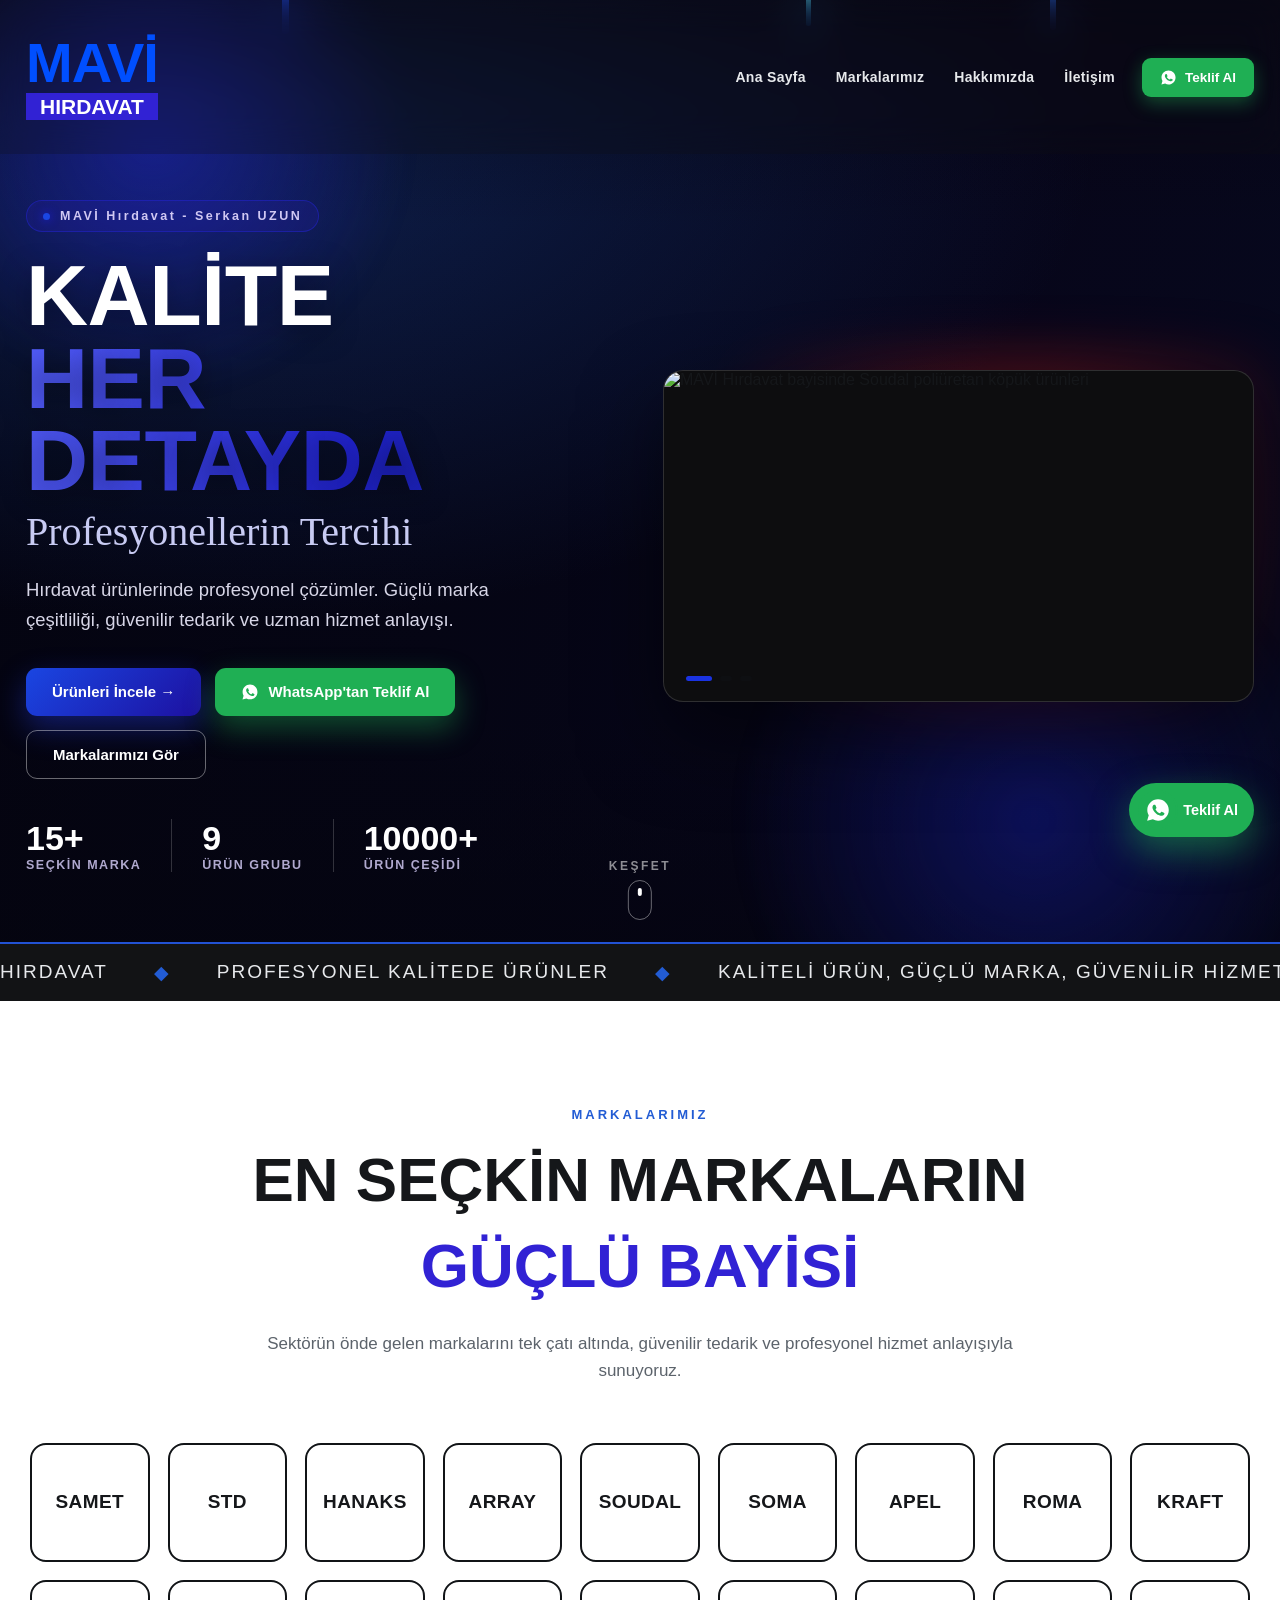
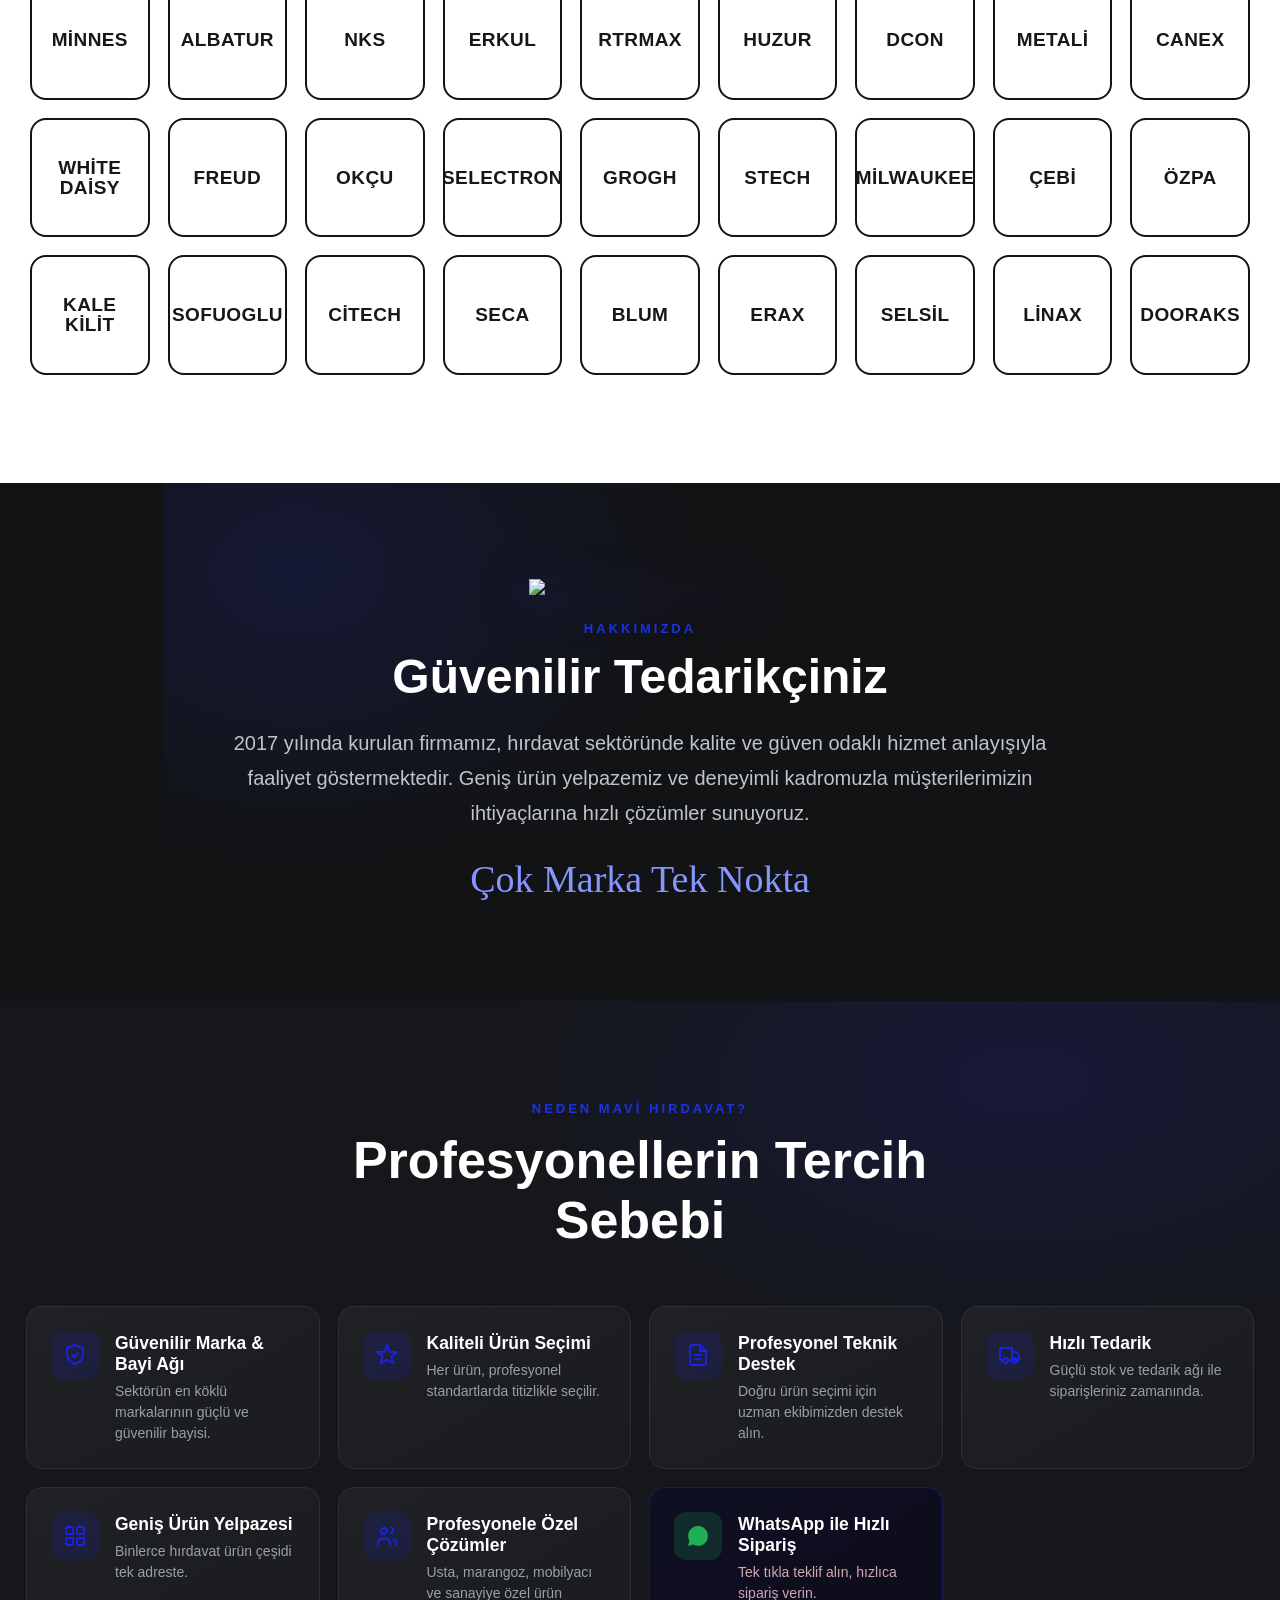
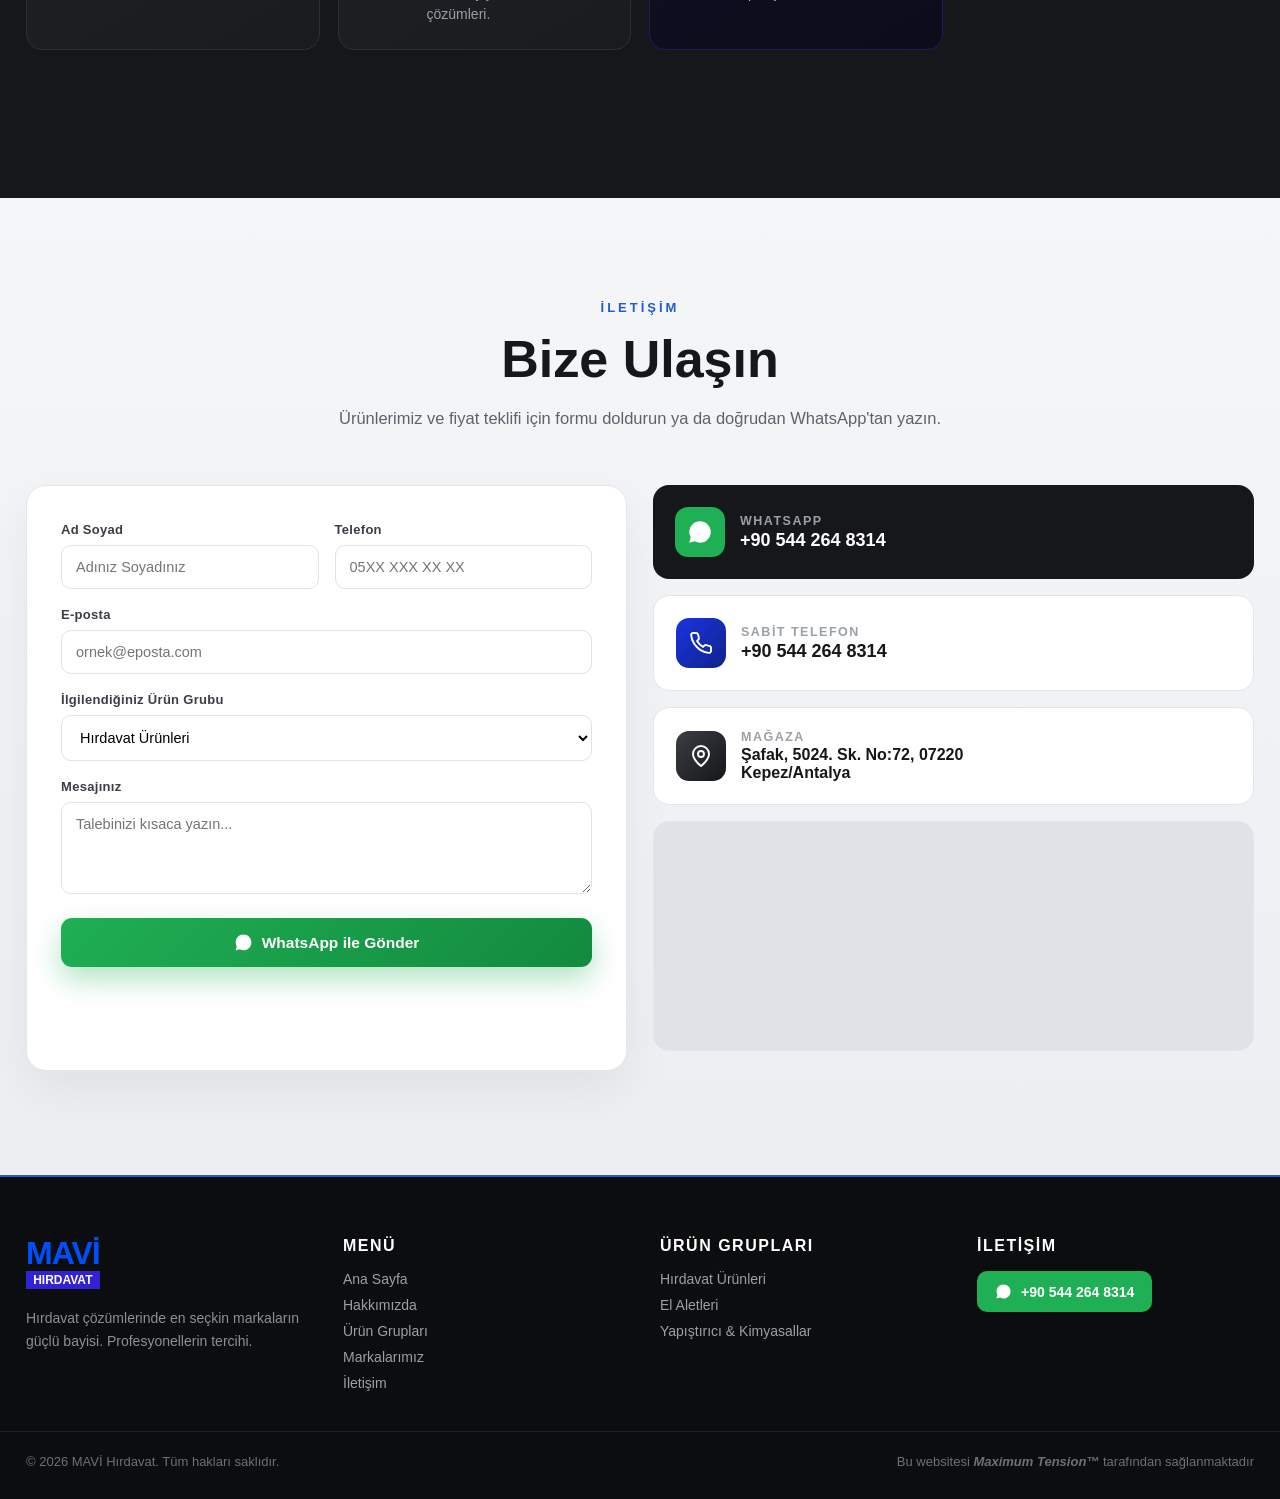
==== src/index.html @ 61605cb7 "2026/09/14" ====
<!DOCTYPE html>
<!--#################################-->
<!--#        Maximum Tension        #-->
<!--#################################-->
<!--#\ \ \ \-__\ \ \ \ \ \ __- \ \ \#-->
<!--# \ : \ \:!1!-_ \ \_-!1!: \ \:\ #-->
<!--#\ \:: \ \ \ \ \ \ \ \ \ \ \:: \#-->
<!--# \ :!: \ \:\:: : : \:\ ::::!:\ #-->
<!--#\ \ :!:: :!:!1:!:!::1:::!!!:\ \#-->
<!--# \ \::!::!!1001010!:!11!!::\ \ #-->
<!--#\ \ :!1!!11000000000011!!:\ \ \#-->
<!--# \ \ ::::!!!1!!1!!!1!!!::\ \ \ #-->
<!--#\ \ \ \ ::::!::!:::!::::\ \ \ \#-->
<!--#################################-->
<!--# . . . Page: index . . . . . . #-->
<!--# Programmer: Teoman Deniz. . . #-->
<!--#_______________________________#-->
<!--#| Copyright | Maximum Tension |#-->
<!--#|___________|_________________|#-->
<!--#|   License | MIT             |#-->
<!--#|___________|_________________|#-->
<!--#|    Create | 2026/09/12      |#-->
<!--#|___________|_________________|#-->
<!--#|    Update | 2026/09/14      |#-->
<!--#|___________|_________________|#-->
<!--#################################-->
<html lang="tr">
 <head>
  <meta charset="UTF-8"/>
  <meta http-equiv="content-type" content="text/html; charset=utf-8"/>
  <meta http-equiv="content-language" content="en"/>
  <meta http-equiv="x-ua-compatible" content="ie=11"/>
  <meta name="viewport" content="width=device-width, initial-scale=1.0"/>
  <meta name="title" content="Mavi Hırdavat | Hırdavat ve Yapı Malzemeleri"/>
  <title>Mavi Hırdavat | Hırdavat ve Yapı Malzemeleri</title>
  <link rel="canonical" href="https://mavihirdavat.com.tr/"/>
  <meta name="robots" content="all"/>
  <meta name="distribution" content="global"/>
  <meta name="rating" content="general"/>
  <meta name="revisit-after" content="1"/>
  <meta name="keywords" content="mavi hırdavat, hırdavat Antalya, Antalya hırdavat, hırdavat malzemeleri, yapı malzemeleri Antalya, el aletleri Antalya, inşaat malzemeleri, kilitler, kapı kolları, mobilya aksesuarları, vida ve bağlantı elemanları, hırdavat ürünleri"/>
  <meta name="description" content="Mavi Hırdavat, Antalya'da kaliteli hırdavat, el aletleri, yapı malzemeleri, kapı kolları, kilitler ve mobilya aksesuarları sunar."/>
  <meta name="copyright" content="© 2026, Mavi Hırdavat All Rights Reserved."/>
  <meta name="author" content="Teoman Deniz"/>
  <meta name="generator" content="mavihirdavat.com.tr"/>
  <link ID="favicon" rel="icon" type="image/x-icon" href="favicons/favicon.ico"/>
  <meta name="theme-color" media="(prefers-color-scheme: light)" content="#1F36F2"/>
  <meta name="theme-color" media="(prefers-color-scheme: dark)" content="#140EC2"/>
  <link rel="manifest" href="favicons/manifest.json" crossorigin="use-credentials"/>
  <meta name="mobile-web-app-capable" content="yes"/>
  <meta name="theme-color" content="#1F36F2"/>
  <meta name="application-name" content="Mavi Hırdavat"/>
  <link rel="apple-touch-icon" sizes="1024x1024" href="favicons/favicon-1024x1024.png"/>
  <meta name="apple-mobile-web-app-capable" content="yes"/>
  <meta name="apple-mobile-web-app-status-bar-style" content="black-translucent"/>
  <meta name="apple-mobile-web-app-title" content="Mavi Hırdavat"/>
  <link rel="apple-touch-startup-image" media="(device-width: 320px) and (device-height: 568px) and (-webkit-device-pixel-ratio: 2) and (orientation: portrait)" href="favicons/apple-touch-startup-image-640x1136.png"/>
  <link rel="apple-touch-startup-image" media="(device-width: 320px) and (device-height: 568px) and (-webkit-device-pixel-ratio: 2) and (orientation: landscape)" href="favicons/apple-touch-startup-image-1136x640.png"/>
  <link rel="apple-touch-startup-image" media="(device-width: 375px) and (device-height: 667px) and (-webkit-device-pixel-ratio: 2) and (orientation: portrait)" href="favicons/apple-touch-startup-image-750x1334.png"/>
  <link rel="apple-touch-startup-image" media="(device-width: 375px) and (device-height: 667px) and (-webkit-device-pixel-ratio: 2) and (orientation: landscape)" href="favicons/apple-touch-startup-image-1334x750.png"/>
  <link rel="apple-touch-startup-image" media="(device-width: 375px) and (device-height: 812px) and (-webkit-device-pixel-ratio: 3) and (orientation: portrait)" href="favicons/apple-touch-startup-image-1125x2436.png"/>
  <link rel="apple-touch-startup-image" media="(device-width: 375px) and (device-height: 812px) and (-webkit-device-pixel-ratio: 3) and (orientation: landscape)" href="favicons/apple-touch-startup-image-2436x1125.png"/>
  <link rel="apple-touch-startup-image" media="(device-width: 390px) and (device-height: 844px) and (-webkit-device-pixel-ratio: 3) and (orientation: portrait)" href="favicons/apple-touch-startup-image-1170x2532.png"/>
  <link rel="apple-touch-startup-image" media="(device-width: 390px) and (device-height: 844px) and (-webkit-device-pixel-ratio: 3) and (orientation: landscape)" href="favicons/apple-touch-startup-image-2532x1170.png"/>
  <link rel="apple-touch-startup-image" media="(device-width: 393px) and (device-height: 852px) and (-webkit-device-pixel-ratio: 3) and (orientation: portrait)" href="favicons/apple-touch-startup-image-1179x2556.png"/>
  <link rel="apple-touch-startup-image" media="(device-width: 393px) and (device-height: 852px) and (-webkit-device-pixel-ratio: 3) and (orientation: landscape)" href="favicons/apple-touch-startup-image-2556x1179.png"/>
  <link rel="apple-touch-startup-image" media="(device-width: 414px) and (device-height: 896px) and (-webkit-device-pixel-ratio: 2) and (orientation: portrait)" href="favicons/apple-touch-startup-image-828x1792.png"/>
  <link rel="apple-touch-startup-image" media="(device-width: 414px) and (device-height: 896px) and (-webkit-device-pixel-ratio: 2) and (orientation: landscape)" href="favicons/apple-touch-startup-image-1792x828.png"/>
  <link rel="apple-touch-startup-image" media="(device-width: 414px) and (device-height: 896px) and (-webkit-device-pixel-ratio: 3) and (orientation: portrait)" href="favicons/apple-touch-startup-image-1242x2688.png"/>
  <link rel="apple-touch-startup-image" media="(device-width: 414px) and (device-height: 896px) and (-webkit-device-pixel-ratio: 3) and (orientation: landscape)" href="favicons/apple-touch-startup-image-2688x1242.png"/>
  <link rel="apple-touch-startup-image" media="(device-width: 414px) and (device-height: 736px) and (-webkit-device-pixel-ratio: 3) and (orientation: portrait)" href="favicons/apple-touch-startup-image-1242x2208.png"/>
  <link rel="apple-touch-startup-image" media="(device-width: 414px) and (device-height: 736px) and (-webkit-device-pixel-ratio: 3) and (orientation: landscape)" href="favicons/apple-touch-startup-image-2208x1242.png"/>
  <link rel="apple-touch-startup-image" media="(device-width: 428px) and (device-height: 926px) and (-webkit-device-pixel-ratio: 3) and (orientation: portrait)" href="favicons/apple-touch-startup-image-1284x2778.png"/>
  <link rel="apple-touch-startup-image" media="(device-width: 428px) and (device-height: 926px) and (-webkit-device-pixel-ratio: 3) and (orientation: landscape)" href="favicons/apple-touch-startup-image-2778x1284.png"/>
  <link rel="apple-touch-startup-image" media="(device-width: 430px) and (device-height: 932px) and (-webkit-device-pixel-ratio: 3) and (orientation: portrait)" href="favicons/apple-touch-startup-image-1290x2796.png"/>
  <link rel="apple-touch-startup-image" media="(device-width: 430px) and (device-height: 932px) and (-webkit-device-pixel-ratio: 3) and (orientation: landscape)" href="favicons/apple-touch-startup-image-2796x1290.png"/>
  <link rel="apple-touch-startup-image" media="(device-width: 744px) and (device-height: 1133px) and (-webkit-device-pixel-ratio: 2) and (orientation: portrait)" href="favicons/apple-touch-startup-image-1488x2266.png"/>
  <link rel="apple-touch-startup-image" media="(device-width: 744px) and (device-height: 1133px) and (-webkit-device-pixel-ratio: 2) and (orientation: landscape)" href="favicons/apple-touch-startup-image-2266x1488.png"/>
  <link rel="apple-touch-startup-image" media="(device-width: 768px) and (device-height: 1024px) and (-webkit-device-pixel-ratio: 2) and (orientation: portrait)" href="favicons/apple-touch-startup-image-1536x2048.png"/>
  <link rel="apple-touch-startup-image" media="(device-width: 768px) and (device-height: 1024px) and (-webkit-device-pixel-ratio: 2) and (orientation: landscape)" href="favicons/apple-touch-startup-image-2048x1536.png"/>
  <link rel="apple-touch-startup-image" media="(device-width: 810px) and (device-height: 1080px) and (-webkit-device-pixel-ratio: 2) and (orientation: portrait)" href="favicons/apple-touch-startup-image-1620x2160.png"/>
  <link rel="apple-touch-startup-image" media="(device-width: 810px) and (device-height: 1080px) and (-webkit-device-pixel-ratio: 2) and (orientation: landscape)" href="favicons/apple-touch-startup-image-2160x1620.png"/>
  <link rel="apple-touch-startup-image" media="(device-width: 820px) and (device-height: 1080px) and (-webkit-device-pixel-ratio: 2) and (orientation: portrait)" href="favicons/apple-touch-startup-image-1640x2160.png"/>
  <link rel="apple-touch-startup-image" media="(device-width: 820px) and (device-height: 1080px) and (-webkit-device-pixel-ratio: 2) and (orientation: landscape)" href="favicons/apple-touch-startup-image-2160x1640.png"/>
  <link rel="apple-touch-startup-image" media="(device-width: 834px) and (device-height: 1194px) and (-webkit-device-pixel-ratio: 2) and (orientation: portrait)" href="favicons/apple-touch-startup-image-1668x2388.png"/>
  <link rel="apple-touch-startup-image" media="(device-width: 834px) and (device-height: 1194px) and (-webkit-device-pixel-ratio: 2) and (orientation: landscape)" href="favicons/apple-touch-startup-image-2388x1668.png"/>
  <link rel="apple-touch-startup-image" media="(device-width: 834px) and (device-height: 1112px) and (-webkit-device-pixel-ratio: 2) and (orientation: portrait)" href="favicons/apple-touch-startup-image-1668x2224.png"/>
  <link rel="apple-touch-startup-image" media="(device-width: 834px) and (device-height: 1112px) and (-webkit-device-pixel-ratio: 2) and (orientation: landscape)" href="favicons/apple-touch-startup-image-2224x1668.png"/>
  <link rel="apple-touch-startup-image" media="(device-width: 1024px) and (device-height: 1366px) and (-webkit-device-pixel-ratio: 2) and (orientation: portrait)" href="favicons/apple-touch-startup-image-2048x2732.png"/>
  <link rel="apple-touch-startup-image" media="(device-width: 1024px) and (device-height: 1366px) and (-webkit-device-pixel-ratio: 2) and (orientation: landscape)" href="favicons/apple-touch-startup-image-2732x2048.png"/>
  <link rel="yandex-tableau-widget" href="favicons/yandex-browser-manifest.json"/>
  <meta name="twitter:card" content="summary_large_image"/>
  <meta name="twitter:title" content="Mavi Hırdavat"/>
  <meta name="twitter:description" content="Mavi Hırdavat, Antalya'da kaliteli hırdavat ve ekipmanlar"/>
  <meta name="twitter:image" content="favicons/thumbnail.png"/>
  <meta name="twitter:image:alt" content="Mavi Hırdavat, Antalya'da kaliteli hırdavat ve ekipmanlar"/>
  <meta property="og:description" content="Mavi Hırdavat, Antalya'da kaliteli hırdavat ve ekipmanlar"/>
  <meta property="og:type" content="website"/>
  <meta property="og:title" content="Mavi Hırdavat"/>
  <meta property="og:site_name" content="mavihirdavat.com.tr"/>
  <meta property="og:url" content="https://mavihirdavat.com.tr/"/>
  <meta property="og:image" content="favicons/thumbnail.png"/>
  <meta property="og:image:alt" content="Mavi Hırdavat, Antalya'da kaliteli hırdavat, el aletleri, yapı malzemeleri, kapı kolları, kilitler ve mobilya aksesuarları sunar. Ürünlerimizi keşfedin ve bizimle iletişime geçin."/>
  <meta property="og:locale" content="en_US"/>
  <link rel="apple-touch-icon" href="favicons/apple-icon-57x57.png"/>
  <link rel="apple-touch-icon" sizes="57x57" href="favicons/apple-icon-57x57.png"/>
  <link rel="apple-touch-icon" sizes="60x60" href="favicons/apple-icon-60x60.png"/>
  <link rel="apple-touch-icon" sizes="72x72" href="favicons/apple-icon-72x72.png"/>
  <link rel="apple-touch-icon" sizes="76x76" href="favicons/apple-icon-76x76.png"/>
  <link rel="apple-touch-icon" sizes="114x114" href="favicons/apple-icon-114x114.png"/>
  <link rel="apple-touch-icon" sizes="120x120" href="favicons/apple-icon-120x120.png"/>
  <link rel="apple-touch-icon" sizes="144x144" href="favicons/apple-icon-144x144.png"/>
  <link rel="apple-touch-icon" sizes="152x152" href="favicons/apple-icon-152x152.png"/>
  <link rel="apple-touch-icon" sizes="167x167" href="favicons/apple-icon-167x167.png"/>
  <link rel="apple-touch-icon" sizes="180x180" href="favicons/apple-icon-180x180.png"/>
  <link id="favicon_16" rel="icon" type="image/png" href="favicons/favicon-16x16.png"/>
  <link id="favicon_16_shortcut" rel="shortcut icon" href="favicons/favicon-16x16.png"/>
  <link id="favicon_16_sizes" rel="icon" type="image/png" sizes="16x16" href="favicons/favicon-16x16.png"/>
  <link id="favicon_32" rel="icon" type="image/png" sizes="32x32" href="favicons/favicon-32x32.png"/>
  <link rel="icon" type="image/png" sizes="48x48" href="favicons/favicon-48x48.png"/>
  <link rel="icon" type="image/png" sizes="96x96" href="favicons/favicon-96x96.png"/>
  <link rel="icon" type="image/png" sizes="144x144" href="favicons/favicon-144x144.png"/>
  <link rel="icon" type="image/png" sizes="192x192" href="favicons/favicon-192x192.png"/>
  <link rel="icon" type="image/png" sizes="256x256" href="favicons/favicon-256x256.png"/>
  <link rel="icon" type="image/png" sizes="384x384" href="favicons/favicon-384x384.png"/>
  <link rel="icon" type="image/png" sizes="512x512" href="favicons/favicon-512x512.png"/>
  <link rel="icon" type="image/png" sizes="1024x1024" href="favicons/favicon-1024x1024.png"/>
  <meta name="msapplication-TileColor" content="#1F36F2"/>
  <meta name="msapplication-TitleImage" content="favicons/favicon-144x144.png"/>
  <meta name="msapplication-config" content="favicons/browserconfig.xml">
  <link rel="preload" as="image" href="assets/hero1.png" fetchpriority="high"/>
  <link rel="stylesheet" href="css/fonts/oswald.css"/>
  <link rel="stylesheet" href="css/fonts/manrope.css"/>
  <link rel="stylesheet" href="css/fonts/great_vibes.css"/>
  <link rel="stylesheet" href="style.css"/>
  <!--[if IE]>
   <script type="text/javascript" src="js/IE.js"></script>
  <![endif]-->
  <!--[if !IE]>-->
   <script type="text/javascript" src="js/JS.js"></script>
  <!--<![endif]-->
  <script type="text/javascript" src="lang.js"></script>
 </head>
 <body id="body">
  <h1 class="seo">Mavi Hırdavat | Antalya Hırdavat ve Yapı Malzemeleri</h1>
  <div class="page">
   <header id="header" class="header">
    <div class="header_inner">
     <a class="logo" href="#anasayfa">
      <span class="logo_text">
       <span class="logo_title">MAVİ</span>
       <span class="logo_subtitle">HIRDAVAT</span>
      </span>
     </a>
     <nav class="nav">
      <a class="nav_link" href="#anasayfa">Ana Sayfa</a>
      <a class="nav_link" href="#markalar">Markalarımız</a>
      <a class="nav_link" href="#hakkimizda">Hakkımızda</a>
      <a class="nav_link" href="#iletisim">İletişim</a>
      <a class="nav_whatsapp whatsapp_link" href="https://wa.me/905442648314" target="_blank">
       <svg width="17" height="17" viewBox="0 0 24 24" fill="#FFF"><path d="M12.04 2C6.58 2 2.13 6.45 2.13 11.91c0 1.75.46 3.45 1.32 4.95L2 22l5.25-1.38c1.45.79 3.08 1.21 4.79 1.21 5.46 0 9.91-4.45 9.91-9.91C21.95 6.45 17.5 2 12.04 2zm5.8 14.02c-.24.68-1.4 1.3-1.94 1.34-.5.05-.97.24-3.26-.68-2.76-1.09-4.5-3.92-4.64-4.1-.13-.18-1.11-1.48-1.11-2.82 0-1.34.7-2 .95-2.27.24-.27.53-.34.71-.34.18 0 .36 0 .51.01.16.01.39-.06.6.46.24.55.81 1.9.88 2.04.07.14.12.3.02.48-.09.18-.14.3-.27.46-.14.16-.29.36-.41.48-.14.14-.28.29-.12.56.16.27.71 1.17 1.53 1.9 1.05.94 1.94 1.23 2.21 1.37.27.14.43.12.59-.07.16-.18.68-.79.86-1.07.18-.27.36-.22.6-.13.24.09 1.55.73 1.81.86.27.14.45.2.51.31.07.11.07.64-.17 1.32z"/></svg>
       Teklif Al
      </a>
     </nav>
     <button class="burger" aria-label="Menü" onclick="javascript:toggle_menu();">
      <span class="burger_line"></span>
      <span class="burger_line"></span>
      <span class="burger_line"></span>
     </button>
    </div>
   </header>
   <div class="mobile_menu">
    <button class="mobile_menu_close" aria-label="Kapat" onclick="javascript:toggle_menu();">×</button>
    <a class="mobile_menu_link" href="#anasayfa" onclick="javascript:close_menu();">ANA SAYFA</a>
    <a class="mobile_menu_link" href="#hakkimizda" onclick="javascript:close_menu();">HAKKIMIZDA</a>
    <a class="mobile_menu_link" href="#markalar" onclick="javascript:close_menu();">ÜRÜN GRUPLARI</a>
    <a class="mobile_menu_link" href="#markalar" onclick="javascript:close_menu();">MARKALARIMIZ</a>
    <a class="mobile_menu_link" href="#galeri" onclick="javascript:close_menu();">GALERİ</a>
    <a class="mobile_menu_link" href="#iletisim" onclick="javascript:close_menu();">İLETİŞİM</a>
   </div>
   <section id="anasayfa" class="hero">
    <div class="hero_layer hero_background"></div>
    <div class="hero_layer hero_shade_1"></div>
    <div class="hero_layer hero_shade_2"></div>
    <div class="hero_layer hero_shade_3"></div>
    <div class="hero_glow hero_glow_1"></div>
    <div class="hero_glow hero_glow_2"></div>
    <div class="drip drip_1"></div>
    <div class="drip drip_2"></div>
    <div class="drip drip_3"></div>
    <div class="hero_inner">
     <div class="hero_text">
      <div class="hero_badge">
       <span class="hero_badge_dot"></span>
       <span class="hero_badge_text">MAVİ Hırdavat - Serkan UZUN</span>
      </div>
      <h2 class="hero_title">
       KALİTE<br/><span class="hero_title_accent">HER DETAYDA</span>
      </h2>
      <p class="hero_script">Profesyonellerin Tercihi</p>
      <p class="hero_lead">Hırdavat ürünlerinde profesyonel çözümler. Güçlü marka çeşitliliği, güvenilir tedarik ve uzman hizmet anlayışı.</p>
      <div class="hero_buttons">
       <a class="button button_blue" href="#markalar">Ürünleri İncele →</a>
       <a class="button button_green whatsapp_link" href="https://wa.me/905442648314" target="_blank">
        <svg width="18" height="18" viewBox="0 0 24 24" fill="#FFF"><path d="M12.04 2C6.58 2 2.13 6.45 2.13 11.91c0 1.75.46 3.45 1.32 4.95L2 22l5.25-1.38c1.45.79 3.08 1.21 4.79 1.21 5.46 0 9.91-4.45 9.91-9.91C21.95 6.45 17.5 2 12.04 2zm5.8 14.02c-.24.68-1.4 1.3-1.94 1.34-.5.05-.97.24-3.26-.68-2.76-1.09-4.5-3.92-4.64-4.1-.13-.18-1.11-1.48-1.11-2.82 0-1.34.7-2 .95-2.27.24-.27.53-.34.71-.34.18 0 .36 0 .51.01.16.01.39-.06.6.46.24.55.81 1.9.88 2.04.07.14.12.3.02.48-.09.18-.14.3-.27.46-.14.16-.29.36-.41.48-.14.14-.28.29-.12.56.16.27.71 1.17 1.53 1.9 1.05.94 1.94 1.23 2.21 1.37.27.14.43.12.59-.07.16-.18.68-.79.86-1.07.18-.27.36-.22.6-.13.24.09 1.55.73 1.81.86.27.14.45.2.51.31.07.11.07.64-.17 1.32z"/></svg>
        WhatsApp'tan Teklif Al
       </a>
       <a class="button button_ghost" href="#markalar">Markalarımızı Gör</a>
      </div>
      <div class="hero_stats">
       <div><div class="stat_value">15+</div><div class="stat_label">SEÇKİN MARKA</div></div>
       <div class="stat_divider"></div>
       <div><div class="stat_value">9</div><div class="stat_label">ÜRÜN GRUBU</div></div>
       <div class="stat_divider"></div>
       <div><div class="stat_value">10000+</div><div class="stat_label">ÜRÜN ÇEŞİDİ</div></div>
      </div>
     </div>
     <div class="hero_col">
      <div class="hero_col_glow"></div>
      <div class="hero_slider">
       <div class="hero_slides">
        <img class="hero_slide active" src="assets/hero1.png" alt="MAVİ Hırdavat bayisinde Soudal poliüretan köpük ürünleri" fetchpriority="high" width="711" height="400"/>
        <img class="hero_slide" src="assets/hero2.png" alt="MAVİ Hırdavat bayisinde Hanaks mobilya menteşesi" width="711" height="400"/>
        <img class="hero_slide" src="assets/hero3.png" alt="MAVİ Hırdavat bayisinde Soma Fix silikon ve yapıştırıcı ürünleri" width="711" height="400"/>
       </div>
       <div class="hero_dots">
        <button class="hero_dot active" aria-label="1" onclick="javascript:go_gallery(0);"></button>
        <button class="hero_dot" aria-label="2" onclick="javascript:go_gallery(1);"></button>
        <button class="hero_dot" aria-label="3" onclick="javascript:go_gallery(2);"></button>
       </div>
      </div>
     </div>
    </div>
    <div class="scroll_hint">
     <span class="scroll_hint_text">KEŞFET</span>
     <div class="scroll_mouse"><div class="scroll_wheel"></div></div>
    </div>
   </section>
   <div class="marquee">
    <div class="marquee_track">
     <div class="marquee_group">
      <span>HIRDAVAT</span><span class="marquee_diamond">◆</span>
      <span>PROFESYONEL KALİTEDE ÜRÜNLER</span><span class="marquee_diamond">◆</span>
      <span>KALİTELİ ÜRÜN, GÜÇLÜ MARKA, GÜVENİLİR HİZMET</span><span class="marquee_diamond">◆</span>
      <span>EN SEÇKİN MARKALARIN GÜÇLÜ BAYİSİ</span><span class="marquee_diamond">◆</span>
     </div>
     <div class="marquee_group" aria-hidden="true">
      <span>HIRDAVAT</span><span class="marquee_diamond">◆</span>
      <span>PROFESYONEL KALİTEDE ÜRÜNLER</span><span class="marquee_diamond">◆</span>
      <span>KALİTELİ ÜRÜN, GÜÇLÜ MARKA, GÜVENİLİR HİZMET</span><span class="marquee_diamond">◆</span>
      <span>EN SEÇKİN MARKALARIN GÜÇLÜ BAYİSİ</span><span class="marquee_diamond">◆</span>
     </div>
    </div>
   </div>
   <section id="markalar" class="brands">
    <div class="brands_inner">
     <div class="brands_head reveal">
      <span class="eyebrow">MARKALARIMIZ</span>
      <h2 class="brands_title">EN SEÇKİN MARKALARIN<br/><span class="brands_title_accent">GÜÇLÜ BAYİSİ</span></h2>
      <p class="brands_desc">Sektörün önde gelen markalarını tek çatı altında, güvenilir tedarik ve profesyonel hizmet anlayışıyla sunuyoruz.</p>
     </div>
     <div class="brand_grid">
      <div class="brand_tile reveal">
       <img class="brand_logo" src="assets/brands/samet.png" alt="Samet markası logosu - MAVİ Hırdavat bayisi" loading="lazy" decoding="async" onerror="javascript:DOM.CLASS.ADD(this.parentNode, 'no_logo');" width="120" height="120"/>
       <span class="brand_name">Samet</span>
      </div>
      <div class="brand_tile reveal">
       <img class="brand_logo" src="assets/brands/std.png" alt="STD markası logosu - MAVİ Hırdavat bayisi" loading="lazy" decoding="async" onerror="javascript:DOM.CLASS.ADD(this.parentNode, 'no_logo');" width="120" height="120"/>
       <span class="brand_name">STD</span>
      </div>
      <div class="brand_tile reveal">
       <img class="brand_logo" src="assets/brands/hanaks.png" alt="Hanaks markası logosu - MAVİ Hırdavat bayisi" loading="lazy" decoding="async" onerror="javascript:DOM.CLASS.ADD(this.parentNode, 'no_logo');" width="120" height="120"/>
       <span class="brand_name">Hanaks</span>
      </div>
      <div class="brand_tile reveal">
       <img class="brand_logo" src="assets/brands/array.png" alt="Array markası logosu - MAVİ Hırdavat bayisi" loading="lazy" decoding="async" onerror="javascript:DOM.CLASS.ADD(this.parentNode, 'no_logo');" width="120" height="120"/>
       <span class="brand_name">Array</span>
      </div>
      <div class="brand_tile reveal">
       <img class="brand_logo" src="assets/brands/soudal.png" alt="Soudal markası logosu - MAVİ Hırdavat bayisi" loading="lazy" decoding="async" onerror="javascript:DOM.CLASS.ADD(this.parentNode, 'no_logo');" width="120" height="120"/>
       <span class="brand_name">Soudal</span>
      </div>
      <div class="brand_tile reveal">
       <img class="brand_logo" src="assets/brands/soma.png" alt="Soma markası logosu - MAVİ Hırdavat bayisi" loading="lazy" decoding="async" onerror="javascript:DOM.CLASS.ADD(this.parentNode, 'no_logo');" width="120" height="120"/>
       <span class="brand_name">Soma</span>
      </div>
      <div class="brand_tile reveal">
       <img class="brand_logo" src="assets/brands/apel.png" alt="Apel markası logosu - MAVİ Hırdavat bayisi" loading="lazy" decoding="async" onerror="javascript:DOM.CLASS.ADD(this.parentNode, 'no_logo');" width="120" height="120"/>
       <span class="brand_name">Apel</span>
      </div>
      <div class="brand_tile reveal">
       <img class="brand_logo" src="assets/brands/roma.png" alt="Roma markası logosu - MAVİ Hırdavat bayisi" loading="lazy" decoding="async" onerror="javascript:DOM.CLASS.ADD(this.parentNode, 'no_logo');" width="120" height="120"/>
       <span class="brand_name">Roma</span>
      </div>
      <div class="brand_tile reveal">
       <img class="brand_logo" src="assets/brands/kraft.png" alt="Kraft markası logosu - MAVİ Hırdavat bayisi" loading="lazy" decoding="async" onerror="javascript:DOM.CLASS.ADD(this.parentNode, 'no_logo');" width="120" height="120"/>
       <span class="brand_name">Kraft</span>
      </div>
      <div class="brand_tile reveal">
       <img class="brand_logo" src="assets/brands/minnes.png" alt="Minnes markası logosu - MAVİ Hırdavat bayisi" loading="lazy" decoding="async" onerror="javascript:DOM.CLASS.ADD(this.parentNode, 'no_logo');" width="120" height="120"/>
       <span class="brand_name">Minnes</span>
      </div>
      <div class="brand_tile reveal">
       <img class="brand_logo" src="assets/brands/albatur.png" alt="Albatur markası logosu - MAVİ Hırdavat bayisi" loading="lazy" decoding="async" onerror="javascript:DOM.CLASS.ADD(this.parentNode, 'no_logo');" width="120" height="120"/>
       <span class="brand_name">Albatur</span>
      </div>
      <div class="brand_tile reveal">
       <img class="brand_logo" src="assets/brands/nks.png" alt="NKS markası logosu - MAVİ Hırdavat bayisi" loading="lazy" decoding="async" onerror="javascript:DOM.CLASS.ADD(this.parentNode, 'no_logo');" width="120" height="120"/>
       <span class="brand_name">NKS</span>
      </div>
      <div class="brand_tile reveal">
       <img class="brand_logo" src="assets/brands/erkul.png" alt="Erkul markası logosu - MAVİ Hırdavat bayisi" loading="lazy" decoding="async" onerror="javascript:DOM.CLASS.ADD(this.parentNode, 'no_logo');" width="120" height="120"/>
       <span class="brand_name">Erkul</span>
      </div>
      <div class="brand_tile reveal">
       <img class="brand_logo" src="assets/brands/rtrmax.png" alt="RTRMAX markası logosu - MAVİ Hırdavat bayisi" loading="lazy" decoding="async" onerror="javascript:DOM.CLASS.ADD(this.parentNode, 'no_logo');" width="120" height="120"/>
       <span class="brand_name">RTRMAX</span>
      </div>
      <div class="brand_tile reveal">
       <img class="brand_logo" src="assets/brands/huzur.png" alt="Huzur markası logosu - MAVİ Hırdavat bayisi" loading="lazy" decoding="async" onerror="javascript:DOM.CLASS.ADD(this.parentNode, 'no_logo');" width="120" height="120"/>
       <span class="brand_name">Huzur</span>
      </div>
      <div class="brand_tile reveal">
       <img class="brand_logo" src="assets/brands/dcon.png" alt="Dcon markası logosu - MAVİ Hırdavat bayisi" loading="lazy" decoding="async" onerror="javascript:DOM.CLASS.ADD(this.parentNode, 'no_logo');" width="120" height="120"/>
       <span class="brand_name">Dcon</span>
      </div>
      <div class="brand_tile reveal">
       <img class="brand_logo" src="assets/brands/metali.png" alt="Metali markası logosu - MAVİ Hırdavat bayisi" loading="lazy" decoding="async" onerror="javascript:DOM.CLASS.ADD(this.parentNode, 'no_logo');" width="120" height="120"/>
       <span class="brand_name">Metali</span>
      </div>
      <div class="brand_tile reveal">
       <img class="brand_logo" src="assets/brands/canex.png" alt="Canex markası logosu - MAVİ Hırdavat bayisi" loading="lazy" decoding="async" onerror="javascript:DOM.CLASS.ADD(this.parentNode, 'no_logo');" width="120" height="120"/>
       <span class="brand_name">Canex</span>
      </div>
      <div class="brand_tile reveal">
       <img class="brand_logo" src="assets/brands/whitedaisy.png" alt="White Daisy markası logosu - MAVİ Hırdavat bayisi" loading="lazy" decoding="async" onerror="javascript:DOM.CLASS.ADD(this.parentNode, 'no_logo');" width="120" height="120"/>
       <span class="brand_name">White Daisy</span>
      </div>
      <div class="brand_tile reveal">
       <img class="brand_logo" src="assets/brands/freud.png" alt="Freud markası logosu - MAVİ Hırdavat bayisi" loading="lazy" decoding="async" onerror="javascript:DOM.CLASS.ADD(this.parentNode, 'no_logo');" width="120" height="120"/>
       <span class="brand_name">Freud</span>
      </div>
      <div class="brand_tile reveal">
       <img class="brand_logo" src="assets/brands/okcu.png" alt="Okçu markası logosu - MAVİ Hırdavat bayisi" loading="lazy" decoding="async" onerror="javascript:DOM.CLASS.ADD(this.parentNode, 'no_logo');" width="120" height="120"/>
       <span class="brand_name">Okçu</span>
      </div>
      <div class="brand_tile reveal">
       <img class="brand_logo" src="assets/brands/selectron.png" alt="Selectron markası logosu - MAVİ Hırdavat bayisi" loading="lazy" decoding="async" onerror="javascript:DOM.CLASS.ADD(this.parentNode, 'no_logo');" width="120" height="120"/>
       <span class="brand_name">Selectron</span>
      </div>
      <div class="brand_tile reveal">
       <img class="brand_logo" src="assets/brands/grogh.png" alt="Grogh markası logosu - MAVİ Hırdavat bayisi" loading="lazy" decoding="async" onerror="javascript:DOM.CLASS.ADD(this.parentNode, 'no_logo');" width="120" height="120"/>
       <span class="brand_name">Grogh</span>
      </div>
      <div class="brand_tile reveal">
       <img class="brand_logo" src="assets/brands/stech.png" alt="Stech markası logosu - MAVİ Hırdavat bayisi" loading="lazy" decoding="async" onerror="javascript:DOM.CLASS.ADD(this.parentNode, 'no_logo');" width="120" height="120"/>
       <span class="brand_name">Stech</span>
      </div>
      <div class="brand_tile reveal">
       <img class="brand_logo" src="assets/brands/milwaukee.png" alt="Milwaukee markası logosu - MAVİ Hırdavat bayisi" loading="lazy" decoding="async" onerror="javascript:DOM.CLASS.ADD(this.parentNode, 'no_logo');" width="120" height="120"/>
       <span class="brand_name">Milwaukee</span>
      </div>
      <div class="brand_tile reveal">
       <img class="brand_logo" src="assets/brands/cebi.png" alt="çebi markası logosu - MAVİ Hırdavat bayisi" loading="lazy" decoding="async" onerror="javascript:DOM.CLASS.ADD(this.parentNode, 'no_logo');" width="120" height="120"/>
       <span class="brand_name">Çebi</span>
      </div>
      <div class="brand_tile reveal">
       <img class="brand_logo" src="assets/brands/ozpa.png" alt="Özpa markası logosu - MAVİ Hırdavat bayisi" loading="lazy" decoding="async" onerror="javascript:DOM.CLASS.ADD(this.parentNode, 'no_logo');" width="120" height="120"/>
       <span class="brand_name">Özpa</span>
      </div>
      <div class="brand_tile reveal">
       <img class="brand_logo" src="assets/brands/kale_kilit.png" alt="Kale Kilit markası logosu - MAVİ Hırdavat bayisi" loading="lazy" decoding="async" onerror="javascript:DOM.CLASS.ADD(this.parentNode, 'no_logo');" width="120" height="120"/>
       <span class="brand_name">Kale Kilit</span>
      </div>

      <div class="brand_tile reveal">
       <img class="brand_logo" src="assets/brands/sofuoglu.png" alt="Sofuoglu markası logosu - MAVİ Hırdavat bayisi" loading="lazy" decoding="async" onerror="javascript:DOM.CLASS.ADD(this.parentNode, 'no_logo');" width="120" height="120"/>
       <span class="brand_name">Sofuoglu</span>
      </div>
      <div class="brand_tile reveal">
       <img class="brand_logo" src="assets/brands/citech.png" alt="CiTech markası logosu - MAVİ Hırdavat bayisi" loading="lazy" decoding="async" onerror="javascript:DOM.CLASS.ADD(this.parentNode, 'no_logo');" width="120" height="120"/>
       <span class="brand_name">CiTech</span>
      </div>
      <div class="brand_tile reveal">
       <img class="brand_logo" src="assets/brands/seca.png" alt="Seca markası logosu - MAVİ Hırdavat bayisi" loading="lazy" decoding="async" onerror="javascript:DOM.CLASS.ADD(this.parentNode, 'no_logo');" width="120" height="120"/>
       <span class="brand_name">Seca</span>
      </div>
      <div class="brand_tile reveal">
       <img class="brand_logo" src="assets/brands/blum.png" alt="blum markası logosu - MAVİ Hırdavat bayisi" loading="lazy" decoding="async" onerror="javascript:DOM.CLASS.ADD(this.parentNode, 'no_logo');" width="120" height="120"/>
       <span class="brand_name">blum</span>
      </div>
      <div class="brand_tile reveal">
       <img class="brand_logo" src="assets/brands/erax.png" alt="erax markası logosu - MAVİ Hırdavat bayisi" loading="lazy" decoding="async" onerror="javascript:DOM.CLASS.ADD(this.parentNode, 'no_logo');" width="120" height="120"/>
       <span class="brand_name">erax</span>
      </div>
      <div class="brand_tile reveal">
       <img class="brand_logo" src="assets/brands/selsil.png" alt="Selsil markası logosu - MAVİ Hırdavat bayisi" loading="lazy" decoding="async" onerror="javascript:DOM.CLASS.ADD(this.parentNode, 'no_logo');" width="120" height="120"/>
       <span class="brand_name">Selsil</span>
      </div>
      <div class="brand_tile reveal">
       <img class="brand_logo" src="assets/brands/linax.png" alt="Linax markası logosu - MAVİ Hırdavat bayisi" loading="lazy" decoding="async" onerror="javascript:DOM.CLASS.ADD(this.parentNode, 'no_logo');" width="120" height="120"/>
       <span class="brand_name">Linax</span>
      </div>
      <div class="brand_tile reveal">
       <img class="brand_logo" src="assets/brands/dooraks.png" alt="DoorAKS markası logosu - MAVİ Hırdavat bayisi" loading="lazy" decoding="async" onerror="javascript:DOM.CLASS.ADD(this.parentNode, 'no_logo');" width="120" height="120"/>
       <span class="brand_name">DoorAKS</span>
      </div>
     </div>
    </div>
   </section>
   <section id="hakkimizda" class="about">
    <div class="about_glow"></div>
    <div class="about_inner">
     <img class="about_logo reveal" src="assets/logo-mark.png" alt="MAVİ Hırdavat kurumsal logo" width="100" height="92" loading="lazy" decoding="async"/>
     <span class="about_eyebrow reveal">HAKKIMIZDA</span>
     <h2 class="about_title reveal">Güvenilir Tedarikçiniz</h2>
     <p class="about_text reveal">2017 yılında kurulan firmamız, hırdavat sektöründe kalite ve güven odaklı hizmet anlayışıyla faaliyet göstermektedir. Geniş ürün yelpazemiz ve deneyimli kadromuzla müşterilerimizin ihtiyaçlarına hızlı çözümler sunuyoruz.</p>
     <p class="about_script reveal">Çok Marka Tek Nokta</p>
    </div>
   </section>
   <section class="why">
    <div class="why_glow"></div>
    <div class="container">
     <div class="why_head reveal">
      <span class="eyebrow eyebrow_light">NEDEN MAVİ HIRDAVAT?</span>
      <h2 class="section_title section_title_light">Profesyonellerin Tercih Sebebi</h2>
     </div>
     <div class="feature_grid">
      <div class="feature reveal">
       <div class="feature_icon"><svg width="24" height="24" viewBox="0 0 24 24" fill="none" stroke="#1A23E2" stroke-width="1.9" stroke-linecap="round" stroke-linejoin="round"><path d="M12 2 4 5v6c0 5 3.5 8.5 8 10 4.5-1.5 8-5 8-10V5l-8-3z"/><path d="m9 12 2 2 4-4"/></svg></div>
       <div><h3 class="feature_title">Güvenilir Marka &amp; Bayi Ağı</h3><p class="feature_text">Sektörün en köklü markalarının güçlü ve güvenilir bayisi.</p></div>
      </div>
      <div class="feature reveal">
       <div class="feature_icon"><svg width="24" height="24" viewBox="0 0 24 24" fill="none" stroke="#1A23E2" stroke-width="1.9" stroke-linecap="round" stroke-linejoin="round"><path d="m12 2 2.4 6.9H22l-5.8 4.3 2.2 7L12 16.8 5.6 20.2l2.2-7L2 8.9h7.6z"/></svg></div>
       <div><h3 class="feature_title">Kaliteli Ürün Seçimi</h3><p class="feature_text">Her ürün, profesyonel standartlarda titizlikle seçilir.</p></div>
      </div>
      <div class="feature reveal">
       <div class="feature_icon"><svg width="24" height="24" viewBox="0 0 24 24" fill="none" stroke="#1A23E2" stroke-width="1.9" stroke-linecap="round" stroke-linejoin="round"><path d="M9 12h6"/><path d="M9 16h6"/><path d="M14 2H6a2 2 0 0 0-2 2v16a2 2 0 0 0 2 2h12a2 2 0 0 0 2-2V8z"/><path d="M14 2v6h6"/></svg></div>
       <div><h3 class="feature_title">Profesyonel Teknik Destek</h3><p class="feature_text">Doğru ürün seçimi için uzman ekibimizden destek alın.</p></div>
      </div>
      <div class="feature reveal">
       <div class="feature_icon"><svg width="24" height="24" viewBox="0 0 24 24" fill="none" stroke="#1A23E2" stroke-width="1.9" stroke-linecap="round" stroke-linejoin="round"><path d="M10 17h4V5H2v12h3"/><path d="M14 9h4l3 3v5h-4"/><circle cx="7.5" cy="17.5" r="2.5"/><circle cx="16.5" cy="17.5" r="2.5"/></svg></div>
       <div><h3 class="feature_title">Hızlı Tedarik</h3><p class="feature_text">Güçlü stok ve tedarik ağı ile siparişleriniz zamanında.</p></div>
      </div>
      <div class="feature reveal">
       <div class="feature_icon"><svg width="24" height="24" viewBox="0 0 24 24" fill="none" stroke="#1A23E2" stroke-width="1.9" stroke-linecap="round" stroke-linejoin="round"><rect x="3" y="3" width="7" height="7" rx="1"/><rect x="14" y="3" width="7" height="7" rx="1"/><rect x="3" y="14" width="7" height="7" rx="1"/><rect x="14" y="14" width="7" height="7" rx="1"/></svg></div>
       <div><h3 class="feature_title">Geniş Ürün Yelpazesi</h3><p class="feature_text">Binlerce hırdavat ürün çeşidi tek adreste.</p></div>
      </div>
      <div class="feature reveal">
       <div class="feature_icon"><svg width="24" height="24" viewBox="0 0 24 24" fill="none" stroke="#1A23E2" stroke-width="1.9" stroke-linecap="round" stroke-linejoin="round"><circle cx="9" cy="7" r="3"/><path d="M3 21v-2a4 4 0 0 1 4-4h4a4 4 0 0 1 4 4v2"/><path d="M16 3.1a3 3 0 0 1 0 5.8"/><path d="M21 21v-2a4 4 0 0 0-3-3.85"/></svg></div>
       <div><h3 class="feature_title">Profesyonele Özel Çözümler</h3><p class="feature_text">Usta, marangoz, mobilyacı ve sanayiye özel ürün çözümleri.</p></div>
      </div>
      <div class="feature feature_whatsapp reveal">
       <div class="feature_icon feature_icon_green"><svg width="24" height="24" viewBox="0 0 24 24" fill="#1FAF54"><path d="M12.04 2C6.58 2 2.13 6.45 2.13 11.91c0 1.75.46 3.45 1.32 4.95L2 22l5.25-1.38c1.45.79 3.08 1.21 4.79 1.21 5.46 0 9.91-4.45 9.91-9.91C21.95 6.45 17.5 2 12.04 2z"/></svg></div>
       <div><h3 class="feature_title">WhatsApp ile Hızlı Sipariş</h3><p class="feature_text feature_text_pink">Tek tıkla teklif alın, hızlıca sipariş verin.</p></div>
      </div>
     </div>
    </div>
   </section>
   <section id="iletisim" class="contact">
    <div class="container">
     <div class="contact_head reveal">
      <span class="eyebrow">İLETİŞİM</span>
      <h2 class="section_title">Bize Ulaşın</h2>
      <p class="contact_desc">Ürünlerimiz ve fiyat teklifi için formu doldurun ya da doğrudan WhatsApp'tan yazın.</p>
     </div>
     <div class="contact_grid">
      <div class="contact_form reveal">
       <div class="form_row">
        <label class="field">
         <span class="field_label">Ad Soyad</span>
         <input type="text" id="form_name" class="field_input field_editable" placeholder="Adınız Soyadınız" oninput="javascript:update_form_link();"/>
        </label>
        <label class="field">
         <span class="field_label">Telefon</span>
         <input type="text" id="form_phone" class="field_input field_editable" placeholder="05XX XXX XX XX" oninput="javascript:update_form_link();"/>
        </label>
       </div>
       <label class="field field_spaced">
        <span class="field_label">E-posta</span>
        <input type="text" id="form_email" class="field_input field_editable" placeholder="ornek@eposta.com" oninput="javascript:update_form_link();"/>
       </label>
       <label class="field field_spaced">
        <span class="field_label">İlgilendiğiniz Ürün Grubu</span>
        <select id="form_group" class="field_input field_select" onchange="javascript:update_form_link();">
         <option>Hırdavat Ürünleri</option>
         <option>Mobilya Aksesuarları</option>
         <option>Yapıştırıcı ve Kimyasallar</option>
         <option>El Aletleri</option>
         <option>Elektrikli El Aletleri</option>
         <option>Vida, Civata ve Bağlantı</option>
         <option>Fırça, Rulo ve Ekipman</option>
         <option>Ray, Menteşe ve Kapak</option>
        </select>
       </label>
       <label class="field field_spaced">
        <span class="field_label">Mesajınız</span>
        <textarea id="form_message" class="field_input field_editable field_textarea" placeholder="Talebinizi kısaca yazın..." rows="4" oninput="javascript:update_form_link();"></textarea>
       </label>
       <a id="form_whatsapp_link" class="form_submit" href="https://wa.me/905442648314" target="_blank">
        <svg width="19" height="19" viewBox="0 0 24 24" fill="#FFF"><path d="M12.04 2C6.58 2 2.13 6.45 2.13 11.91c0 1.75.46 3.45 1.32 4.95L2 22l5.25-1.38c1.45.79 3.08 1.21 4.79 1.21 5.46 0 9.91-4.45 9.91-9.91C21.95 6.45 17.5 2 12.04 2z"/></svg>
        WhatsApp ile Gönder
       </a>
      </div>
      <div class="contact_info reveal">
       <a class="info_card info_card_dark info_link whatsapp_link" href="https://wa.me/905442648314" target="_blank">
        <div class="info_icon info_icon_green"><svg width="26" height="26" viewBox="0 0 24 24" fill="#FFF"><path d="M12.04 2C6.58 2 2.13 6.45 2.13 11.91c0 1.75.46 3.45 1.32 4.95L2 22l5.25-1.38c1.45.79 3.08 1.21 4.79 1.21 5.46 0 9.91-4.45 9.91-9.91C21.95 6.45 17.5 2 12.04 2z"/></svg></div>
        <div><div class="info_label">WHATSAPP</div><div class="info_value info_value_light">+90 544 264 8314</div></div>
       </a>
       <a class="info_card info_link" href="tel:+905442648314">
        <div class="info_icon info_icon_red"><svg width="24" height="24" viewBox="0 0 24 24" fill="none" stroke="#FFF" stroke-width="1.9" stroke-linecap="round" stroke-linejoin="round"><path d="M22 16.92v3a2 2 0 0 1-2.18 2 19.8 19.8 0 0 1-8.63-3.07 19.5 19.5 0 0 1-6-6 19.8 19.8 0 0 1-3.07-8.67A2 2 0 0 1 4.11 2h3a2 2 0 0 1 2 1.72c.13.96.36 1.9.7 2.81a2 2 0 0 1-.45 2.11L8.09 9.91a16 16 0 0 0 6 6l1.27-1.27a2 2 0 0 1 2.11-.45c.91.34 1.85.57 2.81.7A2 2 0 0 1 22 16.92z"/></svg></div>
        <div><div class="info_label">SABİT TELEFON</div><div class="info_value">+90 544 264 8314</div></div>
       </a>
       <!--
       <a class="info_card info_link" href="mailto:info@mavihirdavat.com.tr">
        <div class="info_icon info_icon_red"><svg width="24" height="24" viewBox="0 0 24 24" fill="none" stroke="#FFF" stroke-width="1.9" stroke-linecap="round" stroke-linejoin="round"><rect x="3" y="5" width="18" height="14" rx="2"/><path d="m3 7 9 6 9-6"/></svg></div>
        <div><div class="info_label">E-POSTA</div><div class="info_value info_value_small">info@mavihirdavat.com.tr</div><div class="info_value info_value_small">satis@mavihirdavat.com.tr</div></div>
       </a>
       -->
       <div class="info_card addr_card">
        <div class="info_icon info_icon_dark"><svg width="24" height="24" viewBox="0 0 24 24" fill="none" stroke="#FFF" stroke-width="1.9" stroke-linecap="round" stroke-linejoin="round"><path d="M20 10c0 6-8 12-8 12s-8-6-8-12a8 8 0 0 1 16 0z"/><circle cx="12" cy="10" r="3"/></svg></div> 
        <div class="info_body"><div class="info_label">MAĞAZA</div><div class="info_value info_value_small">Şafak, 5024. Sk. No:72, 07220 Kepez/Antalya</div></div>
        <div class="info_body"></div>
       </div>
       <div class="map">
        <iframe class="map_frame" title="MAVİ Hırdavat - Konum" src="https://www.google.com/maps/embed?pb=!1m18!1m12!1m3!1d398.7189636072924!2d30.6345011918203!3d36.920200498296204!2m3!1f0!2f0!3f0!3m2!1i1024!2i768!4f13.1!3m3!1m2!1s0x14c38f00040683d5%3A0xa8ddd4373f32003f!2sMAV%C4%B0%20HIRDAVAT!5e0!3m2!1sen!2str!4v1789201022074!5m2!1sen!2str" loading="lazy" referrerpolicy="no-referrer-when-downgrade"></iframe>
       </div>
      </div>
     </div>
    </div>
   </section>
   <footer class="footer">
    <div class="footer_grid">
     <div>
      <div class="footer_logo">
       <div class="footer_logo_text"><div class="footer_logo_title">MAVİ</div><div class="footer_logo_subtitle">HIRDAVAT</div></div>
      </div>
      <p class="footer_about">Hırdavat çözümlerinde en seçkin markaların güçlü bayisi. Profesyonellerin tercihi.</p>
     </div>
     <div>
      <h3 class="footer_title">MENÜ</h3>
      <div class="footer_links">
       <a class="footer_link" href="#anasayfa">Ana Sayfa</a>
       <a class="footer_link" href="#hakkimizda">Hakkımızda</a>
       <a class="footer_link" href="#markalar">Ürün Grupları</a>
       <a class="footer_link" href="#markalar">Markalarımız</a>
       <a class="footer_link" href="#iletisim">İletişim</a>
      </div>
     </div>
     <div>
      <h3 class="footer_title">ÜRÜN GRUPLARI</h3>
      <div class="footer_links">
       <a class="footer_link" href="#markalar">Hırdavat Ürünleri</a>
       <a class="footer_link" href="#markalar">El Aletleri</a>
       <a class="footer_link" href="#markalar">Yapıştırıcı &amp; Kimyasallar</a>
      </div>
     </div>
     <div>
      <h3 class="footer_title">İLETİŞİM</h3>
      <a class="footer_whatsapp whatsapp_link" href="https://wa.me/905442648314" target="_blank">
       <svg width="17" height="17" viewBox="0 0 24 24" fill="#FFF"><path d="M12.04 2C6.58 2 2.13 6.45 2.13 11.91c0 1.75.46 3.45 1.32 4.95L2 22l5.25-1.38c1.45.79 3.08 1.21 4.79 1.21 5.46 0 9.91-4.45 9.91-9.91C21.95 6.45 17.5 2 12.04 2z"/></svg>
       +90 544 264 8314
      </a>
     </div>
    </div>
    <div class="footer_bottom">
     <span class="footer_note">© <span id="year_date"></span> MAVİ Hırdavat. Tüm hakları saklıdır.</span>
     <span class="footer_note">Bu websitesi <b>Maximum Tension™</b> tarafından sağlanmaktadır</span>
    </div>
   </footer>
   <a class="floating_whatsapp whatsapp_link" href="https://wa.me/905442648314" target="_blank" aria-label="WhatsApp'tan Teklif Al">
    <span class="floating_icon">
     <span class="floating_ring"></span>
     <svg width="26" height="26" viewBox="0 0 24 24" fill="#FFF"><path d="M12.04 2C6.58 2 2.13 6.45 2.13 11.91c0 1.75.46 3.45 1.32 4.95L2 22l5.25-1.38c1.45.79 3.08 1.21 4.79 1.21 5.46 0 9.91-4.45 9.91-9.91C21.95 6.45 17.5 2 12.04 2zm5.8 14.02c-.24.68-1.4 1.3-1.94 1.34-.5.05-.97.24-3.26-.68-2.76-1.09-4.5-3.92-4.64-4.1-.13-.18-1.11-1.48-1.11-2.82 0-1.34.7-2 .95-2.27.24-.27.53-.34.71-.34.18 0 .36 0 .51.01.16.01.39-.06.6.46.24.55.81 1.9.88 2.04.07.14.12.3.02.48-.09.18-.14.3-.27.46-.14.16-.29.36-.41.48-.14.14-.28.29-.12.56.16.27.71 1.17 1.53 1.9 1.05.94 1.94 1.23 2.21 1.37.27.14.43.12.59-.07.16-.18.68-.79.86-1.07.18-.27.36-.22.6-.13.24.09 1.55.73 1.81.86.27.14.45.2.51.31.07.11.07.64-.17 1.32z"/></svg>
    </span>
    <span class="floating_label">Teklif Al</span>
   </a>
  </div>
  <script type="text/javascript" src="script.js"></script>
 </body>
</html>
---- src/css/fonts/oswald.css ----
/******************************************************************************\
# CSS - oswald                                   #       Maximum Tension       #
################################################################################
#                                                #      -__            __-     #
# Teoman Deniz                                   #  :    :!1!-_    _-!1!:    : #
# maximum-tension.com                            #  ::                      :: #
#                                                #  :!:    : :: : :  :  ::::!: #
# +.....................++.....................+ #   :!:: :!:!1:!:!::1:::!!!:  #
# : C - Maximum Tension :: Create - 2026/09/12 : #   ::!::!!1001010!:!11!!::   #
# :---------------------::---------------------: #   :!1!!11000000000011!!:    #
# : License - MIT       :: Update - 2026/09/12 : #    ::::!!!1!!1!!!1!!!::     #
# +.....................++.....................+ #       ::::!::!:::!::::      #
\******************************************************************************/

@font-face
{
	          src: url("oswald/oswald.woff2") format("woff2");
	   font-style: normal;
	  font-family: "oswald";
	  font-weight: 200 700;
	 font-display: swap;
	unicode-range: U+0000-00FF,U+0131,U+0152-0153,U+02BB-02BC,U+02C6,U+02DA,U+02DC,U+0304,U+0308,U+0329,U+2000-206F,U+20AC,U+2122,U+2191,U+2193,U+2212,U+2215,U+FEFF,U+FFFD;
}

@font-face
{
	          src: url("oswald/oswald_ext.woff2") format("woff2");
	   font-style: normal;
	  font-family: "oswald";
	  font-weight: 200 700;
	 font-display: swap;
	unicode-range: U+0100-02BA,U+02BD-02C5,U+02C7-02CC,U+02CE-02D7,U+02DD-02FF,U+0304,U+0308,U+0329,U+1D00-1DBF,U+1E00-1E9F,U+1EF2-1EFF,U+2020,U+20A0-20AB,U+20AD-20C0,U+2113,U+2C60-2C7F,U+A720-A7FF;
}
---- src/css/fonts/manrope.css ----
/******************************************************************************\
# CSS - manrope                                  #       Maximum Tension       #
################################################################################
#                                                #      -__            __-     #
# Teoman Deniz                                   #  :    :!1!-_    _-!1!:    : #
# maximum-tension.com                            #  ::                      :: #
#                                                #  :!:    : :: : :  :  ::::!: #
# +.....................++.....................+ #   :!:: :!:!1:!:!::1:::!!!:  #
# : C - Maximum Tension :: Create - 2026/09/12 : #   ::!::!!1001010!:!11!!::   #
# :---------------------::---------------------: #   :!1!!11000000000011!!:    #
# : License - MIT       :: Update - 2026/09/12 : #    ::::!!!1!!1!!!1!!!::     #
# +.....................++.....................+ #       ::::!::!:::!::::      #
\******************************************************************************/

@font-face
{
	          src: url("manrope/manrope.woff2") format("woff2");
	   font-style: normal;
	  font-family: "manrope";
	  font-weight: 200 800;
	 font-display: swap;
	unicode-range: U+0000-00FF,U+0131,U+0152-0153,U+02BB-02BC,U+02C6,U+02DA,U+02DC,U+0304,U+0308,U+0329,U+2000-206F,U+20AC,U+2122,U+2191,U+2193,U+2212,U+2215,U+FEFF,U+FFFD;
}

@font-face
{
	          src: url("manrope/manrope_ext.woff2") format("woff2");
	   font-style: normal;
	  font-family: "manrope";
	  font-weight: 200 800;
	 font-display: swap;
	unicode-range: U+0100-02BA,U+02BD-02C5,U+02C7-02CC,U+02CE-02D7,U+02DD-02FF,U+0304,U+0308,U+0329,U+1D00-1DBF,U+1E00-1E9F,U+1EF2-1EFF,U+2020,U+20A0-20AB,U+20AD-20C0,U+2113,U+2C60-2C7F,U+A720-A7FF;
}
---- src/css/fonts/great_vibes.css ----
/******************************************************************************\
# CSS - great_vibes                              #       Maximum Tension       #
################################################################################
#                                                #      -__            __-     #
# Teoman Deniz                                   #  :    :!1!-_    _-!1!:    : #
# maximum-tension.com                            #  ::                      :: #
#                                                #  :!:    : :: : :  :  ::::!: #
# +.....................++.....................+ #   :!:: :!:!1:!:!::1:::!!!:  #
# : C - Maximum Tension :: Create - 2026/09/12 : #   ::!::!!1001010!:!11!!::   #
# :---------------------::---------------------: #   :!1!!11000000000011!!:    #
# : License - MIT       :: Update - 2026/09/12 : #    ::::!!!1!!1!!!1!!!::     #
# +.....................++.....................+ #       ::::!::!:::!::::      #
\******************************************************************************/

@font-face
{
	          src: url("great_vibes/great_vibes.woff2") format("woff2"), url("great_vibes/great_vibes.woff") format("woff");
	   font-style: normal;
	  font-family: "great vibes";
	  font-weight: 400;
	 font-display: swap;
	unicode-range: U+0000-00FF,U+0131,U+0152-0153,U+02BB-02BC,U+02C6,U+02DA,U+02DC,U+0304,U+0308,U+0329,U+2000-206F,U+20AC,U+2122,U+2191,U+2193,U+2212,U+2215,U+FEFF,U+FFFD;
}

@font-face
{
	          src: url("great_vibes/great_vibes_ext.woff2") format("woff2"), url("great_vibes/great_vibes_ext.woff") format("woff");
	   font-style: normal;
	  font-family: "great vibes";
	  font-weight: 400;
	 font-display: swap;
	unicode-range: U+0100-02BA,U+02BD-02C5,U+02C7-02CC,U+02CE-02D7,U+02DD-02FF,U+0304,U+0308,U+0329,U+1D00-1DBF,U+1E00-1E9F,U+1EF2-1EFF,U+2020,U+20A0-20AB,U+20AD-20C0,U+2113,U+2C60-2C7F,U+A720-A7FF;
}
---- src/style.css ----
/******************************************************************************\
# CSS - style                                    #       Maximum Tension       #
################################################################################
#                                                #      -__            __-     #
# Teoman Deniz                                   #  :    :!1!-_    _-!1!:    : #
# maximum-tension.com                            #  ::                      :: #
#                                                #  :!:    : :: : :  :  ::::!: #
# +.....................++.....................+ #   :!:: :!:!1:!:!::1:::!!!:  #
# : C - Maximum Tension :: Create - 2026/09/12 : #   ::!::!!1001010!:!11!!::   #
# :---------------------::---------------------: #   :!1!!11000000000011!!:    #
# : License - MIT       :: Update - 2026/09/12 : #    ::::!!!1!!1!!!1!!!::     #
# +.....................++.....................+ #       ::::!::!:::!::::      #
\******************************************************************************/

*
{
	    margin: 0;
	   padding: 0;
	box-sizing: border-box;
}

html
{
	   scroll-behavior: smooth;
	scroll-padding-top: 84px;
}

body
{
	                 color: #15171A;
	            background: #0E0F11;
	            overflow-x: hidden;
	           font-family: "manrope", sans-serif;
	-webkit-font-smoothing: antialiased;
}

::-moz-selection
{
	     color: #FFF;
	background: #226ED4;
}

::selection
{
	     color: #FFF;
	background: #226ED4;
}

/* *************************** [v] SCROLL BAR [v] *************************** */
*::-webkit-scrollbar
{
	width: 12px;
}

*::-webkit-scrollbar-track
{
	background: #1B1D20;
}

*::-webkit-scrollbar-thumb
{
	   background: linear-gradient(#222ED4, #14156B);
	border-radius: 2px;
}

*::-webkit-scrollbar-thumb:hover
{
	background: linear-gradient(#626CF5, #292A96);
}

@supports (-ms-ime-align: auto)
{
	*::-webkit-scrollbar-thumb:hover
	{
		box-shadow: none !important; /* simplify the effect in edge */
	}
}
/* *************************** [^] SCROLL BAR [^] *************************** */

body h1.seo
{
	display: none;
}

.page
{
	background: #FFF;
	overflow-x: hidden;
}

.header
{
	                    top: 0;
	                   left: 0;
	                  right: 0;
	                 height: 154px;
	                z-index: 90;
	                display: flex;
	               position: fixed;
	             box-shadow: none;
	             background: rgba(18, 19, 21, 0.25);
	            align-items: center;
	        backdrop-filter: blur(10px);

	-webkit-backdrop-filter: blur(20px);
	        backdrop-filter: blur(20px);

	     -webkit-transition: background 0.35s ease, border-color 0.35s ease, box-shadow 0.35s ease, height 1s ease;
	        -moz-transition: background 0.35s ease, border-color 0.35s ease, box-shadow 0.35s ease, height 1s ease;
	          -o-transition: background 0.35s ease, border-color 0.35s ease, box-shadow 0.35s ease, height 1s ease;
	             transition: background 0.35s ease, border-color 0.35s ease, box-shadow 0.35s ease, height 1s ease;
}

.header.scrolled
{
	    height: 84px;
	box-shadow: 0 8px 30px rgba(0, 0, 0, 0.35);
	background: rgb(18 19 21 / 81%);
}

.header_inner
{
	            gap: 24px;
	          width: 100%;
	         margin: 0 auto;
	        display: flex;
	        padding: 0 26px;
	      max-width: 1320px;
	    align-items: center;
	justify-content: space-between;
}

.logo
{
	            gap: 13px;
	        display: flex;
	    align-items: center;
	text-decoration: none;
}

.logo_mark
{
	         width: auto;
	        height: 46px;

	-webkit-filter: drop-shadow(0 3px 8px rgba(42, 34, 212, 0.45));
	        filter: drop-shadow(0 3px 8px rgba(42, 34, 212, 0.45));
}

.logo_text
{
	       display: flex;
	   line-height: 1;
	flex-direction: column;
}

.logo_title
{
	             color: #004FFF;
	         font-size: 56px;
	        text-align: center;
	       font-family: "oswald", sans-serif;
	       font-weight: 900;
	    letter-spacing: -1px;

	-webkit-transition: font-size 1s ease;
	   -moz-transition: font-size 1s ease;
	     -o-transition: font-size 1s ease;
	        transition: font-size 1s ease;
}

.logo_subtitle
{
	             color: #FFF;
	           padding: 3px;
	         font-size: 21px;
	        margin-top: 2px;
	        text-align: center;
	       font-weight: 900;
	    letter-spacing: 0px;
	  background-color: #3122D4;

	-webkit-transition: font-size 1s ease;
	   -moz-transition: font-size 1s ease;
	     -o-transition: font-size 1s ease;
	        transition: font-size 1s ease;
}

.header.scrolled .logo_title
{
	font-size: 32px;
}

.header.scrolled .logo_subtitle
{
	font-size: 12px;
}

.nav
{
	        gap: 4px;
	    display: flex;
	align-items: center;
}

.nav_link
{
	             color: #E7E9EC;
	           padding: 9px 13px;
	         font-size: 14px;
	       font-weight: 600;
	     border-radius: 7px;
	    letter-spacing: 0.3px;
	   text-decoration: none;

	-webkit-transition: color 0.2s ease, background 0.2s ease;
	   -moz-transition: color 0.2s ease, background 0.2s ease;
	     -o-transition: color 0.2s ease, background 0.2s ease;
	        transition: color 0.2s ease, background 0.2s ease;
}

.nav_link:hover
{
	     color: #FFF;
	background: rgb(34 55 212 / 18%);
}

.nav_whatsapp
{
	               gap: 8px;
	             color: #FFF;
	           display: flex;
	           padding: 11px 18px;
	         font-size: 13.5px;
	        background: #1FAF54;
	        box-shadow: 0 6px 18px rgba(31, 175, 84, 0.4);
	       margin-left: 10px;
	       font-weight: 700;
	       align-items: center;
	     border-radius: 9px;
	   text-decoration: none;

	-webkit-transition: transform 0.2s ease, box-shadow 0.2s ease;
	   -moz-transition: transform 0.2s ease, box-shadow 0.2s ease;
	     -o-transition: transform 0.2s ease, box-shadow 0.2s ease;
	        transition: transform 0.2s ease, box-shadow 0.2s ease;
}

.nav_whatsapp:hover
{
	       box-shadow: 0 10px 26px rgba(31, 175, 84, 0.55);

	-webkit-transform: translateY(-2px);
	   -moz-transform: translateY(-2px);
	    -ms-transform: translateY(-2px);
	     -o-transform: translateY(-2px);
	        transform: translateY(-2px);
}

.burger
{
	            gap: 5px;
	          width: 46px;
	         height: 44px;
	         border: 1.5px solid #E7E9EC;
	         cursor: pointer;
	        display: none;
	     background: transparent;
	    align-items: center;
	  border-radius: 9px;
	 flex-direction: column;
	justify-content: center;
}

.burger_line
{
	        width: 22px;
	       height: 2.4px;
	   background: #E7E9EC;
	border-radius: 2px;
}

.mobile_menu
{
	                    gap: 6px;
	                  inset: 0;
	                display: none;
	                z-index: 95;
	               position: fixed;
	             background: rgb(9 8 12 / 97%);
	            align-items: center;
	         flex-direction: column;
	        justify-content: center;

	-webkit-backdrop-filter: blur(8px);
	        backdrop-filter: blur(8px);
}

.mobile_menu_close
{
	          top: 26px;
	        right: 26px;
	        color: #FFF;
	        width: 48px;
	       border: none;
	       height: 48px;
	       cursor: pointer;
	     position: absolute;
	    font-size: 26px;
	   background: #2225D4;
	border-radius: 50%;
}

.mobile_menu_link
{
	          color: #FFF;
	        padding: 11px;
	      font-size: 26px;
	    font-family: "oswald", sans-serif;
	 letter-spacing: 1px;
	text-decoration: none;
}

.hero
{
	    display: flex;
	    padding: 200px 0 70px;
	   overflow: hidden;
	   position: relative;
	 min-height: 100vh;
	 background: #040516;
	align-items: center;
}

.hero_layer
{
	   inset: 0;
	position: absolute;
}

.hero_background
{
	background: #06051A;
}

.hero_shade_1
{
	background: linear-gradient(100deg, rgb(4 4 16 / 96%) 0%, rgb(5 5 20 / 92%) 42%, rgb(7 6 26 / 86%) 72%, rgb(7 9 30 / 84%) 100%)
}

.hero_shade_2
{
	background: radial-gradient(120% 90% at 16% 14%, rgb(24 60 140 / 50%) 0%, transparent 58%)
}

.hero_shade_3
{
	background: linear-gradient(180deg, rgb(6 4 15 / 55%), transparent 24%, transparent 76%, rgb(4 4 15 / 65%))
}

.hero_glow
{
	     position: absolute;
	border-radius: 50%;
}

.hero_glow_1
{
	              top: -15%;
	             left: -10%;
	            width: 560px;
	           height: 560px;
	       background: radial-gradient(circle, rgb(34 37 212 / 50%), transparent 65%);

	   -webkit-filter: blur(10px);
	           filter: blur(10px);

	-webkit-animation: glow_pulse 7s ease-in-out infinite;
	   -moz-animation: glow_pulse 7s ease-in-out infinite;
	     -o-animation: glow_pulse 7s ease-in-out infinite;
	        animation: glow_pulse 7s ease-in-out infinite;
}

.hero_glow_2
{
	            right: -5%;
	            width: 620px;
	           bottom: -20%;
	           height: 620px;
	       background: radial-gradient(circle, rgb(18 26 140 / 55%), transparent 68%);

	   -webkit-filter: blur(8px);
	           filter: blur(8px);

	-webkit-animation: glow_pulse 9s ease-in-out infinite 1s;
	   -moz-animation: glow_pulse 9s ease-in-out infinite 1s;
	     -o-animation: glow_pulse 9s ease-in-out infinite 1s;
	        animation: glow_pulse 9s ease-in-out infinite 1s;
}

.drip
{
	     top: 0;
	position: absolute;
}

.drip_1
{
	             left: 22%;
	            width: 7px;
	           height: 34px;
	       background: linear-gradient(#1A46E2, #0F248C);
	    border-radius: 0 0 7px 7px;

	-webkit-animation: drip 5.5s ease-in 1s infinite;
	   -moz-animation: drip 5.5s ease-in 1s infinite;
	     -o-animation: drip 5.5s ease-in 1s infinite;
	        animation: drip 5.5s ease-in 1s infinite;
}

.drip_2
{
	             left: 63%;
	            width: 5px;
	           height: 26px;
	       background: linear-gradient(#4ECFF2, #1260C9);
	    border-radius: 0 0 6px 6px;

	-webkit-animation: drip 7s ease-in 2.4s infinite;
	   -moz-animation: drip 7s ease-in 2.4s infinite;
	     -o-animation: drip 7s ease-in 2.4s infinite;
	        animation: drip 7s ease-in 2.4s infinite;
}

.drip_3
{
	             left: 82%;
	            width: 6px;
	           height: 30px;
	       background: linear-gradient(#225CD4, #14236B);
	    border-radius: 0 0 6px 6px;

	-webkit-animation: drip 6.2s ease-in 3.6s infinite;
	   -moz-animation: drip 6.2s ease-in 3.6s infinite;
	     -o-animation: drip 6.2s ease-in 3.6s infinite;
	        animation: drip 6.2s ease-in 3.6s infinite;
}

.hero_inner
{
	                  gap: 46px;
	                width: 100%;
	               margin: 0 auto;
	              z-index: 3;
	              display: grid;
	              padding: 0 26px;
	             position: relative;
	            max-width: 1320px;
	          align-items: center;
	grid-template-columns: repeat(auto-fit, minmax(330px, 1fr));
}

.hero_text
{
	min-width: 0;
}

.hero_badge
{
	              gap: 10px;
	           border: 1px solid rgb(34 37 212 / 50%);
	          display: inline-flex;
	          padding: 8px 16px;
	       background: rgb(50 34 212 / 16%);
	      align-items: center;
	    border-radius: 30px;

	-webkit-animation: fade_up 0.7s both;
	   -moz-animation: fade_up 0.7s both;
	     -o-animation: fade_up 0.7s both;
	        animation: fade_up 0.7s both;
}

.hero_badge_dot
{
	        width: 7px;
	       height: 7px;
	   background: #1A46E2;
	   box-shadow: 0 0 10px #1A1DE2;
	border-radius: 50%;
}

.hero_badge_text
{
	         color: #D0C8F3;
	     font-size: 12.5px;
	   font-weight: 700;
	letter-spacing: 2.5px;
}

.hero_title
{
	            color: #FFF;
	           margin: 22px 0 0;
	        font-size: clamp(46px, 7vw, 86px);
	      font-family: "oswald", sans-serif;
	      font-weight: 700;
	      line-height: 0.96;
	      text-shadow: 0 6px 30px rgba(0, 0, 0, 0.4);
	   letter-spacing: -0.5px;

	-webkit-animation: fade_up 0.8s both 0.08s;
	   -moz-animation: fade_up 0.8s both 0.08s;
	     -o-animation: fade_up 0.8s both 0.08s;
	        animation: fade_up 0.8s both 0.08s;
}

.hero_title_accent
{
	                  color: transparent;
	                display: inline-block;
	               position: relative;
	             background: linear-gradient(100deg, #545fff, #2224d4 55%, #0f1e8c);

	-webkit-background-clip: text;
	        background-clip: text;
}

.hero_script
{
	            color: #C8CBF3;
	           margin: 6px 0 0;
	        font-size: clamp(28px, 4vw, 40px);
	      font-family: "great vibes", cursive;

	-webkit-animation: fade_up 0.8s both 0.14s;
	   -moz-animation: fade_up 0.8s both 0.14s;
	     -o-animation: fade_up 0.8s both 0.14s;
	        animation: fade_up 0.8s both 0.14s;
}

.hero_lead
{
	            color: #D7D6E7;
	           margin: 20px 0 0;
	        font-size: clamp(15px, 1.6vw, 18.5px);
	        max-width: 480px;
	      line-height: 1.65;

	-webkit-animation: fade_up 0.8s both 0.2s;
	   -moz-animation: fade_up 0.8s both 0.2s;
	     -o-animation: fade_up 0.8s both 0.2s;
	        animation: fade_up 0.8s both 0.2s;
}

.hero_buttons
{
	              gap: 14px;
	          display: flex;
	        flex-wrap: wrap;
	       margin-top: 32px;

	-webkit-animation: fade_up 0.8s both 0.26s;
	   -moz-animation: fade_up 0.8s both 0.26s;
	     -o-animation: fade_up 0.8s both 0.26s;
	        animation: fade_up 0.8s both 0.26s;
}

.button
{
	            gap: 9px;
	          color: #FFF;
	        display: inline-flex;
	        padding: 15px 26px;
	      font-size: 15px;
	    font-weight: 700;
	    align-items: center;
	  border-radius: 11px;
	text-decoration: none;
}

.button_blue
{
	        background: linear-gradient(135deg, #1a46e2, #1d10a0);
	        box-shadow: 0 12px 30px rgb(34 55 212 / 45%);

	-webkit-transition: transform 0.22s ease, box-shadow 0.22s ease;
	   -moz-transition: transform 0.22s ease, box-shadow 0.22s ease;
	     -o-transition: transform 0.22s ease, box-shadow 0.22s ease;
	        transition: transform 0.22s ease, box-shadow 0.22s ease;
}

.button_green
{
	        background: #1FAF54;
	        box-shadow: 0 12px 30px rgba(31, 175, 84, 0.42);

	-webkit-transition: transform 0.22s ease, box-shadow 0.22s ease;
	   -moz-transition: transform 0.22s ease, box-shadow 0.22s ease;
	     -o-transition: transform 0.22s ease, box-shadow 0.22s ease;
	        transition: transform 0.22s ease, box-shadow 0.22s ease;
}

.button_ghost
{
	            border: 1.5px solid rgba(255, 255, 255, 0.4);
	        background: transparent;

	-webkit-transition: background 0.22s ease, border-color 0.22s ease;
	   -moz-transition: background 0.22s ease, border-color 0.22s ease;
	     -o-transition: background 0.22s ease, border-color 0.22s ease;
	        transition: background 0.22s ease, border-color 0.22s ease;
}

.button_ghost:hover
{
	  background: rgba(255, 255, 255, 0.12);
	border-color: rgba(255, 255, 255, 0.7);
}

.hero_stats
{
	              gap: 30px;
	          display: flex;
	        flex-wrap: wrap;
	       margin-top: 40px;

	-webkit-animation: fade_up 0.8s both 0.32s;
	   -moz-animation: fade_up 0.8s both 0.32s;
	     -o-animation: fade_up 0.8s both 0.32s;
	        animation: fade_up 0.8s both 0.32s;
}

.stat_value
{
	      color: #FFF;
	  font-size: 34px;
	font-family: "oswald", sans-serif;
	font-weight: 700;
}

.stat_label
{
	         color: #B0A9CF;
	     font-size: 12.5px;
	   font-weight: 600;
	letter-spacing: 1.5px;
}

.stat_divider
{
	     width: 1px;
	background: rgba(255, 255, 255, 0.18);
}

.hero_col
{
	         position: relative;
	        min-width: 0;

	-webkit-animation: fade_up 1s both 0.25s;
	   -moz-animation: fade_up 1s both 0.25s;
	     -o-animation: fade_up 1s both 0.25s;
	        animation: fade_up 1s both 0.25s;
}

.hero_col_glow
{
	         inset: -6% -4%;
	      position: absolute;
	    background: radial-gradient(circle at 60% 35%, rgba(226, 35, 26, 0.4), transparent 70%);
	 border-radius: 26px;

	-webkit-filter: blur(26px);
	        filter: blur(26px);
}

.hero_slider
{
	        width: 100%;
	       border: 1px solid rgba(255, 255, 255, 0.14);
	     overflow: hidden;
	     position: relative;
	   min-height: 260px;
	   background: #0D0D0F;
	   box-shadow: 0 36px 80px rgba(0, 0, 0, 0.5);
	 aspect-ratio: 16 / 9;
	border-radius: 20px;
}

.hero_slides
{
	   inset: 0;
	position: absolute;
}

.hero_slide
{
	             inset: 0;
	             width: 100%;
	            height: 100%;
	           opacity: 0;
	           z-index: 1;
	          position: absolute;
	        object-fit: fill;
	    pointer-events: none;

	-webkit-transition: opacity 1.4s ease;
	   -moz-transition: opacity 1.4s ease;
	     -o-transition: opacity 1.4s ease;
	        transition: opacity 1.4s ease;
}

.hero_slide.active
{
	       opacity: 1;
	       z-index: 2;
	pointer-events: auto;
}

.hero_dots
{
	     gap: 8px;
	    left: 22px;
	  bottom: 20px;
	 z-index: 5;
	 display: flex;
	position: absolute;
}

.hero_dot
{
	             width: 12px;
	            border: none;
	            height: 5px;
	            cursor: pointer;
	           padding: 0;
	        background: rgba(21, 23, 26, 0.28);
	     border-radius: 3px;

	-webkit-transition: background 0.3s ease, width 0.3s ease;
	   -moz-transition: background 0.3s ease, width 0.3s ease;
	     -o-transition: background 0.3s ease, width 0.3s ease;
	        transition: background 0.3s ease, width 0.3s ease;
}

.hero_dot.active
{
	     width: 26px;
	background: #1A33E2;
}

.scroll_hint
{
	              gap: 7px;
	             left: 50%;
	           bottom: 22px;
	          z-index: 3;
	          display: flex;
	         position: absolute;
	      align-items: center;
	   flex-direction: column;

	-webkit-transform: translateX(-50%);
	   -moz-transform: translateX(-50%);
	    -ms-transform: translateX(-50%);
	     -o-transform: translateX(-50%);
	        transform: translateX(-50%);
}

.scroll_hint_text
{
	         color: rgba(255, 255, 255, 0.55);
	     font-size: 12px;
	   font-weight: 600;
	letter-spacing: 2.5px;
}

.scroll_mouse
{
	          width: 24px;
	         height: 40px;
	         border: 1.6px solid rgba(255, 255, 255, 0.4);
	        display: flex;
	    padding-top: 7px;
	  border-radius: 13px;
	justify-content: center;
}

.scroll_wheel
{
	            width: 4px;
	           height: 8px;
	       background: #FFF;
	    border-radius: 3px;

	-webkit-animation: floaty 1.6s ease-in-out infinite;
	   -moz-animation: floaty 1.6s ease-in-out infinite;
	     -o-animation: floaty 1.6s ease-in-out infinite;
	        animation: floaty 1.6s ease-in-out infinite;
}

.marquee
{
	   padding: 17px 0;
	  overflow: hidden;
	background: #121315;
	border-top: 2px solid #2252d4;
}

.marquee_track
{
	              gap: 0;
	            width: max-content;
	          display: flex;

	-webkit-animation: marquee 28s linear infinite;
	   -moz-animation: marquee 28s linear infinite;
	     -o-animation: marquee 28s linear infinite;
	        animation: marquee 28s linear infinite;
}

.marquee_group
{
	           gap: 46px;
	         color: #E7E9EC;
	       display: flex;
	     font-size: 19px;
	   font-family: "oswald", sans-serif;
	   font-weight: 500;
	   white-space: nowrap;
	   align-items: center;
	 padding-right: 46px;
	letter-spacing: 2px;
}

.marquee_diamond
{
	color: #225CD4;
}

.container
{
	   margin: 0 auto;
	  padding: 0 26px;
	 position: relative;
	max-width: 1320px;
}

.eyebrow
{
	         color: #225CD4;
	     font-size: 13px;
	   font-weight: 700;
	letter-spacing: 3px;
}

.eyebrow_light
{
	color: #1A33E2;
}

.section_title
{
	      color: #15171A;
	     margin: 13px 0 0;
	  font-size: clamp(32px, 4.6vw, 52px);
	font-family: "oswald", sans-serif;
	font-weight: 700;
}

.section_title_light
{
	color: #FFF;
}

.brands
{
	   padding: 104px 0 108px;
	  overflow: hidden;
	  position: relative;
	background: #FFF;
}

.brands_inner
{
	   margin: 0 auto;
	  padding: 0 30px;
	 position: relative;
	max-width: 1340px;
}

.brands_head
{
	    margin: 0 auto 58px;
	 max-width: 820px;
	text-align: center;
}

.brands_title
{
	      color: #15171A;
	     margin: 14px 0 0;
	  font-size: clamp(36px, 5.4vw, 62px);
	font-family: "oswald", sans-serif;
	font-weight: 700;
	line-height: 1.4;
}

.brands_title_accent
{
	color: #3122d4;
}

.brands_desc
{
	      color: #5C636B;
	     margin: 20px 0 0;
	  font-size: 17px;
	line-height: 1.6;
}

.brand_grid
{
	                  gap: 18px;
	              display: grid;
	grid-template-columns: repeat(auto-fill, minmax(116px, 1fr));
}

.brand_tile
{
	            border: 2px solid #111417;
	            cursor: default;
	           display: flex;
	           padding: 16px;
	          overflow: hidden;
	          position: relative;
	        background: #FFF;
	        box-sizing: border-box;
	       align-items: center;
	      aspect-ratio: 1 / 1;
	     border-radius: 16px;
	   justify-content: center;

	-webkit-transition: transform 0.3s ease, box-shadow 0.3s ease;
	   -moz-transition: transform 0.3s ease, box-shadow 0.3s ease;
	     -o-transition: transform 0.3s ease, box-shadow 0.3s ease;
	        transition: transform 0.3s ease, box-shadow 0.3s ease;
}

.brand_tile:hover
{
	       box-shadow: 0 16px 32px rgba(0, 0, 0, 0.16);

	-webkit-transform: translateY(-6px);
	   -moz-transform: translateY(-6px);
	    -ms-transform: translateY(-6px);
	     -o-transform: translateY(-6px);
	        transform: translateY(-6px);
}

.brand_logo
{
	 max-width: 100%;
	object-fit: contain;
	max-height: 100%;
}

.brand_name
{
	         color: #15171A;
	       display: none;
	     font-size: clamp(14px, 1.5vw, 19px);
	    text-align: center;
	   font-family: "oswald", sans-serif;
	   font-weight: 600;
	   line-height: 1.05;
	letter-spacing: 0.4px;
	text-transform: uppercase;
}

.brand_tile.no_logo .brand_logo
{
	display: none;
}

.brand_tile.no_logo .brand_name
{
	display: block;
}

.about
{
	   padding: 96px 0 100px;
	  overflow: hidden;
	  position: relative;
	background: #121315;
}

.about_glow
{
	       top: -96px;
	      left: 164px;
	     right: 0;
	    bottom: 0;
	  position: absolute;
	background: radial-gradient(60% 80% at 12% 30%, rgb(34 52 212 / 16%), transparent 60%)
}

.about_inner
{
	    margin: 0 auto;
	   padding: 0 26px;
	  position: relative;
	 max-width: 1100px;
	text-align: center;
}

.about_logo
{
	         width: auto;
	        height: 74px;

	-webkit-filter: drop-shadow(0 8px 22px rgba(42, 34, 212, 0.5));
	        filter: drop-shadow(0 8px 22px rgba(42, 34, 212, 0.5));
}

.about_eyebrow
{
	         color: #1A33E2;
	       display: block;
	     font-size: 13px;
	    margin-top: 24px;
	   font-weight: 700;
	letter-spacing: 3px;
}

.about_title
{
	      color: #FFF;
	     margin: 13px 0 0;
	  font-size: clamp(30px, 4.4vw, 48px);
	font-family: "oswald", sans-serif;
	font-weight: 700;
}

.about_text
{
	      color: #BFC4CB;
	     margin: 22px auto 0;
	  font-size: clamp(16px, 2vw, 20px);
	  max-width: 840px;
	line-height: 1.75;
}

.about_script
{
	      color: #8796FF;
	     margin: 26px 0 0;
	  font-size: 38px;
	font-family: "great vibes", cursive;
}

.why
{
	   padding: 98px 0 148px;
	  overflow: hidden;
	  position: relative;
	background: #15171A;
}

.why_glow
{
	     inset: 0;
	  position: absolute;
	background: radial-gradient(70% 60% at 80% 10%, rgb(34 34 212 / 16%), transparent 60%);
}

.why_head
{
	    margin: 0 auto 56px;
	 max-width: 720px;
	text-align: center;
}

.feature_grid
{
	                  gap: 18px;
	              display: grid;
	grid-template-columns: repeat(auto-fill, minmax(280px, 1fr));
}

.feature
{
	               gap: 16px;
	            border: 1px solid #2C2F34;
	           display: flex;
	           padding: 24px;
	        background: linear-gradient(150deg, #1F2125, #191B1E);
	     border-radius: 16px;

	-webkit-transition: transform 0.3s ease, border-color 0.3s ease;
	   -moz-transition: transform 0.3s ease, border-color 0.3s ease;
	     -o-transition: transform 0.3s ease, border-color 0.3s ease;
	        transition: transform 0.3s ease, border-color 0.3s ease;
}

.feature_whatsapp
{
	  background: linear-gradient(150deg, #0F0F23, #0D0C1B);
	border-color: #1D1B5A;
}

.feature:hover
{
	     border-color: #1A33E2;

	-webkit-transform: translateY(-5px);
	   -moz-transform: translateY(-5px);
	    -ms-transform: translateY(-5px);
	     -o-transform: translateY(-5px);
	        transform: translateY(-5px);
}

.feature_icon
{
	          width: 48px;
	         height: 48px;
	        display: flex;
	     background: rgb(26 29 226 / 14%);
	    flex-shrink: 0;
	    align-items: center;
	  border-radius: 12px;
	justify-content: center;
}

.feature_icon_green
{
	background: rgba(31, 175, 84, 0.18);
}

.feature_title
{
	      color: #FFF;
	     margin: 2px 0 0;
	  font-size: 17.5px;
	font-weight: 700;
}

.feature_text
{
	      color: #9AA0A8;
	     margin: 6px 0 0;
	  font-size: 14px;
	line-height: 1.5;
}

.feature_text_pink
{
	color: #CFA9AD;
}

.contact
{
	   padding: 100px 0 104px;
	background: linear-gradient(180deg, #F5F6F8, #ECEEF1);
}

.contact_head
{
	    margin: 0 auto 54px;
	 max-width: 720px;
	text-align: center;
}

.contact_desc
{
	      color: #5C636B;
	     margin: 16px 0 0;
	  font-size: 16.5px;
	line-height: 1.6;
}

.contact_grid
{
	                  gap: 26px;
	              display: grid;
	          align-items: start;
	grid-template-columns: repeat(auto-fit, minmax(300px, 1fr));
}

.contact_form
{
	        width: 622px;
	       border: 1px solid #E3E6EA;
	       height: 586px;
	      padding: 34px;
	    max-width: 100%;
	   background: #FFF;
	   box-shadow: 0 20px 50px rgba(0, 0, 0, 0.06);
	border-radius: 20px;
}

.form_row
{
	                  gap: 16px;
	              display: grid;
	grid-template-columns: 1fr 1fr;
}

.field
{
	display: block;
}

.field_spaced
{
	margin-top: 16px;
}

.field_label
{
	         color: #3A3F46;
	     font-size: 13px;
	   font-weight: 700;
	letter-spacing: 0.3px;
}

.field_input
{
	        width: 100%;
	       border: 1.5px solid #DFE2E6;
	      outline: none;
	      padding: 13px 14px;
	    font-size: 14.5px;
	   margin-top: 7px;
	  font-family: inherit;
	border-radius: 10px;
}

.field_editable
{
	-webkit-transition: border-color 0.2s ease;
	   -moz-transition: border-color 0.2s ease;
	     -o-transition: border-color 0.2s ease;
	        transition: border-color 0.2s ease;
}

.field_editable:focus
{
	border-color: #1A33E2;
}

.field_select
{
	    cursor: pointer;
	background: #FFF;
}

.field_textarea
{
	resize: vertical;
}

.form_submit
{
	               gap: 9px;
	             color: #FFF;
	           display: flex;
	           padding: 15px;
	         font-size: 15.5px;
	        background: linear-gradient(135deg, #1FAF54, #138A3F);
	        box-shadow: 0 12px 28px rgba(31, 175, 84, 0.35);
	        margin-top: 20px;
	       font-weight: 700;
	       align-items: center;
	     border-radius: 11px;
	   justify-content: center;
	   text-decoration: none;

	-webkit-transition: transform 0.2s ease;
	   -moz-transition: transform 0.2s ease;
	     -o-transition: transform 0.2s ease;
	        transition: transform 0.2s ease;
}

.button_blue:hover,
.button_green:hover,
.form_submit:hover,
.floating_whatsapp:hover
{
	-webkit-transform: translateY(-3px);
	   -moz-transform: translateY(-3px);
	    -ms-transform: translateY(-3px);
	     -o-transform: translateY(-3px);
	        transform: translateY(-3px);
}

.contact_info
{
	           gap: 16px;
	       display: flex;
	flex-direction: column;
}

.info_card
{
	            gap: 15px;
	         border: 1px solid #E3E6EA;
	        display: flex;
	        padding: 22px;
	     background: #FFF;
	    align-items: center;
	  border-radius: 16px;
	text-decoration: none;
}

.info_card_dark
{
	    border: 0;
	background: #15171A;
}

.info_link
{
	-webkit-transition: transform 0.25s ease;
	   -moz-transition: transform 0.25s ease;
	     -o-transition: transform 0.25s ease;
	        transition: transform 0.25s ease;
}

.info_link:hover
{
	-webkit-transform: translateX(5px);
	   -moz-transform: translateX(5px);
	    -ms-transform: translateX(5px);
	     -o-transform: translateX(5px);
	        transform: translateX(5px);
}

.info_icon
{
	          width: 50px;
	         height: 50px;
	        display: flex;
	    flex-shrink: 0;
	    align-items: center;
	  border-radius: 13px;
	justify-content: center;
}

.info_icon_green
{
	background: #1FAF54;
}

.info_icon_red
{
	background: linear-gradient(135deg, #1A33E2, #0F248C);
}

.info_icon_dark
{
	background: linear-gradient(135deg, #3A3D42, #15171A);
}

.info_label
{
	         color: #9AA0A8;
	     font-size: 12.5px;
	   font-weight: 600;
	letter-spacing: 1.5px;
}

.info_value
{
	      color: #15171A;
	  font-size: 18px;
	 margin-top: 2px;
	font-weight: 700;
}

.info_value_small
{
	font-size: 16px;
}

.info_value_light
{
	color: #FFF;
}

.info_body
{
	     flex: 1;
	min-width: 0;
}

.map
{
	       border: 1px solid #E3E6EA;
	       height: 230px;
	     overflow: hidden;
	     position: relative;
	   background: #DFE3E7;
	border-radius: 16px;
}

.map_frame
{
	         width: 100%;
	        border: 0;
	        height: 100%;

	-webkit-filter: grayscale(0.15);
	        filter: grayscale(0.15);
}

.footer
{
	   padding: 60px 0 30px;
	background: #0C0D0F;
	border-top: 2px solid #225CD4;
}

.footer_grid
{
	                  gap: 40px;
	               margin: 0 auto;
	              display: grid;
	              padding: 0 26px;
	            max-width: 1320px;
	grid-template-columns: repeat(auto-fit, minmax(220px, 1fr));
}

.footer_logo
{
	        gap: 12px;
	    display: flex;
	align-items: center;
}

.footer_logo_text
{
	line-height: 1;
}

.footer_logo_title
{
	         color: #004FFF;
	     font-size: 32px;
	    text-align: center;
	   font-family: "oswald", sans-serif;
	   font-weight: 900;
	letter-spacing: -1px;
}

.footer_logo_subtitle
{
	           color: #FFF;
	         padding: 3px;
	       font-size: 12px;
	      margin-top: 2px;
	      text-align: center;
	     font-weight: 900;
	  letter-spacing: 0px;
	background-color: #3122D4;
}

.footer_about
{
	      color: #8A9098;
	     margin: 18px 0 0;
	  font-size: 14px;
	  max-width: 300px;
	line-height: 1.6;
}

.footer_title
{
	         color: #FFF;
	        margin: 0 0 16px;
	     font-size: 16px;
	   font-family: "oswald", sans-serif;
	   font-weight: 600;
	letter-spacing: 1.5px;
}

.footer_links
{
	           gap: 10px;
	       display: flex;
	flex-direction: column;
}

.footer_link
{
	          color: #9AA0A8;
	      font-size: 14px;
	text-decoration: none;
}

.footer_whatsapp
{
	            gap: 9px;
	          color: #FFF;
	        display: inline-flex;
	        padding: 12px 18px;
	      font-size: 14px;
	     background: #1FAF54;
	    font-weight: 700;
	    align-items: center;
	  border-radius: 10px;
	text-decoration: none;
}

.footer_bottom
{
	            gap: 12px;
	         margin: 40px auto 0;
	        display: flex;
	        padding: 22px 26px 0;
	      flex-wrap: wrap;
	      max-width: 1320px;
	     border-top: 1px solid #1F2125;
	justify-content: space-between;
}

.footer_note
{
	    color: #6B7178;
	font-size: 13px;
}

.footer_note b
{
	font-style: italic;
}

.floating_whatsapp
{
	               gap: 12px;
	             right: 26px;
	             color: #FFF;
	            bottom: 63px;
	           z-index: 80;
	           display: flex;
	           padding: 14px 16px 14px 16px;
	          position: fixed;
	         font-size: 14.5px;
	        background: #1FAF54;
	        box-shadow: 0 14px 36px rgba(31, 175, 84, 0.5);
	       font-weight: 700;
	       align-items: center;
	     border-radius: 50px;
	   text-decoration: none;

	-webkit-transition: transform 0.25s ease;
	   -moz-transition: transform 0.25s ease;
	     -o-transition: transform 0.25s ease;
	        transition: transform 0.25s ease;
}

.floating_icon
{
	 display: flex;
	position: relative;
}

.floating_ring
{
	            inset: -7px;
	           border: 2px solid #1FAF54;
	         position: absolute;
	    border-radius: 50%;

	-webkit-animation: ring 2.2s ease-out infinite;
	   -moz-animation: ring 2.2s ease-out infinite;
	     -o-animation: ring 2.2s ease-out infinite;
	        animation: ring 2.2s ease-out infinite;
}

.floating_label
{
	display: inline;
}

.reveal_pending
{
	           opacity: 0;

	 -webkit-transform: translateY(30px);
	    -moz-transform: translateY(30px);
	     -ms-transform: translateY(30px);
	      -o-transform: translateY(30px);
	         transform: translateY(30px);

	-webkit-transition: none;
	   -moz-transition: none;
	     -o-transition: none;
	        transition: none;
}

.reveal_pending.reveal_visible
{
	           opacity: 1;

	 -webkit-transform: none;
	    -moz-transform: none;
	     -ms-transform: none;
	      -o-transform: none;
	         transform: none;

	-webkit-transition: opacity 0.7s cubic-bezier(0.2, 0.7, 0.2, 1), transform 0.7s cubic-bezier(0.2, 0.7, 0.2, 1);
	   -moz-transition: opacity 0.7s cubic-bezier(0.2, 0.7, 0.2, 1), transform 0.7s cubic-bezier(0.2, 0.7, 0.2, 1);
	     -o-transition: opacity 0.7s cubic-bezier(0.2, 0.7, 0.2, 1), transform 0.7s cubic-bezier(0.2, 0.7, 0.2, 1);
	        transition: opacity 0.7s cubic-bezier(0.2, 0.7, 0.2, 1), transform 0.7s cubic-bezier(0.2, 0.7, 0.2, 1);
}

@media (max-width: 979px)
{
	.nav,
	.floating_label
	{
		display: none;
	}

	.burger,
	body.menu_open .mobile_menu
	{
		display: flex;
	}
}

@media (max-width: 900px)
{
	.hero_slider
	{
		min-height: 0;
	}
}

@media (max-width: 600px)
{
	.hero_col
	{
		     width: 100%;
		   padding: 0 18px;
		box-sizing: border-box;
	}

	.hero_slider
	{
		   min-height: 0;
		border-radius: 16px;
	}

	.hero_dots
	{
		             left: 50%;
		           bottom: 14px;
		  justify-content: center;

		-webkit-transform: translateX(-50%);
		   -moz-transform: translateX(-50%);
		    -ms-transform: translateX(-50%);
		     -o-transform: translateX(-50%);
		        transform: translateX(-50%);
	}

	.contact_form
	{
		 width: 100%;
		height: auto;
	}

	.form_row
	{
		grid-template-columns: 1fr;
	}

	.addr_card
	{
		flex-wrap: wrap;
	}
}

@-webkit-keyframes fade_up
{
	from
	{
		          opacity: 0;

		-webkit-transform: translateY(34px);
		        transform: translateY(34px);
	}

	to
	{
		          opacity: 1;

		-webkit-transform: none;
		        transform: none;
	}
}

@-moz-keyframes fade_up
{
	from
	{
		       opacity: 0;

		-moz-transform: translateY(34px);
		     transform: translateY(34px);
	}

	to
	{
		       opacity: 1;

		-moz-transform: none;
		     transform: none;
	}
}

@-o-keyframes fade_up
{
	from
	{
		     opacity: 0;

		-o-transform: translateY(34px);
		   transform: translateY(34px);
	}

	to
	{
		     opacity: 1;

		-o-transform: none;
		   transform: none;
	}
}

@keyframes fade_up
{
	from
	{
		  opacity: 0;

		transform: translateY(34px);
	}

	to
	{
		  opacity: 1;

		transform: none;
	}
}

@-webkit-keyframes floaty
{
	0%,
	100%
	{
		-webkit-transform: translateY(0) rotate(-1.4deg);
		        transform: translateY(0) rotate(-1.4deg);
	}

	50%
	{
		-webkit-transform: translateY(-18px) rotate(-1.4deg);
		        transform: translateY(-18px) rotate(-1.4deg);
	}
}

@-moz-keyframes floaty
{
	0%,
	100%
	{
		-moz-transform: translateY(0) rotate(-1.4deg);
		     transform: translateY(0) rotate(-1.4deg);
	}

	50%
	{
		-moz-transform: translateY(-18px) rotate(-1.4deg);
		     transform: translateY(-18px) rotate(-1.4deg);
	}
}

@-o-keyframes floaty
{
	0%,
	100%
	{
		-o-transform: translateY(0) rotate(-1.4deg);
		   transform: translateY(0) rotate(-1.4deg);
	}

	50%
	{
		-o-transform: translateY(-18px) rotate(-1.4deg);
		   transform: translateY(-18px) rotate(-1.4deg);
	}
}

@keyframes floaty
{
	0%,
	100%
	{
		transform: translateY(0) rotate(-1.4deg);
	}

	50%
	{
		transform: translateY(-18px) rotate(-1.4deg);
	}
}

@-webkit-keyframes glow_pulse
{
	0%,
	100%
	{
		          opacity: 0.55;

		-webkit-transform: scale(1);
		        transform: scale(1);
	}

	50%
	{
		          opacity: 0.9;

		-webkit-transform: scale(1.08);
		        transform: scale(1.08);
	}
}

@-moz-keyframes glow_pulse
{
	0%,
	100%
	{
		       opacity: 0.55;

		-moz-transform: scale(1);
		     transform: scale(1);
	}

	50%
	{
		       opacity: 0.9;

		-moz-transform: scale(1.08);
		     transform: scale(1.08);
	}
}

@-o-keyframes glow_pulse
{
	0%,
	100%
	{
		     opacity: 0.55;

		-o-transform: scale(1);
		   transform: scale(1);
	}

	50%
	{
		     opacity: 0.9;

		-o-transform: scale(1.08);
		   transform: scale(1.08);
	}
}

@keyframes glow_pulse
{
	0%,
	100%
	{
		  opacity: 0.55;

		transform: scale(1);
	}

	50%
	{
		  opacity: 0.9;

		transform: scale(1.08);
	}
}

@-webkit-keyframes drip
{
	0%
	{
		          opacity: 0;

		-webkit-transform: translateY(-10px) scaleY(0.6);
		        transform: translateY(-10px) scaleY(0.6);
	}

	15%
	{
		opacity: 0.9;
	}

	80%
	{
		opacity: 0.9;
	}

	100%
	{
		          opacity: 0;

		-webkit-transform: translateY(240px) scaleY(1.3);
		        transform: translateY(240px) scaleY(1.3);
	}
}

@-moz-keyframes drip
{
	0%
	{
		       opacity: 0;

		-moz-transform: translateY(-10px) scaleY(0.6);
		     transform: translateY(-10px) scaleY(0.6);
	}

	15%
	{
		opacity: 0.9;
	}

	80%
	{
		opacity: 0.9;
	}

	100%
	{
		       opacity: 0;

		-moz-transform: translateY(240px) scaleY(1.3);
		     transform: translateY(240px) scaleY(1.3);
	}
}

@-o-keyframes drip
{
	0%
	{
		     opacity: 0;

		-o-transform: translateY(-10px) scaleY(0.6);
		   transform: translateY(-10px) scaleY(0.6);
	}

	15%
	{
		opacity: 0.9;
	}

	80%
	{
		opacity: 0.9;
	}

	100%
	{
		     opacity: 0;

		-o-transform: translateY(240px) scaleY(1.3);
		   transform: translateY(240px) scaleY(1.3);
	}
}

@keyframes drip
{
	0%
	{
		  opacity: 0;

		transform: translateY(-10px) scaleY(0.6);
	}

	15%
	{
		opacity: 0.9;
	}

	80%
	{
		opacity: 0.9;
	}

	100%
	{
		  opacity: 0;

		transform: translateY(240px) scaleY(1.3);
	}
}

@-webkit-keyframes marquee
{
	from
	{
		-webkit-transform: translateX(0);
		        transform: translateX(0);
	}

	to
	{
		-webkit-transform: translateX(-50%);
		        transform: translateX(-50%);
	}
}

@-moz-keyframes marquee
{
	from
	{
		-moz-transform: translateX(0);
		     transform: translateX(0);
	}

	to
	{
		-moz-transform: translateX(-50%);
		     transform: translateX(-50%);
	}
}

@-o-keyframes marquee
{
	from
	{
		-o-transform: translateX(0);
		   transform: translateX(0);
	}

	to
	{
		-o-transform: translateX(-50%);
		   transform: translateX(-50%);
	}
}

@keyframes marquee
{
	from
	{
		transform: translateX(0);
	}

	to
	{
		transform: translateX(-50%);
	}
}

@-webkit-keyframes ring
{
	0%
	{
		          opacity: 0.7;

		-webkit-transform: scale(0.8);
		        transform: scale(0.8);
	}

	100%
	{
		          opacity: 0;

		-webkit-transform: scale(2.1);
		        transform: scale(2.1);
	}
}

@-moz-keyframes ring
{
	0%
	{
		       opacity: 0.7;

		-moz-transform: scale(0.8);
		     transform: scale(0.8);
	}

	100%
	{
		       opacity: 0;

		-moz-transform: scale(2.1);
		     transform: scale(2.1);
	}
}

@-o-keyframes ring
{
	0%
	{
		     opacity: 0.7;

		-o-transform: scale(0.8);
		   transform: scale(0.8);
	}

	100%
	{
		     opacity: 0;

		-o-transform: scale(2.1);
		   transform: scale(2.1);
	}
}

@keyframes ring
{
	0%
	{
		  opacity: 0.7;

		transform: scale(0.8);
	}

	100%
	{
		  opacity: 0;

		transform: scale(2.1);
	}
}
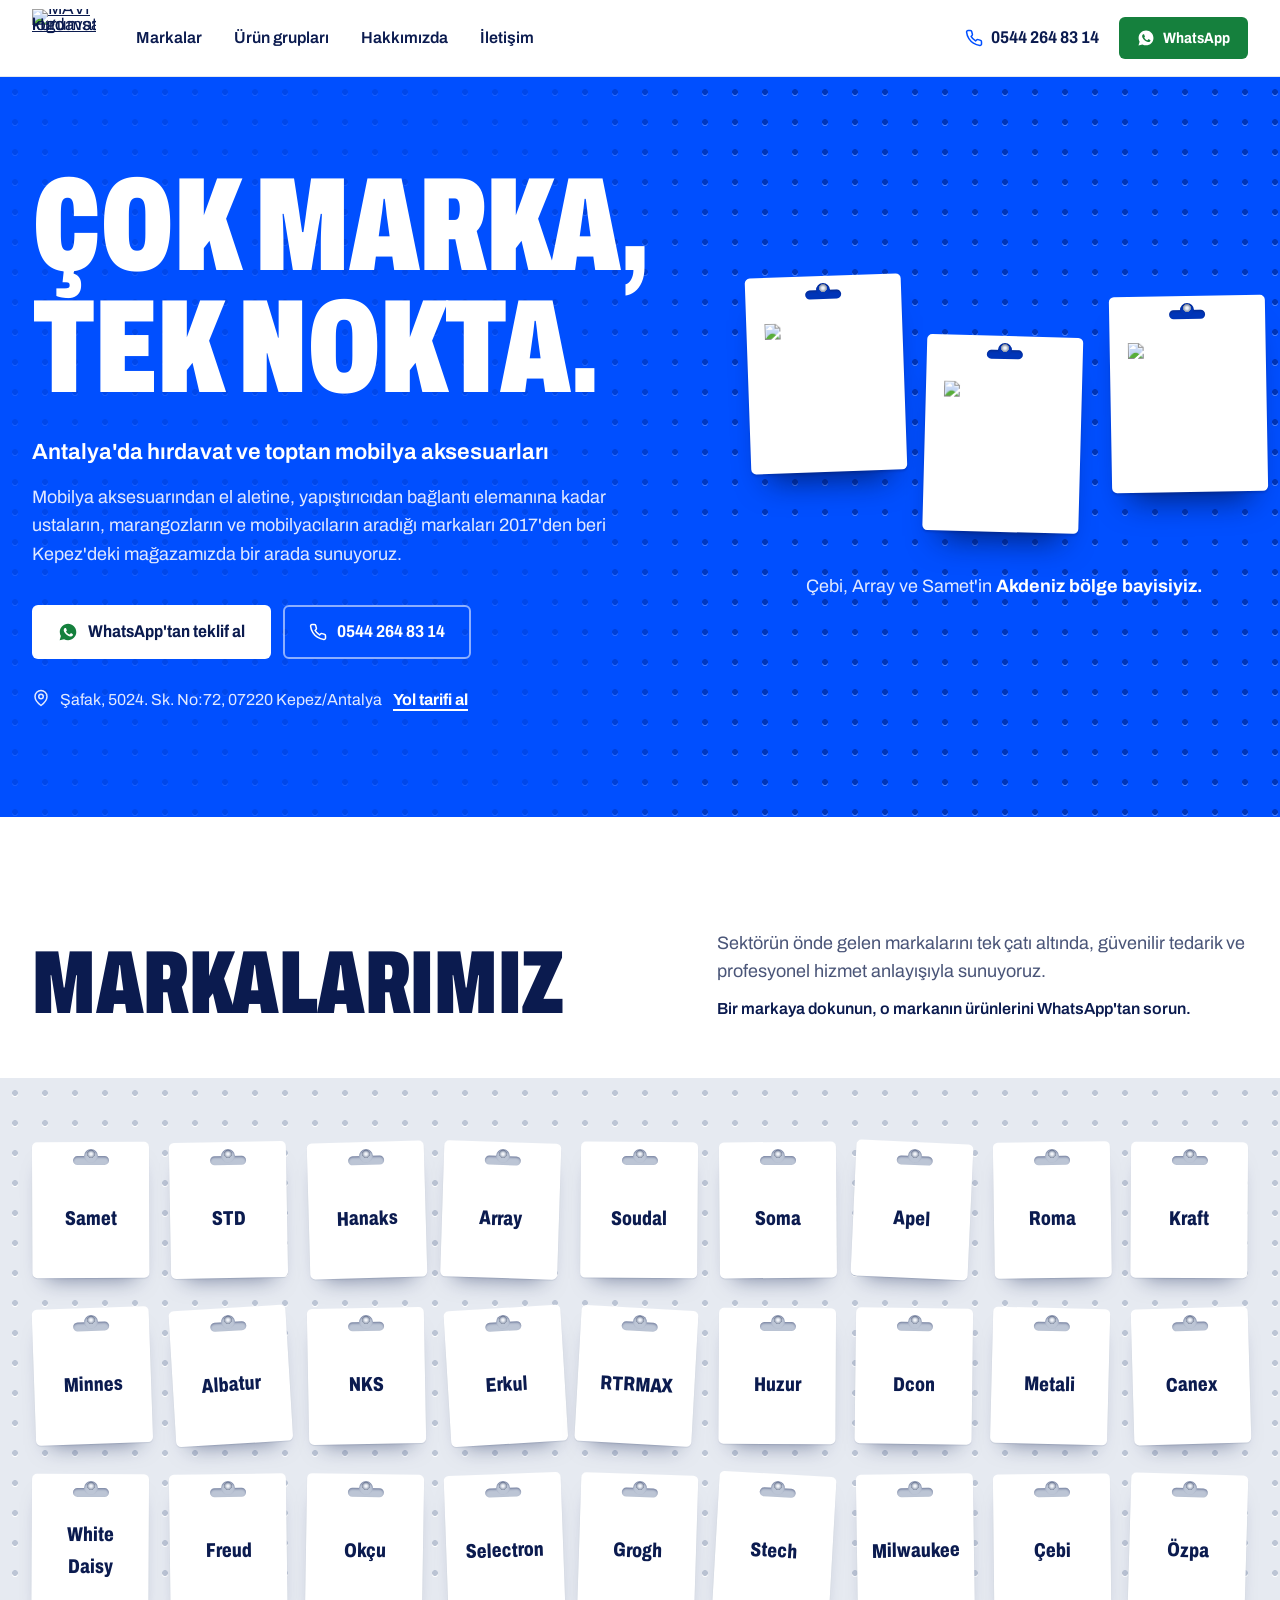
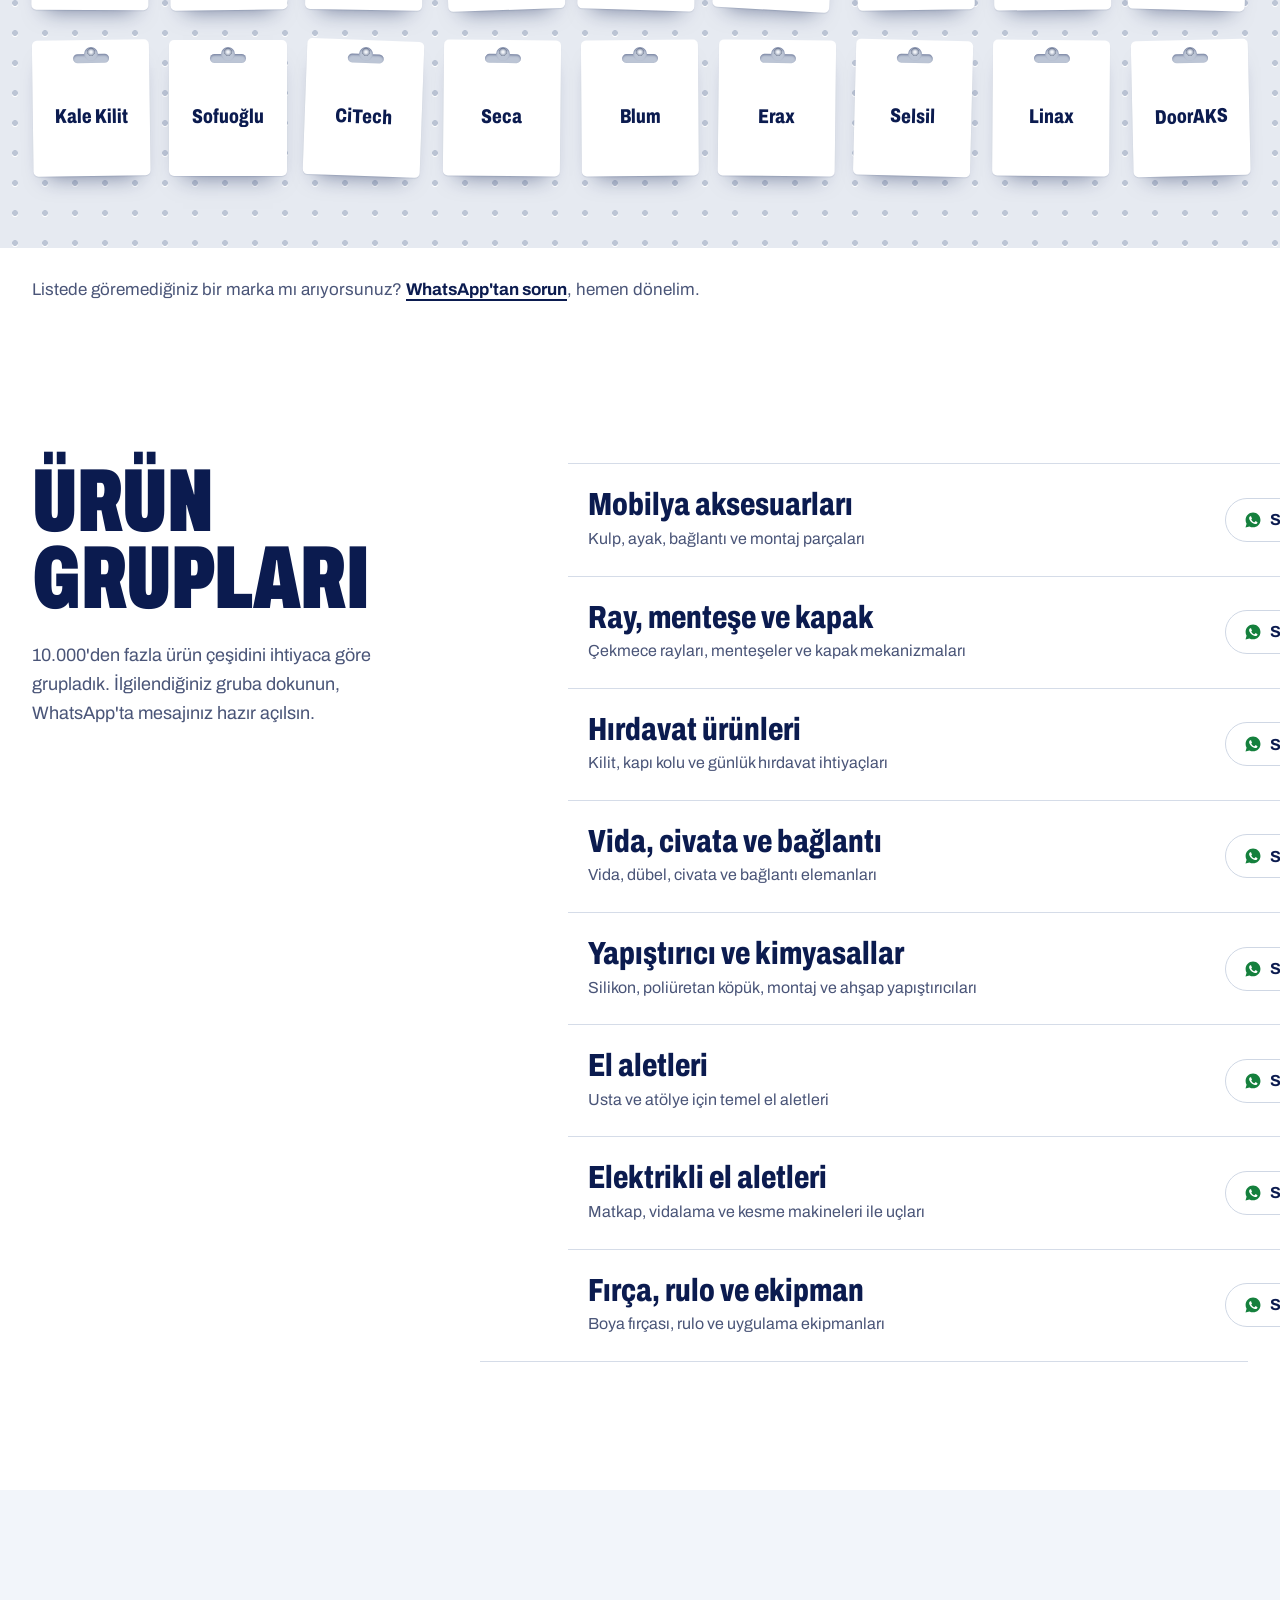
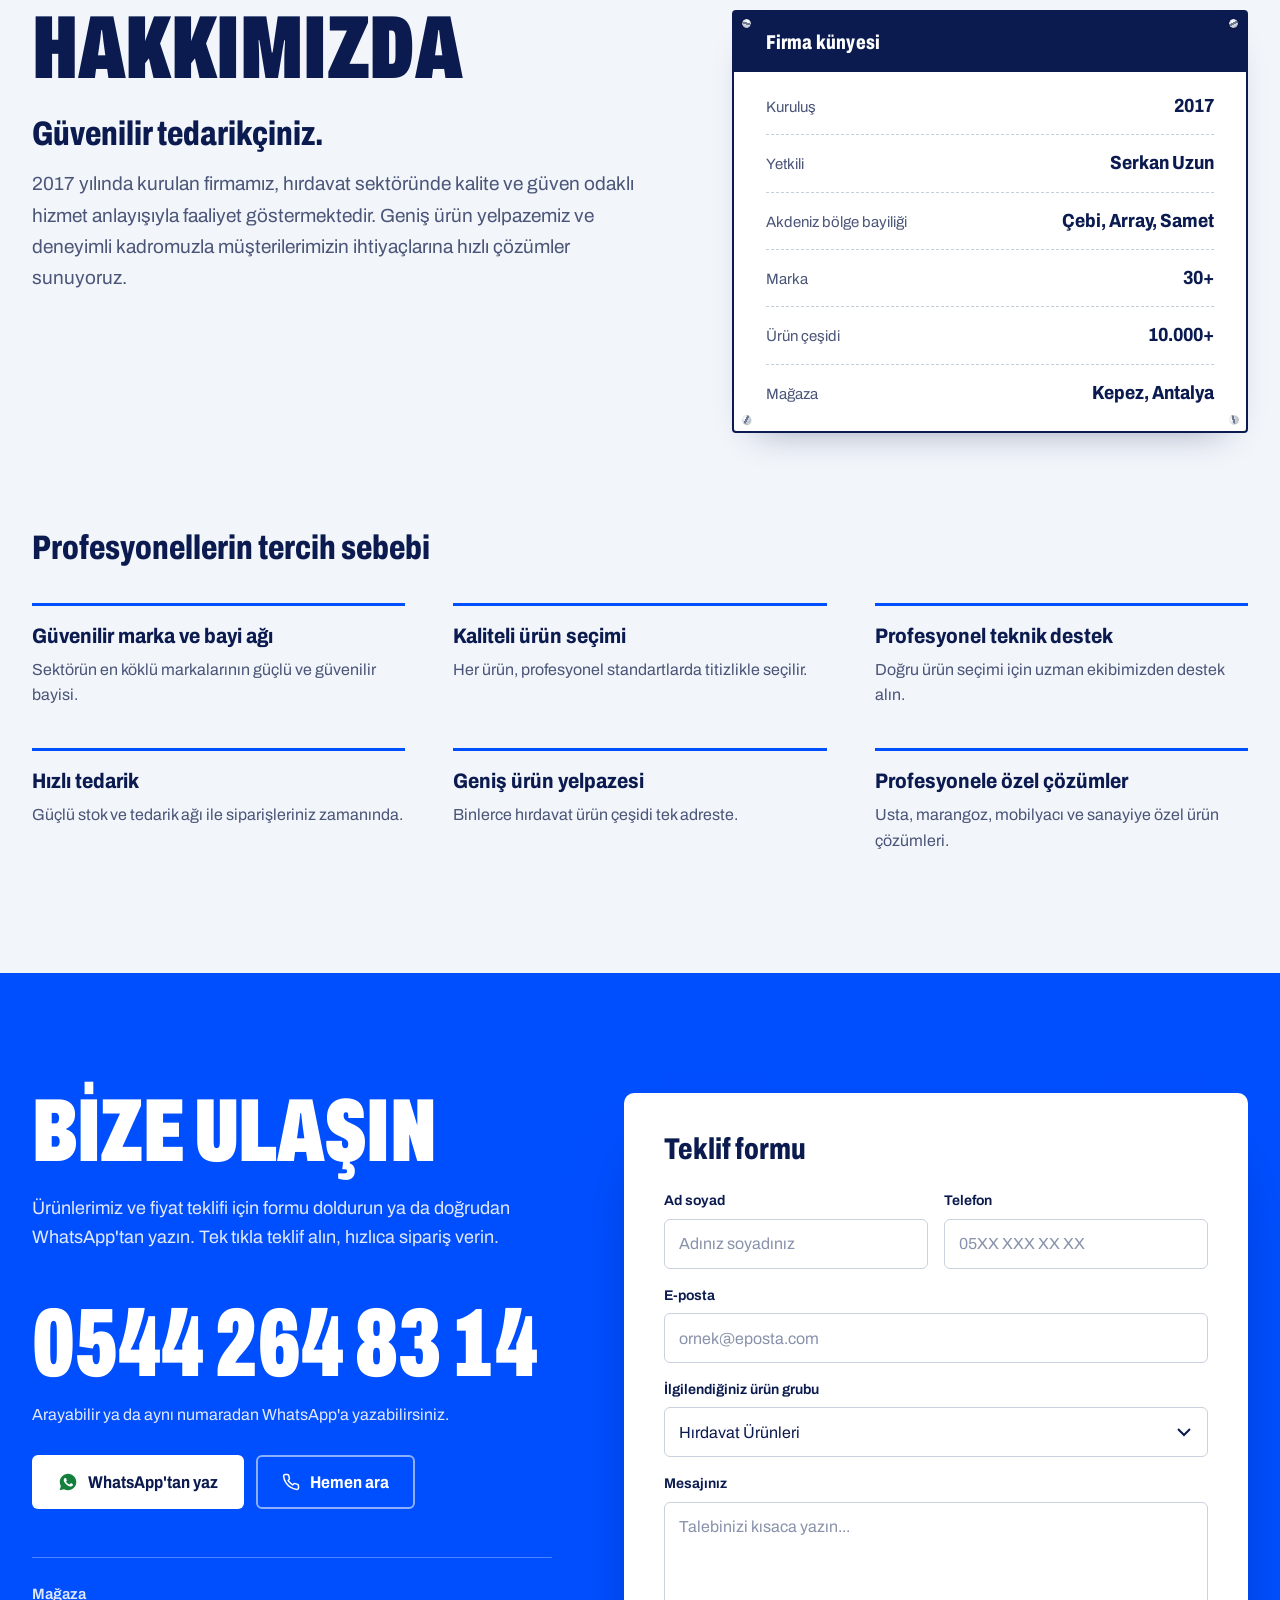
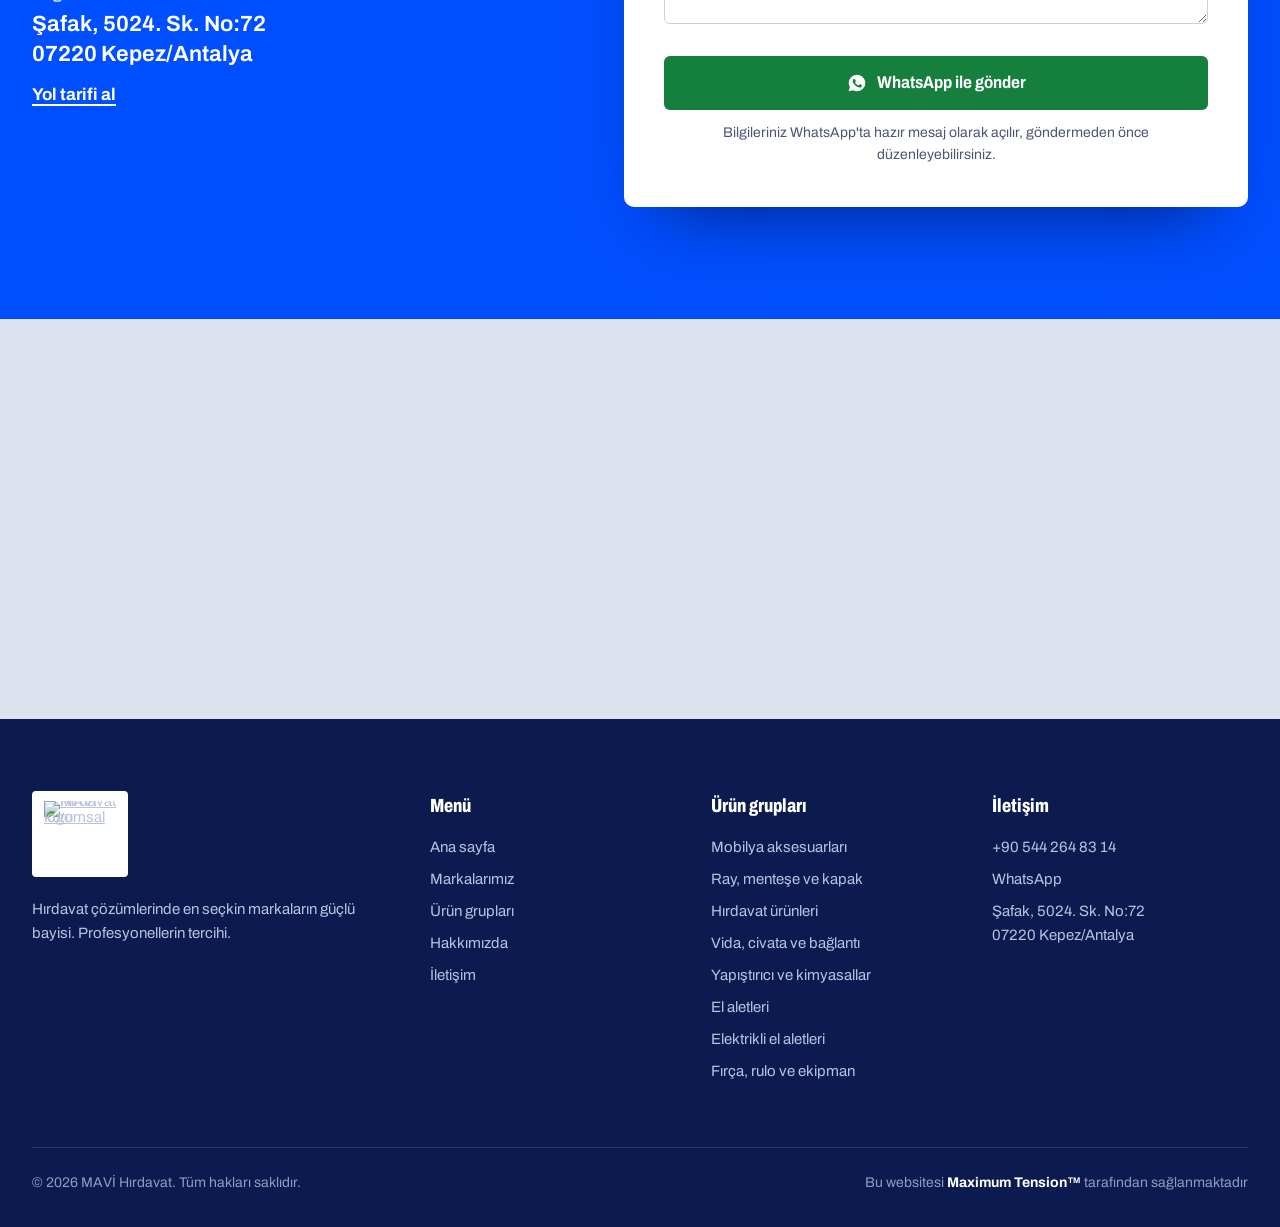
==== commit 625c5b08: "2026/10/15" ====
--- a/src/index.html
+++ b/src/index.html
@@ -21,561 +21,181 @@
 <!--#|___________|_________________|#-->
 <!--#|    Create | 2026/09/12      |#-->
 <!--#|___________|_________________|#-->
-<!--#|    Update | 2026/09/14      |#-->
-<!--#|___________|_________________|#-->
-<!--#################################-->
-<html lang="tr">
- <head>
-  <meta charset="UTF-8"/>
-  <meta http-equiv="content-type" content="text/html; charset=utf-8"/>
-  <meta http-equiv="content-language" content="en"/>
-  <meta http-equiv="x-ua-compatible" content="ie=11"/>
-  <meta name="viewport" content="width=device-width, initial-scale=1.0"/>
-  <meta name="title" content="Mavi Hırdavat | Hırdavat ve Yapı Malzemeleri"/>
-  <title>Mavi Hırdavat | Hırdavat ve Yapı Malzemeleri</title>
-  <link rel="canonical" href="https://mavihirdavat.com.tr/"/>
-  <meta name="robots" content="all"/>
-  <meta name="distribution" content="global"/>
-  <meta name="rating" content="general"/>
-  <meta name="revisit-after" content="1"/>
-  <meta name="keywords" content="mavi hırdavat, hırdavat Antalya, Antalya hırdavat, hırdavat malzemeleri, yapı malzemeleri Antalya, el aletleri Antalya, inşaat malzemeleri, kilitler, kapı kolları, mobilya aksesuarları, vida ve bağlantı elemanları, hırdavat ürünleri"/>
-  <meta name="description" content="Mavi Hırdavat, Antalya'da kaliteli hırdavat, el aletleri, yapı malzemeleri, kapı kolları, kilitler ve mobilya aksesuarları sunar."/>
-  <meta name="copyright" content="© 2026, Mavi Hırdavat All Rights Reserved."/>
-  <meta name="author" content="Teoman Deniz"/>
-  <meta name="generator" content="mavihirdavat.com.tr"/>
-  <link ID="favicon" rel="icon" type="image/x-icon" href="favicons/favicon.ico"/>
-  <meta name="theme-color" media="(prefers-color-scheme: light)" content="#1F36F2"/>
-  <meta name="theme-color" media="(prefers-color-scheme: dark)" content="#140EC2"/>
-  <link rel="manifest" href="favicons/manifest.json" crossorigin="use-credentials"/>
-  <meta name="mobile-web-app-capable" content="yes"/>
-  <meta name="theme-color" content="#1F36F2"/>
-  <meta name="application-name" content="Mavi Hırdavat"/>
-  <link rel="apple-touch-icon" sizes="1024x1024" href="favicons/favicon-1024x1024.png"/>
-  <meta name="apple-mobile-web-app-capable" content="yes"/>
-  <meta name="apple-mobile-web-app-status-bar-style" content="black-translucent"/>
-  <meta name="apple-mobile-web-app-title" content="Mavi Hırdavat"/>
-  <link rel="apple-touch-startup-image" media="(device-width: 320px) and (device-height: 568px) and (-webkit-device-pixel-ratio: 2) and (orientation: portrait)" href="favicons/apple-touch-startup-image-640x1136.png"/>
-  <link rel="apple-touch-startup-image" media="(device-width: 320px) and (device-height: 568px) and (-webkit-device-pixel-ratio: 2) and (orientation: landscape)" href="favicons/apple-touch-startup-image-1136x640.png"/>
-  <link rel="apple-touch-startup-image" media="(device-width: 375px) and (device-height: 667px) and (-webkit-device-pixel-ratio: 2) and (orientation: portrait)" href="favicons/apple-touch-startup-image-750x1334.png"/>
-  <link rel="apple-touch-startup-image" media="(device-width: 375px) and (device-height: 667px) and (-webkit-device-pixel-ratio: 2) and (orientation: landscape)" href="favicons/apple-touch-startup-image-1334x750.png"/>
-  <link rel="apple-touch-startup-image" media="(device-width: 375px) and (device-height: 812px) and (-webkit-device-pixel-ratio: 3) and (orientation: portrait)" href="favicons/apple-touch-startup-image-1125x2436.png"/>
-  <link rel="apple-touch-startup-image" media="(device-width: 375px) and (device-height: 812px) and (-webkit-device-pixel-ratio: 3) and (orientation: landscape)" href="favicons/apple-touch-startup-image-2436x1125.png"/>
-  <link rel="apple-touch-startup-image" media="(device-width: 390px) and (device-height: 844px) and (-webkit-device-pixel-ratio: 3) and (orientation: portrait)" href="favicons/apple-touch-startup-image-1170x2532.png"/>
-  <link rel="apple-touch-startup-image" media="(device-width: 390px) and (device-height: 844px) and (-webkit-device-pixel-ratio: 3) and (orientation: landscape)" href="favicons/apple-touch-startup-image-2532x1170.png"/>
-  <link rel="apple-touch-startup-image" media="(device-width: 393px) and (device-height: 852px) and (-webkit-device-pixel-ratio: 3) and (orientation: portrait)" href="favicons/apple-touch-startup-image-1179x2556.png"/>
-  <link rel="apple-touch-startup-image" media="(device-width: 393px) and (device-height: 852px) and (-webkit-device-pixel-ratio: 3) and (orientation: landscape)" href="favicons/apple-touch-startup-image-2556x1179.png"/>
-  <link rel="apple-touch-startup-image" media="(device-width: 414px) and (device-height: 896px) and (-webkit-device-pixel-ratio: 2) and (orientation: portrait)" href="favicons/apple-touch-startup-image-828x1792.png"/>
-  <link rel="apple-touch-startup-image" media="(device-width: 414px) and (device-height: 896px) and (-webkit-device-pixel-ratio: 2) and (orientation: landscape)" href="favicons/apple-touch-startup-image-1792x828.png"/>
-  <link rel="apple-touch-startup-image" media="(device-width: 414px) and (device-height: 896px) and (-webkit-device-pixel-ratio: 3) and (orientation: portrait)" href="favicons/apple-touch-startup-image-1242x2688.png"/>
-  <link rel="apple-touch-startup-image" media="(device-width: 414px) and (device-height: 896px) and (-webkit-device-pixel-ratio: 3) and (orientation: landscape)" href="favicons/apple-touch-startup-image-2688x1242.png"/>
-  <link rel="apple-touch-startup-image" media="(device-width: 414px) and (device-height: 736px) and (-webkit-device-pixel-ratio: 3) and (orientation: portrait)" href="favicons/apple-touch-startup-image-1242x2208.png"/>
-  <link rel="apple-touch-startup-image" media="(device-width: 414px) and (device-height: 736px) and (-webkit-device-pixel-ratio: 3) and (orientation: landscape)" href="favicons/apple-touch-startup-image-2208x1242.png"/>
-  <link rel="apple-touch-startup-image" media="(device-width: 428px) and (device-height: 926px) and (-webkit-device-pixel-ratio: 3) and (orientation: portrait)" href="favicons/apple-touch-startup-image-1284x2778.png"/>
-  <link rel="apple-touch-startup-image" media="(device-width: 428px) and (device-height: 926px) and (-webkit-device-pixel-ratio: 3) and (orientation: landscape)" href="favicons/apple-touch-startup-image-2778x1284.png"/>
-  <link rel="apple-touch-startup-image" media="(device-width: 430px) and (device-height: 932px) and (-webkit-device-pixel-ratio: 3) and (orientation: portrait)" href="favicons/apple-touch-startup-image-1290x2796.png"/>
-  <link rel="apple-touch-startup-image" media="(device-width: 430px) and (device-height: 932px) and (-webkit-device-pixel-ratio: 3) and (orientation: landscape)" href="favicons/apple-touch-startup-image-2796x1290.png"/>
-  <link rel="apple-touch-startup-image" media="(device-width: 744px) and (device-height: 1133px) and (-webkit-device-pixel-ratio: 2) and (orientation: portrait)" href="favicons/apple-touch-startup-image-1488x2266.png"/>
-  <link rel="apple-touch-startup-image" media="(device-width: 744px) and (device-height: 1133px) and (-webkit-device-pixel-ratio: 2) and (orientation: landscape)" href="favicons/apple-touch-startup-image-2266x1488.png"/>
-  <link rel="apple-touch-startup-image" media="(device-width: 768px) and (device-height: 1024px) and (-webkit-device-pixel-ratio: 2) and (orientation: portrait)" href="favicons/apple-touch-startup-image-1536x2048.png"/>
-  <link rel="apple-touch-startup-image" media="(device-width: 768px) and (device-height: 1024px) and (-webkit-device-pixel-ratio: 2) and (orientation: landscape)" href="favicons/apple-touch-startup-image-2048x1536.png"/>
-  <link rel="apple-touch-startup-image" media="(device-width: 810px) and (device-height: 1080px) and (-webkit-device-pixel-ratio: 2) and (orientation: portrait)" href="favicons/apple-touch-startup-image-1620x2160.png"/>
-  <link rel="apple-touch-startup-image" media="(device-width: 810px) and (device-height: 1080px) and (-webkit-device-pixel-ratio: 2) and (orientation: landscape)" href="favicons/apple-touch-startup-image-2160x1620.png"/>
-  <link rel="apple-touch-startup-image" media="(device-width: 820px) and (device-height: 1080px) and (-webkit-device-pixel-ratio: 2) and (orientation: portrait)" href="favicons/apple-touch-startup-image-1640x2160.png"/>
-  <link rel="apple-touch-startup-image" media="(device-width: 820px) and (device-height: 1080px) and (-webkit-device-pixel-ratio: 2) and (orientation: landscape)" href="favicons/apple-touch-startup-image-2160x1640.png"/>
-  <link rel="apple-touch-startup-image" media="(device-width: 834px) and (device-height: 1194px) and (-webkit-device-pixel-ratio: 2) and (orientation: portrait)" href="favicons/apple-touch-startup-image-1668x2388.png"/>
-  <link rel="apple-touch-startup-image" media="(device-width: 834px) and (device-height: 1194px) and (-webkit-device-pixel-ratio: 2) and (orientation: landscape)" href="favicons/apple-touch-startup-image-2388x1668.png"/>
-  <link rel="apple-touch-startup-image" media="(device-width: 834px) and (device-height: 1112px) and (-webkit-device-pixel-ratio: 2) and (orientation: portrait)" href="favicons/apple-touch-startup-image-1668x2224.png"/>
-  <link rel="apple-touch-startup-image" media="(device-width: 834px) and (device-height: 1112px) and (-webkit-device-pixel-ratio: 2) and (orientation: landscape)" href="favicons/apple-touch-startup-image-2224x1668.png"/>
-  <link rel="apple-touch-startup-image" media="(device-width: 1024px) and (device-height: 1366px) and (-webkit-device-pixel-ratio: 2) and (orientation: portrait)" href="favicons/apple-touch-startup-image-2048x2732.png"/>
-  <link rel="apple-touch-startup-image" media="(device-width: 1024px) and (device-height: 1366px) and (-webkit-device-pixel-ratio: 2) and (orientation: landscape)" href="favicons/apple-touch-startup-image-2732x2048.png"/>
-  <link rel="yandex-tableau-widget" href="favicons/yandex-browser-manifest.json"/>
-  <meta name="twitter:card" content="summary_large_image"/>
-  <meta name="twitter:title" content="Mavi Hırdavat"/>
-  <meta name="twitter:description" content="Mavi Hırdavat, Antalya'da kaliteli hırdavat ve ekipmanlar"/>
-  <meta name="twitter:image" content="favicons/thumbnail.png"/>
-  <meta name="twitter:image:alt" content="Mavi Hırdavat, Antalya'da kaliteli hırdavat ve ekipmanlar"/>
-  <meta property="og:description" content="Mavi Hırdavat, Antalya'da kaliteli hırdavat ve ekipmanlar"/>
-  <meta property="og:type" content="website"/>
-  <meta property="og:title" content="Mavi Hırdavat"/>
-  <meta property="og:site_name" content="mavihirdavat.com.tr"/>
-  <meta property="og:url" content="https://mavihirdavat.com.tr/"/>
-  <meta property="og:image" content="favicons/thumbnail.png"/>
-  <meta property="og:image:alt" content="Mavi Hırdavat, Antalya'da kaliteli hırdavat, el aletleri, yapı malzemeleri, kapı kolları, kilitler ve mobilya aksesuarları sunar. Ürünlerimizi keşfedin ve bizimle iletişime geçin."/>
-  <meta property="og:locale" content="en_US"/>
-  <link rel="apple-touch-icon" href="favicons/apple-icon-57x57.png"/>
-  <link rel="apple-touch-icon" sizes="57x57" href="favicons/apple-icon-57x57.png"/>
-  <link rel="apple-touch-icon" sizes="60x60" href="favicons/apple-icon-60x60.png"/>
-  <link rel="apple-touch-icon" sizes="72x72" href="favicons/apple-icon-72x72.png"/>
-  <link rel="apple-touch-icon" sizes="76x76" href="favicons/apple-icon-76x76.png"/>
-  <link rel="apple-touch-icon" sizes="114x114" href="favicons/apple-icon-114x114.png"/>
-  <link rel="apple-touch-icon" sizes="120x120" href="favicons/apple-icon-120x120.png"/>
-  <link rel="apple-touch-icon" sizes="144x144" href="favicons/apple-icon-144x144.png"/>
-  <link rel="apple-touch-icon" sizes="152x152" href="favicons/apple-icon-152x152.png"/>
-  <link rel="apple-touch-icon" sizes="167x167" href="favicons/apple-icon-167x167.png"/>
-  <link rel="apple-touch-icon" sizes="180x180" href="favicons/apple-icon-180x180.png"/>
-  <link id="favicon_16" rel="icon" type="image/png" href="favicons/favicon-16x16.png"/>
-  <link id="favicon_16_shortcut" rel="shortcut icon" href="favicons/favicon-16x16.png"/>
-  <link id="favicon_16_sizes" rel="icon" type="image/png" sizes="16x16" href="favicons/favicon-16x16.png"/>
-  <link id="favicon_32" rel="icon" type="image/png" sizes="32x32" href="favicons/favicon-32x32.png"/>
-  <link rel="icon" type="image/png" sizes="48x48" href="favicons/favicon-48x48.png"/>
-  <link rel="icon" type="image/png" sizes="96x96" href="favicons/favicon-96x96.png"/>
-  <link rel="icon" type="image/png" sizes="144x144" href="favicons/favicon-144x144.png"/>
-  <link rel="icon" type="image/png" sizes="192x192" href="favicons/favicon-192x192.png"/>
-  <link rel="icon" type="image/png" sizes="256x256" href="favicons/favicon-256x256.png"/>
-  <link rel="icon" type="image/png" sizes="384x384" href="favicons/favicon-384x384.png"/>
-  <link rel="icon" type="image/png" sizes="512x512" href="favicons/favicon-512x512.png"/>
-  <link rel="icon" type="image/png" sizes="1024x1024" href="favicons/favicon-1024x1024.png"/>
-  <meta name="msapplication-TileColor" content="#1F36F2"/>
-  <meta name="msapplication-TitleImage" content="favicons/favicon-144x144.png"/>
-  <meta name="msapplication-config" content="favicons/browserconfig.xml">
-  <link rel="preload" as="image" href="assets/hero1.png" fetchpriority="high"/>
-  <link rel="stylesheet" href="css/fonts/oswald.css"/>
-  <link rel="stylesheet" href="css/fonts/manrope.css"/>
-  <link rel="stylesheet" href="css/fonts/great_vibes.css"/>
-  <link rel="stylesheet" href="style.css"/>
-  <!--[if IE]>
+<!--#|    Update | 2026/10/15      |#-->
+<!--#|___________|_________________|#-->
+<!--#################################-->
+<html lang="tr"> <head> <meta charset="UTF-8"/> <meta http-equiv="content-type" content="text/html; charset=utf-8"/> <meta http-equiv="content-language" content="tr"/> <meta http-equiv="x-ua-compatible" content="ie=11"/> <meta name="viewport" content="width=device-width,initial-scale=1,viewport-fit=cover"/> <meta name="title" content="Mavi Hırdavat | Toptan Mobilya Aksesuarları"/> <title>Mavi Hırdavat | Toptan Mobilya Aksesuarları</title> <link rel="canonical" href="https://mavihirdavat.com.tr/"/> <meta name="robots" content="all"/> <meta name="distribution" content="global"/> <meta name="rating" content="general"/> <meta name="revisit-after" content="1"/> <meta name="keywords" content="mavi hırdavat, hırdavat Antalya, Antalya hırdavat, Kepez hırdavat, hırdavat malzemeleri, yapı malzemeleri Antalya, el aletleri Antalya, inşaat malzemeleri, kilitler, kapı kolları, mobilya aksesuarları, menteşe, çekmece rayı, vida ve bağlantı elemanları, hırdavat ürünleri, toptan mobilya aksesuarları"/> <meta name="description" content="Mavi Hırdavat, Antalya'da kaliteli hırdavat, el aletleri, toptan mobilya aksesuarları, yapı malzemeleri, kapı kolları, kilitler ve mobilya aksesuarları sunar."/> <meta name="copyright" content="© 2026, Mavi Hırdavat All Rights Reserved."/> <meta name="author" content="Teoman Deniz"/> <meta name="generator" content="mavihirdavat.com.tr"/> <link id="favicon" rel="icon" type="image/x-icon" href="favicons/favicon.ico"/> <meta name="theme-color" content="#004FFF"/> <link rel="manifest" href="favicons/manifest.json" crossorigin="use-credentials"/> <meta name="mobile-web-app-capable" content="yes"/> <meta name="application-name" content="Mavi Hırdavat"/> <link rel="apple-touch-icon" sizes="1024x1024" href="favicons/favicon-1024x1024.png"/> <meta name="apple-mobile-web-app-capable" content="yes"/> <meta name="apple-mobile-web-app-status-bar-style" content="black-translucent"/> <meta name="apple-mobile-web-app-title" content="Mavi Hırdavat | Toptan Mobilya Aksesuarları"/> <link rel="apple-touch-startup-image" media="(device-width: 320px) and (device-height: 568px) and (-webkit-device-pixel-ratio: 2) and (orientation: portrait)" href="favicons/apple-touch-startup-image-640x1136.png"/> <link rel="apple-touch-startup-image" media="(device-width: 320px) and (device-height: 568px) and (-webkit-device-pixel-ratio: 2) and (orientation: landscape)" href="favicons/apple-touch-startup-image-1136x640.png"/> <link rel="apple-touch-startup-image" media="(device-width: 375px) and (device-height: 667px) and (-webkit-device-pixel-ratio: 2) and (orientation: portrait)" href="favicons/apple-touch-startup-image-750x1334.png"/> <link rel="apple-touch-startup-image" media="(device-width: 375px) and (device-height: 667px) and (-webkit-device-pixel-ratio: 2) and (orientation: landscape)" href="favicons/apple-touch-startup-image-1334x750.png"/> <link rel="apple-touch-startup-image" media="(device-width: 375px) and (device-height: 812px) and (-webkit-device-pixel-ratio: 3) and (orientation: portrait)" href="favicons/apple-touch-startup-image-1125x2436.png"/> <link rel="apple-touch-startup-image" media="(device-width: 375px) and (device-height: 812px) and (-webkit-device-pixel-ratio: 3) and (orientation: landscape)" href="favicons/apple-touch-startup-image-2436x1125.png"/> <link rel="apple-touch-startup-image" media="(device-width: 390px) and (device-height: 844px) and (-webkit-device-pixel-ratio: 3) and (orientation: portrait)" href="favicons/apple-touch-startup-image-1170x2532.png"/> <link rel="apple-touch-startup-image" media="(device-width: 390px) and (device-height: 844px) and (-webkit-device-pixel-ratio: 3) and (orientation: landscape)" href="favicons/apple-touch-startup-image-2532x1170.png"/> <link rel="apple-touch-startup-image" media="(device-width: 393px) and (device-height: 852px) and (-webkit-device-pixel-ratio: 3) and (orientation: portrait)" href="favicons/apple-touch-startup-image-1179x2556.png"/> <link rel="apple-touch-startup-image" media="(device-width: 393px) and (device-height: 852px) and (-webkit-device-pixel-ratio: 3) and (orientation: landscape)" href="favicons/apple-touch-startup-image-2556x1179.png"/> <link rel="apple-touch-startup-image" media="(device-width: 414px) and (device-height: 896px) and (-webkit-device-pixel-ratio: 2) and (orientation: portrait)" href="favicons/apple-touch-startup-image-828x1792.png"/> <link rel="apple-touch-startup-image" media="(device-width: 414px) and (device-height: 896px) and (-webkit-device-pixel-ratio: 2) and (orientation: landscape)" href="favicons/apple-touch-startup-image-1792x828.png"/> <link rel="apple-touch-startup-image" media="(device-width: 414px) and (device-height: 896px) and (-webkit-device-pixel-ratio: 3) and (orientation: portrait)" href="favicons/apple-touch-startup-image-1242x2688.png"/> <link rel="apple-touch-startup-image" media="(device-width: 414px) and (device-height: 896px) and (-webkit-device-pixel-ratio: 3) and (orientation: landscape)" href="favicons/apple-touch-startup-image-2688x1242.png"/> <link rel="apple-touch-startup-image" media="(device-width: 414px) and (device-height: 736px) and (-webkit-device-pixel-ratio: 3) and (orientation: portrait)" href="favicons/apple-touch-startup-image-1242x2208.png"/> <link rel="apple-touch-startup-image" media="(device-width: 414px) and (device-height: 736px) and (-webkit-device-pixel-ratio: 3) and (orientation: landscape)" href="favicons/apple-touch-startup-image-2208x1242.png"/> <link rel="apple-touch-startup-image" media="(device-width: 428px) and (device-height: 926px) and (-webkit-device-pixel-ratio: 3) and (orientation: portrait)" href="favicons/apple-touch-startup-image-1284x2778.png"/> <link rel="apple-touch-startup-image" media="(device-width: 428px) and (device-height: 926px) and (-webkit-device-pixel-ratio: 3) and (orientation: landscape)" href="favicons/apple-touch-startup-image-2778x1284.png"/> <link rel="apple-touch-startup-image" media="(device-width: 430px) and (device-height: 932px) and (-webkit-device-pixel-ratio: 3) and (orientation: portrait)" href="favicons/apple-touch-startup-image-1290x2796.png"/> <link rel="apple-touch-startup-image" media="(device-width: 430px) and (device-height: 932px) and (-webkit-device-pixel-ratio: 3) and (orientation: landscape)" href="favicons/apple-touch-startup-image-2796x1290.png"/> <link rel="apple-touch-startup-image" media="(device-width: 744px) and (device-height: 1133px) and (-webkit-device-pixel-ratio: 2) and (orientation: portrait)" href="favicons/apple-touch-startup-image-1488x2266.png"/> <link rel="apple-touch-startup-image" media="(device-width: 744px) and (device-height: 1133px) and (-webkit-device-pixel-ratio: 2) and (orientation: landscape)" href="favicons/apple-touch-startup-image-2266x1488.png"/> <link rel="apple-touch-startup-image" media="(device-width: 768px) and (device-height: 1024px) and (-webkit-device-pixel-ratio: 2) and (orientation: portrait)" href="favicons/apple-touch-startup-image-1536x2048.png"/> <link rel="apple-touch-startup-image" media="(device-width: 768px) and (device-height: 1024px) and (-webkit-device-pixel-ratio: 2) and (orientation: landscape)" href="favicons/apple-touch-startup-image-2048x1536.png"/> <link rel="apple-touch-startup-image" media="(device-width: 810px) and (device-height: 1080px) and (-webkit-device-pixel-ratio: 2) and (orientation: portrait)" href="favicons/apple-touch-startup-image-1620x2160.png"/> <link rel="apple-touch-startup-image" media="(device-width: 810px) and (device-height: 1080px) and (-webkit-device-pixel-ratio: 2) and (orientation: landscape)" href="favicons/apple-touch-startup-image-2160x1620.png"/> <link rel="apple-touch-startup-image" media="(device-width: 820px) and (device-height: 1080px) and (-webkit-device-pixel-ratio: 2) and (orientation: portrait)" href="favicons/apple-touch-startup-image-1640x2160.png"/> <link rel="apple-touch-startup-image" media="(device-width: 820px) and (device-height: 1080px) and (-webkit-device-pixel-ratio: 2) and (orientation: landscape)" href="favicons/apple-touch-startup-image-2160x1640.png"/> <link rel="apple-touch-startup-image" media="(device-width: 834px) and (device-height: 1194px) and (-webkit-device-pixel-ratio: 2) and (orientation: portrait)" href="favicons/apple-touch-startup-image-1668x2388.png"/> <link rel="apple-touch-startup-image" media="(device-width: 834px) and (device-height: 1194px) and (-webkit-device-pixel-ratio: 2) and (orientation: landscape)" href="favicons/apple-touch-startup-image-2388x1668.png"/> <link rel="apple-touch-startup-image" media="(device-width: 834px) and (device-height: 1112px) and (-webkit-device-pixel-ratio: 2) and (orientation: portrait)" href="favicons/apple-touch-startup-image-1668x2224.png"/> <link rel="apple-touch-startup-image" media="(device-width: 834px) and (device-height: 1112px) and (-webkit-device-pixel-ratio: 2) and (orientation: landscape)" href="favicons/apple-touch-startup-image-2224x1668.png"/> <link rel="apple-touch-startup-image" media="(device-width: 1024px) and (device-height: 1366px) and (-webkit-device-pixel-ratio: 2) and (orientation: portrait)" href="favicons/apple-touch-startup-image-2048x2732.png"/> <link rel="apple-touch-startup-image" media="(device-width: 1024px) and (device-height: 1366px) and (-webkit-device-pixel-ratio: 2) and (orientation: landscape)" href="favicons/apple-touch-startup-image-2732x2048.png"/> <link rel="yandex-tableau-widget" href="favicons/yandex-browser-manifest.json"/> <meta name="twitter:card" content="summary_large_image"/> <meta name="twitter:title" content="Mavi Hırdavat | Toptan Mobilya Aksesuarları"/> <meta name="twitter:description" content="Mavi Hırdavat, Antalya'da kaliteli hırdavat ve ekipmanlar"/> <meta name="twitter:image" content="https://mavihirdavat.com.tr/favicons/thumbnail.png"/> <meta name="twitter:image:alt" content="Mavi Hırdavat, Antalya'da kaliteli hırdavat ve ekipmanlar"/> <meta property="og:description" content="Mavi Hırdavat, Antalya'da kaliteli hırdavat ve ekipmanlar"/> <meta property="og:type" content="website"/> <meta property="og:title" content="Mavi Hırdavat | Toptan Mobilya Aksesuarları"/> <meta property="og:site_name" content="mavihirdavat.com.tr"/> <meta property="og:url" content="https://mavihirdavat.com.tr/"/> <meta property="og:image" content="https://mavihirdavat.com.tr/favicons/thumbnail.png"/> <meta property="og:image:alt" content="Mavi Hırdavat, Antalya'da kaliteli hırdavat, el aletleri, toptan mobilya aksesuarları, yapı malzemeleri, kapı kolları, kilitler ve mobilya aksesuarları sunar. Ürünlerimizi keşfedin ve bizimle iletişime geçin."/> <meta property="og:locale" content="tr_TR"/> <link rel="apple-touch-icon" href="favicons/apple-icon-57x57.png"/> <link rel="apple-touch-icon" sizes="57x57" href="favicons/apple-icon-57x57.png"/> <link rel="apple-touch-icon" sizes="60x60" href="favicons/apple-icon-60x60.png"/> <link rel="apple-touch-icon" sizes="72x72" href="favicons/apple-icon-72x72.png"/> <link rel="apple-touch-icon" sizes="76x76" href="favicons/apple-icon-76x76.png"/> <link rel="apple-touch-icon" sizes="114x114" href="favicons/apple-icon-114x114.png"/> <link rel="apple-touch-icon" sizes="120x120" href="favicons/apple-icon-120x120.png"/> <link rel="apple-touch-icon" sizes="144x144" href="favicons/apple-icon-144x144.png"/> <link rel="apple-touch-icon" sizes="152x152" href="favicons/apple-icon-152x152.png"/> <link rel="apple-touch-icon" sizes="167x167" href="favicons/apple-icon-167x167.png"/> <link rel="apple-touch-icon" sizes="180x180" href="favicons/apple-icon-180x180.png"/> <link id="favicon_16" rel="icon" type="image/png" href="favicons/favicon-16x16.png"/> <link id="favicon_16_shortcut" rel="shortcut icon" href="favicons/favicon-16x16.png"/> <link id="favicon_16_sizes" rel="icon" type="image/png" sizes="16x16" href="favicons/favicon-16x16.png"/> <link id="favicon_32" rel="icon" type="image/png" sizes="32x32" href="favicons/favicon-32x32.png"/> <link rel="icon" type="image/png" sizes="48x48" href="favicons/favicon-48x48.png"/> <link rel="icon" type="image/png" sizes="96x96" href="favicons/favicon-96x96.png"/> <link rel="icon" type="image/png" sizes="144x144" href="favicons/favicon-144x144.png"/> <link rel="icon" type="image/png" sizes="192x192" href="favicons/favicon-192x192.png"/> <link rel="icon" type="image/png" sizes="256x256" href="favicons/favicon-256x256.png"/> <link rel="icon" type="image/png" sizes="384x384" href="favicons/favicon-384x384.png"/> <link rel="icon" type="image/png" sizes="512x512" href="favicons/favicon-512x512.png"/> <link rel="icon" type="image/png" sizes="1024x1024" href="favicons/favicon-1024x1024.png"/> <meta name="msapplication-TileColor" content="#004FFF"/> <meta name="msapplication-TitleImage" content="favicons/favicon-144x144.png"/> <meta name="msapplication-config" content="favicons/browserconfig.xml"> <meta name="geo.region" content="TR-07"/> <meta name="geo.placename" content="Kepez, Antalya"/> <meta name="geo.position" content="36.9202005;30.6345012"/> <meta name="ICBM" content="36.9202005, 30.6345012"/> <link rel="preload" as="font" type="font/woff2" href="css/fonts/archivo/archivo.woff2" crossorigin="anonymous"/> <link rel="stylesheet" href="css/fonts/archivo.css"/> <link rel="stylesheet" href="style.css"/> <script type="application/ld+json"> {
+   	"@context": "https://schema.org",
+   	"@type": "HardwareStore",
+   	"name": "Mavi Hırdavat",
+   	"alternateName": "MAVİ Hırdavat",
+   	"url": "https://mavihirdavat.com.tr/",
+   	"logo": "https://mavihirdavat.com.tr/favicons/favicon-512x512.png",
+   	"image": "https://mavihirdavat.com.tr/favicons/thumbnail.png",
+   	"description": "Antalya Kepez'de hırdavat, el aletleri, toptan mobilya aksesuarları, yapı malzemeleri, kapı kolları ve kilitler.",
+   	"telephone": "+90 544 264 83 14",
+   	"foundingDate": "2017",
+   	"address": {
+   		"@type": "PostalAddress",
+   		"streetAddress": "Şafak, 5024. Sk. No:72",
+   		"postalCode": "07220",
+   		"addressLocality": "Kepez",
+   		"addressRegion": "Antalya",
+   		"addressCountry": "TR"
+   	},
+   	"geo": {
+   		"@type": "GeoCoordinates",
+   		"latitude": 36.9202005,
+   		"longitude": 30.6345012
+   	},
+   	"hasMap": "https://www.google.com/maps?cid=12168115101973479487",
+   	"areaServed": "Antalya",
+   	"brand": [
+   		{
+   			"@type": "Brand",
+   			"name": "Samet"
+   		},
+   		{
+   			"@type": "Brand",
+   			"name": "STD"
+   		},
+   		{
+   			"@type": "Brand",
+   			"name": "Hanaks"
+   		},
+   		{
+   			"@type": "Brand",
+   			"name": "Array"
+   		},
+   		{
+   			"@type": "Brand",
+   			"name": "Soudal"
+   		},
+   		{
+   			"@type": "Brand",
+   			"name": "Soma"
+   		},
+   		{
+   			"@type": "Brand",
+   			"name": "Apel"
+   		},
+   		{
+   			"@type": "Brand",
+   			"name": "Roma"
+   		},
+   		{
+   			"@type": "Brand",
+   			"name": "Kraft"
+   		},
+   		{
+   			"@type": "Brand",
+   			"name": "Minnes"
+   		},
+   		{
+   			"@type": "Brand",
+   			"name": "Albatur"
+   		},
+   		{
+   			"@type": "Brand",
+   			"name": "NKS"
+   		},
+   		{
+   			"@type": "Brand",
+   			"name": "Erkul"
+   		},
+   		{
+   			"@type": "Brand",
+   			"name": "RTRMAX"
+   		},
+   		{
+   			"@type": "Brand",
+   			"name": "Huzur"
+   		},
+   		{
+   			"@type": "Brand",
+   			"name": "Dcon"
+   		},
+   		{
+   			"@type": "Brand",
+   			"name": "Metali"
+   		},
+   		{
+   			"@type": "Brand",
+   			"name": "Canex"
+   		},
+   		{
+   			"@type": "Brand",
+   			"name": "White Daisy"
+   		},
+   		{
+   			"@type": "Brand",
+   			"name": "Freud"
+   		},
+   		{
+   			"@type": "Brand",
+   			"name": "Okçu"
+   		},
+   		{
+   			"@type": "Brand",
+   			"name": "Selectron"
+   		},
+   		{
+   			"@type": "Brand",
+   			"name": "Grogh"
+   		},
+   		{
+   			"@type": "Brand",
+   			"name": "Stech"
+   		},
+   		{
+   			"@type": "Brand",
+   			"name": "Milwaukee"
+   		},
+   		{
+   			"@type": "Brand",
+   			"name": "Çebi"
+   		},
+   		{
+   			"@type": "Brand",
+   			"name": "Özpa"
+   		},
+   		{
+   			"@type": "Brand",
+   			"name": "Kale Kilit"
+   		},
+   		{
+   			"@type": "Brand",
+   			"name": "Sofuoğlu"
+   		},
+   		{
+   			"@type": "Brand",
+   			"name": "CiTech"
+   		},
+   		{
+   			"@type": "Brand",
+   			"name": "Seca"
+   		},
+   		{
+   			"@type": "Brand",
+   			"name": "Blum"
+   		},
+   		{
+   			"@type": "Brand",
+   			"name": "Erax"
+   		},
+   		{
+   			"@type": "Brand",
+   			"name": "Selsil"
+   		},
+   		{
+   			"@type": "Brand",
+   			"name": "Linax"
+   		},
+   		{
+   			"@type": "Brand",
+   			"name": "DoorAKS"
+   		}
+   	]
+   } </script> <!--[if IE]>
    <script type="text/javascript" src="js/IE.js"></script>
-  <![endif]-->
-  <!--[if !IE]>-->
-   <script type="text/javascript" src="js/JS.js"></script>
-  <!--<![endif]-->
-  <script type="text/javascript" src="lang.js"></script>
- </head>
- <body id="body">
-  <h1 class="seo">Mavi Hırdavat | Antalya Hırdavat ve Yapı Malzemeleri</h1>
-  <div class="page">
-   <header id="header" class="header">
-    <div class="header_inner">
-     <a class="logo" href="#anasayfa">
-      <span class="logo_text">
-       <span class="logo_title">MAVİ</span>
-       <span class="logo_subtitle">HIRDAVAT</span>
-      </span>
-     </a>
-     <nav class="nav">
-      <a class="nav_link" href="#anasayfa">Ana Sayfa</a>
-      <a class="nav_link" href="#markalar">Markalarımız</a>
-      <a class="nav_link" href="#hakkimizda">Hakkımızda</a>
-      <a class="nav_link" href="#iletisim">İletişim</a>
-      <a class="nav_whatsapp whatsapp_link" href="https://wa.me/905442648314" target="_blank">
-       <svg width="17" height="17" viewBox="0 0 24 24" fill="#FFF"><path d="M12.04 2C6.58 2 2.13 6.45 2.13 11.91c0 1.75.46 3.45 1.32 4.95L2 22l5.25-1.38c1.45.79 3.08 1.21 4.79 1.21 5.46 0 9.91-4.45 9.91-9.91C21.95 6.45 17.5 2 12.04 2zm5.8 14.02c-.24.68-1.4 1.3-1.94 1.34-.5.05-.97.24-3.26-.68-2.76-1.09-4.5-3.92-4.64-4.1-.13-.18-1.11-1.48-1.11-2.82 0-1.34.7-2 .95-2.27.24-.27.53-.34.71-.34.18 0 .36 0 .51.01.16.01.39-.06.6.46.24.55.81 1.9.88 2.04.07.14.12.3.02.48-.09.18-.14.3-.27.46-.14.16-.29.36-.41.48-.14.14-.28.29-.12.56.16.27.71 1.17 1.53 1.9 1.05.94 1.94 1.23 2.21 1.37.27.14.43.12.59-.07.16-.18.68-.79.86-1.07.18-.27.36-.22.6-.13.24.09 1.55.73 1.81.86.27.14.45.2.51.31.07.11.07.64-.17 1.32z"/></svg>
-       Teklif Al
-      </a>
-     </nav>
-     <button class="burger" aria-label="Menü" onclick="javascript:toggle_menu();">
-      <span class="burger_line"></span>
-      <span class="burger_line"></span>
-      <span class="burger_line"></span>
-     </button>
-    </div>
-   </header>
-   <div class="mobile_menu">
-    <button class="mobile_menu_close" aria-label="Kapat" onclick="javascript:toggle_menu();">×</button>
-    <a class="mobile_menu_link" href="#anasayfa" onclick="javascript:close_menu();">ANA SAYFA</a>
-    <a class="mobile_menu_link" href="#hakkimizda" onclick="javascript:close_menu();">HAKKIMIZDA</a>
-    <a class="mobile_menu_link" href="#markalar" onclick="javascript:close_menu();">ÜRÜN GRUPLARI</a>
-    <a class="mobile_menu_link" href="#markalar" onclick="javascript:close_menu();">MARKALARIMIZ</a>
-    <a class="mobile_menu_link" href="#galeri" onclick="javascript:close_menu();">GALERİ</a>
-    <a class="mobile_menu_link" href="#iletisim" onclick="javascript:close_menu();">İLETİŞİM</a>
-   </div>
-   <section id="anasayfa" class="hero">
-    <div class="hero_layer hero_background"></div>
-    <div class="hero_layer hero_shade_1"></div>
-    <div class="hero_layer hero_shade_2"></div>
-    <div class="hero_layer hero_shade_3"></div>
-    <div class="hero_glow hero_glow_1"></div>
-    <div class="hero_glow hero_glow_2"></div>
-    <div class="drip drip_1"></div>
-    <div class="drip drip_2"></div>
-    <div class="drip drip_3"></div>
-    <div class="hero_inner">
-     <div class="hero_text">
-      <div class="hero_badge">
-       <span class="hero_badge_dot"></span>
-       <span class="hero_badge_text">MAVİ Hırdavat - Serkan UZUN</span>
-      </div>
-      <h2 class="hero_title">
-       KALİTE<br/><span class="hero_title_accent">HER DETAYDA</span>
-      </h2>
-      <p class="hero_script">Profesyonellerin Tercihi</p>
-      <p class="hero_lead">Hırdavat ürünlerinde profesyonel çözümler. Güçlü marka çeşitliliği, güvenilir tedarik ve uzman hizmet anlayışı.</p>
-      <div class="hero_buttons">
-       <a class="button button_blue" href="#markalar">Ürünleri İncele →</a>
-       <a class="button button_green whatsapp_link" href="https://wa.me/905442648314" target="_blank">
-        <svg width="18" height="18" viewBox="0 0 24 24" fill="#FFF"><path d="M12.04 2C6.58 2 2.13 6.45 2.13 11.91c0 1.75.46 3.45 1.32 4.95L2 22l5.25-1.38c1.45.79 3.08 1.21 4.79 1.21 5.46 0 9.91-4.45 9.91-9.91C21.95 6.45 17.5 2 12.04 2zm5.8 14.02c-.24.68-1.4 1.3-1.94 1.34-.5.05-.97.24-3.26-.68-2.76-1.09-4.5-3.92-4.64-4.1-.13-.18-1.11-1.48-1.11-2.82 0-1.34.7-2 .95-2.27.24-.27.53-.34.71-.34.18 0 .36 0 .51.01.16.01.39-.06.6.46.24.55.81 1.9.88 2.04.07.14.12.3.02.48-.09.18-.14.3-.27.46-.14.16-.29.36-.41.48-.14.14-.28.29-.12.56.16.27.71 1.17 1.53 1.9 1.05.94 1.94 1.23 2.21 1.37.27.14.43.12.59-.07.16-.18.68-.79.86-1.07.18-.27.36-.22.6-.13.24.09 1.55.73 1.81.86.27.14.45.2.51.31.07.11.07.64-.17 1.32z"/></svg>
-        WhatsApp'tan Teklif Al
-       </a>
-       <a class="button button_ghost" href="#markalar">Markalarımızı Gör</a>
-      </div>
-      <div class="hero_stats">
-       <div><div class="stat_value">15+</div><div class="stat_label">SEÇKİN MARKA</div></div>
-       <div class="stat_divider"></div>
-       <div><div class="stat_value">9</div><div class="stat_label">ÜRÜN GRUBU</div></div>
-       <div class="stat_divider"></div>
-       <div><div class="stat_value">10000+</div><div class="stat_label">ÜRÜN ÇEŞİDİ</div></div>
-      </div>
-     </div>
-     <div class="hero_col">
-      <div class="hero_col_glow"></div>
-      <div class="hero_slider">
-       <div class="hero_slides">
-        <img class="hero_slide active" src="assets/hero1.png" alt="MAVİ Hırdavat bayisinde Soudal poliüretan köpük ürünleri" fetchpriority="high" width="711" height="400"/>
-        <img class="hero_slide" src="assets/hero2.png" alt="MAVİ Hırdavat bayisinde Hanaks mobilya menteşesi" width="711" height="400"/>
-        <img class="hero_slide" src="assets/hero3.png" alt="MAVİ Hırdavat bayisinde Soma Fix silikon ve yapıştırıcı ürünleri" width="711" height="400"/>
-       </div>
-       <div class="hero_dots">
-        <button class="hero_dot active" aria-label="1" onclick="javascript:go_gallery(0);"></button>
-        <button class="hero_dot" aria-label="2" onclick="javascript:go_gallery(1);"></button>
-        <button class="hero_dot" aria-label="3" onclick="javascript:go_gallery(2);"></button>
-       </div>
-      </div>
-     </div>
-    </div>
-    <div class="scroll_hint">
-     <span class="scroll_hint_text">KEŞFET</span>
-     <div class="scroll_mouse"><div class="scroll_wheel"></div></div>
-    </div>
-   </section>
-   <div class="marquee">
-    <div class="marquee_track">
-     <div class="marquee_group">
-      <span>HIRDAVAT</span><span class="marquee_diamond">◆</span>
-      <span>PROFESYONEL KALİTEDE ÜRÜNLER</span><span class="marquee_diamond">◆</span>
-      <span>KALİTELİ ÜRÜN, GÜÇLÜ MARKA, GÜVENİLİR HİZMET</span><span class="marquee_diamond">◆</span>
-      <span>EN SEÇKİN MARKALARIN GÜÇLÜ BAYİSİ</span><span class="marquee_diamond">◆</span>
-     </div>
-     <div class="marquee_group" aria-hidden="true">
-      <span>HIRDAVAT</span><span class="marquee_diamond">◆</span>
-      <span>PROFESYONEL KALİTEDE ÜRÜNLER</span><span class="marquee_diamond">◆</span>
-      <span>KALİTELİ ÜRÜN, GÜÇLÜ MARKA, GÜVENİLİR HİZMET</span><span class="marquee_diamond">◆</span>
-      <span>EN SEÇKİN MARKALARIN GÜÇLÜ BAYİSİ</span><span class="marquee_diamond">◆</span>
-     </div>
-    </div>
-   </div>
-   <section id="markalar" class="brands">
-    <div class="brands_inner">
-     <div class="brands_head reveal">
-      <span class="eyebrow">MARKALARIMIZ</span>
-      <h2 class="brands_title">EN SEÇKİN MARKALARIN<br/><span class="brands_title_accent">GÜÇLÜ BAYİSİ</span></h2>
-      <p class="brands_desc">Sektörün önde gelen markalarını tek çatı altında, güvenilir tedarik ve profesyonel hizmet anlayışıyla sunuyoruz.</p>
-     </div>
-     <div class="brand_grid">
-      <div class="brand_tile reveal">
-       <img class="brand_logo" src="assets/brands/samet.png" alt="Samet markası logosu - MAVİ Hırdavat bayisi" loading="lazy" decoding="async" onerror="javascript:DOM.CLASS.ADD(this.parentNode, 'no_logo');" width="120" height="120"/>
-       <span class="brand_name">Samet</span>
-      </div>
-      <div class="brand_tile reveal">
-       <img class="brand_logo" src="assets/brands/std.png" alt="STD markası logosu - MAVİ Hırdavat bayisi" loading="lazy" decoding="async" onerror="javascript:DOM.CLASS.ADD(this.parentNode, 'no_logo');" width="120" height="120"/>
-       <span class="brand_name">STD</span>
-      </div>
-      <div class="brand_tile reveal">
-       <img class="brand_logo" src="assets/brands/hanaks.png" alt="Hanaks markası logosu - MAVİ Hırdavat bayisi" loading="lazy" decoding="async" onerror="javascript:DOM.CLASS.ADD(this.parentNode, 'no_logo');" width="120" height="120"/>
-       <span class="brand_name">Hanaks</span>
-      </div>
-      <div class="brand_tile reveal">
-       <img class="brand_logo" src="assets/brands/array.png" alt="Array markası logosu - MAVİ Hırdavat bayisi" loading="lazy" decoding="async" onerror="javascript:DOM.CLASS.ADD(this.parentNode, 'no_logo');" width="120" height="120"/>
-       <span class="brand_name">Array</span>
-      </div>
-      <div class="brand_tile reveal">
-       <img class="brand_logo" src="assets/brands/soudal.png" alt="Soudal markası logosu - MAVİ Hırdavat bayisi" loading="lazy" decoding="async" onerror="javascript:DOM.CLASS.ADD(this.parentNode, 'no_logo');" width="120" height="120"/>
-       <span class="brand_name">Soudal</span>
-      </div>
-      <div class="brand_tile reveal">
-       <img class="brand_logo" src="assets/brands/soma.png" alt="Soma markası logosu - MAVİ Hırdavat bayisi" loading="lazy" decoding="async" onerror="javascript:DOM.CLASS.ADD(this.parentNode, 'no_logo');" width="120" height="120"/>
-       <span class="brand_name">Soma</span>
-      </div>
-      <div class="brand_tile reveal">
-       <img class="brand_logo" src="assets/brands/apel.png" alt="Apel markası logosu - MAVİ Hırdavat bayisi" loading="lazy" decoding="async" onerror="javascript:DOM.CLASS.ADD(this.parentNode, 'no_logo');" width="120" height="120"/>
-       <span class="brand_name">Apel</span>
-      </div>
-      <div class="brand_tile reveal">
-       <img class="brand_logo" src="assets/brands/roma.png" alt="Roma markası logosu - MAVİ Hırdavat bayisi" loading="lazy" decoding="async" onerror="javascript:DOM.CLASS.ADD(this.parentNode, 'no_logo');" width="120" height="120"/>
-       <span class="brand_name">Roma</span>
-      </div>
-      <div class="brand_tile reveal">
-       <img class="brand_logo" src="assets/brands/kraft.png" alt="Kraft markası logosu - MAVİ Hırdavat bayisi" loading="lazy" decoding="async" onerror="javascript:DOM.CLASS.ADD(this.parentNode, 'no_logo');" width="120" height="120"/>
-       <span class="brand_name">Kraft</span>
-      </div>
-      <div class="brand_tile reveal">
-       <img class="brand_logo" src="assets/brands/minnes.png" alt="Minnes markası logosu - MAVİ Hırdavat bayisi" loading="lazy" decoding="async" onerror="javascript:DOM.CLASS.ADD(this.parentNode, 'no_logo');" width="120" height="120"/>
-       <span class="brand_name">Minnes</span>
-      </div>
-      <div class="brand_tile reveal">
-       <img class="brand_logo" src="assets/brands/albatur.png" alt="Albatur markası logosu - MAVİ Hırdavat bayisi" loading="lazy" decoding="async" onerror="javascript:DOM.CLASS.ADD(this.parentNode, 'no_logo');" width="120" height="120"/>
-       <span class="brand_name">Albatur</span>
-      </div>
-      <div class="brand_tile reveal">
-       <img class="brand_logo" src="assets/brands/nks.png" alt="NKS markası logosu - MAVİ Hırdavat bayisi" loading="lazy" decoding="async" onerror="javascript:DOM.CLASS.ADD(this.parentNode, 'no_logo');" width="120" height="120"/>
-       <span class="brand_name">NKS</span>
-      </div>
-      <div class="brand_tile reveal">
-       <img class="brand_logo" src="assets/brands/erkul.png" alt="Erkul markası logosu - MAVİ Hırdavat bayisi" loading="lazy" decoding="async" onerror="javascript:DOM.CLASS.ADD(this.parentNode, 'no_logo');" width="120" height="120"/>
-       <span class="brand_name">Erkul</span>
-      </div>
-      <div class="brand_tile reveal">
-       <img class="brand_logo" src="assets/brands/rtrmax.png" alt="RTRMAX markası logosu - MAVİ Hırdavat bayisi" loading="lazy" decoding="async" onerror="javascript:DOM.CLASS.ADD(this.parentNode, 'no_logo');" width="120" height="120"/>
-       <span class="brand_name">RTRMAX</span>
-      </div>
-      <div class="brand_tile reveal">
-       <img class="brand_logo" src="assets/brands/huzur.png" alt="Huzur markası logosu - MAVİ Hırdavat bayisi" loading="lazy" decoding="async" onerror="javascript:DOM.CLASS.ADD(this.parentNode, 'no_logo');" width="120" height="120"/>
-       <span class="brand_name">Huzur</span>
-      </div>
-      <div class="brand_tile reveal">
-       <img class="brand_logo" src="assets/brands/dcon.png" alt="Dcon markası logosu - MAVİ Hırdavat bayisi" loading="lazy" decoding="async" onerror="javascript:DOM.CLASS.ADD(this.parentNode, 'no_logo');" width="120" height="120"/>
-       <span class="brand_name">Dcon</span>
-      </div>
-      <div class="brand_tile reveal">
-       <img class="brand_logo" src="assets/brands/metali.png" alt="Metali markası logosu - MAVİ Hırdavat bayisi" loading="lazy" decoding="async" onerror="javascript:DOM.CLASS.ADD(this.parentNode, 'no_logo');" width="120" height="120"/>
-       <span class="brand_name">Metali</span>
-      </div>
-      <div class="brand_tile reveal">
-       <img class="brand_logo" src="assets/brands/canex.png" alt="Canex markası logosu - MAVİ Hırdavat bayisi" loading="lazy" decoding="async" onerror="javascript:DOM.CLASS.ADD(this.parentNode, 'no_logo');" width="120" height="120"/>
-       <span class="brand_name">Canex</span>
-      </div>
-      <div class="brand_tile reveal">
-       <img class="brand_logo" src="assets/brands/whitedaisy.png" alt="White Daisy markası logosu - MAVİ Hırdavat bayisi" loading="lazy" decoding="async" onerror="javascript:DOM.CLASS.ADD(this.parentNode, 'no_logo');" width="120" height="120"/>
-       <span class="brand_name">White Daisy</span>
-      </div>
-      <div class="brand_tile reveal">
-       <img class="brand_logo" src="assets/brands/freud.png" alt="Freud markası logosu - MAVİ Hırdavat bayisi" loading="lazy" decoding="async" onerror="javascript:DOM.CLASS.ADD(this.parentNode, 'no_logo');" width="120" height="120"/>
-       <span class="brand_name">Freud</span>
-      </div>
-      <div class="brand_tile reveal">
-       <img class="brand_logo" src="assets/brands/okcu.png" alt="Okçu markası logosu - MAVİ Hırdavat bayisi" loading="lazy" decoding="async" onerror="javascript:DOM.CLASS.ADD(this.parentNode, 'no_logo');" width="120" height="120"/>
-       <span class="brand_name">Okçu</span>
-      </div>
-      <div class="brand_tile reveal">
-       <img class="brand_logo" src="assets/brands/selectron.png" alt="Selectron markası logosu - MAVİ Hırdavat bayisi" loading="lazy" decoding="async" onerror="javascript:DOM.CLASS.ADD(this.parentNode, 'no_logo');" width="120" height="120"/>
-       <span class="brand_name">Selectron</span>
-      </div>
-      <div class="brand_tile reveal">
-       <img class="brand_logo" src="assets/brands/grogh.png" alt="Grogh markası logosu - MAVİ Hırdavat bayisi" loading="lazy" decoding="async" onerror="javascript:DOM.CLASS.ADD(this.parentNode, 'no_logo');" width="120" height="120"/>
-       <span class="brand_name">Grogh</span>
-      </div>
-      <div class="brand_tile reveal">
-       <img class="brand_logo" src="assets/brands/stech.png" alt="Stech markası logosu - MAVİ Hırdavat bayisi" loading="lazy" decoding="async" onerror="javascript:DOM.CLASS.ADD(this.parentNode, 'no_logo');" width="120" height="120"/>
-       <span class="brand_name">Stech</span>
-      </div>
-      <div class="brand_tile reveal">
-       <img class="brand_logo" src="assets/brands/milwaukee.png" alt="Milwaukee markası logosu - MAVİ Hırdavat bayisi" loading="lazy" decoding="async" onerror="javascript:DOM.CLASS.ADD(this.parentNode, 'no_logo');" width="120" height="120"/>
-       <span class="brand_name">Milwaukee</span>
-      </div>
-      <div class="brand_tile reveal">
-       <img class="brand_logo" src="assets/brands/cebi.png" alt="çebi markası logosu - MAVİ Hırdavat bayisi" loading="lazy" decoding="async" onerror="javascript:DOM.CLASS.ADD(this.parentNode, 'no_logo');" width="120" height="120"/>
-       <span class="brand_name">Çebi</span>
-      </div>
-      <div class="brand_tile reveal">
-       <img class="brand_logo" src="assets/brands/ozpa.png" alt="Özpa markası logosu - MAVİ Hırdavat bayisi" loading="lazy" decoding="async" onerror="javascript:DOM.CLASS.ADD(this.parentNode, 'no_logo');" width="120" height="120"/>
-       <span class="brand_name">Özpa</span>
-      </div>
-      <div class="brand_tile reveal">
-       <img class="brand_logo" src="assets/brands/kale_kilit.png" alt="Kale Kilit markası logosu - MAVİ Hırdavat bayisi" loading="lazy" decoding="async" onerror="javascript:DOM.CLASS.ADD(this.parentNode, 'no_logo');" width="120" height="120"/>
-       <span class="brand_name">Kale Kilit</span>
-      </div>
-
-      <div class="brand_tile reveal">
-       <img class="brand_logo" src="assets/brands/sofuoglu.png" alt="Sofuoglu markası logosu - MAVİ Hırdavat bayisi" loading="lazy" decoding="async" onerror="javascript:DOM.CLASS.ADD(this.parentNode, 'no_logo');" width="120" height="120"/>
-       <span class="brand_name">Sofuoglu</span>
-      </div>
-      <div class="brand_tile reveal">
-       <img class="brand_logo" src="assets/brands/citech.png" alt="CiTech markası logosu - MAVİ Hırdavat bayisi" loading="lazy" decoding="async" onerror="javascript:DOM.CLASS.ADD(this.parentNode, 'no_logo');" width="120" height="120"/>
-       <span class="brand_name">CiTech</span>
-      </div>
-      <div class="brand_tile reveal">
-       <img class="brand_logo" src="assets/brands/seca.png" alt="Seca markası logosu - MAVİ Hırdavat bayisi" loading="lazy" decoding="async" onerror="javascript:DOM.CLASS.ADD(this.parentNode, 'no_logo');" width="120" height="120"/>
-       <span class="brand_name">Seca</span>
-      </div>
-      <div class="brand_tile reveal">
-       <img class="brand_logo" src="assets/brands/blum.png" alt="blum markası logosu - MAVİ Hırdavat bayisi" loading="lazy" decoding="async" onerror="javascript:DOM.CLASS.ADD(this.parentNode, 'no_logo');" width="120" height="120"/>
-       <span class="brand_name">blum</span>
-      </div>
-      <div class="brand_tile reveal">
-       <img class="brand_logo" src="assets/brands/erax.png" alt="erax markası logosu - MAVİ Hırdavat bayisi" loading="lazy" decoding="async" onerror="javascript:DOM.CLASS.ADD(this.parentNode, 'no_logo');" width="120" height="120"/>
-       <span class="brand_name">erax</span>
-      </div>
-      <div class="brand_tile reveal">
-       <img class="brand_logo" src="assets/brands/selsil.png" alt="Selsil markası logosu - MAVİ Hırdavat bayisi" loading="lazy" decoding="async" onerror="javascript:DOM.CLASS.ADD(this.parentNode, 'no_logo');" width="120" height="120"/>
-       <span class="brand_name">Selsil</span>
-      </div>
-      <div class="brand_tile reveal">
-       <img class="brand_logo" src="assets/brands/linax.png" alt="Linax markası logosu - MAVİ Hırdavat bayisi" loading="lazy" decoding="async" onerror="javascript:DOM.CLASS.ADD(this.parentNode, 'no_logo');" width="120" height="120"/>
-       <span class="brand_name">Linax</span>
-      </div>
-      <div class="brand_tile reveal">
-       <img class="brand_logo" src="assets/brands/dooraks.png" alt="DoorAKS markası logosu - MAVİ Hırdavat bayisi" loading="lazy" decoding="async" onerror="javascript:DOM.CLASS.ADD(this.parentNode, 'no_logo');" width="120" height="120"/>
-       <span class="brand_name">DoorAKS</span>
-      </div>
-     </div>
-    </div>
-   </section>
-   <section id="hakkimizda" class="about">
-    <div class="about_glow"></div>
-    <div class="about_inner">
-     <img class="about_logo reveal" src="assets/logo-mark.png" alt="MAVİ Hırdavat kurumsal logo" width="100" height="92" loading="lazy" decoding="async"/>
-     <span class="about_eyebrow reveal">HAKKIMIZDA</span>
-     <h2 class="about_title reveal">Güvenilir Tedarikçiniz</h2>
-     <p class="about_text reveal">2017 yılında kurulan firmamız, hırdavat sektöründe kalite ve güven odaklı hizmet anlayışıyla faaliyet göstermektedir. Geniş ürün yelpazemiz ve deneyimli kadromuzla müşterilerimizin ihtiyaçlarına hızlı çözümler sunuyoruz.</p>
-     <p class="about_script reveal">Çok Marka Tek Nokta</p>
-    </div>
-   </section>
-   <section class="why">
-    <div class="why_glow"></div>
-    <div class="container">
-     <div class="why_head reveal">
-      <span class="eyebrow eyebrow_light">NEDEN MAVİ HIRDAVAT?</span>
-      <h2 class="section_title section_title_light">Profesyonellerin Tercih Sebebi</h2>
-     </div>
-     <div class="feature_grid">
-      <div class="feature reveal">
-       <div class="feature_icon"><svg width="24" height="24" viewBox="0 0 24 24" fill="none" stroke="#1A23E2" stroke-width="1.9" stroke-linecap="round" stroke-linejoin="round"><path d="M12 2 4 5v6c0 5 3.5 8.5 8 10 4.5-1.5 8-5 8-10V5l-8-3z"/><path d="m9 12 2 2 4-4"/></svg></div>
-       <div><h3 class="feature_title">Güvenilir Marka &amp; Bayi Ağı</h3><p class="feature_text">Sektörün en köklü markalarının güçlü ve güvenilir bayisi.</p></div>
-      </div>
-      <div class="feature reveal">
-       <div class="feature_icon"><svg width="24" height="24" viewBox="0 0 24 24" fill="none" stroke="#1A23E2" stroke-width="1.9" stroke-linecap="round" stroke-linejoin="round"><path d="m12 2 2.4 6.9H22l-5.8 4.3 2.2 7L12 16.8 5.6 20.2l2.2-7L2 8.9h7.6z"/></svg></div>
-       <div><h3 class="feature_title">Kaliteli Ürün Seçimi</h3><p class="feature_text">Her ürün, profesyonel standartlarda titizlikle seçilir.</p></div>
-      </div>
-      <div class="feature reveal">
-       <div class="feature_icon"><svg width="24" height="24" viewBox="0 0 24 24" fill="none" stroke="#1A23E2" stroke-width="1.9" stroke-linecap="round" stroke-linejoin="round"><path d="M9 12h6"/><path d="M9 16h6"/><path d="M14 2H6a2 2 0 0 0-2 2v16a2 2 0 0 0 2 2h12a2 2 0 0 0 2-2V8z"/><path d="M14 2v6h6"/></svg></div>
-       <div><h3 class="feature_title">Profesyonel Teknik Destek</h3><p class="feature_text">Doğru ürün seçimi için uzman ekibimizden destek alın.</p></div>
-      </div>
-      <div class="feature reveal">
-       <div class="feature_icon"><svg width="24" height="24" viewBox="0 0 24 24" fill="none" stroke="#1A23E2" stroke-width="1.9" stroke-linecap="round" stroke-linejoin="round"><path d="M10 17h4V5H2v12h3"/><path d="M14 9h4l3 3v5h-4"/><circle cx="7.5" cy="17.5" r="2.5"/><circle cx="16.5" cy="17.5" r="2.5"/></svg></div>
-       <div><h3 class="feature_title">Hızlı Tedarik</h3><p class="feature_text">Güçlü stok ve tedarik ağı ile siparişleriniz zamanında.</p></div>
-      </div>
-      <div class="feature reveal">
-       <div class="feature_icon"><svg width="24" height="24" viewBox="0 0 24 24" fill="none" stroke="#1A23E2" stroke-width="1.9" stroke-linecap="round" stroke-linejoin="round"><rect x="3" y="3" width="7" height="7" rx="1"/><rect x="14" y="3" width="7" height="7" rx="1"/><rect x="3" y="14" width="7" height="7" rx="1"/><rect x="14" y="14" width="7" height="7" rx="1"/></svg></div>
-       <div><h3 class="feature_title">Geniş Ürün Yelpazesi</h3><p class="feature_text">Binlerce hırdavat ürün çeşidi tek adreste.</p></div>
-      </div>
-      <div class="feature reveal">
-       <div class="feature_icon"><svg width="24" height="24" viewBox="0 0 24 24" fill="none" stroke="#1A23E2" stroke-width="1.9" stroke-linecap="round" stroke-linejoin="round"><circle cx="9" cy="7" r="3"/><path d="M3 21v-2a4 4 0 0 1 4-4h4a4 4 0 0 1 4 4v2"/><path d="M16 3.1a3 3 0 0 1 0 5.8"/><path d="M21 21v-2a4 4 0 0 0-3-3.85"/></svg></div>
-       <div><h3 class="feature_title">Profesyonele Özel Çözümler</h3><p class="feature_text">Usta, marangoz, mobilyacı ve sanayiye özel ürün çözümleri.</p></div>
-      </div>
-      <div class="feature feature_whatsapp reveal">
-       <div class="feature_icon feature_icon_green"><svg width="24" height="24" viewBox="0 0 24 24" fill="#1FAF54"><path d="M12.04 2C6.58 2 2.13 6.45 2.13 11.91c0 1.75.46 3.45 1.32 4.95L2 22l5.25-1.38c1.45.79 3.08 1.21 4.79 1.21 5.46 0 9.91-4.45 9.91-9.91C21.95 6.45 17.5 2 12.04 2z"/></svg></div>
-       <div><h3 class="feature_title">WhatsApp ile Hızlı Sipariş</h3><p class="feature_text feature_text_pink">Tek tıkla teklif alın, hızlıca sipariş verin.</p></div>
-      </div>
-     </div>
-    </div>
-   </section>
-   <section id="iletisim" class="contact">
-    <div class="container">
-     <div class="contact_head reveal">
-      <span class="eyebrow">İLETİŞİM</span>
-      <h2 class="section_title">Bize Ulaşın</h2>
-      <p class="contact_desc">Ürünlerimiz ve fiyat teklifi için formu doldurun ya da doğrudan WhatsApp'tan yazın.</p>
-     </div>
-     <div class="contact_grid">
-      <div class="contact_form reveal">
-       <div class="form_row">
-        <label class="field">
-         <span class="field_label">Ad Soyad</span>
-         <input type="text" id="form_name" class="field_input field_editable" placeholder="Adınız Soyadınız" oninput="javascript:update_form_link();"/>
-        </label>
-        <label class="field">
-         <span class="field_label">Telefon</span>
-         <input type="text" id="form_phone" class="field_input field_editable" placeholder="05XX XXX XX XX" oninput="javascript:update_form_link();"/>
-        </label>
-       </div>
-       <label class="field field_spaced">
-        <span class="field_label">E-posta</span>
-        <input type="text" id="form_email" class="field_input field_editable" placeholder="ornek@eposta.com" oninput="javascript:update_form_link();"/>
-       </label>
-       <label class="field field_spaced">
-        <span class="field_label">İlgilendiğiniz Ürün Grubu</span>
-        <select id="form_group" class="field_input field_select" onchange="javascript:update_form_link();">
-         <option>Hırdavat Ürünleri</option>
-         <option>Mobilya Aksesuarları</option>
-         <option>Yapıştırıcı ve Kimyasallar</option>
-         <option>El Aletleri</option>
-         <option>Elektrikli El Aletleri</option>
-         <option>Vida, Civata ve Bağlantı</option>
-         <option>Fırça, Rulo ve Ekipman</option>
-         <option>Ray, Menteşe ve Kapak</option>
-        </select>
-       </label>
-       <label class="field field_spaced">
-        <span class="field_label">Mesajınız</span>
-        <textarea id="form_message" class="field_input field_editable field_textarea" placeholder="Talebinizi kısaca yazın..." rows="4" oninput="javascript:update_form_link();"></textarea>
-       </label>
-       <a id="form_whatsapp_link" class="form_submit" href="https://wa.me/905442648314" target="_blank">
-        <svg width="19" height="19" viewBox="0 0 24 24" fill="#FFF"><path d="M12.04 2C6.58 2 2.13 6.45 2.13 11.91c0 1.75.46 3.45 1.32 4.95L2 22l5.25-1.38c1.45.79 3.08 1.21 4.79 1.21 5.46 0 9.91-4.45 9.91-9.91C21.95 6.45 17.5 2 12.04 2z"/></svg>
-        WhatsApp ile Gönder
-       </a>
-      </div>
-      <div class="contact_info reveal">
-       <a class="info_card info_card_dark info_link whatsapp_link" href="https://wa.me/905442648314" target="_blank">
-        <div class="info_icon info_icon_green"><svg width="26" height="26" viewBox="0 0 24 24" fill="#FFF"><path d="M12.04 2C6.58 2 2.13 6.45 2.13 11.91c0 1.75.46 3.45 1.32 4.95L2 22l5.25-1.38c1.45.79 3.08 1.21 4.79 1.21 5.46 0 9.91-4.45 9.91-9.91C21.95 6.45 17.5 2 12.04 2z"/></svg></div>
-        <div><div class="info_label">WHATSAPP</div><div class="info_value info_value_light">+90 544 264 8314</div></div>
-       </a>
-       <a class="info_card info_link" href="tel:+905442648314">
-        <div class="info_icon info_icon_red"><svg width="24" height="24" viewBox="0 0 24 24" fill="none" stroke="#FFF" stroke-width="1.9" stroke-linecap="round" stroke-linejoin="round"><path d="M22 16.92v3a2 2 0 0 1-2.18 2 19.8 19.8 0 0 1-8.63-3.07 19.5 19.5 0 0 1-6-6 19.8 19.8 0 0 1-3.07-8.67A2 2 0 0 1 4.11 2h3a2 2 0 0 1 2 1.72c.13.96.36 1.9.7 2.81a2 2 0 0 1-.45 2.11L8.09 9.91a16 16 0 0 0 6 6l1.27-1.27a2 2 0 0 1 2.11-.45c.91.34 1.85.57 2.81.7A2 2 0 0 1 22 16.92z"/></svg></div>
-        <div><div class="info_label">SABİT TELEFON</div><div class="info_value">+90 544 264 8314</div></div>
-       </a>
-       <!--
-       <a class="info_card info_link" href="mailto:info@mavihirdavat.com.tr">
-        <div class="info_icon info_icon_red"><svg width="24" height="24" viewBox="0 0 24 24" fill="none" stroke="#FFF" stroke-width="1.9" stroke-linecap="round" stroke-linejoin="round"><rect x="3" y="5" width="18" height="14" rx="2"/><path d="m3 7 9 6 9-6"/></svg></div>
-        <div><div class="info_label">E-POSTA</div><div class="info_value info_value_small">info@mavihirdavat.com.tr</div><div class="info_value info_value_small">satis@mavihirdavat.com.tr</div></div>
-       </a>
-       -->
-       <div class="info_card addr_card">
-        <div class="info_icon info_icon_dark"><svg width="24" height="24" viewBox="0 0 24 24" fill="none" stroke="#FFF" stroke-width="1.9" stroke-linecap="round" stroke-linejoin="round"><path d="M20 10c0 6-8 12-8 12s-8-6-8-12a8 8 0 0 1 16 0z"/><circle cx="12" cy="10" r="3"/></svg></div> 
-        <div class="info_body"><div class="info_label">MAĞAZA</div><div class="info_value info_value_small">Şafak, 5024. Sk. No:72, 07220 Kepez/Antalya</div></div>
-        <div class="info_body"></div>
-       </div>
-       <div class="map">
-        <iframe class="map_frame" title="MAVİ Hırdavat - Konum" src="https://www.google.com/maps/embed?pb=!1m18!1m12!1m3!1d398.7189636072924!2d30.6345011918203!3d36.920200498296204!2m3!1f0!2f0!3f0!3m2!1i1024!2i768!4f13.1!3m3!1m2!1s0x14c38f00040683d5%3A0xa8ddd4373f32003f!2sMAV%C4%B0%20HIRDAVAT!5e0!3m2!1sen!2str!4v1789201022074!5m2!1sen!2str" loading="lazy" referrerpolicy="no-referrer-when-downgrade"></iframe>
-       </div>
-      </div>
-     </div>
-    </div>
-   </section>
-   <footer class="footer">
-    <div class="footer_grid">
-     <div>
-      <div class="footer_logo">
-       <div class="footer_logo_text"><div class="footer_logo_title">MAVİ</div><div class="footer_logo_subtitle">HIRDAVAT</div></div>
-      </div>
-      <p class="footer_about">Hırdavat çözümlerinde en seçkin markaların güçlü bayisi. Profesyonellerin tercihi.</p>
-     </div>
-     <div>
-      <h3 class="footer_title">MENÜ</h3>
-      <div class="footer_links">
-       <a class="footer_link" href="#anasayfa">Ana Sayfa</a>
-       <a class="footer_link" href="#hakkimizda">Hakkımızda</a>
-       <a class="footer_link" href="#markalar">Ürün Grupları</a>
-       <a class="footer_link" href="#markalar">Markalarımız</a>
-       <a class="footer_link" href="#iletisim">İletişim</a>
-      </div>
-     </div>
-     <div>
-      <h3 class="footer_title">ÜRÜN GRUPLARI</h3>
-      <div class="footer_links">
-       <a class="footer_link" href="#markalar">Hırdavat Ürünleri</a>
-       <a class="footer_link" href="#markalar">El Aletleri</a>
-       <a class="footer_link" href="#markalar">Yapıştırıcı &amp; Kimyasallar</a>
-      </div>
-     </div>
-     <div>
-      <h3 class="footer_title">İLETİŞİM</h3>
-      <a class="footer_whatsapp whatsapp_link" href="https://wa.me/905442648314" target="_blank">
-       <svg width="17" height="17" viewBox="0 0 24 24" fill="#FFF"><path d="M12.04 2C6.58 2 2.13 6.45 2.13 11.91c0 1.75.46 3.45 1.32 4.95L2 22l5.25-1.38c1.45.79 3.08 1.21 4.79 1.21 5.46 0 9.91-4.45 9.91-9.91C21.95 6.45 17.5 2 12.04 2z"/></svg>
-       +90 544 264 8314
-      </a>
-     </div>
-    </div>
-    <div class="footer_bottom">
-     <span class="footer_note">© <span id="year_date"></span> MAVİ Hırdavat. Tüm hakları saklıdır.</span>
-     <span class="footer_note">Bu websitesi <b>Maximum Tension™</b> tarafından sağlanmaktadır</span>
-    </div>
-   </footer>
-   <a class="floating_whatsapp whatsapp_link" href="https://wa.me/905442648314" target="_blank" aria-label="WhatsApp'tan Teklif Al">
-    <span class="floating_icon">
-     <span class="floating_ring"></span>
-     <svg width="26" height="26" viewBox="0 0 24 24" fill="#FFF"><path d="M12.04 2C6.58 2 2.13 6.45 2.13 11.91c0 1.75.46 3.45 1.32 4.95L2 22l5.25-1.38c1.45.79 3.08 1.21 4.79 1.21 5.46 0 9.91-4.45 9.91-9.91C21.95 6.45 17.5 2 12.04 2zm5.8 14.02c-.24.68-1.4 1.3-1.94 1.34-.5.05-.97.24-3.26-.68-2.76-1.09-4.5-3.92-4.64-4.1-.13-.18-1.11-1.48-1.11-2.82 0-1.34.7-2 .95-2.27.24-.27.53-.34.71-.34.18 0 .36 0 .51.01.16.01.39-.06.6.46.24.55.81 1.9.88 2.04.07.14.12.3.02.48-.09.18-.14.3-.27.46-.14.16-.29.36-.41.48-.14.14-.28.29-.12.56.16.27.71 1.17 1.53 1.9 1.05.94 1.94 1.23 2.21 1.37.27.14.43.12.59-.07.16-.18.68-.79.86-1.07.18-.27.36-.22.6-.13.24.09 1.55.73 1.81.86.27.14.45.2.51.31.07.11.07.64-.17 1.32z"/></svg>
-    </span>
-    <span class="floating_label">Teklif Al</span>
-   </a>
-  </div>
-  <script type="text/javascript" src="script.js"></script>
- </body>
-</html>
+  <![endif]--> <!--[if !IE]>--> <script type="text/javascript" src="js/JS.js"></script> <script type="text/javascript" src="js/smooth_scroll.js"></script> <!--<![endif]--> <script type="text/javascript" src="lang.js"></script> </head> <body id="body"> <svg class="sprite" xmlns="http://www.w3.org/2000/svg" xmlns:xlink="http://www.w3.org/1999/xlink" aria-hidden="true" focusable="false"><symbol id="i_whatsapp" viewBox="0 0 24 24"><path fill="currentColor" d="M12.04 2C6.58 2 2.13 6.45 2.13 11.91c0 1.75.46 3.45 1.32 4.95L2 22l5.25-1.38c1.45.79 3.08 1.21 4.79 1.21 5.46 0 9.91-4.45 9.91-9.91C21.95 6.45 17.5 2 12.04 2zm5.8 14.02c-.24.68-1.4 1.3-1.94 1.34-.5.05-.97.24-3.26-.68-2.76-1.09-4.5-3.92-4.64-4.1-.13-.18-1.11-1.48-1.11-2.82 0-1.34.7-2 .95-2.27.24-.27.53-.34.71-.34.18 0 .36 0 .51.01.16.01.39-.06.6.46.24.55.81 1.9.88 2.04.07.14.12.3.02.48-.09.18-.14.3-.27.46-.14.16-.29.36-.41.48-.14.14-.28.29-.12.56.16.27.71 1.17 1.53 1.9 1.05.94 1.94 1.23 2.21 1.37.27.14.43.12.59-.07.16-.18.68-.79.86-1.07.18-.27.36-.22.6-.13.24.09 1.55.73 1.81.86.27.14.45.2.51.31.07.11.07.64-.17 1.32z"/></symbol><symbol id="i_phone" viewBox="0 0 24 24"><path fill="none" stroke="currentColor" stroke-width="2" stroke-linecap="round" stroke-linejoin="round" d="M22 16.92v3a2 2 0 0 1-2.18 2 19.8 19.8 0 0 1-8.63-3.07 19.5 19.5 0 0 1-6-6 19.8 19.8 0 0 1-3.07-8.67A2 2 0 0 1 4.11 2h3a2 2 0 0 1 2 1.72c.13.96.36 1.9.7 2.81a2 2 0 0 1-.45 2.11L8.09 9.91a16 16 0 0 0 6 6l1.27-1.27a2 2 0 0 1 2.11-.45c.91.34 1.85.57 2.81.7A2 2 0 0 1 22 16.92z"/></symbol><symbol id="i_pin" viewBox="0 0 24 24"><g fill="none" stroke="currentColor" stroke-width="2" stroke-linecap="round" stroke-linejoin="round"><path d="M20 10c0 6-8 12-8 12s-8-6-8-12a8 8 0 0 1 16 0z"/><circle cx="12" cy="10" r="3"/></g></symbol></svg> <a class="skip_link" href="#icerik">İçeriğe geç</a> <header id="header" class="header"> <div class="container header_inner"> <a class="logo" href="#anasayfa" aria-label="Mavi Hırdavat ana sayfa"> <img class="logo_img" src="assets/logo-mark.png" alt="MAVİ Hırdavat kurumsal logo" width="64" height="59"/> </a> <nav class="nav" aria-label="Ana menü"> <a class="nav_link" href="#markalar">Markalar</a> <a class="nav_link" href="#urun-gruplari">Ürün grupları</a> <a class="nav_link" href="#hakkimizda">Hakkımızda</a> <a class="nav_link" href="#iletisim">İletişim</a> </nav> <div class="header_actions"> <a class="header_phone" href="tel:+905442648314"><svg class="icon" width="18" height="18" aria-hidden="true" focusable="false"><use href="#i_phone" xlink:href="#i_phone"/></svg>0544 264 83 14</a> <a class="button button_whatsapp button_small whatsapp_link" href="https://wa.me/905442648314" target="_blank" rel="noopener"><svg class="icon" width="18" height="18" aria-hidden="true" focusable="false"><use href="#i_whatsapp" xlink:href="#i_whatsapp"/></svg>WhatsApp</a> </div> <button id="burger" class="burger" type="button" aria-label="Menüyü aç" aria-expanded="false" aria-controls="mobile_menu" onclick="toggle_menu()"> <span class="burger_line"></span> <span class="burger_line"></span> <span class="burger_line"></span> </button> </div> <nav id="mobile_menu" class="mobile_menu" aria-label="Mobil menü"> <a class="mobile_menu_link" href="#markalar" onclick="close_menu()">Markalar</a> <a class="mobile_menu_link" href="#urun-gruplari" onclick="close_menu()">Ürün grupları</a> <a class="mobile_menu_link" href="#hakkimizda" onclick="close_menu()">Hakkımızda</a> <a class="mobile_menu_link" href="#iletisim" onclick="close_menu()">İletişim</a> </nav> </header> <main id="icerik"> <section id="anasayfa" class="hero"> <div class="container hero_inner"> <div class="hero_text"> <h1 class="hero_title"> <span class="hero_title_main">ÇOK MARKA,<br/>TEK NOKTA.</span> <span class="hero_title_sub">Antalya'da hırdavat ve toptan mobilya aksesuarları</span> </h1> <p class="hero_lead">Mobilya aksesuarından el aletine, yapıştırıcıdan bağlantı elemanına kadar ustaların, marangozların ve mobilyacıların aradığı markaları 2017'den beri Kepez'deki mağazamızda bir arada sunuyoruz.</p> <div class="hero_buttons"> <a class="button button_light whatsapp_link" href="https://wa.me/905442648314" target="_blank" rel="noopener"><svg class="icon icon_whatsapp" width="20" height="20" aria-hidden="true" focusable="false"><use href="#i_whatsapp" xlink:href="#i_whatsapp"/></svg>WhatsApp'tan teklif al</a> <a class="button button_outline" href="tel:+905442648314"><svg class="icon" width="18" height="18" aria-hidden="true" focusable="false"><use href="#i_phone" xlink:href="#i_phone"/></svg>0544 264 83 14</a> </div> <p class="hero_address"><svg class="icon" width="18" height="18" aria-hidden="true" focusable="false"><use href="#i_pin" xlink:href="#i_pin"/></svg><span class="hero_address_text">Şafak, 5024. Sk. No:72, 07220 Kepez/Antalya <a class="hero_address_link" href="https://www.google.com/maps/dir/?api=1&amp;destination=36.9202005,30.6345012" target="_blank" rel="noopener">Yol tarifi al</a></span></p> </div> <div class="hero_dealers"> <ul class="dealer_list"> <li class="dealer dealer_1"> <div class="tag tag_large"> <img class="tag_logo" src="assets/brands/cebi.png" alt="Çebi - Akdeniz bölge bayisi MAVİ Hırdavat" width="120" height="120" decoding="async"/> </div> </li> <li class="dealer dealer_2"> <div class="tag tag_large"> <img class="tag_logo" src="assets/brands/array.png" alt="Array - Akdeniz bölge bayisi MAVİ Hırdavat" width="120" height="120" decoding="async"/> </div> </li> <li class="dealer dealer_3"> <div class="tag tag_large"> <img class="tag_logo" src="assets/brands/samet.png" alt="Samet - Akdeniz bölge bayisi MAVİ Hırdavat" width="120" height="120" decoding="async"/> </div> </li> </ul> <p class="dealer_caption">Çebi, Array ve Samet'in <strong>Akdeniz bölge bayisiyiz.</strong></p> </div> </div> </section> <section id="markalar" class="brands"> <div class="container section_head"> <h2 class="section_title">MARKALARIMIZ</h2> <div class="section_side"> <p class="section_desc">Sektörün önde gelen markalarını tek çatı altında, güvenilir tedarik ve profesyonel hizmet anlayışıyla sunuyoruz.</p> <p class="section_note">Bir markaya dokunun, o markanın ürünlerini WhatsApp'tan sorun.</p> </div> </div> <div class="pegboard pegboard_steel brand_board"> <ul class="container brand_wall"> <li class="wall_item"> <a class="tag brand_tag" href="https://wa.me/905442648314" target="_blank" rel="noopener" data-brand="Samet" aria-label="Samet ürünlerini WhatsApp'tan sor"> <img class="tag_logo" src="assets/brands/samet.png" alt="Samet markası logosu - MAVİ Hırdavat bayisi" loading="lazy" decoding="async" width="120" height="120" onerror='DOM.CLASS.ADD(this.parentNode,"no_logo")'/> <span class="tag_name">Samet</span> <span class="tag_hint"><svg class="icon tag_hint_icon" width="14" height="14" aria-hidden="true" focusable="false"><use href="#i_whatsapp" xlink:href="#i_whatsapp"/></svg> Sor</span> </a> </li> <li class="wall_item"> <a class="tag brand_tag" href="https://wa.me/905442648314" target="_blank" rel="noopener" data-brand="STD" aria-label="STD ürünlerini WhatsApp'tan sor"> <img class="tag_logo" src="assets/brands/std.png" alt="STD markası logosu - MAVİ Hırdavat bayisi" loading="lazy" decoding="async" width="120" height="120" onerror='DOM.CLASS.ADD(this.parentNode,"no_logo")'/> <span class="tag_name">STD</span> <span class="tag_hint"><svg class="icon tag_hint_icon" width="14" height="14" aria-hidden="true" focusable="false"><use href="#i_whatsapp" xlink:href="#i_whatsapp"/></svg> Sor</span> </a> </li> <li class="wall_item"> <a class="tag brand_tag" href="https://wa.me/905442648314" target="_blank" rel="noopener" data-brand="Hanaks" aria-label="Hanaks ürünlerini WhatsApp'tan sor"> <img class="tag_logo" src="assets/brands/hanaks.png" alt="Hanaks markası logosu - MAVİ Hırdavat bayisi" loading="lazy" decoding="async" width="120" height="120" onerror='DOM.CLASS.ADD(this.parentNode,"no_logo")'/> <span class="tag_name">Hanaks</span> <span class="tag_hint"><svg class="icon tag_hint_icon" width="14" height="14" aria-hidden="true" focusable="false"><use href="#i_whatsapp" xlink:href="#i_whatsapp"/></svg> Sor</span> </a> </li> <li class="wall_item"> <a class="tag brand_tag" href="https://wa.me/905442648314" target="_blank" rel="noopener" data-brand="Array" aria-label="Array ürünlerini WhatsApp'tan sor"> <img class="tag_logo" src="assets/brands/array.png" alt="Array markası logosu - MAVİ Hırdavat bayisi" loading="lazy" decoding="async" width="120" height="120" onerror='DOM.CLASS.ADD(this.parentNode,"no_logo")'/> <span class="tag_name">Array</span> <span class="tag_hint"><svg class="icon tag_hint_icon" width="14" height="14" aria-hidden="true" focusable="false"><use href="#i_whatsapp" xlink:href="#i_whatsapp"/></svg> Sor</span> </a> </li> <li class="wall_item"> <a class="tag brand_tag" href="https://wa.me/905442648314" target="_blank" rel="noopener" data-brand="Soudal" aria-label="Soudal ürünlerini WhatsApp'tan sor"> <img class="tag_logo" src="assets/brands/soudal.png" alt="Soudal markası logosu - MAVİ Hırdavat bayisi" loading="lazy" decoding="async" width="120" height="120" onerror='DOM.CLASS.ADD(this.parentNode,"no_logo")'/> <span class="tag_name">Soudal</span> <span class="tag_hint"><svg class="icon tag_hint_icon" width="14" height="14" aria-hidden="true" focusable="false"><use href="#i_whatsapp" xlink:href="#i_whatsapp"/></svg> Sor</span> </a> </li> <li class="wall_item"> <a class="tag brand_tag" href="https://wa.me/905442648314" target="_blank" rel="noopener" data-brand="Soma" aria-label="Soma ürünlerini WhatsApp'tan sor"> <img class="tag_logo" src="assets/brands/soma.png" alt="Soma markası logosu - MAVİ Hırdavat bayisi" loading="lazy" decoding="async" width="120" height="120" onerror='DOM.CLASS.ADD(this.parentNode,"no_logo")'/> <span class="tag_name">Soma</span> <span class="tag_hint"><svg class="icon tag_hint_icon" width="14" height="14" aria-hidden="true" focusable="false"><use href="#i_whatsapp" xlink:href="#i_whatsapp"/></svg> Sor</span> </a> </li> <li class="wall_item"> <a class="tag brand_tag" href="https://wa.me/905442648314" target="_blank" rel="noopener" data-brand="Apel" aria-label="Apel ürünlerini WhatsApp'tan sor"> <img class="tag_logo" src="assets/brands/apel.png" alt="Apel markası logosu - MAVİ Hırdavat bayisi" loading="lazy" decoding="async" width="120" height="120" onerror='DOM.CLASS.ADD(this.parentNode,"no_logo")'/> <span class="tag_name">Apel</span> <span class="tag_hint"><svg class="icon tag_hint_icon" width="14" height="14" aria-hidden="true" focusable="false"><use href="#i_whatsapp" xlink:href="#i_whatsapp"/></svg> Sor</span> </a> </li> <li class="wall_item"> <a class="tag brand_tag" href="https://wa.me/905442648314" target="_blank" rel="noopener" data-brand="Roma" aria-label="Roma ürünlerini WhatsApp'tan sor"> <img class="tag_logo" src="assets/brands/roma.png" alt="Roma markası logosu - MAVİ Hırdavat bayisi" loading="lazy" decoding="async" width="120" height="120" onerror='DOM.CLASS.ADD(this.parentNode,"no_logo")'/> <span class="tag_name">Roma</span> <span class="tag_hint"><svg class="icon tag_hint_icon" width="14" height="14" aria-hidden="true" focusable="false"><use href="#i_whatsapp" xlink:href="#i_whatsapp"/></svg> Sor</span> </a> </li> <li class="wall_item"> <a class="tag brand_tag" href="https://wa.me/905442648314" target="_blank" rel="noopener" data-brand="Kraft" aria-label="Kraft ürünlerini WhatsApp'tan sor"> <img class="tag_logo" src="assets/brands/kraft.png" alt="Kraft markası logosu - MAVİ Hırdavat bayisi" loading="lazy" decoding="async" width="120" height="120" onerror='DOM.CLASS.ADD(this.parentNode,"no_logo")'/> <span class="tag_name">Kraft</span> <span class="tag_hint"><svg class="icon tag_hint_icon" width="14" height="14" aria-hidden="true" focusable="false"><use href="#i_whatsapp" xlink:href="#i_whatsapp"/></svg> Sor</span> </a> </li> <li class="wall_item"> <a class="tag brand_tag" href="https://wa.me/905442648314" target="_blank" rel="noopener" data-brand="Minnes" aria-label="Minnes ürünlerini WhatsApp'tan sor"> <img class="tag_logo" src="assets/brands/minnes.png" alt="Minnes markası logosu - MAVİ Hırdavat bayisi" loading="lazy" decoding="async" width="120" height="120" onerror='DOM.CLASS.ADD(this.parentNode,"no_logo")'/> <span class="tag_name">Minnes</span> <span class="tag_hint"><svg class="icon tag_hint_icon" width="14" height="14" aria-hidden="true" focusable="false"><use href="#i_whatsapp" xlink:href="#i_whatsapp"/></svg> Sor</span> </a> </li> <li class="wall_item"> <a class="tag brand_tag" href="https://wa.me/905442648314" target="_blank" rel="noopener" data-brand="Albatur" aria-label="Albatur ürünlerini WhatsApp'tan sor"> <img class="tag_logo" src="assets/brands/albatur.png" alt="Albatur markası logosu - MAVİ Hırdavat bayisi" loading="lazy" decoding="async" width="120" height="120" onerror='DOM.CLASS.ADD(this.parentNode,"no_logo")'/> <span class="tag_name">Albatur</span> <span class="tag_hint"><svg class="icon tag_hint_icon" width="14" height="14" aria-hidden="true" focusable="false"><use href="#i_whatsapp" xlink:href="#i_whatsapp"/></svg> Sor</span> </a> </li> <li class="wall_item"> <a class="tag brand_tag" href="https://wa.me/905442648314" target="_blank" rel="noopener" data-brand="NKS" aria-label="NKS ürünlerini WhatsApp'tan sor"> <img class="tag_logo" src="assets/brands/nks.png" alt="NKS markası logosu - MAVİ Hırdavat bayisi" loading="lazy" decoding="async" width="120" height="120" onerror='DOM.CLASS.ADD(this.parentNode,"no_logo")'/> <span class="tag_name">NKS</span> <span class="tag_hint"><svg class="icon tag_hint_icon" width="14" height="14" aria-hidden="true" focusable="false"><use href="#i_whatsapp" xlink:href="#i_whatsapp"/></svg> Sor</span> </a> </li> <li class="wall_item"> <a class="tag brand_tag" href="https://wa.me/905442648314" target="_blank" rel="noopener" data-brand="Erkul" aria-label="Erkul ürünlerini WhatsApp'tan sor"> <img class="tag_logo" src="assets/brands/erkul.png" alt="Erkul markası logosu - MAVİ Hırdavat bayisi" loading="lazy" decoding="async" width="120" height="120" onerror='DOM.CLASS.ADD(this.parentNode,"no_logo")'/> <span class="tag_name">Erkul</span> <span class="tag_hint"><svg class="icon tag_hint_icon" width="14" height="14" aria-hidden="true" focusable="false"><use href="#i_whatsapp" xlink:href="#i_whatsapp"/></svg> Sor</span> </a> </li> <li class="wall_item"> <a class="tag brand_tag" href="https://wa.me/905442648314" target="_blank" rel="noopener" data-brand="RTRMAX" aria-label="RTRMAX ürünlerini WhatsApp'tan sor"> <img class="tag_logo" src="assets/brands/rtrmax.png" alt="RTRMAX markası logosu - MAVİ Hırdavat bayisi" loading="lazy" decoding="async" width="120" height="120" onerror='DOM.CLASS.ADD(this.parentNode,"no_logo")'/> <span class="tag_name">RTRMAX</span> <span class="tag_hint"><svg class="icon tag_hint_icon" width="14" height="14" aria-hidden="true" focusable="false"><use href="#i_whatsapp" xlink:href="#i_whatsapp"/></svg> Sor</span> </a> </li> <li class="wall_item"> <a class="tag brand_tag" href="https://wa.me/905442648314" target="_blank" rel="noopener" data-brand="Huzur" aria-label="Huzur ürünlerini WhatsApp'tan sor"> <img class="tag_logo" src="assets/brands/huzur.png" alt="Huzur markası logosu - MAVİ Hırdavat bayisi" loading="lazy" decoding="async" width="120" height="120" onerror='DOM.CLASS.ADD(this.parentNode,"no_logo")'/> <span class="tag_name">Huzur</span> <span class="tag_hint"><svg class="icon tag_hint_icon" width="14" height="14" aria-hidden="true" focusable="false"><use href="#i_whatsapp" xlink:href="#i_whatsapp"/></svg> Sor</span> </a> </li> <li class="wall_item"> <a class="tag brand_tag" href="https://wa.me/905442648314" target="_blank" rel="noopener" data-brand="Dcon" aria-label="Dcon ürünlerini WhatsApp'tan sor"> <img class="tag_logo" src="assets/brands/dcon.png" alt="Dcon markası logosu - MAVİ Hırdavat bayisi" loading="lazy" decoding="async" width="120" height="120" onerror='DOM.CLASS.ADD(this.parentNode,"no_logo")'/> <span class="tag_name">Dcon</span> <span class="tag_hint"><svg class="icon tag_hint_icon" width="14" height="14" aria-hidden="true" focusable="false"><use href="#i_whatsapp" xlink:href="#i_whatsapp"/></svg> Sor</span> </a> </li> <li class="wall_item"> <a class="tag brand_tag" href="https://wa.me/905442648314" target="_blank" rel="noopener" data-brand="Metali" aria-label="Metali ürünlerini WhatsApp'tan sor"> <img class="tag_logo" src="assets/brands/metali.png" alt="Metali markası logosu - MAVİ Hırdavat bayisi" loading="lazy" decoding="async" width="120" height="120" onerror='DOM.CLASS.ADD(this.parentNode,"no_logo")'/> <span class="tag_name">Metali</span> <span class="tag_hint"><svg class="icon tag_hint_icon" width="14" height="14" aria-hidden="true" focusable="false"><use href="#i_whatsapp" xlink:href="#i_whatsapp"/></svg> Sor</span> </a> </li> <li class="wall_item"> <a class="tag brand_tag" href="https://wa.me/905442648314" target="_blank" rel="noopener" data-brand="Canex" aria-label="Canex ürünlerini WhatsApp'tan sor"> <img class="tag_logo" src="assets/brands/canex.png" alt="Canex markası logosu - MAVİ Hırdavat bayisi" loading="lazy" decoding="async" width="120" height="120" onerror='DOM.CLASS.ADD(this.parentNode,"no_logo")'/> <span class="tag_name">Canex</span> <span class="tag_hint"><svg class="icon tag_hint_icon" width="14" height="14" aria-hidden="true" focusable="false"><use href="#i_whatsapp" xlink:href="#i_whatsapp"/></svg> Sor</span> </a> </li> <li class="wall_item"> <a class="tag brand_tag" href="https://wa.me/905442648314" target="_blank" rel="noopener" data-brand="White Daisy" aria-label="White Daisy ürünlerini WhatsApp'tan sor"> <img class="tag_logo" src="assets/brands/whitedaisy.png" alt="White Daisy markası logosu - MAVİ Hırdavat bayisi" loading="lazy" decoding="async" width="120" height="120" onerror='DOM.CLASS.ADD(this.parentNode,"no_logo")'/> <span class="tag_name">White Daisy</span> <span class="tag_hint"><svg class="icon tag_hint_icon" width="14" height="14" aria-hidden="true" focusable="false"><use href="#i_whatsapp" xlink:href="#i_whatsapp"/></svg> Sor</span> </a> </li> <li class="wall_item"> <a class="tag brand_tag" href="https://wa.me/905442648314" target="_blank" rel="noopener" data-brand="Freud" aria-label="Freud ürünlerini WhatsApp'tan sor"> <img class="tag_logo" src="assets/brands/freud.png" alt="Freud markası logosu - MAVİ Hırdavat bayisi" loading="lazy" decoding="async" width="120" height="120" onerror='DOM.CLASS.ADD(this.parentNode,"no_logo")'/> <span class="tag_name">Freud</span> <span class="tag_hint"><svg class="icon tag_hint_icon" width="14" height="14" aria-hidden="true" focusable="false"><use href="#i_whatsapp" xlink:href="#i_whatsapp"/></svg> Sor</span> </a> </li> <li class="wall_item"> <a class="tag brand_tag" href="https://wa.me/905442648314" target="_blank" rel="noopener" data-brand="Okçu" aria-label="Okçu ürünlerini WhatsApp'tan sor"> <img class="tag_logo" src="assets/brands/okcu.png" alt="Okçu markası logosu - MAVİ Hırdavat bayisi" loading="lazy" decoding="async" width="120" height="120" onerror='DOM.CLASS.ADD(this.parentNode,"no_logo")'/> <span class="tag_name">Okçu</span> <span class="tag_hint"><svg class="icon tag_hint_icon" width="14" height="14" aria-hidden="true" focusable="false"><use href="#i_whatsapp" xlink:href="#i_whatsapp"/></svg> Sor</span> </a> </li> <li class="wall_item"> <a class="tag brand_tag" href="https://wa.me/905442648314" target="_blank" rel="noopener" data-brand="Selectron" aria-label="Selectron ürünlerini WhatsApp'tan sor"> <img class="tag_logo" src="assets/brands/selectron.png" alt="Selectron markası logosu - MAVİ Hırdavat bayisi" loading="lazy" decoding="async" width="120" height="120" onerror='DOM.CLASS.ADD(this.parentNode,"no_logo")'/> <span class="tag_name">Selectron</span> <span class="tag_hint"><svg class="icon tag_hint_icon" width="14" height="14" aria-hidden="true" focusable="false"><use href="#i_whatsapp" xlink:href="#i_whatsapp"/></svg> Sor</span> </a> </li> <li class="wall_item"> <a class="tag brand_tag" href="https://wa.me/905442648314" target="_blank" rel="noopener" data-brand="Grogh" aria-label="Grogh ürünlerini WhatsApp'tan sor"> <img class="tag_logo" src="assets/brands/grogh.png" alt="Grogh markası logosu - MAVİ Hırdavat bayisi" loading="lazy" decoding="async" width="120" height="120" onerror='DOM.CLASS.ADD(this.parentNode,"no_logo")'/> <span class="tag_name">Grogh</span> <span class="tag_hint"><svg class="icon tag_hint_icon" width="14" height="14" aria-hidden="true" focusable="false"><use href="#i_whatsapp" xlink:href="#i_whatsapp"/></svg> Sor</span> </a> </li> <li class="wall_item"> <a class="tag brand_tag" href="https://wa.me/905442648314" target="_blank" rel="noopener" data-brand="Stech" aria-label="Stech ürünlerini WhatsApp'tan sor"> <img class="tag_logo" src="assets/brands/stech.png" alt="Stech markası logosu - MAVİ Hırdavat bayisi" loading="lazy" decoding="async" width="120" height="120" onerror='DOM.CLASS.ADD(this.parentNode,"no_logo")'/> <span class="tag_name">Stech</span> <span class="tag_hint"><svg class="icon tag_hint_icon" width="14" height="14" aria-hidden="true" focusable="false"><use href="#i_whatsapp" xlink:href="#i_whatsapp"/></svg> Sor</span> </a> </li> <li class="wall_item"> <a class="tag brand_tag" href="https://wa.me/905442648314" target="_blank" rel="noopener" data-brand="Milwaukee" aria-label="Milwaukee ürünlerini WhatsApp'tan sor"> <img class="tag_logo" src="assets/brands/milwaukee.png" alt="Milwaukee markası logosu - MAVİ Hırdavat bayisi" loading="lazy" decoding="async" width="120" height="120" onerror='DOM.CLASS.ADD(this.parentNode,"no_logo")'/> <span class="tag_name">Milwaukee</span> <span class="tag_hint"><svg class="icon tag_hint_icon" width="14" height="14" aria-hidden="true" focusable="false"><use href="#i_whatsapp" xlink:href="#i_whatsapp"/></svg> Sor</span> </a> </li> <li class="wall_item"> <a class="tag brand_tag" href="https://wa.me/905442648314" target="_blank" rel="noopener" data-brand="Çebi" aria-label="Çebi ürünlerini WhatsApp'tan sor"> <img class="tag_logo" src="assets/brands/cebi.png" alt="Çebi markası logosu - MAVİ Hırdavat bayisi" loading="lazy" decoding="async" width="120" height="120" onerror='DOM.CLASS.ADD(this.parentNode,"no_logo")'/> <span class="tag_name">Çebi</span> <span class="tag_hint"><svg class="icon tag_hint_icon" width="14" height="14" aria-hidden="true" focusable="false"><use href="#i_whatsapp" xlink:href="#i_whatsapp"/></svg> Sor</span> </a> </li> <li class="wall_item"> <a class="tag brand_tag" href="https://wa.me/905442648314" target="_blank" rel="noopener" data-brand="Özpa" aria-label="Özpa ürünlerini WhatsApp'tan sor"> <img class="tag_logo" src="assets/brands/ozpa.png" alt="Özpa markası logosu - MAVİ Hırdavat bayisi" loading="lazy" decoding="async" width="120" height="120" onerror='DOM.CLASS.ADD(this.parentNode,"no_logo")'/> <span class="tag_name">Özpa</span> <span class="tag_hint"><svg class="icon tag_hint_icon" width="14" height="14" aria-hidden="true" focusable="false"><use href="#i_whatsapp" xlink:href="#i_whatsapp"/></svg> Sor</span> </a> </li> <li class="wall_item"> <a class="tag brand_tag" href="https://wa.me/905442648314" target="_blank" rel="noopener" data-brand="Kale Kilit" aria-label="Kale Kilit ürünlerini WhatsApp'tan sor"> <img class="tag_logo" src="assets/brands/kale_kilit.png" alt="Kale Kilit markası logosu - MAVİ Hırdavat bayisi" loading="lazy" decoding="async" width="120" height="120" onerror='DOM.CLASS.ADD(this.parentNode,"no_logo")'/> <span class="tag_name">Kale Kilit</span> <span class="tag_hint"><svg class="icon tag_hint_icon" width="14" height="14" aria-hidden="true" focusable="false"><use href="#i_whatsapp" xlink:href="#i_whatsapp"/></svg> Sor</span> </a> </li> <li class="wall_item"> <a class="tag brand_tag" href="https://wa.me/905442648314" target="_blank" rel="noopener" data-brand="Sofuoğlu" aria-label="Sofuoğlu ürünlerini WhatsApp'tan sor"> <img class="tag_logo" src="assets/brands/sofuoglu.png" alt="Sofuoğlu markası logosu - MAVİ Hırdavat bayisi" loading="lazy" decoding="async" width="120" height="120" onerror='DOM.CLASS.ADD(this.parentNode,"no_logo")'/> <span class="tag_name">Sofuoğlu</span> <span class="tag_hint"><svg class="icon tag_hint_icon" width="14" height="14" aria-hidden="true" focusable="false"><use href="#i_whatsapp" xlink:href="#i_whatsapp"/></svg> Sor</span> </a> </li> <li class="wall_item"> <a class="tag brand_tag" href="https://wa.me/905442648314" target="_blank" rel="noopener" data-brand="CiTech" aria-label="CiTech ürünlerini WhatsApp'tan sor"> <img class="tag_logo" src="assets/brands/citech.png" alt="CiTech markası logosu - MAVİ Hırdavat bayisi" loading="lazy" decoding="async" width="120" height="120" onerror='DOM.CLASS.ADD(this.parentNode,"no_logo")'/> <span class="tag_name">CiTech</span> <span class="tag_hint"><svg class="icon tag_hint_icon" width="14" height="14" aria-hidden="true" focusable="false"><use href="#i_whatsapp" xlink:href="#i_whatsapp"/></svg> Sor</span> </a> </li> <li class="wall_item"> <a class="tag brand_tag" href="https://wa.me/905442648314" target="_blank" rel="noopener" data-brand="Seca" aria-label="Seca ürünlerini WhatsApp'tan sor"> <img class="tag_logo" src="assets/brands/seca.png" alt="Seca markası logosu - MAVİ Hırdavat bayisi" loading="lazy" decoding="async" width="120" height="120" onerror='DOM.CLASS.ADD(this.parentNode,"no_logo")'/> <span class="tag_name">Seca</span> <span class="tag_hint"><svg class="icon tag_hint_icon" width="14" height="14" aria-hidden="true" focusable="false"><use href="#i_whatsapp" xlink:href="#i_whatsapp"/></svg> Sor</span> </a> </li> <li class="wall_item"> <a class="tag brand_tag" href="https://wa.me/905442648314" target="_blank" rel="noopener" data-brand="Blum" aria-label="Blum ürünlerini WhatsApp'tan sor"> <img class="tag_logo" src="assets/brands/blum.png" alt="Blum markası logosu - MAVİ Hırdavat bayisi" loading="lazy" decoding="async" width="120" height="120" onerror='DOM.CLASS.ADD(this.parentNode,"no_logo")'/> <span class="tag_name">Blum</span> <span class="tag_hint"><svg class="icon tag_hint_icon" width="14" height="14" aria-hidden="true" focusable="false"><use href="#i_whatsapp" xlink:href="#i_whatsapp"/></svg> Sor</span> </a> </li> <li class="wall_item"> <a class="tag brand_tag" href="https://wa.me/905442648314" target="_blank" rel="noopener" data-brand="Erax" aria-label="Erax ürünlerini WhatsApp'tan sor"> <img class="tag_logo" src="assets/brands/erax.png" alt="Erax markası logosu - MAVİ Hırdavat bayisi" loading="lazy" decoding="async" width="120" height="120" onerror='DOM.CLASS.ADD(this.parentNode,"no_logo")'/> <span class="tag_name">Erax</span> <span class="tag_hint"><svg class="icon tag_hint_icon" width="14" height="14" aria-hidden="true" focusable="false"><use href="#i_whatsapp" xlink:href="#i_whatsapp"/></svg> Sor</span> </a> </li> <li class="wall_item"> <a class="tag brand_tag" href="https://wa.me/905442648314" target="_blank" rel="noopener" data-brand="Selsil" aria-label="Selsil ürünlerini WhatsApp'tan sor"> <img class="tag_logo" src="assets/brands/selsil.png" alt="Selsil markası logosu - MAVİ Hırdavat bayisi" loading="lazy" decoding="async" width="120" height="120" onerror='DOM.CLASS.ADD(this.parentNode,"no_logo")'/> <span class="tag_name">Selsil</span> <span class="tag_hint"><svg class="icon tag_hint_icon" width="14" height="14" aria-hidden="true" focusable="false"><use href="#i_whatsapp" xlink:href="#i_whatsapp"/></svg> Sor</span> </a> </li> <li class="wall_item"> <a class="tag brand_tag" href="https://wa.me/905442648314" target="_blank" rel="noopener" data-brand="Linax" aria-label="Linax ürünlerini WhatsApp'tan sor"> <img class="tag_logo" src="assets/brands/linax.png" alt="Linax markası logosu - MAVİ Hırdavat bayisi" loading="lazy" decoding="async" width="120" height="120" onerror='DOM.CLASS.ADD(this.parentNode,"no_logo")'/> <span class="tag_name">Linax</span> <span class="tag_hint"><svg class="icon tag_hint_icon" width="14" height="14" aria-hidden="true" focusable="false"><use href="#i_whatsapp" xlink:href="#i_whatsapp"/></svg> Sor</span> </a> </li> <li class="wall_item"> <a class="tag brand_tag" href="https://wa.me/905442648314" target="_blank" rel="noopener" data-brand="DoorAKS" aria-label="DoorAKS ürünlerini WhatsApp'tan sor"> <img class="tag_logo" src="assets/brands/dooraks.png" alt="DoorAKS markası logosu - MAVİ Hırdavat bayisi" loading="lazy" decoding="async" width="120" height="120" onerror='DOM.CLASS.ADD(this.parentNode,"no_logo")'/> <span class="tag_name">DoorAKS</span> <span class="tag_hint"><svg class="icon tag_hint_icon" width="14" height="14" aria-hidden="true" focusable="false"><use href="#i_whatsapp" xlink:href="#i_whatsapp"/></svg> Sor</span> </a> </li> </ul> </div> <div class="container"> <p class="brands_more">Listede göremediğiniz bir marka mı arıyorsunuz? <a class="text_link whatsapp_link" href="https://wa.me/905442648314" target="_blank" rel="noopener">WhatsApp'tan sorun</a>, hemen dönelim.</p> </div> </section> <section id="urun-gruplari" class="groups"> <div class="container groups_inner"> <div class="groups_head"> <h2 class="section_title">ÜRÜN<br/>GRUPLARI</h2> <p class="section_desc">10.000'den fazla ürün çeşidini ihtiyaca göre grupladık. İlgilendiğiniz gruba dokunun, WhatsApp'ta mesajınız hazır açılsın.</p> </div> <ul class="group_list"> <li class="group"> <a class="group_link group_whatsapp" href="https://wa.me/905442648314" target="_blank" rel="noopener" data-group="Mobilya Aksesuarları"> <span class="group_text"> <h3 class="group_name">Mobilya aksesuarları</h3> <span class="group_desc">Kulp, ayak, bağlantı ve montaj parçaları</span> </span> <span class="group_action"><svg class="icon" width="18" height="18" aria-hidden="true" focusable="false"><use href="#i_whatsapp" xlink:href="#i_whatsapp"/></svg> Sor</span> </a> </li> <li class="group"> <a class="group_link group_whatsapp" href="https://wa.me/905442648314" target="_blank" rel="noopener" data-group="Ray, Menteşe ve Kapak"> <span class="group_text"> <h3 class="group_name">Ray, menteşe ve kapak</h3> <span class="group_desc">Çekmece rayları, menteşeler ve kapak mekanizmaları</span> </span> <span class="group_action"><svg class="icon" width="18" height="18" aria-hidden="true" focusable="false"><use href="#i_whatsapp" xlink:href="#i_whatsapp"/></svg> Sor</span> </a> </li> <li class="group"> <a class="group_link group_whatsapp" href="https://wa.me/905442648314" target="_blank" rel="noopener" data-group="Hırdavat Ürünleri"> <span class="group_text"> <h3 class="group_name">Hırdavat ürünleri</h3> <span class="group_desc">Kilit, kapı kolu ve günlük hırdavat ihtiyaçları</span> </span> <span class="group_action"><svg class="icon" width="18" height="18" aria-hidden="true" focusable="false"><use href="#i_whatsapp" xlink:href="#i_whatsapp"/></svg> Sor</span> </a> </li> <li class="group"> <a class="group_link group_whatsapp" href="https://wa.me/905442648314" target="_blank" rel="noopener" data-group="Vida, Civata ve Bağlantı"> <span class="group_text"> <h3 class="group_name">Vida, civata ve bağlantı</h3> <span class="group_desc">Vida, dübel, civata ve bağlantı elemanları</span> </span> <span class="group_action"><svg class="icon" width="18" height="18" aria-hidden="true" focusable="false"><use href="#i_whatsapp" xlink:href="#i_whatsapp"/></svg> Sor</span> </a> </li> <li class="group"> <a class="group_link group_whatsapp" href="https://wa.me/905442648314" target="_blank" rel="noopener" data-group="Yapıştırıcı ve Kimyasallar"> <span class="group_text"> <h3 class="group_name">Yapıştırıcı ve kimyasallar</h3> <span class="group_desc">Silikon, poliüretan köpük, montaj ve ahşap yapıştırıcıları</span> </span> <span class="group_action"><svg class="icon" width="18" height="18" aria-hidden="true" focusable="false"><use href="#i_whatsapp" xlink:href="#i_whatsapp"/></svg> Sor</span> </a> </li> <li class="group"> <a class="group_link group_whatsapp" href="https://wa.me/905442648314" target="_blank" rel="noopener" data-group="El Aletleri"> <span class="group_text"> <h3 class="group_name">El aletleri</h3> <span class="group_desc">Usta ve atölye için temel el aletleri</span> </span> <span class="group_action"><svg class="icon" width="18" height="18" aria-hidden="true" focusable="false"><use href="#i_whatsapp" xlink:href="#i_whatsapp"/></svg> Sor</span> </a> </li> <li class="group"> <a class="group_link group_whatsapp" href="https://wa.me/905442648314" target="_blank" rel="noopener" data-group="Elektrikli El Aletleri"> <span class="group_text"> <h3 class="group_name">Elektrikli el aletleri</h3> <span class="group_desc">Matkap, vidalama ve kesme makineleri ile uçları</span> </span> <span class="group_action"><svg class="icon" width="18" height="18" aria-hidden="true" focusable="false"><use href="#i_whatsapp" xlink:href="#i_whatsapp"/></svg> Sor</span> </a> </li> <li class="group"> <a class="group_link group_whatsapp" href="https://wa.me/905442648314" target="_blank" rel="noopener" data-group="Fırça, Rulo ve Ekipman"> <span class="group_text"> <h3 class="group_name">Fırça, rulo ve ekipman</h3> <span class="group_desc">Boya fırçası, rulo ve uygulama ekipmanları</span> </span> <span class="group_action"><svg class="icon" width="18" height="18" aria-hidden="true" focusable="false"><use href="#i_whatsapp" xlink:href="#i_whatsapp"/></svg> Sor</span> </a> </li> </ul> </div> </section> <section id="hakkimizda" class="about"> <div class="container about_inner"> <div class="about_text"> <h2 class="section_title">HAKKIMIZDA</h2> <p class="about_lead">Güvenilir tedarikçiniz.</p> <p class="about_body">2017 yılında kurulan firmamız, hırdavat sektöründe kalite ve güven odaklı hizmet anlayışıyla faaliyet göstermektedir. Geniş ürün yelpazemiz ve deneyimli kadromuzla müşterilerimizin ihtiyaçlarına hızlı çözümler sunuyoruz.</p> </div> <aside id="plate" class="plate" aria-labelledby="plate_title"> <span class="plate_screw plate_screw_1"></span> <span class="plate_screw plate_screw_2"></span> <span class="plate_screw plate_screw_3"></span> <span class="plate_screw plate_screw_4"></span> <h3 id="plate_title" class="plate_title">Firma künyesi</h3> <dl class="plate_list"> <div class="plate_row"><dt>Kuruluş</dt><dd>2017</dd></div> <div class="plate_row"><dt>Yetkili</dt><dd>Serkan Uzun</dd></div> <div class="plate_row"><dt>Akdeniz bölge bayiliği</dt><dd>Çebi, Array, Samet</dd></div> <div class="plate_row"><dt>Marka</dt><dd>30+</dd></div> <div class="plate_row"><dt>Ürün çeşidi</dt><dd>10.000+</dd></div> <div class="plate_row"><dt>Mağaza</dt><dd>Kepez, Antalya</dd></div> </dl> </aside> </div> <div class="container why"> <h3 class="why_title">Profesyonellerin tercih sebebi</h3> <ul class="why_list"> <li class="why_item"> <h4 class="why_name">Güvenilir marka ve bayi ağı</h4> <p class="why_text">Sektörün en köklü markalarının güçlü ve güvenilir bayisi.</p> </li> <li class="why_item"> <h4 class="why_name">Kaliteli ürün seçimi</h4> <p class="why_text">Her ürün, profesyonel standartlarda titizlikle seçilir.</p> </li> <li class="why_item"> <h4 class="why_name">Profesyonel teknik destek</h4> <p class="why_text">Doğru ürün seçimi için uzman ekibimizden destek alın.</p> </li> <li class="why_item"> <h4 class="why_name">Hızlı tedarik</h4> <p class="why_text">Güçlü stok ve tedarik ağı ile siparişleriniz zamanında.</p> </li> <li class="why_item"> <h4 class="why_name">Geniş ürün yelpazesi</h4> <p class="why_text">Binlerce hırdavat ürün çeşidi tek adreste.</p> </li> <li class="why_item"> <h4 class="why_name">Profesyonele özel çözümler</h4> <p class="why_text">Usta, marangoz, mobilyacı ve sanayiye özel ürün çözümleri.</p> </li> </ul> </div> </section> <section id="iletisim" class="contact"> <div class="container contact_inner"> <div class="contact_info"> <h2 class="section_title">BİZE ULAŞIN</h2> <p class="section_desc">Ürünlerimiz ve fiyat teklifi için formu doldurun ya da doğrudan WhatsApp'tan yazın. Tek tıkla teklif alın, hızlıca sipariş verin.</p> <a class="contact_phone" href="tel:+905442648314">0544 264 83 14</a> <p class="contact_phone_note">Arayabilir ya da aynı numaradan WhatsApp'a yazabilirsiniz.</p> <div class="contact_buttons"> <a class="button button_light whatsapp_link" href="https://wa.me/905442648314" target="_blank" rel="noopener"><svg class="icon icon_whatsapp" width="20" height="20" aria-hidden="true" focusable="false"><use href="#i_whatsapp" xlink:href="#i_whatsapp"/></svg>WhatsApp'tan yaz</a> <a class="button button_outline" href="tel:+905442648314"><svg class="icon" width="18" height="18" aria-hidden="true" focusable="false"><use href="#i_phone" xlink:href="#i_phone"/></svg>Hemen ara</a> </div> <div class="contact_address"> <h3 class="contact_label">Mağaza</h3> <address class="contact_address_text">Şafak, 5024. Sk. No:72<br/>07220 Kepez/Antalya</address> <a class="text_link" href="https://www.google.com/maps/dir/?api=1&amp;destination=36.9202005,30.6345012" target="_blank" rel="noopener">Yol tarifi al</a> </div> </div> <div class="contact_form"> <h3 class="form_title">Teklif formu</h3> <div class="form_row"> <label class="field"> <span class="field_label">Ad soyad</span> <input type="text" id="form_name" class="field_input" placeholder="Adınız soyadınız" autocomplete="name" oninput="update_form_link()"/> </label> <label class="field"> <span class="field_label">Telefon</span> <input type="tel" id="form_phone" class="field_input" placeholder="05XX XXX XX XX" autocomplete="tel" oninput="update_form_link()"/> </label> </div> <label class="field"> <span class="field_label">E-posta</span> <input type="email" id="form_email" class="field_input" placeholder="ornek@eposta.com" autocomplete="email" oninput="update_form_link()"/> </label> <label class="field"> <span class="field_label">İlgilendiğiniz ürün grubu</span> <select id="form_group" class="field_input field_select" onchange="update_form_link()"> <option>Hırdavat Ürünleri</option> <option>Mobilya Aksesuarları</option> <option>Yapıştırıcı ve Kimyasallar</option> <option>El Aletleri</option> <option>Elektrikli El Aletleri</option> <option>Vida, Civata ve Bağlantı</option> <option>Fırça, Rulo ve Ekipman</option> <option>Ray, Menteşe ve Kapak</option> </select> </label> <label class="field"> <span class="field_label">Mesajınız</span> <textarea id="form_message" class="field_input field_textarea" placeholder="Talebinizi kısaca yazın..." rows="4" oninput="update_form_link()"></textarea> </label> <a id="form_whatsapp_link" class="button button_whatsapp form_submit" href="https://wa.me/905442648314" target="_blank" rel="noopener"><svg class="icon" width="20" height="20" aria-hidden="true" focusable="false"><use href="#i_whatsapp" xlink:href="#i_whatsapp"/></svg>WhatsApp ile gönder</a> <p class="form_note">Bilgileriniz WhatsApp'ta hazır mesaj olarak açılır, göndermeden önce düzenleyebilirsiniz.</p> </div> </div> <div class="map"> <iframe class="map_frame" title="MAVİ Hırdavat - Konum" src="https://www.google.com/maps/embed?pb=!1m18!1m12!1m3!1d398.7189636072924!2d30.6345011918203!3d36.920200498296204!2m3!1f0!2f0!3f0!3m2!1i1024!2i768!4f13.1!3m3!1m2!1s0x14c38f00040683d5%3A0xa8ddd4373f32003f!2sMAV%C4%B0%20HIRDAVAT!5e0!3m2!1str!2str!4v1789201022074!5m2!1str!2str" loading="lazy" referrerpolicy="no-referrer-when-downgrade"></iframe> </div> </section> </main> <footer class="footer"> <div class="container footer_grid"> <div class="footer_brand"> <a class="logo logo_footer" href="#anasayfa" aria-label="Mavi Hırdavat ana sayfa"> <img class="logo_img" src="assets/logo-mark.png" alt="MAVİ Hırdavat kurumsal logo" width="72" height="66"/> </a> <p class="footer_about">Hırdavat çözümlerinde en seçkin markaların güçlü bayisi. Profesyonellerin tercihi.</p> </div> <div class="footer_col"> <h3 class="footer_title">Menü</h3> <div class="footer_links"> <a class="footer_link" href="#anasayfa">Ana sayfa</a> <a class="footer_link" href="#markalar">Markalarımız</a> <a class="footer_link" href="#urun-gruplari">Ürün grupları</a> <a class="footer_link" href="#hakkimizda">Hakkımızda</a> <a class="footer_link" href="#iletisim">İletişim</a> </div> </div> <div class="footer_col"> <h3 class="footer_title">Ürün grupları</h3> <div class="footer_links"> <a class="footer_link" href="#urun-gruplari">Mobilya aksesuarları</a> <a class="footer_link" href="#urun-gruplari">Ray, menteşe ve kapak</a> <a class="footer_link" href="#urun-gruplari">Hırdavat ürünleri</a> <a class="footer_link" href="#urun-gruplari">Vida, civata ve bağlantı</a> <a class="footer_link" href="#urun-gruplari">Yapıştırıcı ve kimyasallar</a> <a class="footer_link" href="#urun-gruplari">El aletleri</a> <a class="footer_link" href="#urun-gruplari">Elektrikli el aletleri</a> <a class="footer_link" href="#urun-gruplari">Fırça, rulo ve ekipman</a> </div> </div> <div class="footer_col"> <h3 class="footer_title">İletişim</h3> <div class="footer_links"> <a class="footer_link" href="tel:+905442648314">+90 544 264 83 14</a> <a class="footer_link whatsapp_link" href="https://wa.me/905442648314" target="_blank" rel="noopener">WhatsApp</a> <a class="footer_link" href="https://www.google.com/maps/dir/?api=1&amp;destination=36.9202005,30.6345012" target="_blank" rel="noopener">Şafak, 5024. Sk. No:72<br/>07220 Kepez/Antalya</a> </div> </div> </div> <div class="container footer_bottom"> <span class="footer_note">© <span id="year_date">2026</span> MAVİ Hırdavat. Tüm hakları saklıdır.</span> <span class="footer_note">Bu websitesi <b>Maximum Tension™</b> tarafından sağlanmaktadır</span> </div> </footer> <nav class="action_bar" aria-label="Hızlı iletişim"> <a class="action" href="tel:+905442648314"><svg class="icon" width="20" height="20" aria-hidden="true" focusable="false"><use href="#i_phone" xlink:href="#i_phone"/></svg><span>Ara</span></a> <a class="action action_whatsapp whatsapp_link" href="https://wa.me/905442648314" target="_blank" rel="noopener"><svg class="icon" width="22" height="22" aria-hidden="true" focusable="false"><use href="#i_whatsapp" xlink:href="#i_whatsapp"/></svg><span>WhatsApp</span></a> <a class="action" href="https://www.google.com/maps/dir/?api=1&amp;destination=36.9202005,30.6345012" target="_blank" rel="noopener"><svg class="icon" width="20" height="20" aria-hidden="true" focusable="false"><use href="#i_pin" xlink:href="#i_pin"/></svg><span>Yol tarifi</span></a> </nav> <script type="text/javascript" src="script.js"></script> </body> </html> 
--- a/src/css/fonts/archivo.css
+++ b/src/css/fonts/archivo.css
@@ -0,0 +1,51 @@
+/******************************************************************************\
+# CSS - archivo                                  #       Maximum Tension       #
+################################################################################
+#                                                #      -__            __-     #
+# Teoman Deniz                                   #  :    :!1!-_    _-!1!:    : #
+# maximum-tension.com                            #  ::                      :: #
+#                                                #  :!:    : :: : :  :  ::::!: #
+# +.....................++.....................+ #   :!:: :!:!1:!:!::1:::!!!:  #
+# : C - Maximum Tension :: Create - 2026/10/15 : #   ::!::!!1001010!:!11!!::   #
+# :---------------------::---------------------: #   :!1!!11000000000011!!:    #
+# : License - MIT       :: Update - 2026/10/15 : #    ::::!!!1!!1!!!1!!!::     #
+# +.....................++.....................+ #       ::::!::!:::!::::      #
+\******************************************************************************/
+
+/* Archivo (SIL OFL 1.1), variable: weight 100-900, width 62%-125%. Subset to Turkish. */
+@font-face
+{
+	          src: url("archivo/archivo.eot"); /* FALLBACK (IE) */
+	          src: url("archivo/archivo.woff2") format("woff2-variations"),
+	               url("archivo/archivo.woff2") format("woff2"),
+	               url("archivo/archivo.ttf") format("truetype"),
+	               url("archivo/archivo.woff") format("woff"),
+	               url("archivo/archivo.eot?#iefix") format("embedded-opentype");
+	   font-style: normal;
+	  font-family: "archivo";
+	  font-weight: 400; /* FALLBACK (IE) */
+	  font-weight: 100 900;
+	 font-stretch: 62% 125%;
+	 font-display: swap;
+	unicode-range: U+0000-00FF, U+0131, U+0152-0153, U+02BB-02BC, U+02C6,
+	               U+02DA, U+02DC, U+0304, U+0308, U+0329, U+2000-206F,
+	               U+20AC, U+2122, U+2191, U+2193, U+2212, U+2215, U+FEFF,
+	               U+FFFD;
+}
+
+@font-face
+{
+	          src: url("archivo/archivo_ext.eot"); /* FALLBACK (IE) */
+	          src: url("archivo/archivo_ext.woff2") format("woff2-variations"),
+	               url("archivo/archivo_ext.woff2") format("woff2"),
+	               url("archivo/archivo_ext.ttf") format("truetype"),
+	               url("archivo/archivo_ext.woff") format("woff"),
+	               url("archivo/archivo_ext.eot?#iefix") format("embedded-opentype");
+	   font-style: normal;
+	  font-family: "archivo";
+	  font-weight: 400; /* FALLBACK (IE) */
+	  font-weight: 100 900;
+	 font-stretch: 62% 125%;
+	 font-display: swap;
+	unicode-range: U+0100-0130, U+0132-02BA, U+20A0-20AB, U+20AD-20C0;
+}
--- a/src/style.css
+++ b/src/style.css
@@ -8,2139 +8,7 @@
 # +.....................++.....................+ #   :!:: :!:!1:!:!::1:::!!!:  #
 # : C - Maximum Tension :: Create - 2026/09/12 : #   ::!::!!1001010!:!11!!::   #
 # :---------------------::---------------------: #   :!1!!11000000000011!!:    #
-# : License - MIT       :: Update - 2026/09/12 : #    ::::!!!1!!1!!!1!!!::     #
+# : License - MIT       :: Update - 2026/10/15 : #    ::::!!!1!!1!!!1!!!::     #
 # +.....................++.....................+ #       ::::!::!:::!::::      #
 \******************************************************************************/
-
-*
-{
-	    margin: 0;
-	   padding: 0;
-	box-sizing: border-box;
-}
-
-html
-{
-	   scroll-behavior: smooth;
-	scroll-padding-top: 84px;
-}
-
-body
-{
-	                 color: #15171A;
-	            background: #0E0F11;
-	            overflow-x: hidden;
-	           font-family: "manrope", sans-serif;
-	-webkit-font-smoothing: antialiased;
-}
-
-::-moz-selection
-{
-	     color: #FFF;
-	background: #226ED4;
-}
-
-::selection
-{
-	     color: #FFF;
-	background: #226ED4;
-}
-
-/* *************************** [v] SCROLL BAR [v] *************************** */
-*::-webkit-scrollbar
-{
-	width: 12px;
-}
-
-*::-webkit-scrollbar-track
-{
-	background: #1B1D20;
-}
-
-*::-webkit-scrollbar-thumb
-{
-	   background: linear-gradient(#222ED4, #14156B);
-	border-radius: 2px;
-}
-
-*::-webkit-scrollbar-thumb:hover
-{
-	background: linear-gradient(#626CF5, #292A96);
-}
-
-@supports (-ms-ime-align: auto)
-{
-	*::-webkit-scrollbar-thumb:hover
-	{
-		box-shadow: none !important; /* simplify the effect in edge */
-	}
-}
-/* *************************** [^] SCROLL BAR [^] *************************** */
-
-body h1.seo
-{
-	display: none;
-}
-
-.page
-{
-	background: #FFF;
-	overflow-x: hidden;
-}
-
-.header
-{
-	                    top: 0;
-	                   left: 0;
-	                  right: 0;
-	                 height: 154px;
-	                z-index: 90;
-	                display: flex;
-	               position: fixed;
-	             box-shadow: none;
-	             background: rgba(18, 19, 21, 0.25);
-	            align-items: center;
-	        backdrop-filter: blur(10px);
-
-	-webkit-backdrop-filter: blur(20px);
-	        backdrop-filter: blur(20px);
-
-	     -webkit-transition: background 0.35s ease, border-color 0.35s ease, box-shadow 0.35s ease, height 1s ease;
-	        -moz-transition: background 0.35s ease, border-color 0.35s ease, box-shadow 0.35s ease, height 1s ease;
-	          -o-transition: background 0.35s ease, border-color 0.35s ease, box-shadow 0.35s ease, height 1s ease;
-	             transition: background 0.35s ease, border-color 0.35s ease, box-shadow 0.35s ease, height 1s ease;
-}
-
-.header.scrolled
-{
-	    height: 84px;
-	box-shadow: 0 8px 30px rgba(0, 0, 0, 0.35);
-	background: rgb(18 19 21 / 81%);
-}
-
-.header_inner
-{
-	            gap: 24px;
-	          width: 100%;
-	         margin: 0 auto;
-	        display: flex;
-	        padding: 0 26px;
-	      max-width: 1320px;
-	    align-items: center;
-	justify-content: space-between;
-}
-
-.logo
-{
-	            gap: 13px;
-	        display: flex;
-	    align-items: center;
-	text-decoration: none;
-}
-
-.logo_mark
-{
-	         width: auto;
-	        height: 46px;
-
-	-webkit-filter: drop-shadow(0 3px 8px rgba(42, 34, 212, 0.45));
-	        filter: drop-shadow(0 3px 8px rgba(42, 34, 212, 0.45));
-}
-
-.logo_text
-{
-	       display: flex;
-	   line-height: 1;
-	flex-direction: column;
-}
-
-.logo_title
-{
-	             color: #004FFF;
-	         font-size: 56px;
-	        text-align: center;
-	       font-family: "oswald", sans-serif;
-	       font-weight: 900;
-	    letter-spacing: -1px;
-
-	-webkit-transition: font-size 1s ease;
-	   -moz-transition: font-size 1s ease;
-	     -o-transition: font-size 1s ease;
-	        transition: font-size 1s ease;
-}
-
-.logo_subtitle
-{
-	             color: #FFF;
-	           padding: 3px;
-	         font-size: 21px;
-	        margin-top: 2px;
-	        text-align: center;
-	       font-weight: 900;
-	    letter-spacing: 0px;
-	  background-color: #3122D4;
-
-	-webkit-transition: font-size 1s ease;
-	   -moz-transition: font-size 1s ease;
-	     -o-transition: font-size 1s ease;
-	        transition: font-size 1s ease;
-}
-
-.header.scrolled .logo_title
-{
-	font-size: 32px;
-}
-
-.header.scrolled .logo_subtitle
-{
-	font-size: 12px;
-}
-
-.nav
-{
-	        gap: 4px;
-	    display: flex;
-	align-items: center;
-}
-
-.nav_link
-{
-	             color: #E7E9EC;
-	           padding: 9px 13px;
-	         font-size: 14px;
-	       font-weight: 600;
-	     border-radius: 7px;
-	    letter-spacing: 0.3px;
-	   text-decoration: none;
-
-	-webkit-transition: color 0.2s ease, background 0.2s ease;
-	   -moz-transition: color 0.2s ease, background 0.2s ease;
-	     -o-transition: color 0.2s ease, background 0.2s ease;
-	        transition: color 0.2s ease, background 0.2s ease;
-}
-
-.nav_link:hover
-{
-	     color: #FFF;
-	background: rgb(34 55 212 / 18%);
-}
-
-.nav_whatsapp
-{
-	               gap: 8px;
-	             color: #FFF;
-	           display: flex;
-	           padding: 11px 18px;
-	         font-size: 13.5px;
-	        background: #1FAF54;
-	        box-shadow: 0 6px 18px rgba(31, 175, 84, 0.4);
-	       margin-left: 10px;
-	       font-weight: 700;
-	       align-items: center;
-	     border-radius: 9px;
-	   text-decoration: none;
-
-	-webkit-transition: transform 0.2s ease, box-shadow 0.2s ease;
-	   -moz-transition: transform 0.2s ease, box-shadow 0.2s ease;
-	     -o-transition: transform 0.2s ease, box-shadow 0.2s ease;
-	        transition: transform 0.2s ease, box-shadow 0.2s ease;
-}
-
-.nav_whatsapp:hover
-{
-	       box-shadow: 0 10px 26px rgba(31, 175, 84, 0.55);
-
-	-webkit-transform: translateY(-2px);
-	   -moz-transform: translateY(-2px);
-	    -ms-transform: translateY(-2px);
-	     -o-transform: translateY(-2px);
-	        transform: translateY(-2px);
-}
-
-.burger
-{
-	            gap: 5px;
-	          width: 46px;
-	         height: 44px;
-	         border: 1.5px solid #E7E9EC;
-	         cursor: pointer;
-	        display: none;
-	     background: transparent;
-	    align-items: center;
-	  border-radius: 9px;
-	 flex-direction: column;
-	justify-content: center;
-}
-
-.burger_line
-{
-	        width: 22px;
-	       height: 2.4px;
-	   background: #E7E9EC;
-	border-radius: 2px;
-}
-
-.mobile_menu
-{
-	                    gap: 6px;
-	                  inset: 0;
-	                display: none;
-	                z-index: 95;
-	               position: fixed;
-	             background: rgb(9 8 12 / 97%);
-	            align-items: center;
-	         flex-direction: column;
-	        justify-content: center;
-
-	-webkit-backdrop-filter: blur(8px);
-	        backdrop-filter: blur(8px);
-}
-
-.mobile_menu_close
-{
-	          top: 26px;
-	        right: 26px;
-	        color: #FFF;
-	        width: 48px;
-	       border: none;
-	       height: 48px;
-	       cursor: pointer;
-	     position: absolute;
-	    font-size: 26px;
-	   background: #2225D4;
-	border-radius: 50%;
-}
-
-.mobile_menu_link
-{
-	          color: #FFF;
-	        padding: 11px;
-	      font-size: 26px;
-	    font-family: "oswald", sans-serif;
-	 letter-spacing: 1px;
-	text-decoration: none;
-}
-
-.hero
-{
-	    display: flex;
-	    padding: 200px 0 70px;
-	   overflow: hidden;
-	   position: relative;
-	 min-height: 100vh;
-	 background: #040516;
-	align-items: center;
-}
-
-.hero_layer
-{
-	   inset: 0;
-	position: absolute;
-}
-
-.hero_background
-{
-	background: #06051A;
-}
-
-.hero_shade_1
-{
-	background: linear-gradient(100deg, rgb(4 4 16 / 96%) 0%, rgb(5 5 20 / 92%) 42%, rgb(7 6 26 / 86%) 72%, rgb(7 9 30 / 84%) 100%)
-}
-
-.hero_shade_2
-{
-	background: radial-gradient(120% 90% at 16% 14%, rgb(24 60 140 / 50%) 0%, transparent 58%)
-}
-
-.hero_shade_3
-{
-	background: linear-gradient(180deg, rgb(6 4 15 / 55%), transparent 24%, transparent 76%, rgb(4 4 15 / 65%))
-}
-
-.hero_glow
-{
-	     position: absolute;
-	border-radius: 50%;
-}
-
-.hero_glow_1
-{
-	              top: -15%;
-	             left: -10%;
-	            width: 560px;
-	           height: 560px;
-	       background: radial-gradient(circle, rgb(34 37 212 / 50%), transparent 65%);
-
-	   -webkit-filter: blur(10px);
-	           filter: blur(10px);
-
-	-webkit-animation: glow_pulse 7s ease-in-out infinite;
-	   -moz-animation: glow_pulse 7s ease-in-out infinite;
-	     -o-animation: glow_pulse 7s ease-in-out infinite;
-	        animation: glow_pulse 7s ease-in-out infinite;
-}
-
-.hero_glow_2
-{
-	            right: -5%;
-	            width: 620px;
-	           bottom: -20%;
-	           height: 620px;
-	       background: radial-gradient(circle, rgb(18 26 140 / 55%), transparent 68%);
-
-	   -webkit-filter: blur(8px);
-	           filter: blur(8px);
-
-	-webkit-animation: glow_pulse 9s ease-in-out infinite 1s;
-	   -moz-animation: glow_pulse 9s ease-in-out infinite 1s;
-	     -o-animation: glow_pulse 9s ease-in-out infinite 1s;
-	        animation: glow_pulse 9s ease-in-out infinite 1s;
-}
-
-.drip
-{
-	     top: 0;
-	position: absolute;
-}
-
-.drip_1
-{
-	             left: 22%;
-	            width: 7px;
-	           height: 34px;
-	       background: linear-gradient(#1A46E2, #0F248C);
-	    border-radius: 0 0 7px 7px;
-
-	-webkit-animation: drip 5.5s ease-in 1s infinite;
-	   -moz-animation: drip 5.5s ease-in 1s infinite;
-	     -o-animation: drip 5.5s ease-in 1s infinite;
-	        animation: drip 5.5s ease-in 1s infinite;
-}
-
-.drip_2
-{
-	             left: 63%;
-	            width: 5px;
-	           height: 26px;
-	       background: linear-gradient(#4ECFF2, #1260C9);
-	    border-radius: 0 0 6px 6px;
-
-	-webkit-animation: drip 7s ease-in 2.4s infinite;
-	   -moz-animation: drip 7s ease-in 2.4s infinite;
-	     -o-animation: drip 7s ease-in 2.4s infinite;
-	        animation: drip 7s ease-in 2.4s infinite;
-}
-
-.drip_3
-{
-	             left: 82%;
-	            width: 6px;
-	           height: 30px;
-	       background: linear-gradient(#225CD4, #14236B);
-	    border-radius: 0 0 6px 6px;
-
-	-webkit-animation: drip 6.2s ease-in 3.6s infinite;
-	   -moz-animation: drip 6.2s ease-in 3.6s infinite;
-	     -o-animation: drip 6.2s ease-in 3.6s infinite;
-	        animation: drip 6.2s ease-in 3.6s infinite;
-}
-
-.hero_inner
-{
-	                  gap: 46px;
-	                width: 100%;
-	               margin: 0 auto;
-	              z-index: 3;
-	              display: grid;
-	              padding: 0 26px;
-	             position: relative;
-	            max-width: 1320px;
-	          align-items: center;
-	grid-template-columns: repeat(auto-fit, minmax(330px, 1fr));
-}
-
-.hero_text
-{
-	min-width: 0;
-}
-
-.hero_badge
-{
-	              gap: 10px;
-	           border: 1px solid rgb(34 37 212 / 50%);
-	          display: inline-flex;
-	          padding: 8px 16px;
-	       background: rgb(50 34 212 / 16%);
-	      align-items: center;
-	    border-radius: 30px;
-
-	-webkit-animation: fade_up 0.7s both;
-	   -moz-animation: fade_up 0.7s both;
-	     -o-animation: fade_up 0.7s both;
-	        animation: fade_up 0.7s both;
-}
-
-.hero_badge_dot
-{
-	        width: 7px;
-	       height: 7px;
-	   background: #1A46E2;
-	   box-shadow: 0 0 10px #1A1DE2;
-	border-radius: 50%;
-}
-
-.hero_badge_text
-{
-	         color: #D0C8F3;
-	     font-size: 12.5px;
-	   font-weight: 700;
-	letter-spacing: 2.5px;
-}
-
-.hero_title
-{
-	            color: #FFF;
-	           margin: 22px 0 0;
-	        font-size: clamp(46px, 7vw, 86px);
-	      font-family: "oswald", sans-serif;
-	      font-weight: 700;
-	      line-height: 0.96;
-	      text-shadow: 0 6px 30px rgba(0, 0, 0, 0.4);
-	   letter-spacing: -0.5px;
-
-	-webkit-animation: fade_up 0.8s both 0.08s;
-	   -moz-animation: fade_up 0.8s both 0.08s;
-	     -o-animation: fade_up 0.8s both 0.08s;
-	        animation: fade_up 0.8s both 0.08s;
-}
-
-.hero_title_accent
-{
-	                  color: transparent;
-	                display: inline-block;
-	               position: relative;
-	             background: linear-gradient(100deg, #545fff, #2224d4 55%, #0f1e8c);
-
-	-webkit-background-clip: text;
-	        background-clip: text;
-}
-
-.hero_script
-{
-	            color: #C8CBF3;
-	           margin: 6px 0 0;
-	        font-size: clamp(28px, 4vw, 40px);
-	      font-family: "great vibes", cursive;
-
-	-webkit-animation: fade_up 0.8s both 0.14s;
-	   -moz-animation: fade_up 0.8s both 0.14s;
-	     -o-animation: fade_up 0.8s both 0.14s;
-	        animation: fade_up 0.8s both 0.14s;
-}
-
-.hero_lead
-{
-	            color: #D7D6E7;
-	           margin: 20px 0 0;
-	        font-size: clamp(15px, 1.6vw, 18.5px);
-	        max-width: 480px;
-	      line-height: 1.65;
-
-	-webkit-animation: fade_up 0.8s both 0.2s;
-	   -moz-animation: fade_up 0.8s both 0.2s;
-	     -o-animation: fade_up 0.8s both 0.2s;
-	        animation: fade_up 0.8s both 0.2s;
-}
-
-.hero_buttons
-{
-	              gap: 14px;
-	          display: flex;
-	        flex-wrap: wrap;
-	       margin-top: 32px;
-
-	-webkit-animation: fade_up 0.8s both 0.26s;
-	   -moz-animation: fade_up 0.8s both 0.26s;
-	     -o-animation: fade_up 0.8s both 0.26s;
-	        animation: fade_up 0.8s both 0.26s;
-}
-
-.button
-{
-	            gap: 9px;
-	          color: #FFF;
-	        display: inline-flex;
-	        padding: 15px 26px;
-	      font-size: 15px;
-	    font-weight: 700;
-	    align-items: center;
-	  border-radius: 11px;
-	text-decoration: none;
-}
-
-.button_blue
-{
-	        background: linear-gradient(135deg, #1a46e2, #1d10a0);
-	        box-shadow: 0 12px 30px rgb(34 55 212 / 45%);
-
-	-webkit-transition: transform 0.22s ease, box-shadow 0.22s ease;
-	   -moz-transition: transform 0.22s ease, box-shadow 0.22s ease;
-	     -o-transition: transform 0.22s ease, box-shadow 0.22s ease;
-	        transition: transform 0.22s ease, box-shadow 0.22s ease;
-}
-
-.button_green
-{
-	        background: #1FAF54;
-	        box-shadow: 0 12px 30px rgba(31, 175, 84, 0.42);
-
-	-webkit-transition: transform 0.22s ease, box-shadow 0.22s ease;
-	   -moz-transition: transform 0.22s ease, box-shadow 0.22s ease;
-	     -o-transition: transform 0.22s ease, box-shadow 0.22s ease;
-	        transition: transform 0.22s ease, box-shadow 0.22s ease;
-}
-
-.button_ghost
-{
-	            border: 1.5px solid rgba(255, 255, 255, 0.4);
-	        background: transparent;
-
-	-webkit-transition: background 0.22s ease, border-color 0.22s ease;
-	   -moz-transition: background 0.22s ease, border-color 0.22s ease;
-	     -o-transition: background 0.22s ease, border-color 0.22s ease;
-	        transition: background 0.22s ease, border-color 0.22s ease;
-}
-
-.button_ghost:hover
-{
-	  background: rgba(255, 255, 255, 0.12);
-	border-color: rgba(255, 255, 255, 0.7);
-}
-
-.hero_stats
-{
-	              gap: 30px;
-	          display: flex;
-	        flex-wrap: wrap;
-	       margin-top: 40px;
-
-	-webkit-animation: fade_up 0.8s both 0.32s;
-	   -moz-animation: fade_up 0.8s both 0.32s;
-	     -o-animation: fade_up 0.8s both 0.32s;
-	        animation: fade_up 0.8s both 0.32s;
-}
-
-.stat_value
-{
-	      color: #FFF;
-	  font-size: 34px;
-	font-family: "oswald", sans-serif;
-	font-weight: 700;
-}
-
-.stat_label
-{
-	         color: #B0A9CF;
-	     font-size: 12.5px;
-	   font-weight: 600;
-	letter-spacing: 1.5px;
-}
-
-.stat_divider
-{
-	     width: 1px;
-	background: rgba(255, 255, 255, 0.18);
-}
-
-.hero_col
-{
-	         position: relative;
-	        min-width: 0;
-
-	-webkit-animation: fade_up 1s both 0.25s;
-	   -moz-animation: fade_up 1s both 0.25s;
-	     -o-animation: fade_up 1s both 0.25s;
-	        animation: fade_up 1s both 0.25s;
-}
-
-.hero_col_glow
-{
-	         inset: -6% -4%;
-	      position: absolute;
-	    background: radial-gradient(circle at 60% 35%, rgba(226, 35, 26, 0.4), transparent 70%);
-	 border-radius: 26px;
-
-	-webkit-filter: blur(26px);
-	        filter: blur(26px);
-}
-
-.hero_slider
-{
-	        width: 100%;
-	       border: 1px solid rgba(255, 255, 255, 0.14);
-	     overflow: hidden;
-	     position: relative;
-	   min-height: 260px;
-	   background: #0D0D0F;
-	   box-shadow: 0 36px 80px rgba(0, 0, 0, 0.5);
-	 aspect-ratio: 16 / 9;
-	border-radius: 20px;
-}
-
-.hero_slides
-{
-	   inset: 0;
-	position: absolute;
-}
-
-.hero_slide
-{
-	             inset: 0;
-	             width: 100%;
-	            height: 100%;
-	           opacity: 0;
-	           z-index: 1;
-	          position: absolute;
-	        object-fit: fill;
-	    pointer-events: none;
-
-	-webkit-transition: opacity 1.4s ease;
-	   -moz-transition: opacity 1.4s ease;
-	     -o-transition: opacity 1.4s ease;
-	        transition: opacity 1.4s ease;
-}
-
-.hero_slide.active
-{
-	       opacity: 1;
-	       z-index: 2;
-	pointer-events: auto;
-}
-
-.hero_dots
-{
-	     gap: 8px;
-	    left: 22px;
-	  bottom: 20px;
-	 z-index: 5;
-	 display: flex;
-	position: absolute;
-}
-
-.hero_dot
-{
-	             width: 12px;
-	            border: none;
-	            height: 5px;
-	            cursor: pointer;
-	           padding: 0;
-	        background: rgba(21, 23, 26, 0.28);
-	     border-radius: 3px;
-
-	-webkit-transition: background 0.3s ease, width 0.3s ease;
-	   -moz-transition: background 0.3s ease, width 0.3s ease;
-	     -o-transition: background 0.3s ease, width 0.3s ease;
-	        transition: background 0.3s ease, width 0.3s ease;
-}
-
-.hero_dot.active
-{
-	     width: 26px;
-	background: #1A33E2;
-}
-
-.scroll_hint
-{
-	              gap: 7px;
-	             left: 50%;
-	           bottom: 22px;
-	          z-index: 3;
-	          display: flex;
-	         position: absolute;
-	      align-items: center;
-	   flex-direction: column;
-
-	-webkit-transform: translateX(-50%);
-	   -moz-transform: translateX(-50%);
-	    -ms-transform: translateX(-50%);
-	     -o-transform: translateX(-50%);
-	        transform: translateX(-50%);
-}
-
-.scroll_hint_text
-{
-	         color: rgba(255, 255, 255, 0.55);
-	     font-size: 12px;
-	   font-weight: 600;
-	letter-spacing: 2.5px;
-}
-
-.scroll_mouse
-{
-	          width: 24px;
-	         height: 40px;
-	         border: 1.6px solid rgba(255, 255, 255, 0.4);
-	        display: flex;
-	    padding-top: 7px;
-	  border-radius: 13px;
-	justify-content: center;
-}
-
-.scroll_wheel
-{
-	            width: 4px;
-	           height: 8px;
-	       background: #FFF;
-	    border-radius: 3px;
-
-	-webkit-animation: floaty 1.6s ease-in-out infinite;
-	   -moz-animation: floaty 1.6s ease-in-out infinite;
-	     -o-animation: floaty 1.6s ease-in-out infinite;
-	        animation: floaty 1.6s ease-in-out infinite;
-}
-
-.marquee
-{
-	   padding: 17px 0;
-	  overflow: hidden;
-	background: #121315;
-	border-top: 2px solid #2252d4;
-}
-
-.marquee_track
-{
-	              gap: 0;
-	            width: max-content;
-	          display: flex;
-
-	-webkit-animation: marquee 28s linear infinite;
-	   -moz-animation: marquee 28s linear infinite;
-	     -o-animation: marquee 28s linear infinite;
-	        animation: marquee 28s linear infinite;
-}
-
-.marquee_group
-{
-	           gap: 46px;
-	         color: #E7E9EC;
-	       display: flex;
-	     font-size: 19px;
-	   font-family: "oswald", sans-serif;
-	   font-weight: 500;
-	   white-space: nowrap;
-	   align-items: center;
-	 padding-right: 46px;
-	letter-spacing: 2px;
-}
-
-.marquee_diamond
-{
-	color: #225CD4;
-}
-
-.container
-{
-	   margin: 0 auto;
-	  padding: 0 26px;
-	 position: relative;
-	max-width: 1320px;
-}
-
-.eyebrow
-{
-	         color: #225CD4;
-	     font-size: 13px;
-	   font-weight: 700;
-	letter-spacing: 3px;
-}
-
-.eyebrow_light
-{
-	color: #1A33E2;
-}
-
-.section_title
-{
-	      color: #15171A;
-	     margin: 13px 0 0;
-	  font-size: clamp(32px, 4.6vw, 52px);
-	font-family: "oswald", sans-serif;
-	font-weight: 700;
-}
-
-.section_title_light
-{
-	color: #FFF;
-}
-
-.brands
-{
-	   padding: 104px 0 108px;
-	  overflow: hidden;
-	  position: relative;
-	background: #FFF;
-}
-
-.brands_inner
-{
-	   margin: 0 auto;
-	  padding: 0 30px;
-	 position: relative;
-	max-width: 1340px;
-}
-
-.brands_head
-{
-	    margin: 0 auto 58px;
-	 max-width: 820px;
-	text-align: center;
-}
-
-.brands_title
-{
-	      color: #15171A;
-	     margin: 14px 0 0;
-	  font-size: clamp(36px, 5.4vw, 62px);
-	font-family: "oswald", sans-serif;
-	font-weight: 700;
-	line-height: 1.4;
-}
-
-.brands_title_accent
-{
-	color: #3122d4;
-}
-
-.brands_desc
-{
-	      color: #5C636B;
-	     margin: 20px 0 0;
-	  font-size: 17px;
-	line-height: 1.6;
-}
-
-.brand_grid
-{
-	                  gap: 18px;
-	              display: grid;
-	grid-template-columns: repeat(auto-fill, minmax(116px, 1fr));
-}
-
-.brand_tile
-{
-	            border: 2px solid #111417;
-	            cursor: default;
-	           display: flex;
-	           padding: 16px;
-	          overflow: hidden;
-	          position: relative;
-	        background: #FFF;
-	        box-sizing: border-box;
-	       align-items: center;
-	      aspect-ratio: 1 / 1;
-	     border-radius: 16px;
-	   justify-content: center;
-
-	-webkit-transition: transform 0.3s ease, box-shadow 0.3s ease;
-	   -moz-transition: transform 0.3s ease, box-shadow 0.3s ease;
-	     -o-transition: transform 0.3s ease, box-shadow 0.3s ease;
-	        transition: transform 0.3s ease, box-shadow 0.3s ease;
-}
-
-.brand_tile:hover
-{
-	       box-shadow: 0 16px 32px rgba(0, 0, 0, 0.16);
-
-	-webkit-transform: translateY(-6px);
-	   -moz-transform: translateY(-6px);
-	    -ms-transform: translateY(-6px);
-	     -o-transform: translateY(-6px);
-	        transform: translateY(-6px);
-}
-
-.brand_logo
-{
-	 max-width: 100%;
-	object-fit: contain;
-	max-height: 100%;
-}
-
-.brand_name
-{
-	         color: #15171A;
-	       display: none;
-	     font-size: clamp(14px, 1.5vw, 19px);
-	    text-align: center;
-	   font-family: "oswald", sans-serif;
-	   font-weight: 600;
-	   line-height: 1.05;
-	letter-spacing: 0.4px;
-	text-transform: uppercase;
-}
-
-.brand_tile.no_logo .brand_logo
-{
-	display: none;
-}
-
-.brand_tile.no_logo .brand_name
-{
-	display: block;
-}
-
-.about
-{
-	   padding: 96px 0 100px;
-	  overflow: hidden;
-	  position: relative;
-	background: #121315;
-}
-
-.about_glow
-{
-	       top: -96px;
-	      left: 164px;
-	     right: 0;
-	    bottom: 0;
-	  position: absolute;
-	background: radial-gradient(60% 80% at 12% 30%, rgb(34 52 212 / 16%), transparent 60%)
-}
-
-.about_inner
-{
-	    margin: 0 auto;
-	   padding: 0 26px;
-	  position: relative;
-	 max-width: 1100px;
-	text-align: center;
-}
-
-.about_logo
-{
-	         width: auto;
-	        height: 74px;
-
-	-webkit-filter: drop-shadow(0 8px 22px rgba(42, 34, 212, 0.5));
-	        filter: drop-shadow(0 8px 22px rgba(42, 34, 212, 0.5));
-}
-
-.about_eyebrow
-{
-	         color: #1A33E2;
-	       display: block;
-	     font-size: 13px;
-	    margin-top: 24px;
-	   font-weight: 700;
-	letter-spacing: 3px;
-}
-
-.about_title
-{
-	      color: #FFF;
-	     margin: 13px 0 0;
-	  font-size: clamp(30px, 4.4vw, 48px);
-	font-family: "oswald", sans-serif;
-	font-weight: 700;
-}
-
-.about_text
-{
-	      color: #BFC4CB;
-	     margin: 22px auto 0;
-	  font-size: clamp(16px, 2vw, 20px);
-	  max-width: 840px;
-	line-height: 1.75;
-}
-
-.about_script
-{
-	      color: #8796FF;
-	     margin: 26px 0 0;
-	  font-size: 38px;
-	font-family: "great vibes", cursive;
-}
-
-.why
-{
-	   padding: 98px 0 148px;
-	  overflow: hidden;
-	  position: relative;
-	background: #15171A;
-}
-
-.why_glow
-{
-	     inset: 0;
-	  position: absolute;
-	background: radial-gradient(70% 60% at 80% 10%, rgb(34 34 212 / 16%), transparent 60%);
-}
-
-.why_head
-{
-	    margin: 0 auto 56px;
-	 max-width: 720px;
-	text-align: center;
-}
-
-.feature_grid
-{
-	                  gap: 18px;
-	              display: grid;
-	grid-template-columns: repeat(auto-fill, minmax(280px, 1fr));
-}
-
-.feature
-{
-	               gap: 16px;
-	            border: 1px solid #2C2F34;
-	           display: flex;
-	           padding: 24px;
-	        background: linear-gradient(150deg, #1F2125, #191B1E);
-	     border-radius: 16px;
-
-	-webkit-transition: transform 0.3s ease, border-color 0.3s ease;
-	   -moz-transition: transform 0.3s ease, border-color 0.3s ease;
-	     -o-transition: transform 0.3s ease, border-color 0.3s ease;
-	        transition: transform 0.3s ease, border-color 0.3s ease;
-}
-
-.feature_whatsapp
-{
-	  background: linear-gradient(150deg, #0F0F23, #0D0C1B);
-	border-color: #1D1B5A;
-}
-
-.feature:hover
-{
-	     border-color: #1A33E2;
-
-	-webkit-transform: translateY(-5px);
-	   -moz-transform: translateY(-5px);
-	    -ms-transform: translateY(-5px);
-	     -o-transform: translateY(-5px);
-	        transform: translateY(-5px);
-}
-
-.feature_icon
-{
-	          width: 48px;
-	         height: 48px;
-	        display: flex;
-	     background: rgb(26 29 226 / 14%);
-	    flex-shrink: 0;
-	    align-items: center;
-	  border-radius: 12px;
-	justify-content: center;
-}
-
-.feature_icon_green
-{
-	background: rgba(31, 175, 84, 0.18);
-}
-
-.feature_title
-{
-	      color: #FFF;
-	     margin: 2px 0 0;
-	  font-size: 17.5px;
-	font-weight: 700;
-}
-
-.feature_text
-{
-	      color: #9AA0A8;
-	     margin: 6px 0 0;
-	  font-size: 14px;
-	line-height: 1.5;
-}
-
-.feature_text_pink
-{
-	color: #CFA9AD;
-}
-
-.contact
-{
-	   padding: 100px 0 104px;
-	background: linear-gradient(180deg, #F5F6F8, #ECEEF1);
-}
-
-.contact_head
-{
-	    margin: 0 auto 54px;
-	 max-width: 720px;
-	text-align: center;
-}
-
-.contact_desc
-{
-	      color: #5C636B;
-	     margin: 16px 0 0;
-	  font-size: 16.5px;
-	line-height: 1.6;
-}
-
-.contact_grid
-{
-	                  gap: 26px;
-	              display: grid;
-	          align-items: start;
-	grid-template-columns: repeat(auto-fit, minmax(300px, 1fr));
-}
-
-.contact_form
-{
-	        width: 622px;
-	       border: 1px solid #E3E6EA;
-	       height: 586px;
-	      padding: 34px;
-	    max-width: 100%;
-	   background: #FFF;
-	   box-shadow: 0 20px 50px rgba(0, 0, 0, 0.06);
-	border-radius: 20px;
-}
-
-.form_row
-{
-	                  gap: 16px;
-	              display: grid;
-	grid-template-columns: 1fr 1fr;
-}
-
-.field
-{
-	display: block;
-}
-
-.field_spaced
-{
-	margin-top: 16px;
-}
-
-.field_label
-{
-	         color: #3A3F46;
-	     font-size: 13px;
-	   font-weight: 700;
-	letter-spacing: 0.3px;
-}
-
-.field_input
-{
-	        width: 100%;
-	       border: 1.5px solid #DFE2E6;
-	      outline: none;
-	      padding: 13px 14px;
-	    font-size: 14.5px;
-	   margin-top: 7px;
-	  font-family: inherit;
-	border-radius: 10px;
-}
-
-.field_editable
-{
-	-webkit-transition: border-color 0.2s ease;
-	   -moz-transition: border-color 0.2s ease;
-	     -o-transition: border-color 0.2s ease;
-	        transition: border-color 0.2s ease;
-}
-
-.field_editable:focus
-{
-	border-color: #1A33E2;
-}
-
-.field_select
-{
-	    cursor: pointer;
-	background: #FFF;
-}
-
-.field_textarea
-{
-	resize: vertical;
-}
-
-.form_submit
-{
-	               gap: 9px;
-	             color: #FFF;
-	           display: flex;
-	           padding: 15px;
-	         font-size: 15.5px;
-	        background: linear-gradient(135deg, #1FAF54, #138A3F);
-	        box-shadow: 0 12px 28px rgba(31, 175, 84, 0.35);
-	        margin-top: 20px;
-	       font-weight: 700;
-	       align-items: center;
-	     border-radius: 11px;
-	   justify-content: center;
-	   text-decoration: none;
-
-	-webkit-transition: transform 0.2s ease;
-	   -moz-transition: transform 0.2s ease;
-	     -o-transition: transform 0.2s ease;
-	        transition: transform 0.2s ease;
-}
-
-.button_blue:hover,
-.button_green:hover,
-.form_submit:hover,
-.floating_whatsapp:hover
-{
-	-webkit-transform: translateY(-3px);
-	   -moz-transform: translateY(-3px);
-	    -ms-transform: translateY(-3px);
-	     -o-transform: translateY(-3px);
-	        transform: translateY(-3px);
-}
-
-.contact_info
-{
-	           gap: 16px;
-	       display: flex;
-	flex-direction: column;
-}
-
-.info_card
-{
-	            gap: 15px;
-	         border: 1px solid #E3E6EA;
-	        display: flex;
-	        padding: 22px;
-	     background: #FFF;
-	    align-items: center;
-	  border-radius: 16px;
-	text-decoration: none;
-}
-
-.info_card_dark
-{
-	    border: 0;
-	background: #15171A;
-}
-
-.info_link
-{
-	-webkit-transition: transform 0.25s ease;
-	   -moz-transition: transform 0.25s ease;
-	     -o-transition: transform 0.25s ease;
-	        transition: transform 0.25s ease;
-}
-
-.info_link:hover
-{
-	-webkit-transform: translateX(5px);
-	   -moz-transform: translateX(5px);
-	    -ms-transform: translateX(5px);
-	     -o-transform: translateX(5px);
-	        transform: translateX(5px);
-}
-
-.info_icon
-{
-	          width: 50px;
-	         height: 50px;
-	        display: flex;
-	    flex-shrink: 0;
-	    align-items: center;
-	  border-radius: 13px;
-	justify-content: center;
-}
-
-.info_icon_green
-{
-	background: #1FAF54;
-}
-
-.info_icon_red
-{
-	background: linear-gradient(135deg, #1A33E2, #0F248C);
-}
-
-.info_icon_dark
-{
-	background: linear-gradient(135deg, #3A3D42, #15171A);
-}
-
-.info_label
-{
-	         color: #9AA0A8;
-	     font-size: 12.5px;
-	   font-weight: 600;
-	letter-spacing: 1.5px;
-}
-
-.info_value
-{
-	      color: #15171A;
-	  font-size: 18px;
-	 margin-top: 2px;
-	font-weight: 700;
-}
-
-.info_value_small
-{
-	font-size: 16px;
-}
-
-.info_value_light
-{
-	color: #FFF;
-}
-
-.info_body
-{
-	     flex: 1;
-	min-width: 0;
-}
-
-.map
-{
-	       border: 1px solid #E3E6EA;
-	       height: 230px;
-	     overflow: hidden;
-	     position: relative;
-	   background: #DFE3E7;
-	border-radius: 16px;
-}
-
-.map_frame
-{
-	         width: 100%;
-	        border: 0;
-	        height: 100%;
-
-	-webkit-filter: grayscale(0.15);
-	        filter: grayscale(0.15);
-}
-
-.footer
-{
-	   padding: 60px 0 30px;
-	background: #0C0D0F;
-	border-top: 2px solid #225CD4;
-}
-
-.footer_grid
-{
-	                  gap: 40px;
-	               margin: 0 auto;
-	              display: grid;
-	              padding: 0 26px;
-	            max-width: 1320px;
-	grid-template-columns: repeat(auto-fit, minmax(220px, 1fr));
-}
-
-.footer_logo
-{
-	        gap: 12px;
-	    display: flex;
-	align-items: center;
-}
-
-.footer_logo_text
-{
-	line-height: 1;
-}
-
-.footer_logo_title
-{
-	         color: #004FFF;
-	     font-size: 32px;
-	    text-align: center;
-	   font-family: "oswald", sans-serif;
-	   font-weight: 900;
-	letter-spacing: -1px;
-}
-
-.footer_logo_subtitle
-{
-	           color: #FFF;
-	         padding: 3px;
-	       font-size: 12px;
-	      margin-top: 2px;
-	      text-align: center;
-	     font-weight: 900;
-	  letter-spacing: 0px;
-	background-color: #3122D4;
-}
-
-.footer_about
-{
-	      color: #8A9098;
-	     margin: 18px 0 0;
-	  font-size: 14px;
-	  max-width: 300px;
-	line-height: 1.6;
-}
-
-.footer_title
-{
-	         color: #FFF;
-	        margin: 0 0 16px;
-	     font-size: 16px;
-	   font-family: "oswald", sans-serif;
-	   font-weight: 600;
-	letter-spacing: 1.5px;
-}
-
-.footer_links
-{
-	           gap: 10px;
-	       display: flex;
-	flex-direction: column;
-}
-
-.footer_link
-{
-	          color: #9AA0A8;
-	      font-size: 14px;
-	text-decoration: none;
-}
-
-.footer_whatsapp
-{
-	            gap: 9px;
-	          color: #FFF;
-	        display: inline-flex;
-	        padding: 12px 18px;
-	      font-size: 14px;
-	     background: #1FAF54;
-	    font-weight: 700;
-	    align-items: center;
-	  border-radius: 10px;
-	text-decoration: none;
-}
-
-.footer_bottom
-{
-	            gap: 12px;
-	         margin: 40px auto 0;
-	        display: flex;
-	        padding: 22px 26px 0;
-	      flex-wrap: wrap;
-	      max-width: 1320px;
-	     border-top: 1px solid #1F2125;
-	justify-content: space-between;
-}
-
-.footer_note
-{
-	    color: #6B7178;
-	font-size: 13px;
-}
-
-.footer_note b
-{
-	font-style: italic;
-}
-
-.floating_whatsapp
-{
-	               gap: 12px;
-	             right: 26px;
-	             color: #FFF;
-	            bottom: 63px;
-	           z-index: 80;
-	           display: flex;
-	           padding: 14px 16px 14px 16px;
-	          position: fixed;
-	         font-size: 14.5px;
-	        background: #1FAF54;
-	        box-shadow: 0 14px 36px rgba(31, 175, 84, 0.5);
-	       font-weight: 700;
-	       align-items: center;
-	     border-radius: 50px;
-	   text-decoration: none;
-
-	-webkit-transition: transform 0.25s ease;
-	   -moz-transition: transform 0.25s ease;
-	     -o-transition: transform 0.25s ease;
-	        transition: transform 0.25s ease;
-}
-
-.floating_icon
-{
-	 display: flex;
-	position: relative;
-}
-
-.floating_ring
-{
-	            inset: -7px;
-	           border: 2px solid #1FAF54;
-	         position: absolute;
-	    border-radius: 50%;
-
-	-webkit-animation: ring 2.2s ease-out infinite;
-	   -moz-animation: ring 2.2s ease-out infinite;
-	     -o-animation: ring 2.2s ease-out infinite;
-	        animation: ring 2.2s ease-out infinite;
-}
-
-.floating_label
-{
-	display: inline;
-}
-
-.reveal_pending
-{
-	           opacity: 0;
-
-	 -webkit-transform: translateY(30px);
-	    -moz-transform: translateY(30px);
-	     -ms-transform: translateY(30px);
-	      -o-transform: translateY(30px);
-	         transform: translateY(30px);
-
-	-webkit-transition: none;
-	   -moz-transition: none;
-	     -o-transition: none;
-	        transition: none;
-}
-
-.reveal_pending.reveal_visible
-{
-	           opacity: 1;
-
-	 -webkit-transform: none;
-	    -moz-transform: none;
-	     -ms-transform: none;
-	      -o-transform: none;
-	         transform: none;
-
-	-webkit-transition: opacity 0.7s cubic-bezier(0.2, 0.7, 0.2, 1), transform 0.7s cubic-bezier(0.2, 0.7, 0.2, 1);
-	   -moz-transition: opacity 0.7s cubic-bezier(0.2, 0.7, 0.2, 1), transform 0.7s cubic-bezier(0.2, 0.7, 0.2, 1);
-	     -o-transition: opacity 0.7s cubic-bezier(0.2, 0.7, 0.2, 1), transform 0.7s cubic-bezier(0.2, 0.7, 0.2, 1);
-	        transition: opacity 0.7s cubic-bezier(0.2, 0.7, 0.2, 1), transform 0.7s cubic-bezier(0.2, 0.7, 0.2, 1);
-}
-
-@media (max-width: 979px)
-{
-	.nav,
-	.floating_label
-	{
-		display: none;
-	}
-
-	.burger,
-	body.menu_open .mobile_menu
-	{
-		display: flex;
-	}
-}
-
-@media (max-width: 900px)
-{
-	.hero_slider
-	{
-		min-height: 0;
-	}
-}
-
-@media (max-width: 600px)
-{
-	.hero_col
-	{
-		     width: 100%;
-		   padding: 0 18px;
-		box-sizing: border-box;
-	}
-
-	.hero_slider
-	{
-		   min-height: 0;
-		border-radius: 16px;
-	}
-
-	.hero_dots
-	{
-		             left: 50%;
-		           bottom: 14px;
-		  justify-content: center;
-
-		-webkit-transform: translateX(-50%);
-		   -moz-transform: translateX(-50%);
-		    -ms-transform: translateX(-50%);
-		     -o-transform: translateX(-50%);
-		        transform: translateX(-50%);
-	}
-
-	.contact_form
-	{
-		 width: 100%;
-		height: auto;
-	}
-
-	.form_row
-	{
-		grid-template-columns: 1fr;
-	}
-
-	.addr_card
-	{
-		flex-wrap: wrap;
-	}
-}
-
-@-webkit-keyframes fade_up
-{
-	from
-	{
-		          opacity: 0;
-
-		-webkit-transform: translateY(34px);
-		        transform: translateY(34px);
-	}
-
-	to
-	{
-		          opacity: 1;
-
-		-webkit-transform: none;
-		        transform: none;
-	}
-}
-
-@-moz-keyframes fade_up
-{
-	from
-	{
-		       opacity: 0;
-
-		-moz-transform: translateY(34px);
-		     transform: translateY(34px);
-	}
-
-	to
-	{
-		       opacity: 1;
-
-		-moz-transform: none;
-		     transform: none;
-	}
-}
-
-@-o-keyframes fade_up
-{
-	from
-	{
-		     opacity: 0;
-
-		-o-transform: translateY(34px);
-		   transform: translateY(34px);
-	}
-
-	to
-	{
-		     opacity: 1;
-
-		-o-transform: none;
-		   transform: none;
-	}
-}
-
-@keyframes fade_up
-{
-	from
-	{
-		  opacity: 0;
-
-		transform: translateY(34px);
-	}
-
-	to
-	{
-		  opacity: 1;
-
-		transform: none;
-	}
-}
-
-@-webkit-keyframes floaty
-{
-	0%,
-	100%
-	{
-		-webkit-transform: translateY(0) rotate(-1.4deg);
-		        transform: translateY(0) rotate(-1.4deg);
-	}
-
-	50%
-	{
-		-webkit-transform: translateY(-18px) rotate(-1.4deg);
-		        transform: translateY(-18px) rotate(-1.4deg);
-	}
-}
-
-@-moz-keyframes floaty
-{
-	0%,
-	100%
-	{
-		-moz-transform: translateY(0) rotate(-1.4deg);
-		     transform: translateY(0) rotate(-1.4deg);
-	}
-
-	50%
-	{
-		-moz-transform: translateY(-18px) rotate(-1.4deg);
-		     transform: translateY(-18px) rotate(-1.4deg);
-	}
-}
-
-@-o-keyframes floaty
-{
-	0%,
-	100%
-	{
-		-o-transform: translateY(0) rotate(-1.4deg);
-		   transform: translateY(0) rotate(-1.4deg);
-	}
-
-	50%
-	{
-		-o-transform: translateY(-18px) rotate(-1.4deg);
-		   transform: translateY(-18px) rotate(-1.4deg);
-	}
-}
-
-@keyframes floaty
-{
-	0%,
-	100%
-	{
-		transform: translateY(0) rotate(-1.4deg);
-	}
-
-	50%
-	{
-		transform: translateY(-18px) rotate(-1.4deg);
-	}
-}
-
-@-webkit-keyframes glow_pulse
-{
-	0%,
-	100%
-	{
-		          opacity: 0.55;
-
-		-webkit-transform: scale(1);
-		        transform: scale(1);
-	}
-
-	50%
-	{
-		          opacity: 0.9;
-
-		-webkit-transform: scale(1.08);
-		        transform: scale(1.08);
-	}
-}
-
-@-moz-keyframes glow_pulse
-{
-	0%,
-	100%
-	{
-		       opacity: 0.55;
-
-		-moz-transform: scale(1);
-		     transform: scale(1);
-	}
-
-	50%
-	{
-		       opacity: 0.9;
-
-		-moz-transform: scale(1.08);
-		     transform: scale(1.08);
-	}
-}
-
-@-o-keyframes glow_pulse
-{
-	0%,
-	100%
-	{
-		     opacity: 0.55;
-
-		-o-transform: scale(1);
-		   transform: scale(1);
-	}
-
-	50%
-	{
-		     opacity: 0.9;
-
-		-o-transform: scale(1.08);
-		   transform: scale(1.08);
-	}
-}
-
-@keyframes glow_pulse
-{
-	0%,
-	100%
-	{
-		  opacity: 0.55;
-
-		transform: scale(1);
-	}
-
-	50%
-	{
-		  opacity: 0.9;
-
-		transform: scale(1.08);
-	}
-}
-
-@-webkit-keyframes drip
-{
-	0%
-	{
-		          opacity: 0;
-
-		-webkit-transform: translateY(-10px) scaleY(0.6);
-		        transform: translateY(-10px) scaleY(0.6);
-	}
-
-	15%
-	{
-		opacity: 0.9;
-	}
-
-	80%
-	{
-		opacity: 0.9;
-	}
-
-	100%
-	{
-		          opacity: 0;
-
-		-webkit-transform: translateY(240px) scaleY(1.3);
-		        transform: translateY(240px) scaleY(1.3);
-	}
-}
-
-@-moz-keyframes drip
-{
-	0%
-	{
-		       opacity: 0;
-
-		-moz-transform: translateY(-10px) scaleY(0.6);
-		     transform: translateY(-10px) scaleY(0.6);
-	}
-
-	15%
-	{
-		opacity: 0.9;
-	}
-
-	80%
-	{
-		opacity: 0.9;
-	}
-
-	100%
-	{
-		       opacity: 0;
-
-		-moz-transform: translateY(240px) scaleY(1.3);
-		     transform: translateY(240px) scaleY(1.3);
-	}
-}
-
-@-o-keyframes drip
-{
-	0%
-	{
-		     opacity: 0;
-
-		-o-transform: translateY(-10px) scaleY(0.6);
-		   transform: translateY(-10px) scaleY(0.6);
-	}
-
-	15%
-	{
-		opacity: 0.9;
-	}
-
-	80%
-	{
-		opacity: 0.9;
-	}
-
-	100%
-	{
-		     opacity: 0;
-
-		-o-transform: translateY(240px) scaleY(1.3);
-		   transform: translateY(240px) scaleY(1.3);
-	}
-}
-
-@keyframes drip
-{
-	0%
-	{
-		  opacity: 0;
-
-		transform: translateY(-10px) scaleY(0.6);
-	}
-
-	15%
-	{
-		opacity: 0.9;
-	}
-
-	80%
-	{
-		opacity: 0.9;
-	}
-
-	100%
-	{
-		  opacity: 0;
-
-		transform: translateY(240px) scaleY(1.3);
-	}
-}
-
-@-webkit-keyframes marquee
-{
-	from
-	{
-		-webkit-transform: translateX(0);
-		        transform: translateX(0);
-	}
-
-	to
-	{
-		-webkit-transform: translateX(-50%);
-		        transform: translateX(-50%);
-	}
-}
-
-@-moz-keyframes marquee
-{
-	from
-	{
-		-moz-transform: translateX(0);
-		     transform: translateX(0);
-	}
-
-	to
-	{
-		-moz-transform: translateX(-50%);
-		     transform: translateX(-50%);
-	}
-}
-
-@-o-keyframes marquee
-{
-	from
-	{
-		-o-transform: translateX(0);
-		   transform: translateX(0);
-	}
-
-	to
-	{
-		-o-transform: translateX(-50%);
-		   transform: translateX(-50%);
-	}
-}
-
-@keyframes marquee
-{
-	from
-	{
-		transform: translateX(0);
-	}
-
-	to
-	{
-		transform: translateX(-50%);
-	}
-}
-
-@-webkit-keyframes ring
-{
-	0%
-	{
-		          opacity: 0.7;
-
-		-webkit-transform: scale(0.8);
-		        transform: scale(0.8);
-	}
-
-	100%
-	{
-		          opacity: 0;
-
-		-webkit-transform: scale(2.1);
-		        transform: scale(2.1);
-	}
-}
-
-@-moz-keyframes ring
-{
-	0%
-	{
-		       opacity: 0.7;
-
-		-moz-transform: scale(0.8);
-		     transform: scale(0.8);
-	}
-
-	100%
-	{
-		       opacity: 0;
-
-		-moz-transform: scale(2.1);
-		     transform: scale(2.1);
-	}
-}
-
-@-o-keyframes ring
-{
-	0%
-	{
-		     opacity: 0.7;
-
-		-o-transform: scale(0.8);
-		   transform: scale(0.8);
-	}
-
-	100%
-	{
-		     opacity: 0;
-
-		-o-transform: scale(2.1);
-		   transform: scale(2.1);
-	}
-}
-
-@keyframes ring
-{
-	0%
-	{
-		  opacity: 0.7;
-
-		transform: scale(0.8);
-	}
-
-	100%
-	{
-		  opacity: 0;
-
-		transform: scale(2.1);
-	}
-}
+*{margin:0;padding:0;-webkit-box-sizing:border-box;-moz-box-sizing:border-box;box-sizing:border-box}html{scroll-padding-top:76px;-webkit-text-size-adjust:100%;-moz-text-size-adjust:100%;-ms-text-size-adjust:100%;text-size-adjust:100%}body{color:#0b1b4f;background:#fff;overflow-x:hidden;font-family:archivo,"Arial Narrow",Arial,sans-serif;font-size:17px;font-stretch:100%;line-height:1.6;-webkit-font-smoothing:antialiased;-moz-osx-font-smoothing:grayscale}::-moz-selection{color:#fff;background:#004fff}::selection{color:#fff;background:#004fff}img{max-width:100%}a{color:inherit}ul{list-style:none}address{font-style:normal}:focus-visible{outline:3px solid #0B1B4F;outline-offset:3px}.contact_info :focus-visible,.footer :focus-visible,.hero :focus-visible{outline-color:#fff}::-webkit-scrollbar{width:12px}::-webkit-scrollbar-track{background:#e6eaf1}::-webkit-scrollbar-thumb{background:#004fff;border:3px solid #e6eaf1;border-radius:6px}::-webkit-scrollbar-thumb:hover{background:#003fcc}.sprite{width:0;height:0;position:absolute;overflow:hidden}.icon{-webkit-box-flex:0;-webkit-flex:none;-moz-box-flex:0;-ms-flex:none;flex:none;display:block}.skip_link{top:-60px;left:16px;z-index:200;color:#fff;padding:10px 16px;position:fixed;background:#0b1b4f;font-weight:700;border-radius:6px;text-decoration:none;-webkit-transition:top .2s ease;-o-transition:top .2s ease;-moz-transition:top .2s ease;transition:top .2s ease}.skip_link:focus{top:12px}.container{width:100%;margin:0 auto;padding:0 32px;max-width:1304px}.text_link{color:inherit;font-weight:700;text-decoration:underline;text-decoration-thickness:2px;text-underline-offset:4px}.text_link:hover{color:#004fff}.button{gap:10px;height:54px;border:2px solid transparent;display:-webkit-inline-box;display:-webkit-inline-flex;display:-moz-inline-box;display:-ms-inline-flexbox;display:inline-flex;padding:0 24px;font-size:17px;font-weight:700;font-stretch:87.5%;white-space:nowrap;-webkit-box-align:center;-webkit-align-items:center;-moz-box-align:center;-ms-flex-align:center;align-items:center;border-radius:6px;-webkit-box-pack:center;-webkit-justify-content:center;-moz-box-pack:center;-ms-flex-pack:center;justify-content:center;text-decoration:none;-webkit-transition:background-color .2s ease,border-color .2s ease,color .2s ease;-o-transition:background-color .2s ease,border-color .2s ease,color .2s ease;-moz-transition:background-color .2s ease,border-color .2s ease,color .2s ease;transition:background-color .2s ease,border-color .2s ease,color .2s ease}.button_small{gap:8px;height:42px;padding:0 16px;font-size:15px}.button_light{color:#0b1b4f;background:#fff}.button_light:hover{background:#e5ecff}.button_light .icon_whatsapp{color:#15803d}.button_outline{color:#fff;border-color:rgba(255,255,255,.55)}.button_outline:hover{background:rgba(255,255,255,.12);border-color:#fff}.button_whatsapp{color:#fff;background:#15803d}.button_whatsapp:hover{background:#116b33}.button_blue{color:#fff;background:#004fff}.button_blue:hover{background:#003fcc}.header{top:0;z-index:90;position:-webkit-sticky;position:sticky;background:#fff;border-bottom:1px solid #e3e8f0;-webkit-transition:-webkit-box-shadow .3s ease;transition:-webkit-box-shadow .3s ease;-o-transition:box-shadow .3s ease;-moz-transition:box-shadow .3s ease;transition:box-shadow .3s ease;transition:box-shadow .3s ease,-webkit-box-shadow .3s ease}.header.scrolled{-webkit-box-shadow:0 10px 24px -18px rgba(11,27,79,.55);box-shadow:0 10px 24px -18px rgba(11,27,79,.55)}.header_inner{gap:40px;height:76px;display:-webkit-box;display:-webkit-flex;display:-moz-box;display:-ms-flexbox;display:flex;-webkit-box-align:center;-webkit-align-items:center;-moz-box-align:center;-ms-flex-align:center;align-items:center}.logo{-webkit-box-flex:0;-webkit-flex:none;-moz-box-flex:0;-ms-flex:none;flex:none;display:block;line-height:0}.logo_img{width:64px;height:auto;display:block}.nav{gap:32px;display:-webkit-box;display:-webkit-flex;display:-moz-box;display:-ms-flexbox;display:flex}.nav_link{color:#0b1b4f;padding:6px 0;position:relative;font-size:16px;font-weight:600;text-decoration:none}.nav_link::after{left:0;right:0;bottom:0;height:2px;content:"";position:absolute;background:#004fff;-webkit-transform:scaleX(0);-moz-transform:scaleX(0);-ms-transform:scaleX(0);-o-transform:scaleX(0);transform:scaleX(0);-webkit-transform-origin:left center;-moz-transform-origin:left center;-ms-transform-origin:left center;-o-transform-origin:left center;transform-origin:left center;-webkit-transition:-webkit-transform .25s ease;transition:-webkit-transform .25s ease;-o-transition:-o-transform .25s ease;-moz-transition:transform .25s ease,-moz-transform .25s ease;transition:transform .25s ease;transition:transform .25s ease,-webkit-transform .25s ease,-moz-transform .25s ease,-o-transform .25s ease}.nav_link.active,.nav_link:hover{color:#004fff}.nav_link.active::after,.nav_link:hover::after{-webkit-transform:scaleX(1);-moz-transform:scaleX(1);-ms-transform:scaleX(1);-o-transform:scaleX(1);transform:scaleX(1)}.header_actions{gap:20px;display:-webkit-box;display:-webkit-flex;display:-moz-box;display:-ms-flexbox;display:flex;margin-left:auto;-webkit-box-align:center;-webkit-align-items:center;-moz-box-align:center;-ms-flex-align:center;align-items:center}.header_phone{gap:8px;color:#0b1b4f;display:-webkit-inline-box;display:-webkit-inline-flex;display:-moz-inline-box;display:-ms-inline-flexbox;display:inline-flex;font-size:17px;font-weight:700;font-stretch:87.5%;-webkit-box-align:center;-webkit-align-items:center;-moz-box-align:center;-ms-flex-align:center;align-items:center;text-decoration:none;font-variant-numeric:tabular-nums}.header_phone .icon{color:#004fff}.header_phone:hover{color:#004fff}.burger{gap:5px;width:46px;height:46px;border:0;cursor:pointer;display:none;background:0 0;margin-left:auto;-webkit-box-align:center;-webkit-align-items:center;-moz-box-align:center;-ms-flex-align:center;align-items:center;-webkit-box-orient:vertical;-webkit-box-direction:normal;-webkit-flex-direction:column;-moz-box-orient:vertical;-moz-box-direction:normal;-ms-flex-direction:column;flex-direction:column;-webkit-box-pack:center;-webkit-justify-content:center;-moz-box-pack:center;-ms-flex-pack:center;justify-content:center}.burger_line{width:24px;height:2.5px;display:block;background:#0b1b4f;border-radius:2px;-webkit-transition:opacity .2s ease,-webkit-transform .25s ease;transition:opacity .2s ease,-webkit-transform .25s ease;-o-transition:opacity .2s ease,-o-transform .25s ease;-moz-transition:transform .25s ease,opacity .2s ease,-moz-transform .25s ease;transition:transform .25s ease,opacity .2s ease;transition:transform .25s ease,opacity .2s ease,-webkit-transform .25s ease,-moz-transform .25s ease,-o-transform .25s ease}body.menu_open .burger_line:first-child{-webkit-transform:translateY(7.5px) rotate(45deg);-moz-transform:translateY(7.5px) rotate(45deg);-ms-transform:translateY(7.5px) rotate(45deg);-o-transform:translateY(7.5px) rotate(45deg);transform:translateY(7.5px) rotate(45deg)}body.menu_open .burger_line:nth-child(2){opacity:0}body.menu_open .burger_line:nth-child(3){-webkit-transform:translateY(-7.5px) rotate(-45deg);-moz-transform:translateY(-7.5px) rotate(-45deg);-ms-transform:translateY(-7.5px) rotate(-45deg);-o-transform:translateY(-7.5px) rotate(-45deg);transform:translateY(-7.5px) rotate(-45deg)}.mobile_menu{display:none;padding:8px 20px 20px;background:#fff;border-top:1px solid #e3e8f0;-webkit-box-shadow:0 24px 40px -24px rgba(11,27,79,.5);box-shadow:0 24px 40px -24px rgba(11,27,79,.5)}.mobile_menu_link{color:#0b1b4f;display:block;padding:14px 0;font-size:30px;font-weight:850;line-height:1.1;font-stretch:62.5%;border-bottom:1px solid #e3e8f0;text-decoration:none}.mobile_menu_link:last-child{border-bottom:0}.pegboard_steel{background-color:#e6eaf1;background-image:-webkit-radial-gradient(50% 50%,circle,#bcc5d5 0,#bcc5d5 2.6px,rgba(188,197,213,0) 3.2px),-webkit-radial-gradient(50% 54%,circle,rgba(255,255,255,.95) 0,rgba(255,255,255,.95) 2.6px,rgba(255,255,255,0) 3.2px);background-image:-moz-radial-gradient(50% 50%,circle,#bcc5d5 0,#bcc5d5 2.6px,rgba(188,197,213,0) 3.2px),-moz-radial-gradient(50% 54%,circle,rgba(255,255,255,.95) 0,rgba(255,255,255,.95) 2.6px,rgba(255,255,255,0) 3.2px);background-image:-o-radial-gradient(50% 50%,circle,#bcc5d5 0,#bcc5d5 2.6px,rgba(188,197,213,0) 3.2px),-o-radial-gradient(50% 54%,circle,rgba(255,255,255,.95) 0,rgba(255,255,255,.95) 2.6px,rgba(255,255,255,0) 3.2px);background-image:radial-gradient(circle at 50% 50%,#bcc5d5 0,#bcc5d5 2.6px,rgba(188,197,213,0) 3.2px),radial-gradient(circle at 50% 54%,rgba(255,255,255,.95) 0,rgba(255,255,255,.95) 2.6px,rgba(255,255,255,0) 3.2px);background-size:30px 30px;background-position:0 0}.tag{display:-webkit-box;display:-webkit-flex;display:-moz-box;display:-ms-flexbox;display:flex;position:relative;background:#fff;-webkit-box-align:center;-webkit-align-items:center;-moz-box-align:center;-ms-flex-align:center;align-items:center;border-radius:5px;-webkit-box-pack:center;-webkit-justify-content:center;-moz-box-pack:center;-ms-flex-pack:center;justify-content:center;-webkit-transform-origin:50% 13px;-moz-transform-origin:50% 13px;-ms-transform-origin:50% 13px;-o-transform-origin:50% 13px;transform-origin:50% 13px;-webkit-box-shadow:0 1px 1px rgba(11,27,79,.1),0 14px 22px -14px rgba(11,27,79,.55);box-shadow:0 1px 1px rgba(11,27,79,.1),0 14px 22px -14px rgba(11,27,79,.55)}.tag::before{top:14px;left:50%;width:36px;height:9px;content:"";position:absolute;margin-left:-18px;background:#bcc5d5;border-radius:5px;-webkit-box-shadow:inset 0 1.5px 2px rgba(11,27,79,.35);box-shadow:inset 0 1.5px 2px rgba(11,27,79,.35)}.tag::after{top:7px;left:50%;width:14px;height:14px;content:"";position:absolute;margin-left:-7px;background:-webkit-radial-gradient(50% 36%,circle,#fff 0,#dce1ea 1.6px,#8c96aa 3.8px,rgba(140,150,170,0) 4.3px),#bcc5d5;background:-moz-radial-gradient(50% 36%,circle,#fff 0,#dce1ea 1.6px,#8c96aa 3.8px,rgba(140,150,170,0) 4.3px),#bcc5d5;background:-o-radial-gradient(50% 36%,circle,#fff 0,#dce1ea 1.6px,#8c96aa 3.8px,rgba(140,150,170,0) 4.3px),#bcc5d5;background:radial-gradient(circle at 50% 36%,#fff 0,#dce1ea 1.6px,#8c96aa 3.8px,rgba(140,150,170,0) 4.3px),#bcc5d5;border-radius:50%;-webkit-box-shadow:inset 0 1.5px 2px rgba(11,27,79,.35);box-shadow:inset 0 1.5px 2px rgba(11,27,79,.35)}.tag_logo{width:100%;height:auto;display:block;max-width:104px}.tag_name{display:none}.no_logo .tag_logo{display:none}.no_logo .tag_name{display:block;font-size:20px;font-weight:800;font-stretch:75%;text-align:center}.hero{color:#fff;overflow:hidden;position:relative;background:#004fff}.hero::before{top:0;left:0;right:0;bottom:0;content:"";position:absolute;background-image:-webkit-radial-gradient(50% 50%,circle,#0035b8 0,#0035b8 2.6px,rgba(0,53,184,0) 3.2px),-webkit-radial-gradient(50% 54%,circle,rgba(255,255,255,.28) 0,rgba(255,255,255,.28) 2.6px,rgba(255,255,255,0) 3.2px);background-image:-moz-radial-gradient(50% 50%,circle,#0035b8 0,#0035b8 2.6px,rgba(0,53,184,0) 3.2px),-moz-radial-gradient(50% 54%,circle,rgba(255,255,255,.28) 0,rgba(255,255,255,.28) 2.6px,rgba(255,255,255,0) 3.2px);background-image:-o-radial-gradient(50% 50%,circle,#0035b8 0,#0035b8 2.6px,rgba(0,53,184,0) 3.2px),-o-radial-gradient(50% 54%,circle,rgba(255,255,255,.28) 0,rgba(255,255,255,.28) 2.6px,rgba(255,255,255,0) 3.2px);background-image:radial-gradient(circle at 50% 50%,#0035b8 0,#0035b8 2.6px,rgba(0,53,184,0) 3.2px),radial-gradient(circle at 50% 54%,rgba(255,255,255,.28) 0,rgba(255,255,255,.28) 2.6px,rgba(255,255,255,0) 3.2px);background-size:30px 30px;-webkit-mask-image:-webkit-gradient(linear,left top,right top,from(rgba(0,0,0,0.3)),color-stop(42%,rgba(0,0,0,0.3)),color-stop(58%,#000));-webkit-mask-image:-webkit-linear-gradient(left,rgba(0,0,0,0.3) 0%,rgba(0,0,0,0.3) 42%,#000 58%);mask-image:-webkit-gradient(linear,left top,right top,from(rgba(0,0,0,0.3)),color-stop(42%,rgba(0,0,0,0.3)),color-stop(58%,#000));mask-image:linear-gradient(90deg,rgba(0,0,0,0.3) 0%,rgba(0,0,0,0.3) 42%,#000 58%)}.hero_inner{z-index:1;position:relative}.hero_inner{gap:48px;display:grid;padding-top:88px;-webkit-box-align:center;-webkit-align-items:center;-moz-box-align:center;-ms-flex-align:center;align-items:center;padding-bottom:104px;grid-template-columns:minmax(0,7fr) minmax(0,5fr)}.hero_title{display:block;font-weight:400}.hero_title_main{display:block;font-size:150px;font-size:clamp(76px, 10.4vw, 150px);font-weight:900;line-height:.92;font-stretch:62.5%;letter-spacing:-.005em}.hero_title_sub{display:block;max-width:24em;font-size:22px;margin-top:28px;font-weight:650;line-height:1.3;font-stretch:100%}.hero_lead{color:#e1e9ff;max-width:33em;margin-top:16px;font-size:18px}.hero_buttons{gap:12px;display:-webkit-box;display:-webkit-flex;display:-moz-box;display:-ms-flexbox;display:flex;-webkit-flex-wrap:wrap;-ms-flex-wrap:wrap;flex-wrap:wrap;margin-top:36px}.hero_address{gap:10px;color:#e1e9ff;display:-webkit-box;display:-webkit-flex;display:-moz-box;display:-ms-flexbox;display:flex;font-size:16px;margin-top:28px;-webkit-box-align:start;-webkit-align-items:flex-start;-moz-box-align:start;-ms-flex-align:start;align-items:flex-start}.hero_address .icon{margin-top:2px}.hero_address_link{color:#fff;margin-left:8px;white-space:nowrap;font-weight:700;text-decoration:underline;text-decoration-thickness:2px;text-underline-offset:4px}.hero_dealers{text-align:center}.dealer_list{gap:26px;display:-webkit-box;display:-webkit-flex;display:-moz-box;display:-ms-flexbox;display:flex;-webkit-box-align:start;-webkit-align-items:flex-start;-moz-box-align:start;-ms-flex-align:start;align-items:flex-start;-webkit-box-pack:center;-webkit-justify-content:center;-moz-box-pack:center;-ms-flex-pack:center;justify-content:center}.dealer{-webkit-transform-origin:50% 13px;-moz-transform-origin:50% 13px;-ms-transform-origin:50% 13px;-o-transform-origin:50% 13px;transform-origin:50% 13px}.dealer_1{-webkit-transform:rotate(-2deg);-moz-transform:rotate(-2deg);-ms-transform:rotate(-2deg);-o-transform:rotate(-2deg);transform:rotate(-2deg)}.dealer_2{-webkit-transform:rotate(1.5deg);-moz-transform:rotate(1.5deg);-ms-transform:rotate(1.5deg);-o-transform:rotate(1.5deg);transform:rotate(1.5deg);margin-top:60px}.dealer_3{-webkit-transform:rotate(-1deg);-moz-transform:rotate(-1deg);-ms-transform:rotate(-1deg);-o-transform:rotate(-1deg);transform:rotate(-1deg);margin-top:20px}.tag_large{width:156px;height:196px;padding:30px 18px 14px;-webkit-box-shadow:0 2px 2px rgba(0,20,90,.2),0 24px 32px -18px rgba(0,16,70,.75);box-shadow:0 2px 2px rgba(0,20,90,.2),0 24px 32px -18px rgba(0,16,70,.75);-webkit-animation:hang 1.6s cubic-bezier(.25,.8,.35,1) both;-moz-animation:hang 1.6s cubic-bezier(.25,.8,.35,1) both;-o-animation:hang 1.6s cubic-bezier(.25,.8,.35,1) both;animation:hang 1.6s cubic-bezier(.25,.8,.35,1) both}.tag_large::after,.tag_large::before{background-color:#0035b8}.dealer_1 .tag_large{-webkit-animation-delay:.15s;-moz-animation-delay:.15s;-o-animation-delay:.15s;animation-delay:.15s}.dealer_2 .tag_large{-webkit-animation-delay:.3s;-moz-animation-delay:.3s;-o-animation-delay:.3s;animation-delay:.3s}.dealer_3 .tag_large{-webkit-animation-delay:.45s;-moz-animation-delay:.45s;-o-animation-delay:.45s;animation-delay:.45s}.tag_large .tag_logo{max-width:120px}.dealer_caption{color:#e1e9ff;font-size:18px;margin-top:40px}.dealer_caption strong{color:#fff;font-weight:700}.section_title{color:#0b1b4f;font-size:92px;font-size:clamp(56px, 7vw, 92px);font-weight:900;line-height:.86;font-stretch:62.5%;letter-spacing:-.005em}.section_desc{color:#4a5578;max-width:34em;font-size:18px}.section_head{gap:48px;display:grid;-webkit-box-align:end;-webkit-align-items:end;-moz-box-align:end;-ms-flex-align:end;align-items:end;grid-template-columns:minmax(0,6fr) minmax(0,5fr)}.section_note{color:#0b1b4f;font-size:16px;margin-top:10px;font-weight:600}.brands{padding-top:112px;padding-bottom:40px}.brand_board{margin-top:56px;padding:64px 0 72px}.brand_wall{gap:30px 20px;display:grid;grid-template-columns:repeat(9,minmax(0,1fr))}.wall_item:nth-child(5n+2){-webkit-transform:rotate(1.2deg);-moz-transform:rotate(1.2deg);-ms-transform:rotate(1.2deg);-o-transform:rotate(1.2deg);transform:rotate(1.2deg)}.wall_item:nth-child(7n+4){-webkit-transform:rotate(-1.4deg);-moz-transform:rotate(-1.4deg);-ms-transform:rotate(-1.4deg);-o-transform:rotate(-1.4deg);transform:rotate(-1.4deg)}.wall_item:nth-child(9n+6){-webkit-transform:rotate(.7deg);-moz-transform:rotate(.7deg);-ms-transform:rotate(.7deg);-o-transform:rotate(.7deg);transform:rotate(.7deg)}.wall_item{-webkit-transform-origin:50% 13px;-moz-transform-origin:50% 13px;-ms-transform-origin:50% 13px;-o-transform-origin:50% 13px;transform-origin:50% 13px}.wall_ready .wall_item{-webkit-transition:translate .42s cubic-bezier(.55, 0, 1, .45),opacity .16s linear;-o-transition:translate .42s cubic-bezier(.55, 0, 1, .45),opacity .16s linear;-moz-transition:translate .42s cubic-bezier(.55, 0, 1, .45),opacity .16s linear;transition:translate .42s cubic-bezier(.55, 0, 1, .45),opacity .16s linear}.wall_item.wall_waiting{opacity:0;translate:0 -48px}.brand_tag{height:0;padding:0 0 116% 0;text-decoration:none}.brand_tag .tag_logo,.brand_tag .tag_name{top:56%;left:50%;width:76%;position:absolute;-webkit-transform:translate(-50%,-50%);-moz-transform:translate(-50%,-50%);-ms-transform:translate(-50%,-50%);-o-transform:translate(-50%,-50%);transform:translate(-50%,-50%)}.tag_hint{gap:5px;left:0;right:0;color:#15803d;bottom:12px;display:-webkit-box;display:-webkit-flex;display:-moz-box;display:-ms-flexbox;display:flex;opacity:0;position:absolute;font-size:14px;font-weight:700;-webkit-box-align:center;-webkit-align-items:center;-moz-box-align:center;-ms-flex-align:center;align-items:center;-webkit-box-pack:center;-webkit-justify-content:center;-moz-box-pack:center;-ms-flex-pack:center;justify-content:center;-webkit-transition:opacity .2s ease;-o-transition:opacity .2s ease;-moz-transition:opacity .2s ease;transition:opacity .2s ease}.brand_tag:focus-visible .tag_hint,.brand_tag:hover .tag_hint{opacity:1}.brands_more{color:#4a5578;font-size:17px;margin-top:28px}.brands_more .text_link{color:#0b1b4f}.groups{padding:120px 0 128px;overflow-x:clip}.groups_inner{gap:64px;display:grid;-webkit-box-align:start;-webkit-align-items:start;-moz-box-align:start;-ms-flex-align:start;align-items:start;grid-template-columns:minmax(0,4fr) minmax(0,8fr)}.groups_head{top:124px;position:-webkit-sticky;position:sticky}.groups_head .section_desc{margin-top:24px}.group_list{border-bottom:1px solid #d5dce8}.group_link{gap:24px;color:#0b1b4f;display:-webkit-box;display:-webkit-flex;display:-moz-box;display:-ms-flexbox;display:flex;padding:24px 20px;border-top:1px solid #d5dce8;-webkit-box-align:center;-webkit-align-items:center;-moz-box-align:center;-ms-flex-align:center;align-items:center;text-decoration:none;-webkit-transition:background-color .2s ease;-o-transition:background-color .2s ease;-moz-transition:background-color .2s ease;transition:background-color .2s ease}.group_text{-webkit-box-flex:1;-webkit-flex:1 1 auto;-moz-box-flex:1;-ms-flex:1 1 auto;flex:1 1 auto;min-width:0}.group_name{display:block;font-size:32px;font-weight:800;line-height:1.05;font-stretch:75%}.group_desc{color:#4a5578;display:block;font-size:16px;margin-top:4px}.group_action{gap:8px;-webkit-box-flex:0;-webkit-flex:none;-moz-box-flex:0;-ms-flex:none;flex:none;color:#0b1b4f;height:44px;border:1.5px solid #cfd7e4;display:-webkit-inline-box;display:-webkit-inline-flex;display:-moz-inline-box;display:-ms-inline-flexbox;display:inline-flex;padding:0 18px;font-size:16px;font-weight:700;-webkit-box-align:center;-webkit-align-items:center;-moz-box-align:center;-ms-flex-align:center;align-items:center;border-radius:22px;-webkit-transition:background-color .2s ease,border-color .2s ease,color .2s ease;-o-transition:background-color .2s ease,border-color .2s ease,color .2s ease;-moz-transition:background-color .2s ease,border-color .2s ease,color .2s ease;transition:background-color .2s ease,border-color .2s ease,color .2s ease}.group_link:hover{background:#eef3ff}.group_link:hover .group_name{color:#004fff}.group_action .icon{color:#15803d}.group_link:hover .group_action .icon{color:#fff}.group_link:hover .group_action{color:#fff;background:#15803d;border-color:#15803d}.about{padding:120px 0;background:#f2f5fa}.about_inner{gap:80px;display:grid;-webkit-box-align:start;-webkit-align-items:start;-moz-box-align:start;-ms-flex-align:start;align-items:start;grid-template-columns:minmax(0,6fr) minmax(0,5fr)}.about_lead{font-size:34px;margin-top:28px;font-weight:800;line-height:1.1;font-stretch:75%}.about_body{color:#4a5578;max-width:32em;font-size:19px;margin-top:16px;line-height:1.65}.plate{border:2px solid #0b1b4f;position:relative;background:#fff;border-radius:4px;-webkit-box-shadow:0 18px 36px -24px rgba(11,27,79,.45);box-shadow:0 18px 36px -24px rgba(11,27,79,.45)}.plate_title{color:#fff;padding:14px 32px;font-size:20px;background:#0b1b4f;font-weight:800;font-stretch:75%;letter-spacing:.01em}.plate_list{padding:6px 0 10px}.plate_row{gap:16px;margin:0 32px;display:-webkit-box;display:-webkit-flex;display:-moz-box;display:-ms-flexbox;display:flex;padding:13px 0;-webkit-box-align:baseline;-webkit-align-items:baseline;-moz-box-align:baseline;-ms-flex-align:baseline;align-items:baseline;border-bottom:1px dashed #c6cfde;-webkit-box-pack:justify;-webkit-justify-content:space-between;-moz-box-pack:justify;-ms-flex-pack:justify;justify-content:space-between}.plate_row:last-child{border-bottom:0}.plate_row dt{color:#4a5578;font-size:15px}.plate_row dd{font-size:19px;text-align:right;font-weight:750;font-stretch:87.5%;font-variant-numeric:tabular-nums}.plate_screw{width:9px;height:9px;z-index:1;position:absolute;background:-webkit-linear-gradient(315deg,rgba(0,0,0,0) 42%,#6f7a90 42%,#6f7a90 58%,rgba(0,0,0,0) 58%),-webkit-radial-gradient(35% 30%,circle,#fff 0,#c9d0dc 55%,#9aa4b8 100%);background:-moz-linear-gradient(315deg,rgba(0,0,0,0) 42%,#6f7a90 42%,#6f7a90 58%,rgba(0,0,0,0) 58%),-moz-radial-gradient(35% 30%,circle,#fff 0,#c9d0dc 55%,#9aa4b8 100%);background:-o-linear-gradient(315deg,rgba(0,0,0,0) 42%,#6f7a90 42%,#6f7a90 58%,rgba(0,0,0,0) 58%),-o-radial-gradient(35% 30%,circle,#fff 0,#c9d0dc 55%,#9aa4b8 100%);background:linear-gradient(135deg,rgba(0,0,0,0) 42%,#6f7a90 42%,#6f7a90 58%,rgba(0,0,0,0) 58%),radial-gradient(circle at 35% 30%,#fff 0,#c9d0dc 55%,#9aa4b8 100%);border-radius:50%;-webkit-box-shadow:0 1px 1px rgba(0,0,0,.3);box-shadow:0 1px 1px rgba(0,0,0,.3)}.plate_screw_1{top:7px;left:8px}.plate_screw_2{top:7px;right:8px}.plate_screw_3{left:8px;bottom:7px}.plate_screw_4{right:8px;bottom:7px}.why{margin-top:96px}.why_title{font-size:34px;font-weight:800;line-height:1.1;font-stretch:75%}.why_list{gap:40px 48px;display:grid;margin-top:36px;grid-template-columns:repeat(3,minmax(0,1fr))}.why_item{border-top:3px solid #004fff;padding-top:18px}.why_name{font-size:21px;font-weight:750;line-height:1.2;font-stretch:87.5%}.why_text{color:#4a5578;font-size:16px;margin-top:8px}.contact{color:#fff;background:#004fff;padding-top:120px}.contact_inner{gap:72px;display:grid;-webkit-box-align:start;-webkit-align-items:start;-moz-box-align:start;-ms-flex-align:start;align-items:start;grid-template-columns:minmax(0,5fr) minmax(0,6fr)}.contact .section_title{color:#fff}.contact .section_desc{color:#e1e9ff;margin-top:24px}.contact_phone{color:#fff;display:inline-block;font-size:100px;font-size:clamp(60px, 7.6vw, 100px);margin-top:48px;font-weight:900;line-height:.9;font-stretch:62.5%;white-space:nowrap;text-decoration:none;font-variant-numeric:tabular-nums}.contact_phone:hover{text-decoration:underline;text-decoration-thickness:4px;text-underline-offset:8px}.contact_phone_note{color:#e1e9ff;font-size:16px;margin-top:14px}.contact_buttons{gap:12px;display:-webkit-box;display:-webkit-flex;display:-moz-box;display:-ms-flexbox;display:flex;-webkit-flex-wrap:wrap;-ms-flex-wrap:wrap;flex-wrap:wrap;margin-top:28px}.contact_address{margin-top:48px;padding-top:24px;border-top:1px solid rgba(255,255,255,.3)}.contact_label{color:#e1e9ff;font-size:15px;font-weight:600}.contact_address_text{font-size:22px;margin-top:4px;font-weight:650;line-height:1.35}.contact_address .text_link{display:inline-block;margin-top:12px}.contact_address .text_link:hover{color:#fff;text-decoration-thickness:3px}.contact_form{color:#0b1b4f;padding:40px;background:#fff;border-radius:10px;-webkit-box-shadow:0 40px 70px -40px rgba(0,12,60,.7);box-shadow:0 40px 70px -40px rgba(0,12,60,.7)}.form_title{font-size:30px;font-weight:800;line-height:1.1;font-stretch:75%;margin-bottom:8px}.form_row{gap:16px;display:grid;grid-template-columns:minmax(0,1fr) minmax(0,1fr)}.field{display:block;margin-top:16px}.field_label{display:block;font-size:14px;font-weight:650;margin-bottom:6px}.field_input{color:#0b1b4f;width:100%;height:50px;border:1.5px solid #c9d1df;outline:0;padding:0 14px;font-size:16px;background:#fff;font-family:inherit;border-radius:6px;-webkit-transition:border-color .2s ease,-webkit-box-shadow .2s ease;transition:border-color .2s ease,-webkit-box-shadow .2s ease;-o-transition:border-color .2s ease,box-shadow .2s ease;-moz-transition:border-color .2s ease,box-shadow .2s ease;transition:border-color .2s ease,box-shadow .2s ease;transition:border-color .2s ease,box-shadow .2s ease,-webkit-box-shadow .2s ease}.field_input::-webkit-input-placeholder{color:#8892ab}.field_input:-moz-placeholder{color:#8892ab}.field_input::-moz-placeholder{color:#8892ab}.field_input:-ms-input-placeholder{color:#8892ab}.field_input::-ms-input-placeholder{color:#8892ab}.field_input::placeholder{color:#8892ab}.field_input:hover{border-color:#9aa6be}.field_input:focus{border-color:#004fff;-webkit-box-shadow:0 0 0 3px rgba(0,79,255,.2);box-shadow:0 0 0 3px rgba(0,79,255,.2)}.field_select{cursor:pointer;padding-right:40px;-webkit-appearance:none;-moz-appearance:none;appearance:none;background-image:url("data:image/svg+xml,%3Csvg xmlns='http://www.w3.org/2000/svg' width='14' height='9' viewBox='0 0 14 9'%3E%3Cpath d='M1 1l6 6 6-6' fill='none' stroke='%230B1B4F' stroke-width='2'/%3E%3C/svg%3E");background-repeat:no-repeat;background-position:right 16px center}.field_textarea{height:auto;resize:vertical;padding:12px 14px;min-height:112px;line-height:1.5}.form_submit{width:100%;margin-top:24px}.form_note{color:#4a5578;font-size:14px;margin-top:12px;text-align:center}.map{margin-top:112px;line-height:0;background:#dce3ee}.map_frame{width:100%;border:0;height:400px;display:block}.footer{color:#b9c3de;padding:72px 0 32px;font-size:15px;background:#0b1b4f}.footer_grid{gap:48px;display:grid;grid-template-columns:minmax(0,1.5fr) minmax(0,1fr) minmax(0,1fr) minmax(0,1.1fr)}.logo_footer{padding:10px 12px;display:inline-block;background:#fff;border-radius:4px}.logo_footer .logo_img{width:72px}.footer_about{max-width:22em;margin-top:20px}.footer_title{color:#fff;font-size:19px;font-weight:800;font-stretch:75%}.footer_links{gap:8px;display:-webkit-box;display:-webkit-flex;display:-moz-box;display:-ms-flexbox;display:flex;margin-top:14px;-webkit-box-orient:vertical;-webkit-box-direction:normal;-webkit-flex-direction:column;-moz-box-orient:vertical;-moz-box-direction:normal;-ms-flex-direction:column;flex-direction:column;-webkit-box-align:start;-webkit-align-items:flex-start;-moz-box-align:start;-ms-flex-align:start;align-items:flex-start}.footer_link{color:#b9c3de;text-decoration:none}.footer_link:hover{color:#fff;text-decoration:underline;text-underline-offset:3px}.footer_bottom{gap:8px 24px;color:#8f9bc0;display:-webkit-box;display:-webkit-flex;display:-moz-box;display:-ms-flexbox;display:flex;-webkit-flex-wrap:wrap;-ms-flex-wrap:wrap;flex-wrap:wrap;font-size:14px;margin-top:64px;-webkit-box-pack:justify;-webkit-justify-content:space-between;-moz-box-pack:justify;-ms-flex-pack:justify;justify-content:space-between}.footer_bottom::before{width:100%;height:1px;content:"";display:block;background:rgba(255,255,255,.14);margin-bottom:16px}.footer_note b{color:#fff}.action_bar{left:0;right:0;bottom:0;z-index:95;display:none;position:fixed;background:#fff;border-top:1px solid #dce2ec;padding-bottom:env(safe-area-inset-bottom);-webkit-box-shadow:0 -10px 24px -18px rgba(11,27,79,.5);box-shadow:0 -10px 24px -18px rgba(11,27,79,.5)}.action{gap:3px;-webkit-box-flex:1;-webkit-flex:1 1 0;-moz-box-flex:1;-ms-flex:1 1 0px;flex:1 1 0;color:#0b1b4f;height:64px;display:-webkit-box;display:-webkit-flex;display:-moz-box;display:-ms-flexbox;display:flex;font-size:13px;font-weight:700;-webkit-box-align:center;-webkit-align-items:center;-moz-box-align:center;-ms-flex-align:center;align-items:center;-webkit-box-orient:vertical;-webkit-box-direction:normal;-webkit-flex-direction:column;-moz-box-orient:vertical;-moz-box-direction:normal;-ms-flex-direction:column;flex-direction:column;-webkit-box-pack:center;-webkit-justify-content:center;-moz-box-pack:center;-ms-flex-pack:center;justify-content:center;text-decoration:none}.action .icon{color:#004fff}.action_whatsapp{color:#fff;background:#15803d}.action_whatsapp .icon{color:#fff}@-webkit-keyframes hang{0%{opacity:0;-webkit-transform:translateY(-36px) rotate(-16deg);transform:translateY(-36px) rotate(-16deg)}30%{opacity:1;-webkit-transform:translateY(0) rotate(10deg);transform:translateY(0) rotate(10deg)}52%{-webkit-transform:rotate(-5deg);transform:rotate(-5deg)}72%{-webkit-transform:rotate(2.4deg);transform:rotate(2.4deg)}88%{-webkit-transform:rotate(-.8deg);transform:rotate(-.8deg)}100%{opacity:1;-webkit-transform:none;transform:none}}@-moz-keyframes hang{0%{opacity:0;-moz-transform:translateY(-36px) rotate(-16deg);transform:translateY(-36px) rotate(-16deg)}30%{opacity:1;-moz-transform:translateY(0) rotate(10deg);transform:translateY(0) rotate(10deg)}52%{-moz-transform:rotate(-5deg);transform:rotate(-5deg)}72%{-moz-transform:rotate(2.4deg);transform:rotate(2.4deg)}88%{-moz-transform:rotate(-.8deg);transform:rotate(-.8deg)}100%{opacity:1;-moz-transform:none;transform:none}}@-o-keyframes hang{0%{opacity:0;-o-transform:translateY(-36px) rotate(-16deg);transform:translateY(-36px) rotate(-16deg)}30%{opacity:1;-o-transform:translateY(0) rotate(10deg);transform:translateY(0) rotate(10deg)}52%{-o-transform:rotate(-5deg);transform:rotate(-5deg)}72%{-o-transform:rotate(2.4deg);transform:rotate(2.4deg)}88%{-o-transform:rotate(-.8deg);transform:rotate(-.8deg)}100%{opacity:1;-o-transform:none;transform:none}}@keyframes hang{0%{opacity:0;-webkit-transform:translateY(-36px) rotate(-16deg);-moz-transform:translateY(-36px) rotate(-16deg);-o-transform:translateY(-36px) rotate(-16deg);transform:translateY(-36px) rotate(-16deg)}30%{opacity:1;-webkit-transform:translateY(0) rotate(10deg);-moz-transform:translateY(0) rotate(10deg);-o-transform:translateY(0) rotate(10deg);transform:translateY(0) rotate(10deg)}52%{-webkit-transform:rotate(-5deg);-moz-transform:rotate(-5deg);-o-transform:rotate(-5deg);transform:rotate(-5deg)}72%{-webkit-transform:rotate(2.4deg);-moz-transform:rotate(2.4deg);-o-transform:rotate(2.4deg);transform:rotate(2.4deg)}88%{-webkit-transform:rotate(-.8deg);-moz-transform:rotate(-.8deg);-o-transform:rotate(-.8deg);transform:rotate(-.8deg)}100%{opacity:1;-webkit-transform:none;-moz-transform:none;-o-transform:none;transform:none}}.tag_large.tag_live{-webkit-animation:none;-moz-animation:none;-o-animation:none;animation:none}@media (prefers-reduced-motion:reduce){.tag_large{-webkit-animation:none;-moz-animation:none;-o-animation:none;animation:none}}@media (max-width:1180px){.nav{gap:24px}.header_inner{gap:28px}.brand_wall{grid-template-columns:repeat(6,minmax(0,1fr))}}@media (max-width:979px){html{scroll-padding-top:64px}body{padding-bottom:64px;padding-bottom:-webkit-calc(64px + env(safe-area-inset-bottom));padding-bottom:-moz-calc(64px + env(safe-area-inset-bottom));padding-bottom:calc(64px + env(safe-area-inset-bottom))}.container{padding:0 20px}.header_inner{height:64px}.logo_img{width:54px}.header_actions,.nav{display:none}.action_bar,.burger{display:-webkit-box;display:-webkit-flex;display:-moz-box;display:-ms-flexbox;display:flex}body.menu_open .mobile_menu{display:block}.hero::before{-webkit-mask-image:-webkit-gradient(linear,left top,left bottom,from(rgba(0,0,0,0.28)),color-stop(55%,rgba(0,0,0,0.28)),color-stop(72%,#000));-webkit-mask-image:-webkit-linear-gradient(top,rgba(0,0,0,0.28) 0%,rgba(0,0,0,0.28) 55%,#000 72%);mask-image:-webkit-gradient(linear,left top,left bottom,from(rgba(0,0,0,0.28)),color-stop(55%,rgba(0,0,0,0.28)),color-stop(72%,#000));mask-image:linear-gradient(180deg,rgba(0,0,0,0.28) 0%,rgba(0,0,0,0.28) 55%,#000 72%)}.hero_inner{gap:56px;padding-top:56px;padding-bottom:72px;grid-template-columns:minmax(0,1fr)}.hero_title_main{font-size:96px;font-size:clamp(64px, 16vw, 120px)}.hero_title_sub{font-size:20px;margin-top:22px}.hero_lead{font-size:17px}.about_inner,.contact_inner,.groups_inner,.section_head{gap:24px;grid-template-columns:minmax(0,1fr)}.section_title{font-size:72px;font-size:clamp(52px, 13vw, 84px)}.brands{padding-top:80px}.brand_board{margin-top:40px;padding:44px 0 52px}.brand_wall{gap:24px 16px;grid-template-columns:repeat(6,minmax(0,1fr))}.groups{padding:80px 0 88px}.groups_head{position:static}.group_link{gap:16px;padding:20px 4px}.group_name{font-size:26px}.about{padding:80px 0}.about_inner{gap:48px}.why{margin-top:72px}.why_list{gap:32px;grid-template-columns:repeat(2,minmax(0,1fr))}.contact{padding-top:80px}.contact_inner{gap:56px}.map{margin-top:72px}.map_frame{height:320px}.footer_grid{gap:40px 24px;grid-template-columns:minmax(0,1fr) minmax(0,1fr)}.footer_brand{grid-column:1/-1}}@media (max-width:600px){.hero_inner{padding-top:44px}.hero_buttons .button{width:100%}.dealer_list{gap:14px}.tag_large{width:104px;height:132px;padding:26px 10px 10px}.dealer_2{margin-top:36px}.dealer_3{margin-top:12px}.dealer_caption{font-size:16px;margin-top:28px}.brand_wall{gap:22px 14px;grid-template-columns:repeat(3,minmax(0,1fr))}.brand_tag .tag_logo,.brand_tag .tag_name{width:70%}.tag_hint{display:none}.group_desc{font-size:15px}.group_action{width:44px;padding:0;font-size:0;-webkit-box-pack:center;-webkit-justify-content:center;-moz-box-pack:center;-ms-flex-pack:center;justify-content:center}.why_list{grid-template-columns:minmax(0,1fr)}.plate_row,.plate_title{padding-left:22px;padding-right:22px}.plate_row{margin:0 22px;padding-left:0;padding-right:0}.contact_form{padding:28px 20px;margin:0 -8px}.form_row{gap:0;grid-template-columns:minmax(0,1fr)}.contact_buttons .button{-webkit-box-flex:1;-webkit-flex:1 1 auto;-moz-box-flex:1;-ms-flex:1 1 auto;flex:1 1 auto}.footer_bottom{-webkit-box-orient:vertical;-webkit-box-direction:normal;-webkit-flex-direction:column;-moz-box-orient:vertical;-moz-box-direction:normal;-ms-flex-direction:column;flex-direction:column}}
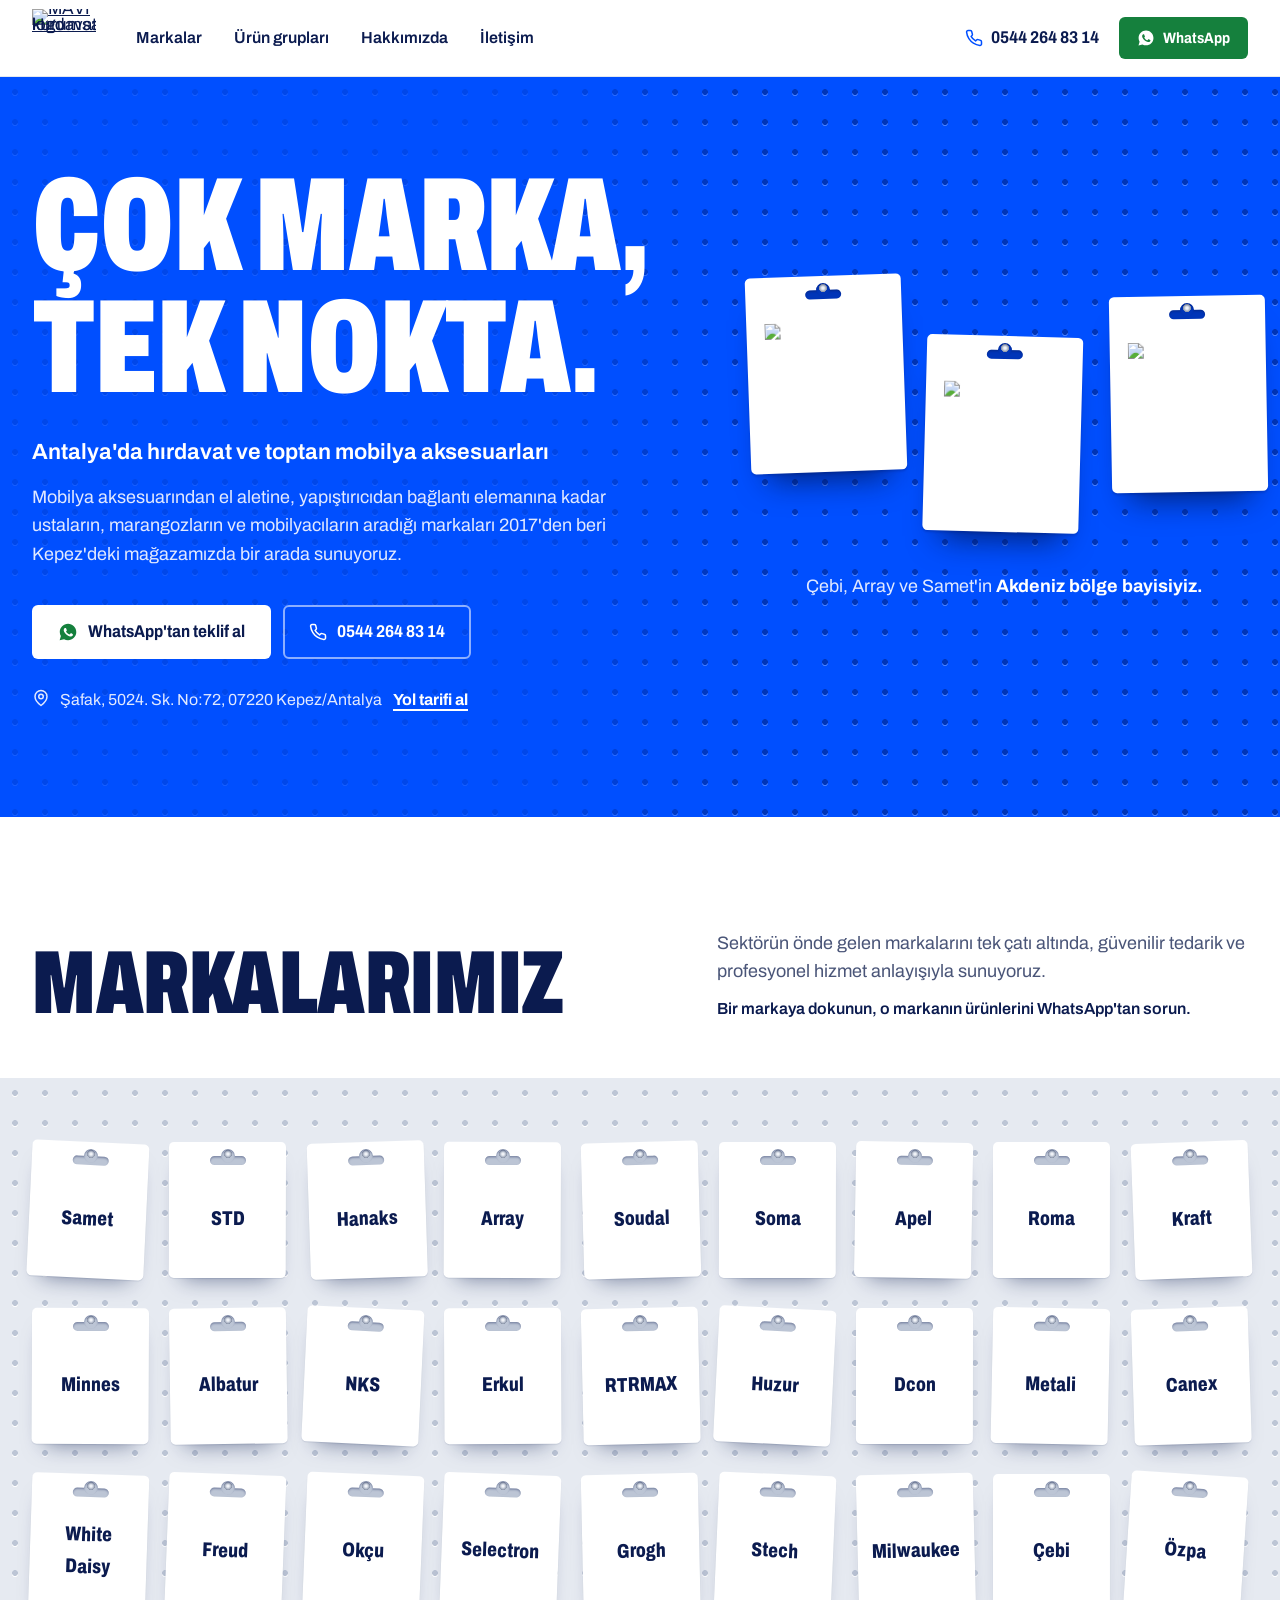
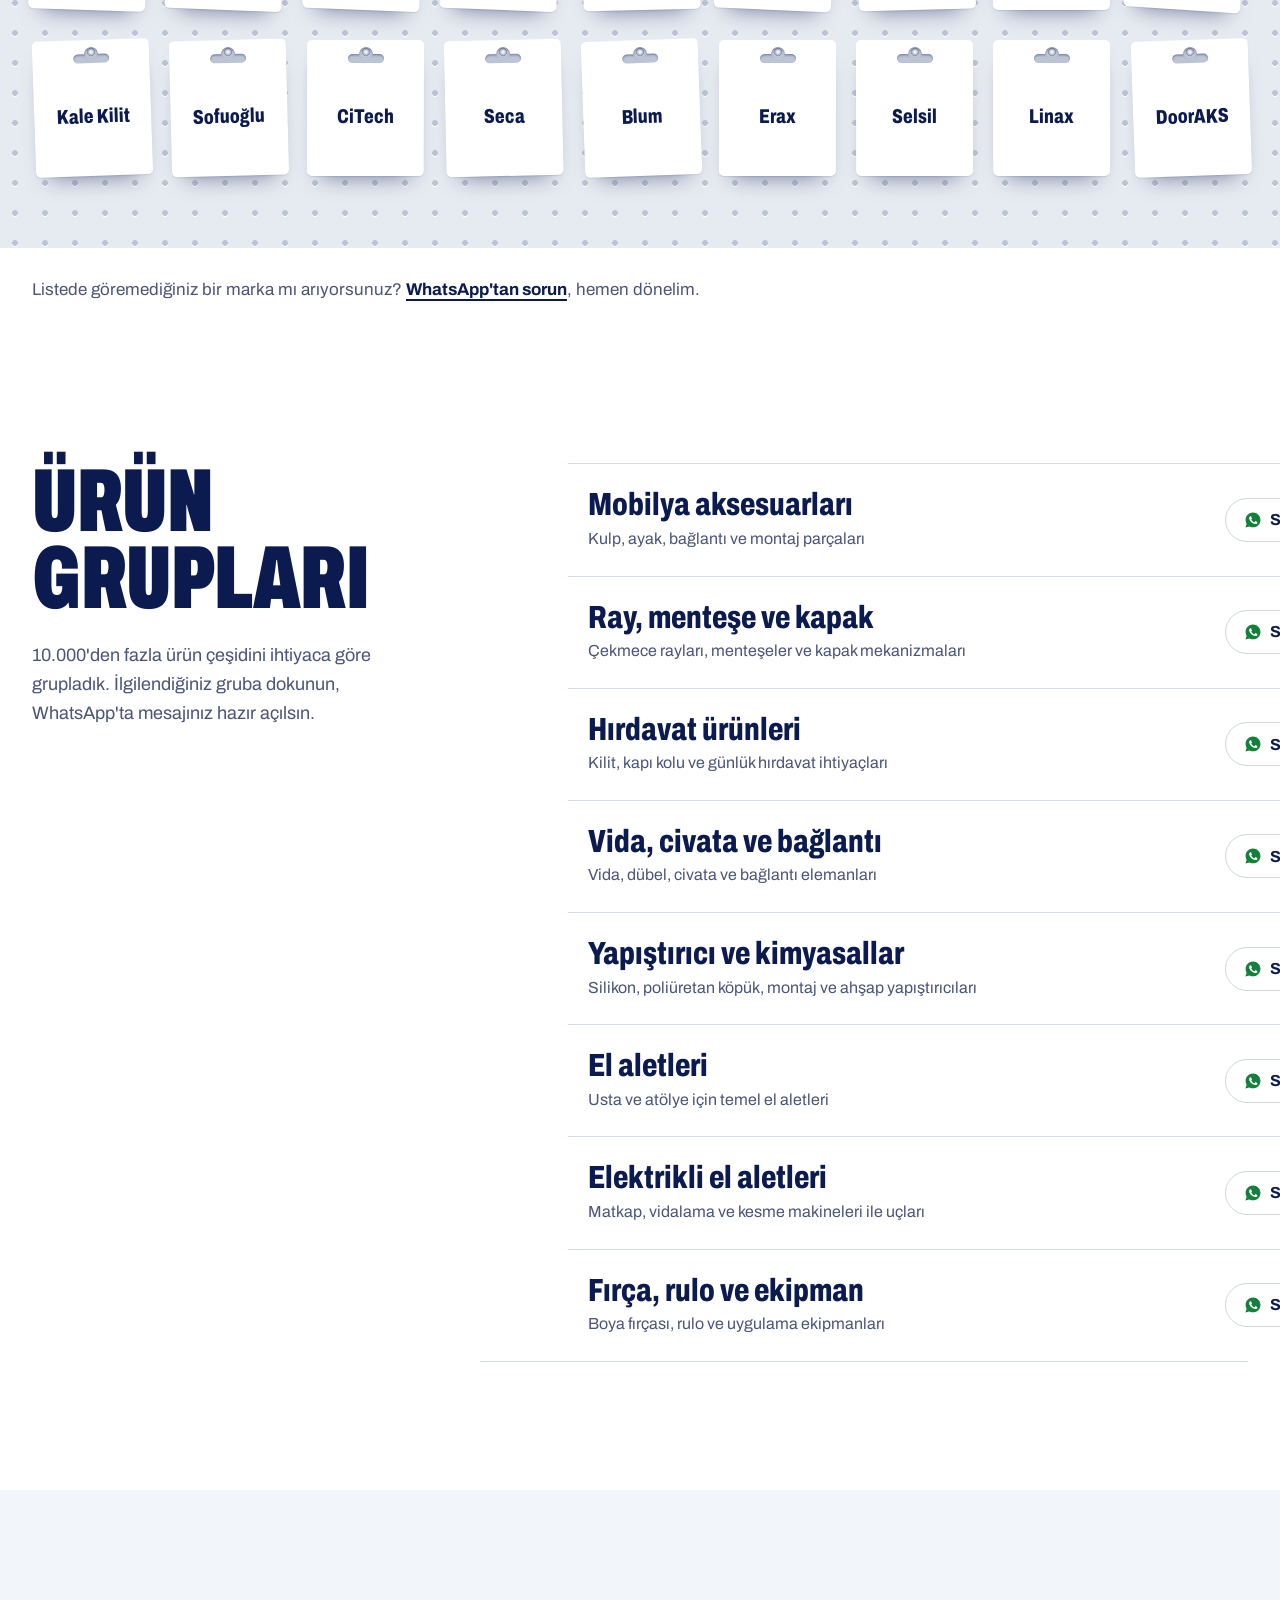
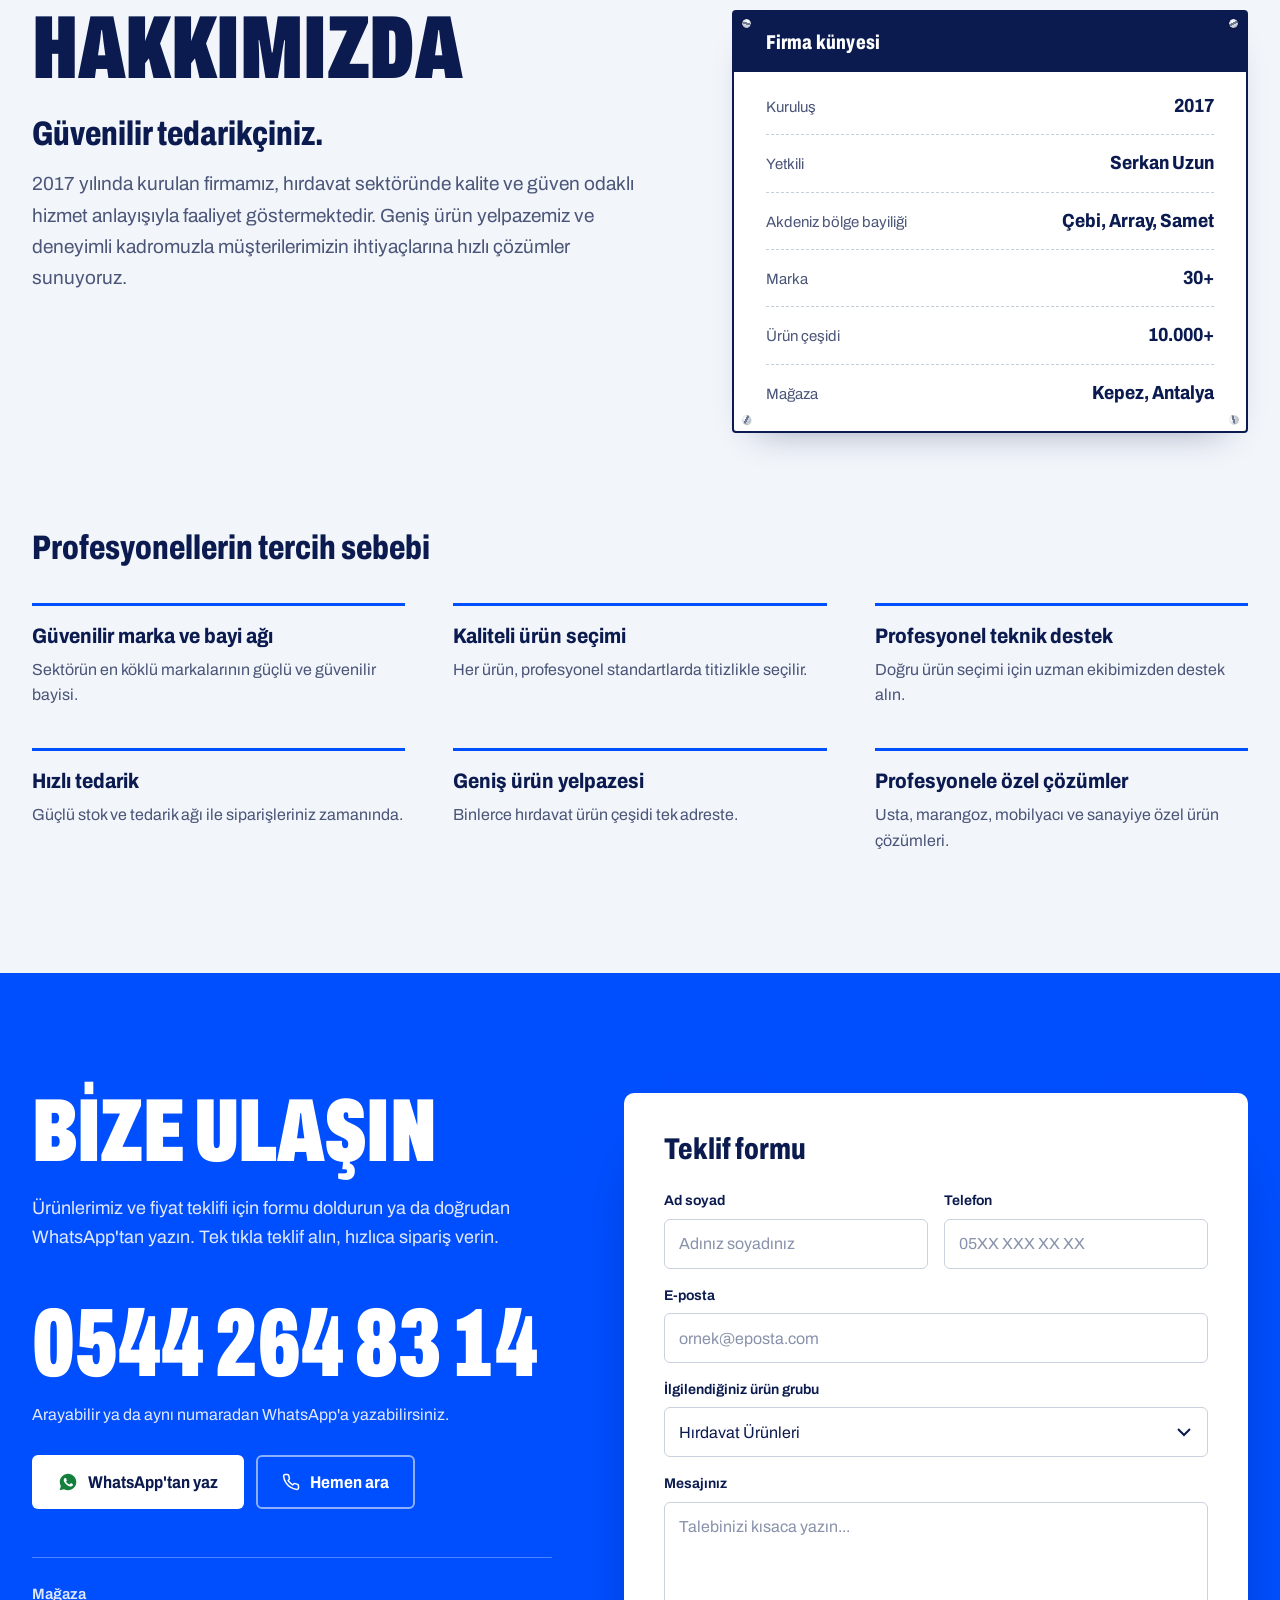
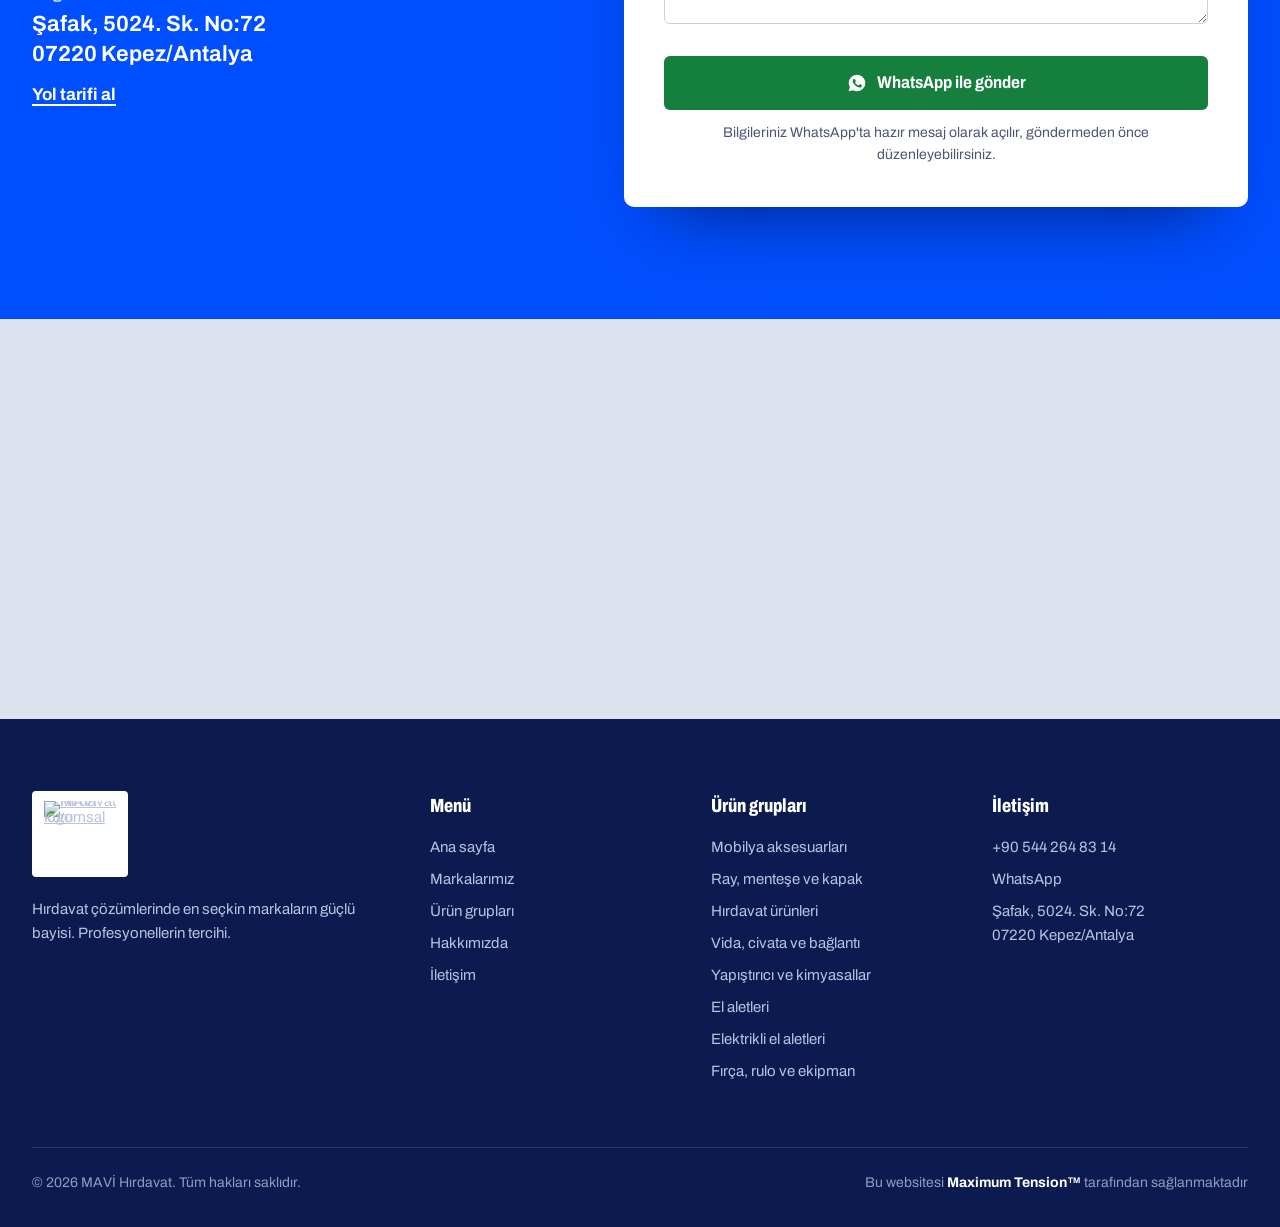
==== commit 6d053537: "2026/10/15" ====
--- a/src/index.html
+++ b/src/index.html
@@ -24,7 +24,117 @@
 <!--#|    Update | 2026/10/15      |#-->
 <!--#|___________|_________________|#-->
 <!--#################################-->
-<html lang="tr"> <head> <meta charset="UTF-8"/> <meta http-equiv="content-type" content="text/html; charset=utf-8"/> <meta http-equiv="content-language" content="tr"/> <meta http-equiv="x-ua-compatible" content="ie=11"/> <meta name="viewport" content="width=device-width,initial-scale=1,viewport-fit=cover"/> <meta name="title" content="Mavi Hırdavat | Toptan Mobilya Aksesuarları"/> <title>Mavi Hırdavat | Toptan Mobilya Aksesuarları</title> <link rel="canonical" href="https://mavihirdavat.com.tr/"/> <meta name="robots" content="all"/> <meta name="distribution" content="global"/> <meta name="rating" content="general"/> <meta name="revisit-after" content="1"/> <meta name="keywords" content="mavi hırdavat, hırdavat Antalya, Antalya hırdavat, Kepez hırdavat, hırdavat malzemeleri, yapı malzemeleri Antalya, el aletleri Antalya, inşaat malzemeleri, kilitler, kapı kolları, mobilya aksesuarları, menteşe, çekmece rayı, vida ve bağlantı elemanları, hırdavat ürünleri, toptan mobilya aksesuarları"/> <meta name="description" content="Mavi Hırdavat, Antalya'da kaliteli hırdavat, el aletleri, toptan mobilya aksesuarları, yapı malzemeleri, kapı kolları, kilitler ve mobilya aksesuarları sunar."/> <meta name="copyright" content="© 2026, Mavi Hırdavat All Rights Reserved."/> <meta name="author" content="Teoman Deniz"/> <meta name="generator" content="mavihirdavat.com.tr"/> <link id="favicon" rel="icon" type="image/x-icon" href="favicons/favicon.ico"/> <meta name="theme-color" content="#004FFF"/> <link rel="manifest" href="favicons/manifest.json" crossorigin="use-credentials"/> <meta name="mobile-web-app-capable" content="yes"/> <meta name="application-name" content="Mavi Hırdavat"/> <link rel="apple-touch-icon" sizes="1024x1024" href="favicons/favicon-1024x1024.png"/> <meta name="apple-mobile-web-app-capable" content="yes"/> <meta name="apple-mobile-web-app-status-bar-style" content="black-translucent"/> <meta name="apple-mobile-web-app-title" content="Mavi Hırdavat | Toptan Mobilya Aksesuarları"/> <link rel="apple-touch-startup-image" media="(device-width: 320px) and (device-height: 568px) and (-webkit-device-pixel-ratio: 2) and (orientation: portrait)" href="favicons/apple-touch-startup-image-640x1136.png"/> <link rel="apple-touch-startup-image" media="(device-width: 320px) and (device-height: 568px) and (-webkit-device-pixel-ratio: 2) and (orientation: landscape)" href="favicons/apple-touch-startup-image-1136x640.png"/> <link rel="apple-touch-startup-image" media="(device-width: 375px) and (device-height: 667px) and (-webkit-device-pixel-ratio: 2) and (orientation: portrait)" href="favicons/apple-touch-startup-image-750x1334.png"/> <link rel="apple-touch-startup-image" media="(device-width: 375px) and (device-height: 667px) and (-webkit-device-pixel-ratio: 2) and (orientation: landscape)" href="favicons/apple-touch-startup-image-1334x750.png"/> <link rel="apple-touch-startup-image" media="(device-width: 375px) and (device-height: 812px) and (-webkit-device-pixel-ratio: 3) and (orientation: portrait)" href="favicons/apple-touch-startup-image-1125x2436.png"/> <link rel="apple-touch-startup-image" media="(device-width: 375px) and (device-height: 812px) and (-webkit-device-pixel-ratio: 3) and (orientation: landscape)" href="favicons/apple-touch-startup-image-2436x1125.png"/> <link rel="apple-touch-startup-image" media="(device-width: 390px) and (device-height: 844px) and (-webkit-device-pixel-ratio: 3) and (orientation: portrait)" href="favicons/apple-touch-startup-image-1170x2532.png"/> <link rel="apple-touch-startup-image" media="(device-width: 390px) and (device-height: 844px) and (-webkit-device-pixel-ratio: 3) and (orientation: landscape)" href="favicons/apple-touch-startup-image-2532x1170.png"/> <link rel="apple-touch-startup-image" media="(device-width: 393px) and (device-height: 852px) and (-webkit-device-pixel-ratio: 3) and (orientation: portrait)" href="favicons/apple-touch-startup-image-1179x2556.png"/> <link rel="apple-touch-startup-image" media="(device-width: 393px) and (device-height: 852px) and (-webkit-device-pixel-ratio: 3) and (orientation: landscape)" href="favicons/apple-touch-startup-image-2556x1179.png"/> <link rel="apple-touch-startup-image" media="(device-width: 414px) and (device-height: 896px) and (-webkit-device-pixel-ratio: 2) and (orientation: portrait)" href="favicons/apple-touch-startup-image-828x1792.png"/> <link rel="apple-touch-startup-image" media="(device-width: 414px) and (device-height: 896px) and (-webkit-device-pixel-ratio: 2) and (orientation: landscape)" href="favicons/apple-touch-startup-image-1792x828.png"/> <link rel="apple-touch-startup-image" media="(device-width: 414px) and (device-height: 896px) and (-webkit-device-pixel-ratio: 3) and (orientation: portrait)" href="favicons/apple-touch-startup-image-1242x2688.png"/> <link rel="apple-touch-startup-image" media="(device-width: 414px) and (device-height: 896px) and (-webkit-device-pixel-ratio: 3) and (orientation: landscape)" href="favicons/apple-touch-startup-image-2688x1242.png"/> <link rel="apple-touch-startup-image" media="(device-width: 414px) and (device-height: 736px) and (-webkit-device-pixel-ratio: 3) and (orientation: portrait)" href="favicons/apple-touch-startup-image-1242x2208.png"/> <link rel="apple-touch-startup-image" media="(device-width: 414px) and (device-height: 736px) and (-webkit-device-pixel-ratio: 3) and (orientation: landscape)" href="favicons/apple-touch-startup-image-2208x1242.png"/> <link rel="apple-touch-startup-image" media="(device-width: 428px) and (device-height: 926px) and (-webkit-device-pixel-ratio: 3) and (orientation: portrait)" href="favicons/apple-touch-startup-image-1284x2778.png"/> <link rel="apple-touch-startup-image" media="(device-width: 428px) and (device-height: 926px) and (-webkit-device-pixel-ratio: 3) and (orientation: landscape)" href="favicons/apple-touch-startup-image-2778x1284.png"/> <link rel="apple-touch-startup-image" media="(device-width: 430px) and (device-height: 932px) and (-webkit-device-pixel-ratio: 3) and (orientation: portrait)" href="favicons/apple-touch-startup-image-1290x2796.png"/> <link rel="apple-touch-startup-image" media="(device-width: 430px) and (device-height: 932px) and (-webkit-device-pixel-ratio: 3) and (orientation: landscape)" href="favicons/apple-touch-startup-image-2796x1290.png"/> <link rel="apple-touch-startup-image" media="(device-width: 744px) and (device-height: 1133px) and (-webkit-device-pixel-ratio: 2) and (orientation: portrait)" href="favicons/apple-touch-startup-image-1488x2266.png"/> <link rel="apple-touch-startup-image" media="(device-width: 744px) and (device-height: 1133px) and (-webkit-device-pixel-ratio: 2) and (orientation: landscape)" href="favicons/apple-touch-startup-image-2266x1488.png"/> <link rel="apple-touch-startup-image" media="(device-width: 768px) and (device-height: 1024px) and (-webkit-device-pixel-ratio: 2) and (orientation: portrait)" href="favicons/apple-touch-startup-image-1536x2048.png"/> <link rel="apple-touch-startup-image" media="(device-width: 768px) and (device-height: 1024px) and (-webkit-device-pixel-ratio: 2) and (orientation: landscape)" href="favicons/apple-touch-startup-image-2048x1536.png"/> <link rel="apple-touch-startup-image" media="(device-width: 810px) and (device-height: 1080px) and (-webkit-device-pixel-ratio: 2) and (orientation: portrait)" href="favicons/apple-touch-startup-image-1620x2160.png"/> <link rel="apple-touch-startup-image" media="(device-width: 810px) and (device-height: 1080px) and (-webkit-device-pixel-ratio: 2) and (orientation: landscape)" href="favicons/apple-touch-startup-image-2160x1620.png"/> <link rel="apple-touch-startup-image" media="(device-width: 820px) and (device-height: 1080px) and (-webkit-device-pixel-ratio: 2) and (orientation: portrait)" href="favicons/apple-touch-startup-image-1640x2160.png"/> <link rel="apple-touch-startup-image" media="(device-width: 820px) and (device-height: 1080px) and (-webkit-device-pixel-ratio: 2) and (orientation: landscape)" href="favicons/apple-touch-startup-image-2160x1640.png"/> <link rel="apple-touch-startup-image" media="(device-width: 834px) and (device-height: 1194px) and (-webkit-device-pixel-ratio: 2) and (orientation: portrait)" href="favicons/apple-touch-startup-image-1668x2388.png"/> <link rel="apple-touch-startup-image" media="(device-width: 834px) and (device-height: 1194px) and (-webkit-device-pixel-ratio: 2) and (orientation: landscape)" href="favicons/apple-touch-startup-image-2388x1668.png"/> <link rel="apple-touch-startup-image" media="(device-width: 834px) and (device-height: 1112px) and (-webkit-device-pixel-ratio: 2) and (orientation: portrait)" href="favicons/apple-touch-startup-image-1668x2224.png"/> <link rel="apple-touch-startup-image" media="(device-width: 834px) and (device-height: 1112px) and (-webkit-device-pixel-ratio: 2) and (orientation: landscape)" href="favicons/apple-touch-startup-image-2224x1668.png"/> <link rel="apple-touch-startup-image" media="(device-width: 1024px) and (device-height: 1366px) and (-webkit-device-pixel-ratio: 2) and (orientation: portrait)" href="favicons/apple-touch-startup-image-2048x2732.png"/> <link rel="apple-touch-startup-image" media="(device-width: 1024px) and (device-height: 1366px) and (-webkit-device-pixel-ratio: 2) and (orientation: landscape)" href="favicons/apple-touch-startup-image-2732x2048.png"/> <link rel="yandex-tableau-widget" href="favicons/yandex-browser-manifest.json"/> <meta name="twitter:card" content="summary_large_image"/> <meta name="twitter:title" content="Mavi Hırdavat | Toptan Mobilya Aksesuarları"/> <meta name="twitter:description" content="Mavi Hırdavat, Antalya'da kaliteli hırdavat ve ekipmanlar"/> <meta name="twitter:image" content="https://mavihirdavat.com.tr/favicons/thumbnail.png"/> <meta name="twitter:image:alt" content="Mavi Hırdavat, Antalya'da kaliteli hırdavat ve ekipmanlar"/> <meta property="og:description" content="Mavi Hırdavat, Antalya'da kaliteli hırdavat ve ekipmanlar"/> <meta property="og:type" content="website"/> <meta property="og:title" content="Mavi Hırdavat | Toptan Mobilya Aksesuarları"/> <meta property="og:site_name" content="mavihirdavat.com.tr"/> <meta property="og:url" content="https://mavihirdavat.com.tr/"/> <meta property="og:image" content="https://mavihirdavat.com.tr/favicons/thumbnail.png"/> <meta property="og:image:alt" content="Mavi Hırdavat, Antalya'da kaliteli hırdavat, el aletleri, toptan mobilya aksesuarları, yapı malzemeleri, kapı kolları, kilitler ve mobilya aksesuarları sunar. Ürünlerimizi keşfedin ve bizimle iletişime geçin."/> <meta property="og:locale" content="tr_TR"/> <link rel="apple-touch-icon" href="favicons/apple-icon-57x57.png"/> <link rel="apple-touch-icon" sizes="57x57" href="favicons/apple-icon-57x57.png"/> <link rel="apple-touch-icon" sizes="60x60" href="favicons/apple-icon-60x60.png"/> <link rel="apple-touch-icon" sizes="72x72" href="favicons/apple-icon-72x72.png"/> <link rel="apple-touch-icon" sizes="76x76" href="favicons/apple-icon-76x76.png"/> <link rel="apple-touch-icon" sizes="114x114" href="favicons/apple-icon-114x114.png"/> <link rel="apple-touch-icon" sizes="120x120" href="favicons/apple-icon-120x120.png"/> <link rel="apple-touch-icon" sizes="144x144" href="favicons/apple-icon-144x144.png"/> <link rel="apple-touch-icon" sizes="152x152" href="favicons/apple-icon-152x152.png"/> <link rel="apple-touch-icon" sizes="167x167" href="favicons/apple-icon-167x167.png"/> <link rel="apple-touch-icon" sizes="180x180" href="favicons/apple-icon-180x180.png"/> <link id="favicon_16" rel="icon" type="image/png" href="favicons/favicon-16x16.png"/> <link id="favicon_16_shortcut" rel="shortcut icon" href="favicons/favicon-16x16.png"/> <link id="favicon_16_sizes" rel="icon" type="image/png" sizes="16x16" href="favicons/favicon-16x16.png"/> <link id="favicon_32" rel="icon" type="image/png" sizes="32x32" href="favicons/favicon-32x32.png"/> <link rel="icon" type="image/png" sizes="48x48" href="favicons/favicon-48x48.png"/> <link rel="icon" type="image/png" sizes="96x96" href="favicons/favicon-96x96.png"/> <link rel="icon" type="image/png" sizes="144x144" href="favicons/favicon-144x144.png"/> <link rel="icon" type="image/png" sizes="192x192" href="favicons/favicon-192x192.png"/> <link rel="icon" type="image/png" sizes="256x256" href="favicons/favicon-256x256.png"/> <link rel="icon" type="image/png" sizes="384x384" href="favicons/favicon-384x384.png"/> <link rel="icon" type="image/png" sizes="512x512" href="favicons/favicon-512x512.png"/> <link rel="icon" type="image/png" sizes="1024x1024" href="favicons/favicon-1024x1024.png"/> <meta name="msapplication-TileColor" content="#004FFF"/> <meta name="msapplication-TitleImage" content="favicons/favicon-144x144.png"/> <meta name="msapplication-config" content="favicons/browserconfig.xml"> <meta name="geo.region" content="TR-07"/> <meta name="geo.placename" content="Kepez, Antalya"/> <meta name="geo.position" content="36.9202005;30.6345012"/> <meta name="ICBM" content="36.9202005, 30.6345012"/> <link rel="preload" as="font" type="font/woff2" href="css/fonts/archivo/archivo.woff2" crossorigin="anonymous"/> <link rel="stylesheet" href="css/fonts/archivo.css"/> <link rel="stylesheet" href="style.css"/> <script type="application/ld+json"> {
+<html lang="tr">
+ <head>
+  <meta charset="UTF-8"/>
+  <meta http-equiv="content-type" content="text/html; charset=utf-8"/>
+  <meta http-equiv="content-language" content="tr"/>
+  <meta http-equiv="x-ua-compatible" content="ie=11"/>
+  <meta name="viewport" content="width=device-width, initial-scale=1.0, viewport-fit=cover"/>
+  <meta name="title" content="Mavi Hırdavat | Toptan Mobilya Aksesuarları"/>
+  <title>Mavi Hırdavat | Toptan Mobilya Aksesuarları</title>
+  <link rel="canonical" href="https://mavihirdavat.com.tr/"/>
+  <meta name="robots" content="all"/>
+  <meta name="distribution" content="global"/>
+  <meta name="rating" content="general"/>
+  <meta name="revisit-after" content="1"/>
+  <meta name="keywords" content="mavi hırdavat, hırdavat Antalya, Antalya hırdavat, Kepez hırdavat, hırdavat malzemeleri, yapı malzemeleri Antalya, el aletleri Antalya, inşaat malzemeleri, kilitler, kapı kolları, mobilya aksesuarları, menteşe, çekmece rayı, vida ve bağlantı elemanları, hırdavat ürünleri, toptan mobilya aksesuarları"/>
+  <meta name="description" content="Mavi Hırdavat, Antalya'da kaliteli hırdavat, el aletleri, toptan mobilya aksesuarları, yapı malzemeleri, kapı kolları, kilitler ve mobilya aksesuarları sunar."/>
+  <meta name="copyright" content="© 2026, Mavi Hırdavat All Rights Reserved."/>
+  <meta name="author" content="Teoman Deniz"/>
+  <meta name="generator" content="mavihirdavat.com.tr"/>
+  <link ID="favicon" rel="icon" type="image/x-icon" href="favicons/favicon.ico"/>
+  <meta name="theme-color" content="#004FFF"/>
+  <link rel="manifest" href="favicons/manifest.json" crossorigin="use-credentials"/>
+  <meta name="mobile-web-app-capable" content="yes"/>
+  <meta name="application-name" content="Mavi Hırdavat"/>
+  <link rel="apple-touch-icon" sizes="1024x1024" href="favicons/favicon-1024x1024.png"/>
+  <meta name="apple-mobile-web-app-capable" content="yes"/>
+  <meta name="apple-mobile-web-app-status-bar-style" content="black-translucent"/>
+  <meta name="apple-mobile-web-app-title" content="Mavi Hırdavat | Toptan Mobilya Aksesuarları"/>
+  <link rel="apple-touch-startup-image" media="(device-width: 320px) and (device-height: 568px) and (-webkit-device-pixel-ratio: 2) and (orientation: portrait)" href="favicons/apple-touch-startup-image-640x1136.png"/>
+  <link rel="apple-touch-startup-image" media="(device-width: 320px) and (device-height: 568px) and (-webkit-device-pixel-ratio: 2) and (orientation: landscape)" href="favicons/apple-touch-startup-image-1136x640.png"/>
+  <link rel="apple-touch-startup-image" media="(device-width: 375px) and (device-height: 667px) and (-webkit-device-pixel-ratio: 2) and (orientation: portrait)" href="favicons/apple-touch-startup-image-750x1334.png"/>
+  <link rel="apple-touch-startup-image" media="(device-width: 375px) and (device-height: 667px) and (-webkit-device-pixel-ratio: 2) and (orientation: landscape)" href="favicons/apple-touch-startup-image-1334x750.png"/>
+  <link rel="apple-touch-startup-image" media="(device-width: 375px) and (device-height: 812px) and (-webkit-device-pixel-ratio: 3) and (orientation: portrait)" href="favicons/apple-touch-startup-image-1125x2436.png"/>
+  <link rel="apple-touch-startup-image" media="(device-width: 375px) and (device-height: 812px) and (-webkit-device-pixel-ratio: 3) and (orientation: landscape)" href="favicons/apple-touch-startup-image-2436x1125.png"/>
+  <link rel="apple-touch-startup-image" media="(device-width: 390px) and (device-height: 844px) and (-webkit-device-pixel-ratio: 3) and (orientation: portrait)" href="favicons/apple-touch-startup-image-1170x2532.png"/>
+  <link rel="apple-touch-startup-image" media="(device-width: 390px) and (device-height: 844px) and (-webkit-device-pixel-ratio: 3) and (orientation: landscape)" href="favicons/apple-touch-startup-image-2532x1170.png"/>
+  <link rel="apple-touch-startup-image" media="(device-width: 393px) and (device-height: 852px) and (-webkit-device-pixel-ratio: 3) and (orientation: portrait)" href="favicons/apple-touch-startup-image-1179x2556.png"/>
+  <link rel="apple-touch-startup-image" media="(device-width: 393px) and (device-height: 852px) and (-webkit-device-pixel-ratio: 3) and (orientation: landscape)" href="favicons/apple-touch-startup-image-2556x1179.png"/>
+  <link rel="apple-touch-startup-image" media="(device-width: 414px) and (device-height: 896px) and (-webkit-device-pixel-ratio: 2) and (orientation: portrait)" href="favicons/apple-touch-startup-image-828x1792.png"/>
+  <link rel="apple-touch-startup-image" media="(device-width: 414px) and (device-height: 896px) and (-webkit-device-pixel-ratio: 2) and (orientation: landscape)" href="favicons/apple-touch-startup-image-1792x828.png"/>
+  <link rel="apple-touch-startup-image" media="(device-width: 414px) and (device-height: 896px) and (-webkit-device-pixel-ratio: 3) and (orientation: portrait)" href="favicons/apple-touch-startup-image-1242x2688.png"/>
+  <link rel="apple-touch-startup-image" media="(device-width: 414px) and (device-height: 896px) and (-webkit-device-pixel-ratio: 3) and (orientation: landscape)" href="favicons/apple-touch-startup-image-2688x1242.png"/>
+  <link rel="apple-touch-startup-image" media="(device-width: 414px) and (device-height: 736px) and (-webkit-device-pixel-ratio: 3) and (orientation: portrait)" href="favicons/apple-touch-startup-image-1242x2208.png"/>
+  <link rel="apple-touch-startup-image" media="(device-width: 414px) and (device-height: 736px) and (-webkit-device-pixel-ratio: 3) and (orientation: landscape)" href="favicons/apple-touch-startup-image-2208x1242.png"/>
+  <link rel="apple-touch-startup-image" media="(device-width: 428px) and (device-height: 926px) and (-webkit-device-pixel-ratio: 3) and (orientation: portrait)" href="favicons/apple-touch-startup-image-1284x2778.png"/>
+  <link rel="apple-touch-startup-image" media="(device-width: 428px) and (device-height: 926px) and (-webkit-device-pixel-ratio: 3) and (orientation: landscape)" href="favicons/apple-touch-startup-image-2778x1284.png"/>
+  <link rel="apple-touch-startup-image" media="(device-width: 430px) and (device-height: 932px) and (-webkit-device-pixel-ratio: 3) and (orientation: portrait)" href="favicons/apple-touch-startup-image-1290x2796.png"/>
+  <link rel="apple-touch-startup-image" media="(device-width: 430px) and (device-height: 932px) and (-webkit-device-pixel-ratio: 3) and (orientation: landscape)" href="favicons/apple-touch-startup-image-2796x1290.png"/>
+  <link rel="apple-touch-startup-image" media="(device-width: 744px) and (device-height: 1133px) and (-webkit-device-pixel-ratio: 2) and (orientation: portrait)" href="favicons/apple-touch-startup-image-1488x2266.png"/>
+  <link rel="apple-touch-startup-image" media="(device-width: 744px) and (device-height: 1133px) and (-webkit-device-pixel-ratio: 2) and (orientation: landscape)" href="favicons/apple-touch-startup-image-2266x1488.png"/>
+  <link rel="apple-touch-startup-image" media="(device-width: 768px) and (device-height: 1024px) and (-webkit-device-pixel-ratio: 2) and (orientation: portrait)" href="favicons/apple-touch-startup-image-1536x2048.png"/>
+  <link rel="apple-touch-startup-image" media="(device-width: 768px) and (device-height: 1024px) and (-webkit-device-pixel-ratio: 2) and (orientation: landscape)" href="favicons/apple-touch-startup-image-2048x1536.png"/>
+  <link rel="apple-touch-startup-image" media="(device-width: 810px) and (device-height: 1080px) and (-webkit-device-pixel-ratio: 2) and (orientation: portrait)" href="favicons/apple-touch-startup-image-1620x2160.png"/>
+  <link rel="apple-touch-startup-image" media="(device-width: 810px) and (device-height: 1080px) and (-webkit-device-pixel-ratio: 2) and (orientation: landscape)" href="favicons/apple-touch-startup-image-2160x1620.png"/>
+  <link rel="apple-touch-startup-image" media="(device-width: 820px) and (device-height: 1080px) and (-webkit-device-pixel-ratio: 2) and (orientation: portrait)" href="favicons/apple-touch-startup-image-1640x2160.png"/>
+  <link rel="apple-touch-startup-image" media="(device-width: 820px) and (device-height: 1080px) and (-webkit-device-pixel-ratio: 2) and (orientation: landscape)" href="favicons/apple-touch-startup-image-2160x1640.png"/>
+  <link rel="apple-touch-startup-image" media="(device-width: 834px) and (device-height: 1194px) and (-webkit-device-pixel-ratio: 2) and (orientation: portrait)" href="favicons/apple-touch-startup-image-1668x2388.png"/>
+  <link rel="apple-touch-startup-image" media="(device-width: 834px) and (device-height: 1194px) and (-webkit-device-pixel-ratio: 2) and (orientation: landscape)" href="favicons/apple-touch-startup-image-2388x1668.png"/>
+  <link rel="apple-touch-startup-image" media="(device-width: 834px) and (device-height: 1112px) and (-webkit-device-pixel-ratio: 2) and (orientation: portrait)" href="favicons/apple-touch-startup-image-1668x2224.png"/>
+  <link rel="apple-touch-startup-image" media="(device-width: 834px) and (device-height: 1112px) and (-webkit-device-pixel-ratio: 2) and (orientation: landscape)" href="favicons/apple-touch-startup-image-2224x1668.png"/>
+  <link rel="apple-touch-startup-image" media="(device-width: 1024px) and (device-height: 1366px) and (-webkit-device-pixel-ratio: 2) and (orientation: portrait)" href="favicons/apple-touch-startup-image-2048x2732.png"/>
+  <link rel="apple-touch-startup-image" media="(device-width: 1024px) and (device-height: 1366px) and (-webkit-device-pixel-ratio: 2) and (orientation: landscape)" href="favicons/apple-touch-startup-image-2732x2048.png"/>
+  <link rel="yandex-tableau-widget" href="favicons/yandex-browser-manifest.json"/>
+  <meta name="twitter:card" content="summary_large_image"/>
+  <meta name="twitter:title" content="Mavi Hırdavat | Toptan Mobilya Aksesuarları"/>
+  <meta name="twitter:description" content="Mavi Hırdavat, Antalya'da kaliteli hırdavat ve ekipmanlar"/>
+  <meta name="twitter:image" content="https://mavihirdavat.com.tr/favicons/thumbnail.png"/>
+  <meta name="twitter:image:alt" content="Mavi Hırdavat, Antalya'da kaliteli hırdavat ve ekipmanlar"/>
+  <meta property="og:description" content="Mavi Hırdavat, Antalya'da kaliteli hırdavat ve ekipmanlar"/>
+  <meta property="og:type" content="website"/>
+  <meta property="og:title" content="Mavi Hırdavat | Toptan Mobilya Aksesuarları"/>
+  <meta property="og:site_name" content="mavihirdavat.com.tr"/>
+  <meta property="og:url" content="https://mavihirdavat.com.tr/"/>
+  <meta property="og:image" content="https://mavihirdavat.com.tr/favicons/thumbnail.png"/>
+  <meta property="og:image:alt" content="Mavi Hırdavat, Antalya'da kaliteli hırdavat, el aletleri, toptan mobilya aksesuarları, yapı malzemeleri, kapı kolları, kilitler ve mobilya aksesuarları sunar. Ürünlerimizi keşfedin ve bizimle iletişime geçin."/>
+  <meta property="og:locale" content="tr_TR"/>
+  <link rel="apple-touch-icon" href="favicons/apple-icon-57x57.png"/>
+  <link rel="apple-touch-icon" sizes="57x57" href="favicons/apple-icon-57x57.png"/>
+  <link rel="apple-touch-icon" sizes="60x60" href="favicons/apple-icon-60x60.png"/>
+  <link rel="apple-touch-icon" sizes="72x72" href="favicons/apple-icon-72x72.png"/>
+  <link rel="apple-touch-icon" sizes="76x76" href="favicons/apple-icon-76x76.png"/>
+  <link rel="apple-touch-icon" sizes="114x114" href="favicons/apple-icon-114x114.png"/>
+  <link rel="apple-touch-icon" sizes="120x120" href="favicons/apple-icon-120x120.png"/>
+  <link rel="apple-touch-icon" sizes="144x144" href="favicons/apple-icon-144x144.png"/>
+  <link rel="apple-touch-icon" sizes="152x152" href="favicons/apple-icon-152x152.png"/>
+  <link rel="apple-touch-icon" sizes="167x167" href="favicons/apple-icon-167x167.png"/>
+  <link rel="apple-touch-icon" sizes="180x180" href="favicons/apple-icon-180x180.png"/>
+  <link id="favicon_16" rel="icon" type="image/png" href="favicons/favicon-16x16.png"/>
+  <link id="favicon_16_shortcut" rel="shortcut icon" href="favicons/favicon-16x16.png"/>
+  <link id="favicon_16_sizes" rel="icon" type="image/png" sizes="16x16" href="favicons/favicon-16x16.png"/>
+  <link id="favicon_32" rel="icon" type="image/png" sizes="32x32" href="favicons/favicon-32x32.png"/>
+  <link rel="icon" type="image/png" sizes="48x48" href="favicons/favicon-48x48.png"/>
+  <link rel="icon" type="image/png" sizes="96x96" href="favicons/favicon-96x96.png"/>
+  <link rel="icon" type="image/png" sizes="144x144" href="favicons/favicon-144x144.png"/>
+  <link rel="icon" type="image/png" sizes="192x192" href="favicons/favicon-192x192.png"/>
+  <link rel="icon" type="image/png" sizes="256x256" href="favicons/favicon-256x256.png"/>
+  <link rel="icon" type="image/png" sizes="384x384" href="favicons/favicon-384x384.png"/>
+  <link rel="icon" type="image/png" sizes="512x512" href="favicons/favicon-512x512.png"/>
+  <link rel="icon" type="image/png" sizes="1024x1024" href="favicons/favicon-1024x1024.png"/>
+  <meta name="msapplication-TileColor" content="#004FFF"/>
+  <meta name="msapplication-TitleImage" content="favicons/favicon-144x144.png"/>
+  <meta name="msapplication-config" content="favicons/browserconfig.xml">
+  <meta name="geo.region" content="TR-07"/>
+  <meta name="geo.placename" content="Kepez, Antalya"/>
+  <meta name="geo.position" content="36.9202005;30.6345012"/>
+  <meta name="ICBM" content="36.9202005, 30.6345012"/>
+  <link rel="preload" as="font" type="font/woff2" href="css/fonts/archivo/archivo.woff2" crossorigin="anonymous"/>
+  <link rel="stylesheet" href="css/fonts/archivo.css"/>
+  <link rel="stylesheet" href="style.css"/>
+  <script type="application/ld+json">
+   {
    	"@context": "https://schema.org",
    	"@type": "HardwareStore",
    	"name": "Mavi Hırdavat",
@@ -196,6 +306,604 @@
    			"name": "DoorAKS"
    		}
    	]
-   } </script> <!--[if IE]>
+   }
+  </script>
+  <!--[if IE]>
    <script type="text/javascript" src="js/IE.js"></script>
-  <![endif]--> <!--[if !IE]>--> <script type="text/javascript" src="js/JS.js"></script> <script type="text/javascript" src="js/smooth_scroll.js"></script> <!--<![endif]--> <script type="text/javascript" src="lang.js"></script> </head> <body id="body"> <svg class="sprite" xmlns="http://www.w3.org/2000/svg" xmlns:xlink="http://www.w3.org/1999/xlink" aria-hidden="true" focusable="false"><symbol id="i_whatsapp" viewBox="0 0 24 24"><path fill="currentColor" d="M12.04 2C6.58 2 2.13 6.45 2.13 11.91c0 1.75.46 3.45 1.32 4.95L2 22l5.25-1.38c1.45.79 3.08 1.21 4.79 1.21 5.46 0 9.91-4.45 9.91-9.91C21.95 6.45 17.5 2 12.04 2zm5.8 14.02c-.24.68-1.4 1.3-1.94 1.34-.5.05-.97.24-3.26-.68-2.76-1.09-4.5-3.92-4.64-4.1-.13-.18-1.11-1.48-1.11-2.82 0-1.34.7-2 .95-2.27.24-.27.53-.34.71-.34.18 0 .36 0 .51.01.16.01.39-.06.6.46.24.55.81 1.9.88 2.04.07.14.12.3.02.48-.09.18-.14.3-.27.46-.14.16-.29.36-.41.48-.14.14-.28.29-.12.56.16.27.71 1.17 1.53 1.9 1.05.94 1.94 1.23 2.21 1.37.27.14.43.12.59-.07.16-.18.68-.79.86-1.07.18-.27.36-.22.6-.13.24.09 1.55.73 1.81.86.27.14.45.2.51.31.07.11.07.64-.17 1.32z"/></symbol><symbol id="i_phone" viewBox="0 0 24 24"><path fill="none" stroke="currentColor" stroke-width="2" stroke-linecap="round" stroke-linejoin="round" d="M22 16.92v3a2 2 0 0 1-2.18 2 19.8 19.8 0 0 1-8.63-3.07 19.5 19.5 0 0 1-6-6 19.8 19.8 0 0 1-3.07-8.67A2 2 0 0 1 4.11 2h3a2 2 0 0 1 2 1.72c.13.96.36 1.9.7 2.81a2 2 0 0 1-.45 2.11L8.09 9.91a16 16 0 0 0 6 6l1.27-1.27a2 2 0 0 1 2.11-.45c.91.34 1.85.57 2.81.7A2 2 0 0 1 22 16.92z"/></symbol><symbol id="i_pin" viewBox="0 0 24 24"><g fill="none" stroke="currentColor" stroke-width="2" stroke-linecap="round" stroke-linejoin="round"><path d="M20 10c0 6-8 12-8 12s-8-6-8-12a8 8 0 0 1 16 0z"/><circle cx="12" cy="10" r="3"/></g></symbol></svg> <a class="skip_link" href="#icerik">İçeriğe geç</a> <header id="header" class="header"> <div class="container header_inner"> <a class="logo" href="#anasayfa" aria-label="Mavi Hırdavat ana sayfa"> <img class="logo_img" src="assets/logo-mark.png" alt="MAVİ Hırdavat kurumsal logo" width="64" height="59"/> </a> <nav class="nav" aria-label="Ana menü"> <a class="nav_link" href="#markalar">Markalar</a> <a class="nav_link" href="#urun-gruplari">Ürün grupları</a> <a class="nav_link" href="#hakkimizda">Hakkımızda</a> <a class="nav_link" href="#iletisim">İletişim</a> </nav> <div class="header_actions"> <a class="header_phone" href="tel:+905442648314"><svg class="icon" width="18" height="18" aria-hidden="true" focusable="false"><use href="#i_phone" xlink:href="#i_phone"/></svg>0544 264 83 14</a> <a class="button button_whatsapp button_small whatsapp_link" href="https://wa.me/905442648314" target="_blank" rel="noopener"><svg class="icon" width="18" height="18" aria-hidden="true" focusable="false"><use href="#i_whatsapp" xlink:href="#i_whatsapp"/></svg>WhatsApp</a> </div> <button id="burger" class="burger" type="button" aria-label="Menüyü aç" aria-expanded="false" aria-controls="mobile_menu" onclick="toggle_menu()"> <span class="burger_line"></span> <span class="burger_line"></span> <span class="burger_line"></span> </button> </div> <nav id="mobile_menu" class="mobile_menu" aria-label="Mobil menü"> <a class="mobile_menu_link" href="#markalar" onclick="close_menu()">Markalar</a> <a class="mobile_menu_link" href="#urun-gruplari" onclick="close_menu()">Ürün grupları</a> <a class="mobile_menu_link" href="#hakkimizda" onclick="close_menu()">Hakkımızda</a> <a class="mobile_menu_link" href="#iletisim" onclick="close_menu()">İletişim</a> </nav> </header> <main id="icerik"> <section id="anasayfa" class="hero"> <div class="container hero_inner"> <div class="hero_text"> <h1 class="hero_title"> <span class="hero_title_main">ÇOK MARKA,<br/>TEK NOKTA.</span> <span class="hero_title_sub">Antalya'da hırdavat ve toptan mobilya aksesuarları</span> </h1> <p class="hero_lead">Mobilya aksesuarından el aletine, yapıştırıcıdan bağlantı elemanına kadar ustaların, marangozların ve mobilyacıların aradığı markaları 2017'den beri Kepez'deki mağazamızda bir arada sunuyoruz.</p> <div class="hero_buttons"> <a class="button button_light whatsapp_link" href="https://wa.me/905442648314" target="_blank" rel="noopener"><svg class="icon icon_whatsapp" width="20" height="20" aria-hidden="true" focusable="false"><use href="#i_whatsapp" xlink:href="#i_whatsapp"/></svg>WhatsApp'tan teklif al</a> <a class="button button_outline" href="tel:+905442648314"><svg class="icon" width="18" height="18" aria-hidden="true" focusable="false"><use href="#i_phone" xlink:href="#i_phone"/></svg>0544 264 83 14</a> </div> <p class="hero_address"><svg class="icon" width="18" height="18" aria-hidden="true" focusable="false"><use href="#i_pin" xlink:href="#i_pin"/></svg><span class="hero_address_text">Şafak, 5024. Sk. No:72, 07220 Kepez/Antalya <a class="hero_address_link" href="https://www.google.com/maps/dir/?api=1&amp;destination=36.9202005,30.6345012" target="_blank" rel="noopener">Yol tarifi al</a></span></p> </div> <div class="hero_dealers"> <ul class="dealer_list"> <li class="dealer dealer_1"> <div class="tag tag_large"> <img class="tag_logo" src="assets/brands/cebi.png" alt="Çebi - Akdeniz bölge bayisi MAVİ Hırdavat" width="120" height="120" decoding="async"/> </div> </li> <li class="dealer dealer_2"> <div class="tag tag_large"> <img class="tag_logo" src="assets/brands/array.png" alt="Array - Akdeniz bölge bayisi MAVİ Hırdavat" width="120" height="120" decoding="async"/> </div> </li> <li class="dealer dealer_3"> <div class="tag tag_large"> <img class="tag_logo" src="assets/brands/samet.png" alt="Samet - Akdeniz bölge bayisi MAVİ Hırdavat" width="120" height="120" decoding="async"/> </div> </li> </ul> <p class="dealer_caption">Çebi, Array ve Samet'in <strong>Akdeniz bölge bayisiyiz.</strong></p> </div> </div> </section> <section id="markalar" class="brands"> <div class="container section_head"> <h2 class="section_title">MARKALARIMIZ</h2> <div class="section_side"> <p class="section_desc">Sektörün önde gelen markalarını tek çatı altında, güvenilir tedarik ve profesyonel hizmet anlayışıyla sunuyoruz.</p> <p class="section_note">Bir markaya dokunun, o markanın ürünlerini WhatsApp'tan sorun.</p> </div> </div> <div class="pegboard pegboard_steel brand_board"> <ul class="container brand_wall"> <li class="wall_item"> <a class="tag brand_tag" href="https://wa.me/905442648314" target="_blank" rel="noopener" data-brand="Samet" aria-label="Samet ürünlerini WhatsApp'tan sor"> <img class="tag_logo" src="assets/brands/samet.png" alt="Samet markası logosu - MAVİ Hırdavat bayisi" loading="lazy" decoding="async" width="120" height="120" onerror='DOM.CLASS.ADD(this.parentNode,"no_logo")'/> <span class="tag_name">Samet</span> <span class="tag_hint"><svg class="icon tag_hint_icon" width="14" height="14" aria-hidden="true" focusable="false"><use href="#i_whatsapp" xlink:href="#i_whatsapp"/></svg> Sor</span> </a> </li> <li class="wall_item"> <a class="tag brand_tag" href="https://wa.me/905442648314" target="_blank" rel="noopener" data-brand="STD" aria-label="STD ürünlerini WhatsApp'tan sor"> <img class="tag_logo" src="assets/brands/std.png" alt="STD markası logosu - MAVİ Hırdavat bayisi" loading="lazy" decoding="async" width="120" height="120" onerror='DOM.CLASS.ADD(this.parentNode,"no_logo")'/> <span class="tag_name">STD</span> <span class="tag_hint"><svg class="icon tag_hint_icon" width="14" height="14" aria-hidden="true" focusable="false"><use href="#i_whatsapp" xlink:href="#i_whatsapp"/></svg> Sor</span> </a> </li> <li class="wall_item"> <a class="tag brand_tag" href="https://wa.me/905442648314" target="_blank" rel="noopener" data-brand="Hanaks" aria-label="Hanaks ürünlerini WhatsApp'tan sor"> <img class="tag_logo" src="assets/brands/hanaks.png" alt="Hanaks markası logosu - MAVİ Hırdavat bayisi" loading="lazy" decoding="async" width="120" height="120" onerror='DOM.CLASS.ADD(this.parentNode,"no_logo")'/> <span class="tag_name">Hanaks</span> <span class="tag_hint"><svg class="icon tag_hint_icon" width="14" height="14" aria-hidden="true" focusable="false"><use href="#i_whatsapp" xlink:href="#i_whatsapp"/></svg> Sor</span> </a> </li> <li class="wall_item"> <a class="tag brand_tag" href="https://wa.me/905442648314" target="_blank" rel="noopener" data-brand="Array" aria-label="Array ürünlerini WhatsApp'tan sor"> <img class="tag_logo" src="assets/brands/array.png" alt="Array markası logosu - MAVİ Hırdavat bayisi" loading="lazy" decoding="async" width="120" height="120" onerror='DOM.CLASS.ADD(this.parentNode,"no_logo")'/> <span class="tag_name">Array</span> <span class="tag_hint"><svg class="icon tag_hint_icon" width="14" height="14" aria-hidden="true" focusable="false"><use href="#i_whatsapp" xlink:href="#i_whatsapp"/></svg> Sor</span> </a> </li> <li class="wall_item"> <a class="tag brand_tag" href="https://wa.me/905442648314" target="_blank" rel="noopener" data-brand="Soudal" aria-label="Soudal ürünlerini WhatsApp'tan sor"> <img class="tag_logo" src="assets/brands/soudal.png" alt="Soudal markası logosu - MAVİ Hırdavat bayisi" loading="lazy" decoding="async" width="120" height="120" onerror='DOM.CLASS.ADD(this.parentNode,"no_logo")'/> <span class="tag_name">Soudal</span> <span class="tag_hint"><svg class="icon tag_hint_icon" width="14" height="14" aria-hidden="true" focusable="false"><use href="#i_whatsapp" xlink:href="#i_whatsapp"/></svg> Sor</span> </a> </li> <li class="wall_item"> <a class="tag brand_tag" href="https://wa.me/905442648314" target="_blank" rel="noopener" data-brand="Soma" aria-label="Soma ürünlerini WhatsApp'tan sor"> <img class="tag_logo" src="assets/brands/soma.png" alt="Soma markası logosu - MAVİ Hırdavat bayisi" loading="lazy" decoding="async" width="120" height="120" onerror='DOM.CLASS.ADD(this.parentNode,"no_logo")'/> <span class="tag_name">Soma</span> <span class="tag_hint"><svg class="icon tag_hint_icon" width="14" height="14" aria-hidden="true" focusable="false"><use href="#i_whatsapp" xlink:href="#i_whatsapp"/></svg> Sor</span> </a> </li> <li class="wall_item"> <a class="tag brand_tag" href="https://wa.me/905442648314" target="_blank" rel="noopener" data-brand="Apel" aria-label="Apel ürünlerini WhatsApp'tan sor"> <img class="tag_logo" src="assets/brands/apel.png" alt="Apel markası logosu - MAVİ Hırdavat bayisi" loading="lazy" decoding="async" width="120" height="120" onerror='DOM.CLASS.ADD(this.parentNode,"no_logo")'/> <span class="tag_name">Apel</span> <span class="tag_hint"><svg class="icon tag_hint_icon" width="14" height="14" aria-hidden="true" focusable="false"><use href="#i_whatsapp" xlink:href="#i_whatsapp"/></svg> Sor</span> </a> </li> <li class="wall_item"> <a class="tag brand_tag" href="https://wa.me/905442648314" target="_blank" rel="noopener" data-brand="Roma" aria-label="Roma ürünlerini WhatsApp'tan sor"> <img class="tag_logo" src="assets/brands/roma.png" alt="Roma markası logosu - MAVİ Hırdavat bayisi" loading="lazy" decoding="async" width="120" height="120" onerror='DOM.CLASS.ADD(this.parentNode,"no_logo")'/> <span class="tag_name">Roma</span> <span class="tag_hint"><svg class="icon tag_hint_icon" width="14" height="14" aria-hidden="true" focusable="false"><use href="#i_whatsapp" xlink:href="#i_whatsapp"/></svg> Sor</span> </a> </li> <li class="wall_item"> <a class="tag brand_tag" href="https://wa.me/905442648314" target="_blank" rel="noopener" data-brand="Kraft" aria-label="Kraft ürünlerini WhatsApp'tan sor"> <img class="tag_logo" src="assets/brands/kraft.png" alt="Kraft markası logosu - MAVİ Hırdavat bayisi" loading="lazy" decoding="async" width="120" height="120" onerror='DOM.CLASS.ADD(this.parentNode,"no_logo")'/> <span class="tag_name">Kraft</span> <span class="tag_hint"><svg class="icon tag_hint_icon" width="14" height="14" aria-hidden="true" focusable="false"><use href="#i_whatsapp" xlink:href="#i_whatsapp"/></svg> Sor</span> </a> </li> <li class="wall_item"> <a class="tag brand_tag" href="https://wa.me/905442648314" target="_blank" rel="noopener" data-brand="Minnes" aria-label="Minnes ürünlerini WhatsApp'tan sor"> <img class="tag_logo" src="assets/brands/minnes.png" alt="Minnes markası logosu - MAVİ Hırdavat bayisi" loading="lazy" decoding="async" width="120" height="120" onerror='DOM.CLASS.ADD(this.parentNode,"no_logo")'/> <span class="tag_name">Minnes</span> <span class="tag_hint"><svg class="icon tag_hint_icon" width="14" height="14" aria-hidden="true" focusable="false"><use href="#i_whatsapp" xlink:href="#i_whatsapp"/></svg> Sor</span> </a> </li> <li class="wall_item"> <a class="tag brand_tag" href="https://wa.me/905442648314" target="_blank" rel="noopener" data-brand="Albatur" aria-label="Albatur ürünlerini WhatsApp'tan sor"> <img class="tag_logo" src="assets/brands/albatur.png" alt="Albatur markası logosu - MAVİ Hırdavat bayisi" loading="lazy" decoding="async" width="120" height="120" onerror='DOM.CLASS.ADD(this.parentNode,"no_logo")'/> <span class="tag_name">Albatur</span> <span class="tag_hint"><svg class="icon tag_hint_icon" width="14" height="14" aria-hidden="true" focusable="false"><use href="#i_whatsapp" xlink:href="#i_whatsapp"/></svg> Sor</span> </a> </li> <li class="wall_item"> <a class="tag brand_tag" href="https://wa.me/905442648314" target="_blank" rel="noopener" data-brand="NKS" aria-label="NKS ürünlerini WhatsApp'tan sor"> <img class="tag_logo" src="assets/brands/nks.png" alt="NKS markası logosu - MAVİ Hırdavat bayisi" loading="lazy" decoding="async" width="120" height="120" onerror='DOM.CLASS.ADD(this.parentNode,"no_logo")'/> <span class="tag_name">NKS</span> <span class="tag_hint"><svg class="icon tag_hint_icon" width="14" height="14" aria-hidden="true" focusable="false"><use href="#i_whatsapp" xlink:href="#i_whatsapp"/></svg> Sor</span> </a> </li> <li class="wall_item"> <a class="tag brand_tag" href="https://wa.me/905442648314" target="_blank" rel="noopener" data-brand="Erkul" aria-label="Erkul ürünlerini WhatsApp'tan sor"> <img class="tag_logo" src="assets/brands/erkul.png" alt="Erkul markası logosu - MAVİ Hırdavat bayisi" loading="lazy" decoding="async" width="120" height="120" onerror='DOM.CLASS.ADD(this.parentNode,"no_logo")'/> <span class="tag_name">Erkul</span> <span class="tag_hint"><svg class="icon tag_hint_icon" width="14" height="14" aria-hidden="true" focusable="false"><use href="#i_whatsapp" xlink:href="#i_whatsapp"/></svg> Sor</span> </a> </li> <li class="wall_item"> <a class="tag brand_tag" href="https://wa.me/905442648314" target="_blank" rel="noopener" data-brand="RTRMAX" aria-label="RTRMAX ürünlerini WhatsApp'tan sor"> <img class="tag_logo" src="assets/brands/rtrmax.png" alt="RTRMAX markası logosu - MAVİ Hırdavat bayisi" loading="lazy" decoding="async" width="120" height="120" onerror='DOM.CLASS.ADD(this.parentNode,"no_logo")'/> <span class="tag_name">RTRMAX</span> <span class="tag_hint"><svg class="icon tag_hint_icon" width="14" height="14" aria-hidden="true" focusable="false"><use href="#i_whatsapp" xlink:href="#i_whatsapp"/></svg> Sor</span> </a> </li> <li class="wall_item"> <a class="tag brand_tag" href="https://wa.me/905442648314" target="_blank" rel="noopener" data-brand="Huzur" aria-label="Huzur ürünlerini WhatsApp'tan sor"> <img class="tag_logo" src="assets/brands/huzur.png" alt="Huzur markası logosu - MAVİ Hırdavat bayisi" loading="lazy" decoding="async" width="120" height="120" onerror='DOM.CLASS.ADD(this.parentNode,"no_logo")'/> <span class="tag_name">Huzur</span> <span class="tag_hint"><svg class="icon tag_hint_icon" width="14" height="14" aria-hidden="true" focusable="false"><use href="#i_whatsapp" xlink:href="#i_whatsapp"/></svg> Sor</span> </a> </li> <li class="wall_item"> <a class="tag brand_tag" href="https://wa.me/905442648314" target="_blank" rel="noopener" data-brand="Dcon" aria-label="Dcon ürünlerini WhatsApp'tan sor"> <img class="tag_logo" src="assets/brands/dcon.png" alt="Dcon markası logosu - MAVİ Hırdavat bayisi" loading="lazy" decoding="async" width="120" height="120" onerror='DOM.CLASS.ADD(this.parentNode,"no_logo")'/> <span class="tag_name">Dcon</span> <span class="tag_hint"><svg class="icon tag_hint_icon" width="14" height="14" aria-hidden="true" focusable="false"><use href="#i_whatsapp" xlink:href="#i_whatsapp"/></svg> Sor</span> </a> </li> <li class="wall_item"> <a class="tag brand_tag" href="https://wa.me/905442648314" target="_blank" rel="noopener" data-brand="Metali" aria-label="Metali ürünlerini WhatsApp'tan sor"> <img class="tag_logo" src="assets/brands/metali.png" alt="Metali markası logosu - MAVİ Hırdavat bayisi" loading="lazy" decoding="async" width="120" height="120" onerror='DOM.CLASS.ADD(this.parentNode,"no_logo")'/> <span class="tag_name">Metali</span> <span class="tag_hint"><svg class="icon tag_hint_icon" width="14" height="14" aria-hidden="true" focusable="false"><use href="#i_whatsapp" xlink:href="#i_whatsapp"/></svg> Sor</span> </a> </li> <li class="wall_item"> <a class="tag brand_tag" href="https://wa.me/905442648314" target="_blank" rel="noopener" data-brand="Canex" aria-label="Canex ürünlerini WhatsApp'tan sor"> <img class="tag_logo" src="assets/brands/canex.png" alt="Canex markası logosu - MAVİ Hırdavat bayisi" loading="lazy" decoding="async" width="120" height="120" onerror='DOM.CLASS.ADD(this.parentNode,"no_logo")'/> <span class="tag_name">Canex</span> <span class="tag_hint"><svg class="icon tag_hint_icon" width="14" height="14" aria-hidden="true" focusable="false"><use href="#i_whatsapp" xlink:href="#i_whatsapp"/></svg> Sor</span> </a> </li> <li class="wall_item"> <a class="tag brand_tag" href="https://wa.me/905442648314" target="_blank" rel="noopener" data-brand="White Daisy" aria-label="White Daisy ürünlerini WhatsApp'tan sor"> <img class="tag_logo" src="assets/brands/whitedaisy.png" alt="White Daisy markası logosu - MAVİ Hırdavat bayisi" loading="lazy" decoding="async" width="120" height="120" onerror='DOM.CLASS.ADD(this.parentNode,"no_logo")'/> <span class="tag_name">White Daisy</span> <span class="tag_hint"><svg class="icon tag_hint_icon" width="14" height="14" aria-hidden="true" focusable="false"><use href="#i_whatsapp" xlink:href="#i_whatsapp"/></svg> Sor</span> </a> </li> <li class="wall_item"> <a class="tag brand_tag" href="https://wa.me/905442648314" target="_blank" rel="noopener" data-brand="Freud" aria-label="Freud ürünlerini WhatsApp'tan sor"> <img class="tag_logo" src="assets/brands/freud.png" alt="Freud markası logosu - MAVİ Hırdavat bayisi" loading="lazy" decoding="async" width="120" height="120" onerror='DOM.CLASS.ADD(this.parentNode,"no_logo")'/> <span class="tag_name">Freud</span> <span class="tag_hint"><svg class="icon tag_hint_icon" width="14" height="14" aria-hidden="true" focusable="false"><use href="#i_whatsapp" xlink:href="#i_whatsapp"/></svg> Sor</span> </a> </li> <li class="wall_item"> <a class="tag brand_tag" href="https://wa.me/905442648314" target="_blank" rel="noopener" data-brand="Okçu" aria-label="Okçu ürünlerini WhatsApp'tan sor"> <img class="tag_logo" src="assets/brands/okcu.png" alt="Okçu markası logosu - MAVİ Hırdavat bayisi" loading="lazy" decoding="async" width="120" height="120" onerror='DOM.CLASS.ADD(this.parentNode,"no_logo")'/> <span class="tag_name">Okçu</span> <span class="tag_hint"><svg class="icon tag_hint_icon" width="14" height="14" aria-hidden="true" focusable="false"><use href="#i_whatsapp" xlink:href="#i_whatsapp"/></svg> Sor</span> </a> </li> <li class="wall_item"> <a class="tag brand_tag" href="https://wa.me/905442648314" target="_blank" rel="noopener" data-brand="Selectron" aria-label="Selectron ürünlerini WhatsApp'tan sor"> <img class="tag_logo" src="assets/brands/selectron.png" alt="Selectron markası logosu - MAVİ Hırdavat bayisi" loading="lazy" decoding="async" width="120" height="120" onerror='DOM.CLASS.ADD(this.parentNode,"no_logo")'/> <span class="tag_name">Selectron</span> <span class="tag_hint"><svg class="icon tag_hint_icon" width="14" height="14" aria-hidden="true" focusable="false"><use href="#i_whatsapp" xlink:href="#i_whatsapp"/></svg> Sor</span> </a> </li> <li class="wall_item"> <a class="tag brand_tag" href="https://wa.me/905442648314" target="_blank" rel="noopener" data-brand="Grogh" aria-label="Grogh ürünlerini WhatsApp'tan sor"> <img class="tag_logo" src="assets/brands/grogh.png" alt="Grogh markası logosu - MAVİ Hırdavat bayisi" loading="lazy" decoding="async" width="120" height="120" onerror='DOM.CLASS.ADD(this.parentNode,"no_logo")'/> <span class="tag_name">Grogh</span> <span class="tag_hint"><svg class="icon tag_hint_icon" width="14" height="14" aria-hidden="true" focusable="false"><use href="#i_whatsapp" xlink:href="#i_whatsapp"/></svg> Sor</span> </a> </li> <li class="wall_item"> <a class="tag brand_tag" href="https://wa.me/905442648314" target="_blank" rel="noopener" data-brand="Stech" aria-label="Stech ürünlerini WhatsApp'tan sor"> <img class="tag_logo" src="assets/brands/stech.png" alt="Stech markası logosu - MAVİ Hırdavat bayisi" loading="lazy" decoding="async" width="120" height="120" onerror='DOM.CLASS.ADD(this.parentNode,"no_logo")'/> <span class="tag_name">Stech</span> <span class="tag_hint"><svg class="icon tag_hint_icon" width="14" height="14" aria-hidden="true" focusable="false"><use href="#i_whatsapp" xlink:href="#i_whatsapp"/></svg> Sor</span> </a> </li> <li class="wall_item"> <a class="tag brand_tag" href="https://wa.me/905442648314" target="_blank" rel="noopener" data-brand="Milwaukee" aria-label="Milwaukee ürünlerini WhatsApp'tan sor"> <img class="tag_logo" src="assets/brands/milwaukee.png" alt="Milwaukee markası logosu - MAVİ Hırdavat bayisi" loading="lazy" decoding="async" width="120" height="120" onerror='DOM.CLASS.ADD(this.parentNode,"no_logo")'/> <span class="tag_name">Milwaukee</span> <span class="tag_hint"><svg class="icon tag_hint_icon" width="14" height="14" aria-hidden="true" focusable="false"><use href="#i_whatsapp" xlink:href="#i_whatsapp"/></svg> Sor</span> </a> </li> <li class="wall_item"> <a class="tag brand_tag" href="https://wa.me/905442648314" target="_blank" rel="noopener" data-brand="Çebi" aria-label="Çebi ürünlerini WhatsApp'tan sor"> <img class="tag_logo" src="assets/brands/cebi.png" alt="Çebi markası logosu - MAVİ Hırdavat bayisi" loading="lazy" decoding="async" width="120" height="120" onerror='DOM.CLASS.ADD(this.parentNode,"no_logo")'/> <span class="tag_name">Çebi</span> <span class="tag_hint"><svg class="icon tag_hint_icon" width="14" height="14" aria-hidden="true" focusable="false"><use href="#i_whatsapp" xlink:href="#i_whatsapp"/></svg> Sor</span> </a> </li> <li class="wall_item"> <a class="tag brand_tag" href="https://wa.me/905442648314" target="_blank" rel="noopener" data-brand="Özpa" aria-label="Özpa ürünlerini WhatsApp'tan sor"> <img class="tag_logo" src="assets/brands/ozpa.png" alt="Özpa markası logosu - MAVİ Hırdavat bayisi" loading="lazy" decoding="async" width="120" height="120" onerror='DOM.CLASS.ADD(this.parentNode,"no_logo")'/> <span class="tag_name">Özpa</span> <span class="tag_hint"><svg class="icon tag_hint_icon" width="14" height="14" aria-hidden="true" focusable="false"><use href="#i_whatsapp" xlink:href="#i_whatsapp"/></svg> Sor</span> </a> </li> <li class="wall_item"> <a class="tag brand_tag" href="https://wa.me/905442648314" target="_blank" rel="noopener" data-brand="Kale Kilit" aria-label="Kale Kilit ürünlerini WhatsApp'tan sor"> <img class="tag_logo" src="assets/brands/kale_kilit.png" alt="Kale Kilit markası logosu - MAVİ Hırdavat bayisi" loading="lazy" decoding="async" width="120" height="120" onerror='DOM.CLASS.ADD(this.parentNode,"no_logo")'/> <span class="tag_name">Kale Kilit</span> <span class="tag_hint"><svg class="icon tag_hint_icon" width="14" height="14" aria-hidden="true" focusable="false"><use href="#i_whatsapp" xlink:href="#i_whatsapp"/></svg> Sor</span> </a> </li> <li class="wall_item"> <a class="tag brand_tag" href="https://wa.me/905442648314" target="_blank" rel="noopener" data-brand="Sofuoğlu" aria-label="Sofuoğlu ürünlerini WhatsApp'tan sor"> <img class="tag_logo" src="assets/brands/sofuoglu.png" alt="Sofuoğlu markası logosu - MAVİ Hırdavat bayisi" loading="lazy" decoding="async" width="120" height="120" onerror='DOM.CLASS.ADD(this.parentNode,"no_logo")'/> <span class="tag_name">Sofuoğlu</span> <span class="tag_hint"><svg class="icon tag_hint_icon" width="14" height="14" aria-hidden="true" focusable="false"><use href="#i_whatsapp" xlink:href="#i_whatsapp"/></svg> Sor</span> </a> </li> <li class="wall_item"> <a class="tag brand_tag" href="https://wa.me/905442648314" target="_blank" rel="noopener" data-brand="CiTech" aria-label="CiTech ürünlerini WhatsApp'tan sor"> <img class="tag_logo" src="assets/brands/citech.png" alt="CiTech markası logosu - MAVİ Hırdavat bayisi" loading="lazy" decoding="async" width="120" height="120" onerror='DOM.CLASS.ADD(this.parentNode,"no_logo")'/> <span class="tag_name">CiTech</span> <span class="tag_hint"><svg class="icon tag_hint_icon" width="14" height="14" aria-hidden="true" focusable="false"><use href="#i_whatsapp" xlink:href="#i_whatsapp"/></svg> Sor</span> </a> </li> <li class="wall_item"> <a class="tag brand_tag" href="https://wa.me/905442648314" target="_blank" rel="noopener" data-brand="Seca" aria-label="Seca ürünlerini WhatsApp'tan sor"> <img class="tag_logo" src="assets/brands/seca.png" alt="Seca markası logosu - MAVİ Hırdavat bayisi" loading="lazy" decoding="async" width="120" height="120" onerror='DOM.CLASS.ADD(this.parentNode,"no_logo")'/> <span class="tag_name">Seca</span> <span class="tag_hint"><svg class="icon tag_hint_icon" width="14" height="14" aria-hidden="true" focusable="false"><use href="#i_whatsapp" xlink:href="#i_whatsapp"/></svg> Sor</span> </a> </li> <li class="wall_item"> <a class="tag brand_tag" href="https://wa.me/905442648314" target="_blank" rel="noopener" data-brand="Blum" aria-label="Blum ürünlerini WhatsApp'tan sor"> <img class="tag_logo" src="assets/brands/blum.png" alt="Blum markası logosu - MAVİ Hırdavat bayisi" loading="lazy" decoding="async" width="120" height="120" onerror='DOM.CLASS.ADD(this.parentNode,"no_logo")'/> <span class="tag_name">Blum</span> <span class="tag_hint"><svg class="icon tag_hint_icon" width="14" height="14" aria-hidden="true" focusable="false"><use href="#i_whatsapp" xlink:href="#i_whatsapp"/></svg> Sor</span> </a> </li> <li class="wall_item"> <a class="tag brand_tag" href="https://wa.me/905442648314" target="_blank" rel="noopener" data-brand="Erax" aria-label="Erax ürünlerini WhatsApp'tan sor"> <img class="tag_logo" src="assets/brands/erax.png" alt="Erax markası logosu - MAVİ Hırdavat bayisi" loading="lazy" decoding="async" width="120" height="120" onerror='DOM.CLASS.ADD(this.parentNode,"no_logo")'/> <span class="tag_name">Erax</span> <span class="tag_hint"><svg class="icon tag_hint_icon" width="14" height="14" aria-hidden="true" focusable="false"><use href="#i_whatsapp" xlink:href="#i_whatsapp"/></svg> Sor</span> </a> </li> <li class="wall_item"> <a class="tag brand_tag" href="https://wa.me/905442648314" target="_blank" rel="noopener" data-brand="Selsil" aria-label="Selsil ürünlerini WhatsApp'tan sor"> <img class="tag_logo" src="assets/brands/selsil.png" alt="Selsil markası logosu - MAVİ Hırdavat bayisi" loading="lazy" decoding="async" width="120" height="120" onerror='DOM.CLASS.ADD(this.parentNode,"no_logo")'/> <span class="tag_name">Selsil</span> <span class="tag_hint"><svg class="icon tag_hint_icon" width="14" height="14" aria-hidden="true" focusable="false"><use href="#i_whatsapp" xlink:href="#i_whatsapp"/></svg> Sor</span> </a> </li> <li class="wall_item"> <a class="tag brand_tag" href="https://wa.me/905442648314" target="_blank" rel="noopener" data-brand="Linax" aria-label="Linax ürünlerini WhatsApp'tan sor"> <img class="tag_logo" src="assets/brands/linax.png" alt="Linax markası logosu - MAVİ Hırdavat bayisi" loading="lazy" decoding="async" width="120" height="120" onerror='DOM.CLASS.ADD(this.parentNode,"no_logo")'/> <span class="tag_name">Linax</span> <span class="tag_hint"><svg class="icon tag_hint_icon" width="14" height="14" aria-hidden="true" focusable="false"><use href="#i_whatsapp" xlink:href="#i_whatsapp"/></svg> Sor</span> </a> </li> <li class="wall_item"> <a class="tag brand_tag" href="https://wa.me/905442648314" target="_blank" rel="noopener" data-brand="DoorAKS" aria-label="DoorAKS ürünlerini WhatsApp'tan sor"> <img class="tag_logo" src="assets/brands/dooraks.png" alt="DoorAKS markası logosu - MAVİ Hırdavat bayisi" loading="lazy" decoding="async" width="120" height="120" onerror='DOM.CLASS.ADD(this.parentNode,"no_logo")'/> <span class="tag_name">DoorAKS</span> <span class="tag_hint"><svg class="icon tag_hint_icon" width="14" height="14" aria-hidden="true" focusable="false"><use href="#i_whatsapp" xlink:href="#i_whatsapp"/></svg> Sor</span> </a> </li> </ul> </div> <div class="container"> <p class="brands_more">Listede göremediğiniz bir marka mı arıyorsunuz? <a class="text_link whatsapp_link" href="https://wa.me/905442648314" target="_blank" rel="noopener">WhatsApp'tan sorun</a>, hemen dönelim.</p> </div> </section> <section id="urun-gruplari" class="groups"> <div class="container groups_inner"> <div class="groups_head"> <h2 class="section_title">ÜRÜN<br/>GRUPLARI</h2> <p class="section_desc">10.000'den fazla ürün çeşidini ihtiyaca göre grupladık. İlgilendiğiniz gruba dokunun, WhatsApp'ta mesajınız hazır açılsın.</p> </div> <ul class="group_list"> <li class="group"> <a class="group_link group_whatsapp" href="https://wa.me/905442648314" target="_blank" rel="noopener" data-group="Mobilya Aksesuarları"> <span class="group_text"> <h3 class="group_name">Mobilya aksesuarları</h3> <span class="group_desc">Kulp, ayak, bağlantı ve montaj parçaları</span> </span> <span class="group_action"><svg class="icon" width="18" height="18" aria-hidden="true" focusable="false"><use href="#i_whatsapp" xlink:href="#i_whatsapp"/></svg> Sor</span> </a> </li> <li class="group"> <a class="group_link group_whatsapp" href="https://wa.me/905442648314" target="_blank" rel="noopener" data-group="Ray, Menteşe ve Kapak"> <span class="group_text"> <h3 class="group_name">Ray, menteşe ve kapak</h3> <span class="group_desc">Çekmece rayları, menteşeler ve kapak mekanizmaları</span> </span> <span class="group_action"><svg class="icon" width="18" height="18" aria-hidden="true" focusable="false"><use href="#i_whatsapp" xlink:href="#i_whatsapp"/></svg> Sor</span> </a> </li> <li class="group"> <a class="group_link group_whatsapp" href="https://wa.me/905442648314" target="_blank" rel="noopener" data-group="Hırdavat Ürünleri"> <span class="group_text"> <h3 class="group_name">Hırdavat ürünleri</h3> <span class="group_desc">Kilit, kapı kolu ve günlük hırdavat ihtiyaçları</span> </span> <span class="group_action"><svg class="icon" width="18" height="18" aria-hidden="true" focusable="false"><use href="#i_whatsapp" xlink:href="#i_whatsapp"/></svg> Sor</span> </a> </li> <li class="group"> <a class="group_link group_whatsapp" href="https://wa.me/905442648314" target="_blank" rel="noopener" data-group="Vida, Civata ve Bağlantı"> <span class="group_text"> <h3 class="group_name">Vida, civata ve bağlantı</h3> <span class="group_desc">Vida, dübel, civata ve bağlantı elemanları</span> </span> <span class="group_action"><svg class="icon" width="18" height="18" aria-hidden="true" focusable="false"><use href="#i_whatsapp" xlink:href="#i_whatsapp"/></svg> Sor</span> </a> </li> <li class="group"> <a class="group_link group_whatsapp" href="https://wa.me/905442648314" target="_blank" rel="noopener" data-group="Yapıştırıcı ve Kimyasallar"> <span class="group_text"> <h3 class="group_name">Yapıştırıcı ve kimyasallar</h3> <span class="group_desc">Silikon, poliüretan köpük, montaj ve ahşap yapıştırıcıları</span> </span> <span class="group_action"><svg class="icon" width="18" height="18" aria-hidden="true" focusable="false"><use href="#i_whatsapp" xlink:href="#i_whatsapp"/></svg> Sor</span> </a> </li> <li class="group"> <a class="group_link group_whatsapp" href="https://wa.me/905442648314" target="_blank" rel="noopener" data-group="El Aletleri"> <span class="group_text"> <h3 class="group_name">El aletleri</h3> <span class="group_desc">Usta ve atölye için temel el aletleri</span> </span> <span class="group_action"><svg class="icon" width="18" height="18" aria-hidden="true" focusable="false"><use href="#i_whatsapp" xlink:href="#i_whatsapp"/></svg> Sor</span> </a> </li> <li class="group"> <a class="group_link group_whatsapp" href="https://wa.me/905442648314" target="_blank" rel="noopener" data-group="Elektrikli El Aletleri"> <span class="group_text"> <h3 class="group_name">Elektrikli el aletleri</h3> <span class="group_desc">Matkap, vidalama ve kesme makineleri ile uçları</span> </span> <span class="group_action"><svg class="icon" width="18" height="18" aria-hidden="true" focusable="false"><use href="#i_whatsapp" xlink:href="#i_whatsapp"/></svg> Sor</span> </a> </li> <li class="group"> <a class="group_link group_whatsapp" href="https://wa.me/905442648314" target="_blank" rel="noopener" data-group="Fırça, Rulo ve Ekipman"> <span class="group_text"> <h3 class="group_name">Fırça, rulo ve ekipman</h3> <span class="group_desc">Boya fırçası, rulo ve uygulama ekipmanları</span> </span> <span class="group_action"><svg class="icon" width="18" height="18" aria-hidden="true" focusable="false"><use href="#i_whatsapp" xlink:href="#i_whatsapp"/></svg> Sor</span> </a> </li> </ul> </div> </section> <section id="hakkimizda" class="about"> <div class="container about_inner"> <div class="about_text"> <h2 class="section_title">HAKKIMIZDA</h2> <p class="about_lead">Güvenilir tedarikçiniz.</p> <p class="about_body">2017 yılında kurulan firmamız, hırdavat sektöründe kalite ve güven odaklı hizmet anlayışıyla faaliyet göstermektedir. Geniş ürün yelpazemiz ve deneyimli kadromuzla müşterilerimizin ihtiyaçlarına hızlı çözümler sunuyoruz.</p> </div> <aside id="plate" class="plate" aria-labelledby="plate_title"> <span class="plate_screw plate_screw_1"></span> <span class="plate_screw plate_screw_2"></span> <span class="plate_screw plate_screw_3"></span> <span class="plate_screw plate_screw_4"></span> <h3 id="plate_title" class="plate_title">Firma künyesi</h3> <dl class="plate_list"> <div class="plate_row"><dt>Kuruluş</dt><dd>2017</dd></div> <div class="plate_row"><dt>Yetkili</dt><dd>Serkan Uzun</dd></div> <div class="plate_row"><dt>Akdeniz bölge bayiliği</dt><dd>Çebi, Array, Samet</dd></div> <div class="plate_row"><dt>Marka</dt><dd>30+</dd></div> <div class="plate_row"><dt>Ürün çeşidi</dt><dd>10.000+</dd></div> <div class="plate_row"><dt>Mağaza</dt><dd>Kepez, Antalya</dd></div> </dl> </aside> </div> <div class="container why"> <h3 class="why_title">Profesyonellerin tercih sebebi</h3> <ul class="why_list"> <li class="why_item"> <h4 class="why_name">Güvenilir marka ve bayi ağı</h4> <p class="why_text">Sektörün en köklü markalarının güçlü ve güvenilir bayisi.</p> </li> <li class="why_item"> <h4 class="why_name">Kaliteli ürün seçimi</h4> <p class="why_text">Her ürün, profesyonel standartlarda titizlikle seçilir.</p> </li> <li class="why_item"> <h4 class="why_name">Profesyonel teknik destek</h4> <p class="why_text">Doğru ürün seçimi için uzman ekibimizden destek alın.</p> </li> <li class="why_item"> <h4 class="why_name">Hızlı tedarik</h4> <p class="why_text">Güçlü stok ve tedarik ağı ile siparişleriniz zamanında.</p> </li> <li class="why_item"> <h4 class="why_name">Geniş ürün yelpazesi</h4> <p class="why_text">Binlerce hırdavat ürün çeşidi tek adreste.</p> </li> <li class="why_item"> <h4 class="why_name">Profesyonele özel çözümler</h4> <p class="why_text">Usta, marangoz, mobilyacı ve sanayiye özel ürün çözümleri.</p> </li> </ul> </div> </section> <section id="iletisim" class="contact"> <div class="container contact_inner"> <div class="contact_info"> <h2 class="section_title">BİZE ULAŞIN</h2> <p class="section_desc">Ürünlerimiz ve fiyat teklifi için formu doldurun ya da doğrudan WhatsApp'tan yazın. Tek tıkla teklif alın, hızlıca sipariş verin.</p> <a class="contact_phone" href="tel:+905442648314">0544 264 83 14</a> <p class="contact_phone_note">Arayabilir ya da aynı numaradan WhatsApp'a yazabilirsiniz.</p> <div class="contact_buttons"> <a class="button button_light whatsapp_link" href="https://wa.me/905442648314" target="_blank" rel="noopener"><svg class="icon icon_whatsapp" width="20" height="20" aria-hidden="true" focusable="false"><use href="#i_whatsapp" xlink:href="#i_whatsapp"/></svg>WhatsApp'tan yaz</a> <a class="button button_outline" href="tel:+905442648314"><svg class="icon" width="18" height="18" aria-hidden="true" focusable="false"><use href="#i_phone" xlink:href="#i_phone"/></svg>Hemen ara</a> </div> <div class="contact_address"> <h3 class="contact_label">Mağaza</h3> <address class="contact_address_text">Şafak, 5024. Sk. No:72<br/>07220 Kepez/Antalya</address> <a class="text_link" href="https://www.google.com/maps/dir/?api=1&amp;destination=36.9202005,30.6345012" target="_blank" rel="noopener">Yol tarifi al</a> </div> </div> <div class="contact_form"> <h3 class="form_title">Teklif formu</h3> <div class="form_row"> <label class="field"> <span class="field_label">Ad soyad</span> <input type="text" id="form_name" class="field_input" placeholder="Adınız soyadınız" autocomplete="name" oninput="update_form_link()"/> </label> <label class="field"> <span class="field_label">Telefon</span> <input type="tel" id="form_phone" class="field_input" placeholder="05XX XXX XX XX" autocomplete="tel" oninput="update_form_link()"/> </label> </div> <label class="field"> <span class="field_label">E-posta</span> <input type="email" id="form_email" class="field_input" placeholder="ornek@eposta.com" autocomplete="email" oninput="update_form_link()"/> </label> <label class="field"> <span class="field_label">İlgilendiğiniz ürün grubu</span> <select id="form_group" class="field_input field_select" onchange="update_form_link()"> <option>Hırdavat Ürünleri</option> <option>Mobilya Aksesuarları</option> <option>Yapıştırıcı ve Kimyasallar</option> <option>El Aletleri</option> <option>Elektrikli El Aletleri</option> <option>Vida, Civata ve Bağlantı</option> <option>Fırça, Rulo ve Ekipman</option> <option>Ray, Menteşe ve Kapak</option> </select> </label> <label class="field"> <span class="field_label">Mesajınız</span> <textarea id="form_message" class="field_input field_textarea" placeholder="Talebinizi kısaca yazın..." rows="4" oninput="update_form_link()"></textarea> </label> <a id="form_whatsapp_link" class="button button_whatsapp form_submit" href="https://wa.me/905442648314" target="_blank" rel="noopener"><svg class="icon" width="20" height="20" aria-hidden="true" focusable="false"><use href="#i_whatsapp" xlink:href="#i_whatsapp"/></svg>WhatsApp ile gönder</a> <p class="form_note">Bilgileriniz WhatsApp'ta hazır mesaj olarak açılır, göndermeden önce düzenleyebilirsiniz.</p> </div> </div> <div class="map"> <iframe class="map_frame" title="MAVİ Hırdavat - Konum" src="https://www.google.com/maps/embed?pb=!1m18!1m12!1m3!1d398.7189636072924!2d30.6345011918203!3d36.920200498296204!2m3!1f0!2f0!3f0!3m2!1i1024!2i768!4f13.1!3m3!1m2!1s0x14c38f00040683d5%3A0xa8ddd4373f32003f!2sMAV%C4%B0%20HIRDAVAT!5e0!3m2!1str!2str!4v1789201022074!5m2!1str!2str" loading="lazy" referrerpolicy="no-referrer-when-downgrade"></iframe> </div> </section> </main> <footer class="footer"> <div class="container footer_grid"> <div class="footer_brand"> <a class="logo logo_footer" href="#anasayfa" aria-label="Mavi Hırdavat ana sayfa"> <img class="logo_img" src="assets/logo-mark.png" alt="MAVİ Hırdavat kurumsal logo" width="72" height="66"/> </a> <p class="footer_about">Hırdavat çözümlerinde en seçkin markaların güçlü bayisi. Profesyonellerin tercihi.</p> </div> <div class="footer_col"> <h3 class="footer_title">Menü</h3> <div class="footer_links"> <a class="footer_link" href="#anasayfa">Ana sayfa</a> <a class="footer_link" href="#markalar">Markalarımız</a> <a class="footer_link" href="#urun-gruplari">Ürün grupları</a> <a class="footer_link" href="#hakkimizda">Hakkımızda</a> <a class="footer_link" href="#iletisim">İletişim</a> </div> </div> <div class="footer_col"> <h3 class="footer_title">Ürün grupları</h3> <div class="footer_links"> <a class="footer_link" href="#urun-gruplari">Mobilya aksesuarları</a> <a class="footer_link" href="#urun-gruplari">Ray, menteşe ve kapak</a> <a class="footer_link" href="#urun-gruplari">Hırdavat ürünleri</a> <a class="footer_link" href="#urun-gruplari">Vida, civata ve bağlantı</a> <a class="footer_link" href="#urun-gruplari">Yapıştırıcı ve kimyasallar</a> <a class="footer_link" href="#urun-gruplari">El aletleri</a> <a class="footer_link" href="#urun-gruplari">Elektrikli el aletleri</a> <a class="footer_link" href="#urun-gruplari">Fırça, rulo ve ekipman</a> </div> </div> <div class="footer_col"> <h3 class="footer_title">İletişim</h3> <div class="footer_links"> <a class="footer_link" href="tel:+905442648314">+90 544 264 83 14</a> <a class="footer_link whatsapp_link" href="https://wa.me/905442648314" target="_blank" rel="noopener">WhatsApp</a> <a class="footer_link" href="https://www.google.com/maps/dir/?api=1&amp;destination=36.9202005,30.6345012" target="_blank" rel="noopener">Şafak, 5024. Sk. No:72<br/>07220 Kepez/Antalya</a> </div> </div> </div> <div class="container footer_bottom"> <span class="footer_note">© <span id="year_date">2026</span> MAVİ Hırdavat. Tüm hakları saklıdır.</span> <span class="footer_note">Bu websitesi <b>Maximum Tension™</b> tarafından sağlanmaktadır</span> </div> </footer> <nav class="action_bar" aria-label="Hızlı iletişim"> <a class="action" href="tel:+905442648314"><svg class="icon" width="20" height="20" aria-hidden="true" focusable="false"><use href="#i_phone" xlink:href="#i_phone"/></svg><span>Ara</span></a> <a class="action action_whatsapp whatsapp_link" href="https://wa.me/905442648314" target="_blank" rel="noopener"><svg class="icon" width="22" height="22" aria-hidden="true" focusable="false"><use href="#i_whatsapp" xlink:href="#i_whatsapp"/></svg><span>WhatsApp</span></a> <a class="action" href="https://www.google.com/maps/dir/?api=1&amp;destination=36.9202005,30.6345012" target="_blank" rel="noopener"><svg class="icon" width="20" height="20" aria-hidden="true" focusable="false"><use href="#i_pin" xlink:href="#i_pin"/></svg><span>Yol tarifi</span></a> </nav> <script type="text/javascript" src="script.js"></script> </body> </html> 
+  <![endif]-->
+  <!--[if !IE]>-->
+   <script type="text/javascript" src="js/JS.js"></script>
+   <script type="text/javascript" src="js/smooth_scroll.js"></script>
+  <!--<![endif]-->
+  <script type="text/javascript" src="lang.js"></script>
+ </head>
+ <body id="body">
+  <svg class="sprite" xmlns="http://www.w3.org/2000/svg" xmlns:xlink="http://www.w3.org/1999/xlink" aria-hidden="true" focusable="false"><symbol id="i_whatsapp" viewBox="0 0 24 24"><path fill="currentColor" d="M12.04 2C6.58 2 2.13 6.45 2.13 11.91c0 1.75.46 3.45 1.32 4.95L2 22l5.25-1.38c1.45.79 3.08 1.21 4.79 1.21 5.46 0 9.91-4.45 9.91-9.91C21.95 6.45 17.5 2 12.04 2zm5.8 14.02c-.24.68-1.4 1.3-1.94 1.34-.5.05-.97.24-3.26-.68-2.76-1.09-4.5-3.92-4.64-4.1-.13-.18-1.11-1.48-1.11-2.82 0-1.34.7-2 .95-2.27.24-.27.53-.34.71-.34.18 0 .36 0 .51.01.16.01.39-.06.6.46.24.55.81 1.9.88 2.04.07.14.12.3.02.48-.09.18-.14.3-.27.46-.14.16-.29.36-.41.48-.14.14-.28.29-.12.56.16.27.71 1.17 1.53 1.9 1.05.94 1.94 1.23 2.21 1.37.27.14.43.12.59-.07.16-.18.68-.79.86-1.07.18-.27.36-.22.6-.13.24.09 1.55.73 1.81.86.27.14.45.2.51.31.07.11.07.64-.17 1.32z"/></symbol><symbol id="i_phone" viewBox="0 0 24 24"><path fill="none" stroke="currentColor" stroke-width="2" stroke-linecap="round" stroke-linejoin="round" d="M22 16.92v3a2 2 0 0 1-2.18 2 19.8 19.8 0 0 1-8.63-3.07 19.5 19.5 0 0 1-6-6 19.8 19.8 0 0 1-3.07-8.67A2 2 0 0 1 4.11 2h3a2 2 0 0 1 2 1.72c.13.96.36 1.9.7 2.81a2 2 0 0 1-.45 2.11L8.09 9.91a16 16 0 0 0 6 6l1.27-1.27a2 2 0 0 1 2.11-.45c.91.34 1.85.57 2.81.7A2 2 0 0 1 22 16.92z"/></symbol><symbol id="i_pin" viewBox="0 0 24 24"><g fill="none" stroke="currentColor" stroke-width="2" stroke-linecap="round" stroke-linejoin="round"><path d="M20 10c0 6-8 12-8 12s-8-6-8-12a8 8 0 0 1 16 0z"/><circle cx="12" cy="10" r="3"/></g></symbol></svg>
+  <a class="skip_link" href="#icerik">İçeriğe geç</a>
+  <header id="header" class="header">
+   <div class="container header_inner">
+    <a class="logo" href="#anasayfa" aria-label="Mavi Hırdavat ana sayfa">
+     <img class="logo_img" src="assets/logo-mark.png" alt="MAVİ Hırdavat kurumsal logo" width="64" height="59"/>
+    </a>
+    <nav class="nav" aria-label="Ana menü">
+     <a class="nav_link" href="#markalar">Markalar</a>
+     <a class="nav_link" href="#urun-gruplari">Ürün grupları</a>
+     <a class="nav_link" href="#hakkimizda">Hakkımızda</a>
+     <a class="nav_link" href="#iletisim">İletişim</a>
+    </nav>
+    <div class="header_actions">
+     <a class="header_phone" href="tel:+905442648314"><svg class="icon" width="18" height="18" aria-hidden="true" focusable="false"><use href="#i_phone" xlink:href="#i_phone"/></svg>0544 264 83 14</a>
+     <a class="button button_whatsapp button_small whatsapp_link" href="https://wa.me/905442648314" target="_blank" rel="noopener"><svg class="icon" width="18" height="18" aria-hidden="true" focusable="false"><use href="#i_whatsapp" xlink:href="#i_whatsapp"/></svg>WhatsApp</a>
+    </div>
+    <button id="burger" class="burger" type="button" aria-label="Menüyü aç" aria-expanded="false" aria-controls="mobile_menu" onclick="javascript:toggle_menu();">
+     <span class="burger_line"></span>
+     <span class="burger_line"></span>
+     <span class="burger_line"></span>
+    </button>
+   </div>
+   <nav id="mobile_menu" class="mobile_menu" aria-label="Mobil menü">
+    <a class="mobile_menu_link" href="#markalar" onclick="javascript:close_menu();">Markalar</a>
+    <a class="mobile_menu_link" href="#urun-gruplari" onclick="javascript:close_menu();">Ürün grupları</a>
+    <a class="mobile_menu_link" href="#hakkimizda" onclick="javascript:close_menu();">Hakkımızda</a>
+    <a class="mobile_menu_link" href="#iletisim" onclick="javascript:close_menu();">İletişim</a>
+   </nav>
+  </header>
+  <main id="icerik">
+   <section id="anasayfa" class="hero">
+    <div class="container hero_inner">
+     <div class="hero_text">
+      <h1 class="hero_title">
+       <span class="hero_title_main">ÇOK MARKA,<br/>TEK NOKTA.</span>
+       <span class="hero_title_sub">Antalya'da hırdavat ve toptan mobilya aksesuarları</span>
+      </h1>
+      <p class="hero_lead">Mobilya aksesuarından el aletine, yapıştırıcıdan bağlantı elemanına kadar ustaların, marangozların ve mobilyacıların aradığı markaları 2017'den beri Kepez'deki mağazamızda bir arada sunuyoruz.</p>
+      <div class="hero_buttons">
+       <a class="button button_light whatsapp_link" href="https://wa.me/905442648314" target="_blank" rel="noopener"><svg class="icon icon_whatsapp" width="20" height="20" aria-hidden="true" focusable="false"><use href="#i_whatsapp" xlink:href="#i_whatsapp"/></svg>WhatsApp'tan teklif al</a>
+       <a class="button button_outline" href="tel:+905442648314"><svg class="icon" width="18" height="18" aria-hidden="true" focusable="false"><use href="#i_phone" xlink:href="#i_phone"/></svg>0544 264 83 14</a>
+      </div>
+      <p class="hero_address"><svg class="icon" width="18" height="18" aria-hidden="true" focusable="false"><use href="#i_pin" xlink:href="#i_pin"/></svg><span class="hero_address_text">Şafak, 5024. Sk. No:72, 07220 Kepez/Antalya <a class="hero_address_link" href="https://www.google.com/maps/dir/?api=1&amp;destination=36.9202005,30.6345012" target="_blank" rel="noopener">Yol tarifi al</a></span></p>
+     </div>
+     <div class="hero_dealers">
+      <ul class="dealer_list">
+      <li class="dealer dealer_1">
+       <div class="tag tag_large">
+        <img class="tag_logo" src="assets/brands/cebi.png" alt="Çebi - Akdeniz bölge bayisi MAVİ Hırdavat" width="120" height="120" decoding="async"/>
+       </div>
+      </li>
+      <li class="dealer dealer_2">
+       <div class="tag tag_large">
+        <img class="tag_logo" src="assets/brands/array.png" alt="Array - Akdeniz bölge bayisi MAVİ Hırdavat" width="120" height="120" decoding="async"/>
+       </div>
+      </li>
+      <li class="dealer dealer_3">
+       <div class="tag tag_large">
+        <img class="tag_logo" src="assets/brands/samet.png" alt="Samet - Akdeniz bölge bayisi MAVİ Hırdavat" width="120" height="120" decoding="async"/>
+       </div>
+      </li>
+      </ul>
+      <p class="dealer_caption">Çebi, Array ve Samet'in <strong>Akdeniz bölge bayisiyiz.</strong></p>
+     </div>
+    </div>
+   </section>
+   <section id="markalar" class="brands">
+    <div class="container section_head">
+     <h2 class="section_title">MARKALARIMIZ</h2>
+     <div class="section_side">
+      <p class="section_desc">Sektörün önde gelen markalarını tek çatı altında, güvenilir tedarik ve profesyonel hizmet anlayışıyla sunuyoruz.</p>
+      <p class="section_note">Bir markaya dokunun, o markanın ürünlerini WhatsApp'tan sorun.</p>
+     </div>
+    </div>
+    <div class="pegboard pegboard_steel brand_board">
+     <ul class="container brand_wall">
+     <li class="wall_item">
+      <a class="tag brand_tag" href="https://wa.me/905442648314" target="_blank" rel="noopener" data-brand="Samet" aria-label="Samet ürünlerini WhatsApp'tan sor">
+       <img class="tag_logo" src="assets/brands/samet.png" alt="Samet markası logosu - MAVİ Hırdavat bayisi" loading="lazy" decoding="async" width="120" height="120" onerror="javascript:DOM.CLASS.ADD(this.parentNode, 'no_logo');"/>
+       <span class="tag_name">Samet</span>
+       <span class="tag_hint"><svg class="icon tag_hint_icon" width="14" height="14" aria-hidden="true" focusable="false"><use href="#i_whatsapp" xlink:href="#i_whatsapp"/></svg> Sor</span>
+      </a>
+     </li>
+     <li class="wall_item">
+      <a class="tag brand_tag" href="https://wa.me/905442648314" target="_blank" rel="noopener" data-brand="STD" aria-label="STD ürünlerini WhatsApp'tan sor">
+       <img class="tag_logo" src="assets/brands/std.png" alt="STD markası logosu - MAVİ Hırdavat bayisi" loading="lazy" decoding="async" width="120" height="120" onerror="javascript:DOM.CLASS.ADD(this.parentNode, 'no_logo');"/>
+       <span class="tag_name">STD</span>
+       <span class="tag_hint"><svg class="icon tag_hint_icon" width="14" height="14" aria-hidden="true" focusable="false"><use href="#i_whatsapp" xlink:href="#i_whatsapp"/></svg> Sor</span>
+      </a>
+     </li>
+     <li class="wall_item">
+      <a class="tag brand_tag" href="https://wa.me/905442648314" target="_blank" rel="noopener" data-brand="Hanaks" aria-label="Hanaks ürünlerini WhatsApp'tan sor">
+       <img class="tag_logo" src="assets/brands/hanaks.png" alt="Hanaks markası logosu - MAVİ Hırdavat bayisi" loading="lazy" decoding="async" width="120" height="120" onerror="javascript:DOM.CLASS.ADD(this.parentNode, 'no_logo');"/>
+       <span class="tag_name">Hanaks</span>
+       <span class="tag_hint"><svg class="icon tag_hint_icon" width="14" height="14" aria-hidden="true" focusable="false"><use href="#i_whatsapp" xlink:href="#i_whatsapp"/></svg> Sor</span>
+      </a>
+     </li>
+     <li class="wall_item">
+      <a class="tag brand_tag" href="https://wa.me/905442648314" target="_blank" rel="noopener" data-brand="Array" aria-label="Array ürünlerini WhatsApp'tan sor">
+       <img class="tag_logo" src="assets/brands/array.png" alt="Array markası logosu - MAVİ Hırdavat bayisi" loading="lazy" decoding="async" width="120" height="120" onerror="javascript:DOM.CLASS.ADD(this.parentNode, 'no_logo');"/>
+       <span class="tag_name">Array</span>
+       <span class="tag_hint"><svg class="icon tag_hint_icon" width="14" height="14" aria-hidden="true" focusable="false"><use href="#i_whatsapp" xlink:href="#i_whatsapp"/></svg> Sor</span>
+      </a>
+     </li>
+     <li class="wall_item">
+      <a class="tag brand_tag" href="https://wa.me/905442648314" target="_blank" rel="noopener" data-brand="Soudal" aria-label="Soudal ürünlerini WhatsApp'tan sor">
+       <img class="tag_logo" src="assets/brands/soudal.png" alt="Soudal markası logosu - MAVİ Hırdavat bayisi" loading="lazy" decoding="async" width="120" height="120" onerror="javascript:DOM.CLASS.ADD(this.parentNode, 'no_logo');"/>
+       <span class="tag_name">Soudal</span>
+       <span class="tag_hint"><svg class="icon tag_hint_icon" width="14" height="14" aria-hidden="true" focusable="false"><use href="#i_whatsapp" xlink:href="#i_whatsapp"/></svg> Sor</span>
+      </a>
+     </li>
+     <li class="wall_item">
+      <a class="tag brand_tag" href="https://wa.me/905442648314" target="_blank" rel="noopener" data-brand="Soma" aria-label="Soma ürünlerini WhatsApp'tan sor">
+       <img class="tag_logo" src="assets/brands/soma.png" alt="Soma markası logosu - MAVİ Hırdavat bayisi" loading="lazy" decoding="async" width="120" height="120" onerror="javascript:DOM.CLASS.ADD(this.parentNode, 'no_logo');"/>
+       <span class="tag_name">Soma</span>
+       <span class="tag_hint"><svg class="icon tag_hint_icon" width="14" height="14" aria-hidden="true" focusable="false"><use href="#i_whatsapp" xlink:href="#i_whatsapp"/></svg> Sor</span>
+      </a>
+     </li>
+     <li class="wall_item">
+      <a class="tag brand_tag" href="https://wa.me/905442648314" target="_blank" rel="noopener" data-brand="Apel" aria-label="Apel ürünlerini WhatsApp'tan sor">
+       <img class="tag_logo" src="assets/brands/apel.png" alt="Apel markası logosu - MAVİ Hırdavat bayisi" loading="lazy" decoding="async" width="120" height="120" onerror="javascript:DOM.CLASS.ADD(this.parentNode, 'no_logo');"/>
+       <span class="tag_name">Apel</span>
+       <span class="tag_hint"><svg class="icon tag_hint_icon" width="14" height="14" aria-hidden="true" focusable="false"><use href="#i_whatsapp" xlink:href="#i_whatsapp"/></svg> Sor</span>
+      </a>
+     </li>
+     <li class="wall_item">
+      <a class="tag brand_tag" href="https://wa.me/905442648314" target="_blank" rel="noopener" data-brand="Roma" aria-label="Roma ürünlerini WhatsApp'tan sor">
+       <img class="tag_logo" src="assets/brands/roma.png" alt="Roma markası logosu - MAVİ Hırdavat bayisi" loading="lazy" decoding="async" width="120" height="120" onerror="javascript:DOM.CLASS.ADD(this.parentNode, 'no_logo');"/>
+       <span class="tag_name">Roma</span>
+       <span class="tag_hint"><svg class="icon tag_hint_icon" width="14" height="14" aria-hidden="true" focusable="false"><use href="#i_whatsapp" xlink:href="#i_whatsapp"/></svg> Sor</span>
+      </a>
+     </li>
+     <li class="wall_item">
+      <a class="tag brand_tag" href="https://wa.me/905442648314" target="_blank" rel="noopener" data-brand="Kraft" aria-label="Kraft ürünlerini WhatsApp'tan sor">
+       <img class="tag_logo" src="assets/brands/kraft.png" alt="Kraft markası logosu - MAVİ Hırdavat bayisi" loading="lazy" decoding="async" width="120" height="120" onerror="javascript:DOM.CLASS.ADD(this.parentNode, 'no_logo');"/>
+       <span class="tag_name">Kraft</span>
+       <span class="tag_hint"><svg class="icon tag_hint_icon" width="14" height="14" aria-hidden="true" focusable="false"><use href="#i_whatsapp" xlink:href="#i_whatsapp"/></svg> Sor</span>
+      </a>
+     </li>
+     <li class="wall_item">
+      <a class="tag brand_tag" href="https://wa.me/905442648314" target="_blank" rel="noopener" data-brand="Minnes" aria-label="Minnes ürünlerini WhatsApp'tan sor">
+       <img class="tag_logo" src="assets/brands/minnes.png" alt="Minnes markası logosu - MAVİ Hırdavat bayisi" loading="lazy" decoding="async" width="120" height="120" onerror="javascript:DOM.CLASS.ADD(this.parentNode, 'no_logo');"/>
+       <span class="tag_name">Minnes</span>
+       <span class="tag_hint"><svg class="icon tag_hint_icon" width="14" height="14" aria-hidden="true" focusable="false"><use href="#i_whatsapp" xlink:href="#i_whatsapp"/></svg> Sor</span>
+      </a>
+     </li>
+     <li class="wall_item">
+      <a class="tag brand_tag" href="https://wa.me/905442648314" target="_blank" rel="noopener" data-brand="Albatur" aria-label="Albatur ürünlerini WhatsApp'tan sor">
+       <img class="tag_logo" src="assets/brands/albatur.png" alt="Albatur markası logosu - MAVİ Hırdavat bayisi" loading="lazy" decoding="async" width="120" height="120" onerror="javascript:DOM.CLASS.ADD(this.parentNode, 'no_logo');"/>
+       <span class="tag_name">Albatur</span>
+       <span class="tag_hint"><svg class="icon tag_hint_icon" width="14" height="14" aria-hidden="true" focusable="false"><use href="#i_whatsapp" xlink:href="#i_whatsapp"/></svg> Sor</span>
+      </a>
+     </li>
+     <li class="wall_item">
+      <a class="tag brand_tag" href="https://wa.me/905442648314" target="_blank" rel="noopener" data-brand="NKS" aria-label="NKS ürünlerini WhatsApp'tan sor">
+       <img class="tag_logo" src="assets/brands/nks.png" alt="NKS markası logosu - MAVİ Hırdavat bayisi" loading="lazy" decoding="async" width="120" height="120" onerror="javascript:DOM.CLASS.ADD(this.parentNode, 'no_logo');"/>
+       <span class="tag_name">NKS</span>
+       <span class="tag_hint"><svg class="icon tag_hint_icon" width="14" height="14" aria-hidden="true" focusable="false"><use href="#i_whatsapp" xlink:href="#i_whatsapp"/></svg> Sor</span>
+      </a>
+     </li>
+     <li class="wall_item">
+      <a class="tag brand_tag" href="https://wa.me/905442648314" target="_blank" rel="noopener" data-brand="Erkul" aria-label="Erkul ürünlerini WhatsApp'tan sor">
+       <img class="tag_logo" src="assets/brands/erkul.png" alt="Erkul markası logosu - MAVİ Hırdavat bayisi" loading="lazy" decoding="async" width="120" height="120" onerror="javascript:DOM.CLASS.ADD(this.parentNode, 'no_logo');"/>
+       <span class="tag_name">Erkul</span>
+       <span class="tag_hint"><svg class="icon tag_hint_icon" width="14" height="14" aria-hidden="true" focusable="false"><use href="#i_whatsapp" xlink:href="#i_whatsapp"/></svg> Sor</span>
+      </a>
+     </li>
+     <li class="wall_item">
+      <a class="tag brand_tag" href="https://wa.me/905442648314" target="_blank" rel="noopener" data-brand="RTRMAX" aria-label="RTRMAX ürünlerini WhatsApp'tan sor">
+       <img class="tag_logo" src="assets/brands/rtrmax.png" alt="RTRMAX markası logosu - MAVİ Hırdavat bayisi" loading="lazy" decoding="async" width="120" height="120" onerror="javascript:DOM.CLASS.ADD(this.parentNode, 'no_logo');"/>
+       <span class="tag_name">RTRMAX</span>
+       <span class="tag_hint"><svg class="icon tag_hint_icon" width="14" height="14" aria-hidden="true" focusable="false"><use href="#i_whatsapp" xlink:href="#i_whatsapp"/></svg> Sor</span>
+      </a>
+     </li>
+     <li class="wall_item">
+      <a class="tag brand_tag" href="https://wa.me/905442648314" target="_blank" rel="noopener" data-brand="Huzur" aria-label="Huzur ürünlerini WhatsApp'tan sor">
+       <img class="tag_logo" src="assets/brands/huzur.png" alt="Huzur markası logosu - MAVİ Hırdavat bayisi" loading="lazy" decoding="async" width="120" height="120" onerror="javascript:DOM.CLASS.ADD(this.parentNode, 'no_logo');"/>
+       <span class="tag_name">Huzur</span>
+       <span class="tag_hint"><svg class="icon tag_hint_icon" width="14" height="14" aria-hidden="true" focusable="false"><use href="#i_whatsapp" xlink:href="#i_whatsapp"/></svg> Sor</span>
+      </a>
+     </li>
+     <li class="wall_item">
+      <a class="tag brand_tag" href="https://wa.me/905442648314" target="_blank" rel="noopener" data-brand="Dcon" aria-label="Dcon ürünlerini WhatsApp'tan sor">
+       <img class="tag_logo" src="assets/brands/dcon.png" alt="Dcon markası logosu - MAVİ Hırdavat bayisi" loading="lazy" decoding="async" width="120" height="120" onerror="javascript:DOM.CLASS.ADD(this.parentNode, 'no_logo');"/>
+       <span class="tag_name">Dcon</span>
+       <span class="tag_hint"><svg class="icon tag_hint_icon" width="14" height="14" aria-hidden="true" focusable="false"><use href="#i_whatsapp" xlink:href="#i_whatsapp"/></svg> Sor</span>
+      </a>
+     </li>
+     <li class="wall_item">
+      <a class="tag brand_tag" href="https://wa.me/905442648314" target="_blank" rel="noopener" data-brand="Metali" aria-label="Metali ürünlerini WhatsApp'tan sor">
+       <img class="tag_logo" src="assets/brands/metali.png" alt="Metali markası logosu - MAVİ Hırdavat bayisi" loading="lazy" decoding="async" width="120" height="120" onerror="javascript:DOM.CLASS.ADD(this.parentNode, 'no_logo');"/>
+       <span class="tag_name">Metali</span>
+       <span class="tag_hint"><svg class="icon tag_hint_icon" width="14" height="14" aria-hidden="true" focusable="false"><use href="#i_whatsapp" xlink:href="#i_whatsapp"/></svg> Sor</span>
+      </a>
+     </li>
+     <li class="wall_item">
+      <a class="tag brand_tag" href="https://wa.me/905442648314" target="_blank" rel="noopener" data-brand="Canex" aria-label="Canex ürünlerini WhatsApp'tan sor">
+       <img class="tag_logo" src="assets/brands/canex.png" alt="Canex markası logosu - MAVİ Hırdavat bayisi" loading="lazy" decoding="async" width="120" height="120" onerror="javascript:DOM.CLASS.ADD(this.parentNode, 'no_logo');"/>
+       <span class="tag_name">Canex</span>
+       <span class="tag_hint"><svg class="icon tag_hint_icon" width="14" height="14" aria-hidden="true" focusable="false"><use href="#i_whatsapp" xlink:href="#i_whatsapp"/></svg> Sor</span>
+      </a>
+     </li>
+     <li class="wall_item">
+      <a class="tag brand_tag" href="https://wa.me/905442648314" target="_blank" rel="noopener" data-brand="White Daisy" aria-label="White Daisy ürünlerini WhatsApp'tan sor">
+       <img class="tag_logo" src="assets/brands/whitedaisy.png" alt="White Daisy markası logosu - MAVİ Hırdavat bayisi" loading="lazy" decoding="async" width="120" height="120" onerror="javascript:DOM.CLASS.ADD(this.parentNode, 'no_logo');"/>
+       <span class="tag_name">White Daisy</span>
+       <span class="tag_hint"><svg class="icon tag_hint_icon" width="14" height="14" aria-hidden="true" focusable="false"><use href="#i_whatsapp" xlink:href="#i_whatsapp"/></svg> Sor</span>
+      </a>
+     </li>
+     <li class="wall_item">
+      <a class="tag brand_tag" href="https://wa.me/905442648314" target="_blank" rel="noopener" data-brand="Freud" aria-label="Freud ürünlerini WhatsApp'tan sor">
+       <img class="tag_logo" src="assets/brands/freud.png" alt="Freud markası logosu - MAVİ Hırdavat bayisi" loading="lazy" decoding="async" width="120" height="120" onerror="javascript:DOM.CLASS.ADD(this.parentNode, 'no_logo');"/>
+       <span class="tag_name">Freud</span>
+       <span class="tag_hint"><svg class="icon tag_hint_icon" width="14" height="14" aria-hidden="true" focusable="false"><use href="#i_whatsapp" xlink:href="#i_whatsapp"/></svg> Sor</span>
+      </a>
+     </li>
+     <li class="wall_item">
+      <a class="tag brand_tag" href="https://wa.me/905442648314" target="_blank" rel="noopener" data-brand="Okçu" aria-label="Okçu ürünlerini WhatsApp'tan sor">
+       <img class="tag_logo" src="assets/brands/okcu.png" alt="Okçu markası logosu - MAVİ Hırdavat bayisi" loading="lazy" decoding="async" width="120" height="120" onerror="javascript:DOM.CLASS.ADD(this.parentNode, 'no_logo');"/>
+       <span class="tag_name">Okçu</span>
+       <span class="tag_hint"><svg class="icon tag_hint_icon" width="14" height="14" aria-hidden="true" focusable="false"><use href="#i_whatsapp" xlink:href="#i_whatsapp"/></svg> Sor</span>
+      </a>
+     </li>
+     <li class="wall_item">
+      <a class="tag brand_tag" href="https://wa.me/905442648314" target="_blank" rel="noopener" data-brand="Selectron" aria-label="Selectron ürünlerini WhatsApp'tan sor">
+       <img class="tag_logo" src="assets/brands/selectron.png" alt="Selectron markası logosu - MAVİ Hırdavat bayisi" loading="lazy" decoding="async" width="120" height="120" onerror="javascript:DOM.CLASS.ADD(this.parentNode, 'no_logo');"/>
+       <span class="tag_name">Selectron</span>
+       <span class="tag_hint"><svg class="icon tag_hint_icon" width="14" height="14" aria-hidden="true" focusable="false"><use href="#i_whatsapp" xlink:href="#i_whatsapp"/></svg> Sor</span>
+      </a>
+     </li>
+     <li class="wall_item">
+      <a class="tag brand_tag" href="https://wa.me/905442648314" target="_blank" rel="noopener" data-brand="Grogh" aria-label="Grogh ürünlerini WhatsApp'tan sor">
+       <img class="tag_logo" src="assets/brands/grogh.png" alt="Grogh markası logosu - MAVİ Hırdavat bayisi" loading="lazy" decoding="async" width="120" height="120" onerror="javascript:DOM.CLASS.ADD(this.parentNode, 'no_logo');"/>
+       <span class="tag_name">Grogh</span>
+       <span class="tag_hint"><svg class="icon tag_hint_icon" width="14" height="14" aria-hidden="true" focusable="false"><use href="#i_whatsapp" xlink:href="#i_whatsapp"/></svg> Sor</span>
+      </a>
+     </li>
+     <li class="wall_item">
+      <a class="tag brand_tag" href="https://wa.me/905442648314" target="_blank" rel="noopener" data-brand="Stech" aria-label="Stech ürünlerini WhatsApp'tan sor">
+       <img class="tag_logo" src="assets/brands/stech.png" alt="Stech markası logosu - MAVİ Hırdavat bayisi" loading="lazy" decoding="async" width="120" height="120" onerror="javascript:DOM.CLASS.ADD(this.parentNode, 'no_logo');"/>
+       <span class="tag_name">Stech</span>
+       <span class="tag_hint"><svg class="icon tag_hint_icon" width="14" height="14" aria-hidden="true" focusable="false"><use href="#i_whatsapp" xlink:href="#i_whatsapp"/></svg> Sor</span>
+      </a>
+     </li>
+     <li class="wall_item">
+      <a class="tag brand_tag" href="https://wa.me/905442648314" target="_blank" rel="noopener" data-brand="Milwaukee" aria-label="Milwaukee ürünlerini WhatsApp'tan sor">
+       <img class="tag_logo" src="assets/brands/milwaukee.png" alt="Milwaukee markası logosu - MAVİ Hırdavat bayisi" loading="lazy" decoding="async" width="120" height="120" onerror="javascript:DOM.CLASS.ADD(this.parentNode, 'no_logo');"/>
+       <span class="tag_name">Milwaukee</span>
+       <span class="tag_hint"><svg class="icon tag_hint_icon" width="14" height="14" aria-hidden="true" focusable="false"><use href="#i_whatsapp" xlink:href="#i_whatsapp"/></svg> Sor</span>
+      </a>
+     </li>
+     <li class="wall_item">
+      <a class="tag brand_tag" href="https://wa.me/905442648314" target="_blank" rel="noopener" data-brand="Çebi" aria-label="Çebi ürünlerini WhatsApp'tan sor">
+       <img class="tag_logo" src="assets/brands/cebi.png" alt="Çebi markası logosu - MAVİ Hırdavat bayisi" loading="lazy" decoding="async" width="120" height="120" onerror="javascript:DOM.CLASS.ADD(this.parentNode, 'no_logo');"/>
+       <span class="tag_name">Çebi</span>
+       <span class="tag_hint"><svg class="icon tag_hint_icon" width="14" height="14" aria-hidden="true" focusable="false"><use href="#i_whatsapp" xlink:href="#i_whatsapp"/></svg> Sor</span>
+      </a>
+     </li>
+     <li class="wall_item">
+      <a class="tag brand_tag" href="https://wa.me/905442648314" target="_blank" rel="noopener" data-brand="Özpa" aria-label="Özpa ürünlerini WhatsApp'tan sor">
+       <img class="tag_logo" src="assets/brands/ozpa.png" alt="Özpa markası logosu - MAVİ Hırdavat bayisi" loading="lazy" decoding="async" width="120" height="120" onerror="javascript:DOM.CLASS.ADD(this.parentNode, 'no_logo');"/>
+       <span class="tag_name">Özpa</span>
+       <span class="tag_hint"><svg class="icon tag_hint_icon" width="14" height="14" aria-hidden="true" focusable="false"><use href="#i_whatsapp" xlink:href="#i_whatsapp"/></svg> Sor</span>
+      </a>
+     </li>
+     <li class="wall_item">
+      <a class="tag brand_tag" href="https://wa.me/905442648314" target="_blank" rel="noopener" data-brand="Kale Kilit" aria-label="Kale Kilit ürünlerini WhatsApp'tan sor">
+       <img class="tag_logo" src="assets/brands/kale_kilit.png" alt="Kale Kilit markası logosu - MAVİ Hırdavat bayisi" loading="lazy" decoding="async" width="120" height="120" onerror="javascript:DOM.CLASS.ADD(this.parentNode, 'no_logo');"/>
+       <span class="tag_name">Kale Kilit</span>
+       <span class="tag_hint"><svg class="icon tag_hint_icon" width="14" height="14" aria-hidden="true" focusable="false"><use href="#i_whatsapp" xlink:href="#i_whatsapp"/></svg> Sor</span>
+      </a>
+     </li>
+     <li class="wall_item">
+      <a class="tag brand_tag" href="https://wa.me/905442648314" target="_blank" rel="noopener" data-brand="Sofuoğlu" aria-label="Sofuoğlu ürünlerini WhatsApp'tan sor">
+       <img class="tag_logo" src="assets/brands/sofuoglu.png" alt="Sofuoğlu markası logosu - MAVİ Hırdavat bayisi" loading="lazy" decoding="async" width="120" height="120" onerror="javascript:DOM.CLASS.ADD(this.parentNode, 'no_logo');"/>
+       <span class="tag_name">Sofuoğlu</span>
+       <span class="tag_hint"><svg class="icon tag_hint_icon" width="14" height="14" aria-hidden="true" focusable="false"><use href="#i_whatsapp" xlink:href="#i_whatsapp"/></svg> Sor</span>
+      </a>
+     </li>
+     <li class="wall_item">
+      <a class="tag brand_tag" href="https://wa.me/905442648314" target="_blank" rel="noopener" data-brand="CiTech" aria-label="CiTech ürünlerini WhatsApp'tan sor">
+       <img class="tag_logo" src="assets/brands/citech.png" alt="CiTech markası logosu - MAVİ Hırdavat bayisi" loading="lazy" decoding="async" width="120" height="120" onerror="javascript:DOM.CLASS.ADD(this.parentNode, 'no_logo');"/>
+       <span class="tag_name">CiTech</span>
+       <span class="tag_hint"><svg class="icon tag_hint_icon" width="14" height="14" aria-hidden="true" focusable="false"><use href="#i_whatsapp" xlink:href="#i_whatsapp"/></svg> Sor</span>
+      </a>
+     </li>
+     <li class="wall_item">
+      <a class="tag brand_tag" href="https://wa.me/905442648314" target="_blank" rel="noopener" data-brand="Seca" aria-label="Seca ürünlerini WhatsApp'tan sor">
+       <img class="tag_logo" src="assets/brands/seca.png" alt="Seca markası logosu - MAVİ Hırdavat bayisi" loading="lazy" decoding="async" width="120" height="120" onerror="javascript:DOM.CLASS.ADD(this.parentNode, 'no_logo');"/>
+       <span class="tag_name">Seca</span>
+       <span class="tag_hint"><svg class="icon tag_hint_icon" width="14" height="14" aria-hidden="true" focusable="false"><use href="#i_whatsapp" xlink:href="#i_whatsapp"/></svg> Sor</span>
+      </a>
+     </li>
+     <li class="wall_item">
+      <a class="tag brand_tag" href="https://wa.me/905442648314" target="_blank" rel="noopener" data-brand="Blum" aria-label="Blum ürünlerini WhatsApp'tan sor">
+       <img class="tag_logo" src="assets/brands/blum.png" alt="Blum markası logosu - MAVİ Hırdavat bayisi" loading="lazy" decoding="async" width="120" height="120" onerror="javascript:DOM.CLASS.ADD(this.parentNode, 'no_logo');"/>
+       <span class="tag_name">Blum</span>
+       <span class="tag_hint"><svg class="icon tag_hint_icon" width="14" height="14" aria-hidden="true" focusable="false"><use href="#i_whatsapp" xlink:href="#i_whatsapp"/></svg> Sor</span>
+      </a>
+     </li>
+     <li class="wall_item">
+      <a class="tag brand_tag" href="https://wa.me/905442648314" target="_blank" rel="noopener" data-brand="Erax" aria-label="Erax ürünlerini WhatsApp'tan sor">
+       <img class="tag_logo" src="assets/brands/erax.png" alt="Erax markası logosu - MAVİ Hırdavat bayisi" loading="lazy" decoding="async" width="120" height="120" onerror="javascript:DOM.CLASS.ADD(this.parentNode, 'no_logo');"/>
+       <span class="tag_name">Erax</span>
+       <span class="tag_hint"><svg class="icon tag_hint_icon" width="14" height="14" aria-hidden="true" focusable="false"><use href="#i_whatsapp" xlink:href="#i_whatsapp"/></svg> Sor</span>
+      </a>
+     </li>
+     <li class="wall_item">
+      <a class="tag brand_tag" href="https://wa.me/905442648314" target="_blank" rel="noopener" data-brand="Selsil" aria-label="Selsil ürünlerini WhatsApp'tan sor">
+       <img class="tag_logo" src="assets/brands/selsil.png" alt="Selsil markası logosu - MAVİ Hırdavat bayisi" loading="lazy" decoding="async" width="120" height="120" onerror="javascript:DOM.CLASS.ADD(this.parentNode, 'no_logo');"/>
+       <span class="tag_name">Selsil</span>
+       <span class="tag_hint"><svg class="icon tag_hint_icon" width="14" height="14" aria-hidden="true" focusable="false"><use href="#i_whatsapp" xlink:href="#i_whatsapp"/></svg> Sor</span>
+      </a>
+     </li>
+     <li class="wall_item">
+      <a class="tag brand_tag" href="https://wa.me/905442648314" target="_blank" rel="noopener" data-brand="Linax" aria-label="Linax ürünlerini WhatsApp'tan sor">
+       <img class="tag_logo" src="assets/brands/linax.png" alt="Linax markası logosu - MAVİ Hırdavat bayisi" loading="lazy" decoding="async" width="120" height="120" onerror="javascript:DOM.CLASS.ADD(this.parentNode, 'no_logo');"/>
+       <span class="tag_name">Linax</span>
+       <span class="tag_hint"><svg class="icon tag_hint_icon" width="14" height="14" aria-hidden="true" focusable="false"><use href="#i_whatsapp" xlink:href="#i_whatsapp"/></svg> Sor</span>
+      </a>
+     </li>
+     <li class="wall_item">
+      <a class="tag brand_tag" href="https://wa.me/905442648314" target="_blank" rel="noopener" data-brand="DoorAKS" aria-label="DoorAKS ürünlerini WhatsApp'tan sor">
+       <img class="tag_logo" src="assets/brands/dooraks.png" alt="DoorAKS markası logosu - MAVİ Hırdavat bayisi" loading="lazy" decoding="async" width="120" height="120" onerror="javascript:DOM.CLASS.ADD(this.parentNode, 'no_logo');"/>
+       <span class="tag_name">DoorAKS</span>
+       <span class="tag_hint"><svg class="icon tag_hint_icon" width="14" height="14" aria-hidden="true" focusable="false"><use href="#i_whatsapp" xlink:href="#i_whatsapp"/></svg> Sor</span>
+      </a>
+     </li>
+     </ul>
+    </div>
+    <div class="container">
+     <p class="brands_more">Listede göremediğiniz bir marka mı arıyorsunuz? <a class="text_link whatsapp_link" href="https://wa.me/905442648314" target="_blank" rel="noopener">WhatsApp'tan sorun</a>, hemen dönelim.</p>
+    </div>
+   </section>
+   <section id="urun-gruplari" class="groups">
+    <div class="container groups_inner">
+     <div class="groups_head">
+      <h2 class="section_title">ÜRÜN<br/>GRUPLARI</h2>
+      <p class="section_desc">10.000'den fazla ürün çeşidini ihtiyaca göre grupladık. İlgilendiğiniz gruba dokunun, WhatsApp'ta mesajınız hazır açılsın.</p>
+     </div>
+     <ul class="group_list">
+     <li class="group">
+      <a class="group_link group_whatsapp" href="https://wa.me/905442648314" target="_blank" rel="noopener" data-group="Mobilya Aksesuarları">
+       <span class="group_text">
+        <h3 class="group_name">Mobilya aksesuarları</h3>
+        <span class="group_desc">Kulp, ayak, bağlantı ve montaj parçaları</span>
+       </span>
+       <span class="group_action"><svg class="icon" width="18" height="18" aria-hidden="true" focusable="false"><use href="#i_whatsapp" xlink:href="#i_whatsapp"/></svg> Sor</span>
+      </a>
+     </li>
+     <li class="group">
+      <a class="group_link group_whatsapp" href="https://wa.me/905442648314" target="_blank" rel="noopener" data-group="Ray, Menteşe ve Kapak">
+       <span class="group_text">
+        <h3 class="group_name">Ray, menteşe ve kapak</h3>
+        <span class="group_desc">Çekmece rayları, menteşeler ve kapak mekanizmaları</span>
+       </span>
+       <span class="group_action"><svg class="icon" width="18" height="18" aria-hidden="true" focusable="false"><use href="#i_whatsapp" xlink:href="#i_whatsapp"/></svg> Sor</span>
+      </a>
+     </li>
+     <li class="group">
+      <a class="group_link group_whatsapp" href="https://wa.me/905442648314" target="_blank" rel="noopener" data-group="Hırdavat Ürünleri">
+       <span class="group_text">
+        <h3 class="group_name">Hırdavat ürünleri</h3>
+        <span class="group_desc">Kilit, kapı kolu ve günlük hırdavat ihtiyaçları</span>
+       </span>
+       <span class="group_action"><svg class="icon" width="18" height="18" aria-hidden="true" focusable="false"><use href="#i_whatsapp" xlink:href="#i_whatsapp"/></svg> Sor</span>
+      </a>
+     </li>
+     <li class="group">
+      <a class="group_link group_whatsapp" href="https://wa.me/905442648314" target="_blank" rel="noopener" data-group="Vida, Civata ve Bağlantı">
+       <span class="group_text">
+        <h3 class="group_name">Vida, civata ve bağlantı</h3>
+        <span class="group_desc">Vida, dübel, civata ve bağlantı elemanları</span>
+       </span>
+       <span class="group_action"><svg class="icon" width="18" height="18" aria-hidden="true" focusable="false"><use href="#i_whatsapp" xlink:href="#i_whatsapp"/></svg> Sor</span>
+      </a>
+     </li>
+     <li class="group">
+      <a class="group_link group_whatsapp" href="https://wa.me/905442648314" target="_blank" rel="noopener" data-group="Yapıştırıcı ve Kimyasallar">
+       <span class="group_text">
+        <h3 class="group_name">Yapıştırıcı ve kimyasallar</h3>
+        <span class="group_desc">Silikon, poliüretan köpük, montaj ve ahşap yapıştırıcıları</span>
+       </span>
+       <span class="group_action"><svg class="icon" width="18" height="18" aria-hidden="true" focusable="false"><use href="#i_whatsapp" xlink:href="#i_whatsapp"/></svg> Sor</span>
+      </a>
+     </li>
+     <li class="group">
+      <a class="group_link group_whatsapp" href="https://wa.me/905442648314" target="_blank" rel="noopener" data-group="El Aletleri">
+       <span class="group_text">
+        <h3 class="group_name">El aletleri</h3>
+        <span class="group_desc">Usta ve atölye için temel el aletleri</span>
+       </span>
+       <span class="group_action"><svg class="icon" width="18" height="18" aria-hidden="true" focusable="false"><use href="#i_whatsapp" xlink:href="#i_whatsapp"/></svg> Sor</span>
+      </a>
+     </li>
+     <li class="group">
+      <a class="group_link group_whatsapp" href="https://wa.me/905442648314" target="_blank" rel="noopener" data-group="Elektrikli El Aletleri">
+       <span class="group_text">
+        <h3 class="group_name">Elektrikli el aletleri</h3>
+        <span class="group_desc">Matkap, vidalama ve kesme makineleri ile uçları</span>
+       </span>
+       <span class="group_action"><svg class="icon" width="18" height="18" aria-hidden="true" focusable="false"><use href="#i_whatsapp" xlink:href="#i_whatsapp"/></svg> Sor</span>
+      </a>
+     </li>
+     <li class="group">
+      <a class="group_link group_whatsapp" href="https://wa.me/905442648314" target="_blank" rel="noopener" data-group="Fırça, Rulo ve Ekipman">
+       <span class="group_text">
+        <h3 class="group_name">Fırça, rulo ve ekipman</h3>
+        <span class="group_desc">Boya fırçası, rulo ve uygulama ekipmanları</span>
+       </span>
+       <span class="group_action"><svg class="icon" width="18" height="18" aria-hidden="true" focusable="false"><use href="#i_whatsapp" xlink:href="#i_whatsapp"/></svg> Sor</span>
+      </a>
+     </li>
+     </ul>
+    </div>
+   </section>
+   <section id="hakkimizda" class="about">
+    <div class="container about_inner">
+     <div class="about_text">
+      <h2 class="section_title">HAKKIMIZDA</h2>
+      <p class="about_lead">Güvenilir tedarikçiniz.</p>
+      <p class="about_body">2017 yılında kurulan firmamız, hırdavat sektöründe kalite ve güven odaklı hizmet anlayışıyla faaliyet göstermektedir. Geniş ürün yelpazemiz ve deneyimli kadromuzla müşterilerimizin ihtiyaçlarına hızlı çözümler sunuyoruz.</p>
+     </div>
+     <aside id="plate" class="plate" aria-labelledby="plate_title">
+      <span class="plate_screw plate_screw_1"></span>
+      <span class="plate_screw plate_screw_2"></span>
+      <span class="plate_screw plate_screw_3"></span>
+      <span class="plate_screw plate_screw_4"></span>
+      <h3 id="plate_title" class="plate_title">Firma künyesi</h3>
+      <dl class="plate_list">
+       <div class="plate_row"><dt>Kuruluş</dt><dd>2017</dd></div>
+       <div class="plate_row"><dt>Yetkili</dt><dd>Serkan Uzun</dd></div>
+       <div class="plate_row"><dt>Akdeniz bölge bayiliği</dt><dd>Çebi, Array, Samet</dd></div>
+       <div class="plate_row"><dt>Marka</dt><dd>30+</dd></div>
+       <div class="plate_row"><dt>Ürün çeşidi</dt><dd>10.000+</dd></div>
+       <div class="plate_row"><dt>Mağaza</dt><dd>Kepez, Antalya</dd></div>
+      </dl>
+     </aside>
+    </div>
+    <div class="container why">
+     <h3 class="why_title">Profesyonellerin tercih sebebi</h3>
+     <ul class="why_list">
+      <li class="why_item">
+       <h4 class="why_name">Güvenilir marka ve bayi ağı</h4>
+       <p class="why_text">Sektörün en köklü markalarının güçlü ve güvenilir bayisi.</p>
+      </li>
+      <li class="why_item">
+       <h4 class="why_name">Kaliteli ürün seçimi</h4>
+       <p class="why_text">Her ürün, profesyonel standartlarda titizlikle seçilir.</p>
+      </li>
+      <li class="why_item">
+       <h4 class="why_name">Profesyonel teknik destek</h4>
+       <p class="why_text">Doğru ürün seçimi için uzman ekibimizden destek alın.</p>
+      </li>
+      <li class="why_item">
+       <h4 class="why_name">Hızlı tedarik</h4>
+       <p class="why_text">Güçlü stok ve tedarik ağı ile siparişleriniz zamanında.</p>
+      </li>
+      <li class="why_item">
+       <h4 class="why_name">Geniş ürün yelpazesi</h4>
+       <p class="why_text">Binlerce hırdavat ürün çeşidi tek adreste.</p>
+      </li>
+      <li class="why_item">
+       <h4 class="why_name">Profesyonele özel çözümler</h4>
+       <p class="why_text">Usta, marangoz, mobilyacı ve sanayiye özel ürün çözümleri.</p>
+      </li>
+     </ul>
+    </div>
+   </section>
+   <section id="iletisim" class="contact">
+    <div class="container contact_inner">
+     <div class="contact_info">
+      <h2 class="section_title">BİZE ULAŞIN</h2>
+      <p class="section_desc">Ürünlerimiz ve fiyat teklifi için formu doldurun ya da doğrudan WhatsApp'tan yazın. Tek tıkla teklif alın, hızlıca sipariş verin.</p>
+      <a class="contact_phone" href="tel:+905442648314">0544 264 83 14</a>
+      <p class="contact_phone_note">Arayabilir ya da aynı numaradan WhatsApp'a yazabilirsiniz.</p>
+      <div class="contact_buttons">
+       <a class="button button_light whatsapp_link" href="https://wa.me/905442648314" target="_blank" rel="noopener"><svg class="icon icon_whatsapp" width="20" height="20" aria-hidden="true" focusable="false"><use href="#i_whatsapp" xlink:href="#i_whatsapp"/></svg>WhatsApp'tan yaz</a>
+       <a class="button button_outline" href="tel:+905442648314"><svg class="icon" width="18" height="18" aria-hidden="true" focusable="false"><use href="#i_phone" xlink:href="#i_phone"/></svg>Hemen ara</a>
+      </div>
+      <div class="contact_address">
+       <h3 class="contact_label">Mağaza</h3>
+       <address class="contact_address_text">Şafak, 5024. Sk. No:72<br/>07220 Kepez/Antalya</address>
+       <a class="text_link" href="https://www.google.com/maps/dir/?api=1&amp;destination=36.9202005,30.6345012" target="_blank" rel="noopener">Yol tarifi al</a>
+      </div>
+      <!--
+      <div class="contact_address">
+       <h3 class="contact_label">E-posta</h3>
+       <a class="text_link" href="mailto:info@mavihirdavat.com.tr">info@mavihirdavat.com.tr</a>
+       <a class="text_link" href="mailto:satis@mavihirdavat.com.tr">satis@mavihirdavat.com.tr</a>
+      </div>
+      -->
+     </div>
+     <div class="contact_form">
+      <h3 class="form_title">Teklif formu</h3>
+      <div class="form_row">
+       <label class="field">
+        <span class="field_label">Ad soyad</span>
+        <input type="text" id="form_name" class="field_input" placeholder="Adınız soyadınız" autocomplete="name" oninput="javascript:update_form_link();"/>
+       </label>
+       <label class="field">
+        <span class="field_label">Telefon</span>
+        <input type="tel" id="form_phone" class="field_input" placeholder="05XX XXX XX XX" autocomplete="tel" oninput="javascript:update_form_link();"/>
+       </label>
+      </div>
+      <label class="field">
+       <span class="field_label">E-posta</span>
+       <input type="email" id="form_email" class="field_input" placeholder="ornek@eposta.com" autocomplete="email" oninput="javascript:update_form_link();"/>
+      </label>
+      <label class="field">
+       <span class="field_label">İlgilendiğiniz ürün grubu</span>
+       <select id="form_group" class="field_input field_select" onchange="javascript:update_form_link();">
+         <option>Hırdavat Ürünleri</option>
+         <option>Mobilya Aksesuarları</option>
+         <option>Yapıştırıcı ve Kimyasallar</option>
+         <option>El Aletleri</option>
+         <option>Elektrikli El Aletleri</option>
+         <option>Vida, Civata ve Bağlantı</option>
+         <option>Fırça, Rulo ve Ekipman</option>
+         <option>Ray, Menteşe ve Kapak</option>
+       </select>
+      </label>
+      <label class="field">
+       <span class="field_label">Mesajınız</span>
+       <textarea id="form_message" class="field_input field_textarea" placeholder="Talebinizi kısaca yazın..." rows="4" oninput="javascript:update_form_link();"></textarea>
+      </label>
+      <a id="form_whatsapp_link" class="button button_whatsapp form_submit" href="https://wa.me/905442648314" target="_blank" rel="noopener"><svg class="icon" width="20" height="20" aria-hidden="true" focusable="false"><use href="#i_whatsapp" xlink:href="#i_whatsapp"/></svg>WhatsApp ile gönder</a>
+      <p class="form_note">Bilgileriniz WhatsApp'ta hazır mesaj olarak açılır, göndermeden önce düzenleyebilirsiniz.</p>
+     </div>
+    </div>
+    <div class="map">
+     <iframe class="map_frame" title="MAVİ Hırdavat - Konum" src="https://www.google.com/maps/embed?pb=!1m18!1m12!1m3!1d398.7189636072924!2d30.6345011918203!3d36.920200498296204!2m3!1f0!2f0!3f0!3m2!1i1024!2i768!4f13.1!3m3!1m2!1s0x14c38f00040683d5%3A0xa8ddd4373f32003f!2sMAV%C4%B0%20HIRDAVAT!5e0!3m2!1str!2str!4v1789201022074!5m2!1str!2str" loading="lazy" referrerpolicy="no-referrer-when-downgrade"></iframe>
+    </div>
+   </section>
+  </main>
+  <footer class="footer">
+   <div class="container footer_grid">
+    <div class="footer_brand">
+     <a class="logo logo_footer" href="#anasayfa" aria-label="Mavi Hırdavat ana sayfa">
+      <img class="logo_img" src="assets/logo-mark.png" alt="MAVİ Hırdavat kurumsal logo" width="72" height="66"/>
+     </a>
+     <p class="footer_about">Hırdavat çözümlerinde en seçkin markaların güçlü bayisi. Profesyonellerin tercihi.</p>
+    </div>
+    <div class="footer_col">
+     <h3 class="footer_title">Menü</h3>
+     <div class="footer_links">
+      <a class="footer_link" href="#anasayfa">Ana sayfa</a>
+      <a class="footer_link" href="#markalar">Markalarımız</a>
+      <a class="footer_link" href="#urun-gruplari">Ürün grupları</a>
+      <a class="footer_link" href="#hakkimizda">Hakkımızda</a>
+      <a class="footer_link" href="#iletisim">İletişim</a>
+     </div>
+    </div>
+    <div class="footer_col">
+     <h3 class="footer_title">Ürün grupları</h3>
+     <div class="footer_links">
+       <a class="footer_link" href="#urun-gruplari">Mobilya aksesuarları</a>
+       <a class="footer_link" href="#urun-gruplari">Ray, menteşe ve kapak</a>
+       <a class="footer_link" href="#urun-gruplari">Hırdavat ürünleri</a>
+       <a class="footer_link" href="#urun-gruplari">Vida, civata ve bağlantı</a>
+       <a class="footer_link" href="#urun-gruplari">Yapıştırıcı ve kimyasallar</a>
+       <a class="footer_link" href="#urun-gruplari">El aletleri</a>
+       <a class="footer_link" href="#urun-gruplari">Elektrikli el aletleri</a>
+       <a class="footer_link" href="#urun-gruplari">Fırça, rulo ve ekipman</a>
+     </div>
+    </div>
+    <div class="footer_col">
+     <h3 class="footer_title">İletişim</h3>
+     <div class="footer_links">
+      <a class="footer_link" href="tel:+905442648314">+90 544 264 83 14</a>
+      <a class="footer_link whatsapp_link" href="https://wa.me/905442648314" target="_blank" rel="noopener">WhatsApp</a>
+      <a class="footer_link" href="https://www.google.com/maps/dir/?api=1&amp;destination=36.9202005,30.6345012" target="_blank" rel="noopener">Şafak, 5024. Sk. No:72<br/>07220 Kepez/Antalya</a>
+     </div>
+    </div>
+   </div>
+   <div class="container footer_bottom">
+    <span class="footer_note">© <span id="year_date">2026</span> MAVİ Hırdavat. Tüm hakları saklıdır.</span>
+    <span class="footer_note">Bu websitesi <b>Maximum Tension™</b> tarafından sağlanmaktadır</span>
+   </div>
+  </footer>
+  <nav class="action_bar" aria-label="Hızlı iletişim">
+   <a class="action" href="tel:+905442648314"><svg class="icon" width="20" height="20" aria-hidden="true" focusable="false"><use href="#i_phone" xlink:href="#i_phone"/></svg><span>Ara</span></a>
+   <a class="action action_whatsapp whatsapp_link" href="https://wa.me/905442648314" target="_blank" rel="noopener"><svg class="icon" width="22" height="22" aria-hidden="true" focusable="false"><use href="#i_whatsapp" xlink:href="#i_whatsapp"/></svg><span>WhatsApp</span></a>
+   <a class="action" href="https://www.google.com/maps/dir/?api=1&amp;destination=36.9202005,30.6345012" target="_blank" rel="noopener"><svg class="icon" width="20" height="20" aria-hidden="true" focusable="false"><use href="#i_pin" xlink:href="#i_pin"/></svg><span>Yol tarifi</span></a>
+  </nav>
+  <script type="text/javascript" src="script.js"></script>
+ </body>
+</html>
--- a/src/style.css
+++ b/src/style.css
@@ -11,4 +11,2560 @@
 # : License - MIT       :: Update - 2026/10/15 : #    ::::!!!1!!1!!!1!!!::     #
 # +.....................++.....................+ #       ::::!::!:::!::::      #
 \******************************************************************************/
-*{margin:0;padding:0;-webkit-box-sizing:border-box;-moz-box-sizing:border-box;box-sizing:border-box}html{scroll-padding-top:76px;-webkit-text-size-adjust:100%;-moz-text-size-adjust:100%;-ms-text-size-adjust:100%;text-size-adjust:100%}body{color:#0b1b4f;background:#fff;overflow-x:hidden;font-family:archivo,"Arial Narrow",Arial,sans-serif;font-size:17px;font-stretch:100%;line-height:1.6;-webkit-font-smoothing:antialiased;-moz-osx-font-smoothing:grayscale}::-moz-selection{color:#fff;background:#004fff}::selection{color:#fff;background:#004fff}img{max-width:100%}a{color:inherit}ul{list-style:none}address{font-style:normal}:focus-visible{outline:3px solid #0B1B4F;outline-offset:3px}.contact_info :focus-visible,.footer :focus-visible,.hero :focus-visible{outline-color:#fff}::-webkit-scrollbar{width:12px}::-webkit-scrollbar-track{background:#e6eaf1}::-webkit-scrollbar-thumb{background:#004fff;border:3px solid #e6eaf1;border-radius:6px}::-webkit-scrollbar-thumb:hover{background:#003fcc}.sprite{width:0;height:0;position:absolute;overflow:hidden}.icon{-webkit-box-flex:0;-webkit-flex:none;-moz-box-flex:0;-ms-flex:none;flex:none;display:block}.skip_link{top:-60px;left:16px;z-index:200;color:#fff;padding:10px 16px;position:fixed;background:#0b1b4f;font-weight:700;border-radius:6px;text-decoration:none;-webkit-transition:top .2s ease;-o-transition:top .2s ease;-moz-transition:top .2s ease;transition:top .2s ease}.skip_link:focus{top:12px}.container{width:100%;margin:0 auto;padding:0 32px;max-width:1304px}.text_link{color:inherit;font-weight:700;text-decoration:underline;text-decoration-thickness:2px;text-underline-offset:4px}.text_link:hover{color:#004fff}.button{gap:10px;height:54px;border:2px solid transparent;display:-webkit-inline-box;display:-webkit-inline-flex;display:-moz-inline-box;display:-ms-inline-flexbox;display:inline-flex;padding:0 24px;font-size:17px;font-weight:700;font-stretch:87.5%;white-space:nowrap;-webkit-box-align:center;-webkit-align-items:center;-moz-box-align:center;-ms-flex-align:center;align-items:center;border-radius:6px;-webkit-box-pack:center;-webkit-justify-content:center;-moz-box-pack:center;-ms-flex-pack:center;justify-content:center;text-decoration:none;-webkit-transition:background-color .2s ease,border-color .2s ease,color .2s ease;-o-transition:background-color .2s ease,border-color .2s ease,color .2s ease;-moz-transition:background-color .2s ease,border-color .2s ease,color .2s ease;transition:background-color .2s ease,border-color .2s ease,color .2s ease}.button_small{gap:8px;height:42px;padding:0 16px;font-size:15px}.button_light{color:#0b1b4f;background:#fff}.button_light:hover{background:#e5ecff}.button_light .icon_whatsapp{color:#15803d}.button_outline{color:#fff;border-color:rgba(255,255,255,.55)}.button_outline:hover{background:rgba(255,255,255,.12);border-color:#fff}.button_whatsapp{color:#fff;background:#15803d}.button_whatsapp:hover{background:#116b33}.button_blue{color:#fff;background:#004fff}.button_blue:hover{background:#003fcc}.header{top:0;z-index:90;position:-webkit-sticky;position:sticky;background:#fff;border-bottom:1px solid #e3e8f0;-webkit-transition:-webkit-box-shadow .3s ease;transition:-webkit-box-shadow .3s ease;-o-transition:box-shadow .3s ease;-moz-transition:box-shadow .3s ease;transition:box-shadow .3s ease;transition:box-shadow .3s ease,-webkit-box-shadow .3s ease}.header.scrolled{-webkit-box-shadow:0 10px 24px -18px rgba(11,27,79,.55);box-shadow:0 10px 24px -18px rgba(11,27,79,.55)}.header_inner{gap:40px;height:76px;display:-webkit-box;display:-webkit-flex;display:-moz-box;display:-ms-flexbox;display:flex;-webkit-box-align:center;-webkit-align-items:center;-moz-box-align:center;-ms-flex-align:center;align-items:center}.logo{-webkit-box-flex:0;-webkit-flex:none;-moz-box-flex:0;-ms-flex:none;flex:none;display:block;line-height:0}.logo_img{width:64px;height:auto;display:block}.nav{gap:32px;display:-webkit-box;display:-webkit-flex;display:-moz-box;display:-ms-flexbox;display:flex}.nav_link{color:#0b1b4f;padding:6px 0;position:relative;font-size:16px;font-weight:600;text-decoration:none}.nav_link::after{left:0;right:0;bottom:0;height:2px;content:"";position:absolute;background:#004fff;-webkit-transform:scaleX(0);-moz-transform:scaleX(0);-ms-transform:scaleX(0);-o-transform:scaleX(0);transform:scaleX(0);-webkit-transform-origin:left center;-moz-transform-origin:left center;-ms-transform-origin:left center;-o-transform-origin:left center;transform-origin:left center;-webkit-transition:-webkit-transform .25s ease;transition:-webkit-transform .25s ease;-o-transition:-o-transform .25s ease;-moz-transition:transform .25s ease,-moz-transform .25s ease;transition:transform .25s ease;transition:transform .25s ease,-webkit-transform .25s ease,-moz-transform .25s ease,-o-transform .25s ease}.nav_link.active,.nav_link:hover{color:#004fff}.nav_link.active::after,.nav_link:hover::after{-webkit-transform:scaleX(1);-moz-transform:scaleX(1);-ms-transform:scaleX(1);-o-transform:scaleX(1);transform:scaleX(1)}.header_actions{gap:20px;display:-webkit-box;display:-webkit-flex;display:-moz-box;display:-ms-flexbox;display:flex;margin-left:auto;-webkit-box-align:center;-webkit-align-items:center;-moz-box-align:center;-ms-flex-align:center;align-items:center}.header_phone{gap:8px;color:#0b1b4f;display:-webkit-inline-box;display:-webkit-inline-flex;display:-moz-inline-box;display:-ms-inline-flexbox;display:inline-flex;font-size:17px;font-weight:700;font-stretch:87.5%;-webkit-box-align:center;-webkit-align-items:center;-moz-box-align:center;-ms-flex-align:center;align-items:center;text-decoration:none;font-variant-numeric:tabular-nums}.header_phone .icon{color:#004fff}.header_phone:hover{color:#004fff}.burger{gap:5px;width:46px;height:46px;border:0;cursor:pointer;display:none;background:0 0;margin-left:auto;-webkit-box-align:center;-webkit-align-items:center;-moz-box-align:center;-ms-flex-align:center;align-items:center;-webkit-box-orient:vertical;-webkit-box-direction:normal;-webkit-flex-direction:column;-moz-box-orient:vertical;-moz-box-direction:normal;-ms-flex-direction:column;flex-direction:column;-webkit-box-pack:center;-webkit-justify-content:center;-moz-box-pack:center;-ms-flex-pack:center;justify-content:center}.burger_line{width:24px;height:2.5px;display:block;background:#0b1b4f;border-radius:2px;-webkit-transition:opacity .2s ease,-webkit-transform .25s ease;transition:opacity .2s ease,-webkit-transform .25s ease;-o-transition:opacity .2s ease,-o-transform .25s ease;-moz-transition:transform .25s ease,opacity .2s ease,-moz-transform .25s ease;transition:transform .25s ease,opacity .2s ease;transition:transform .25s ease,opacity .2s ease,-webkit-transform .25s ease,-moz-transform .25s ease,-o-transform .25s ease}body.menu_open .burger_line:first-child{-webkit-transform:translateY(7.5px) rotate(45deg);-moz-transform:translateY(7.5px) rotate(45deg);-ms-transform:translateY(7.5px) rotate(45deg);-o-transform:translateY(7.5px) rotate(45deg);transform:translateY(7.5px) rotate(45deg)}body.menu_open .burger_line:nth-child(2){opacity:0}body.menu_open .burger_line:nth-child(3){-webkit-transform:translateY(-7.5px) rotate(-45deg);-moz-transform:translateY(-7.5px) rotate(-45deg);-ms-transform:translateY(-7.5px) rotate(-45deg);-o-transform:translateY(-7.5px) rotate(-45deg);transform:translateY(-7.5px) rotate(-45deg)}.mobile_menu{display:none;padding:8px 20px 20px;background:#fff;border-top:1px solid #e3e8f0;-webkit-box-shadow:0 24px 40px -24px rgba(11,27,79,.5);box-shadow:0 24px 40px -24px rgba(11,27,79,.5)}.mobile_menu_link{color:#0b1b4f;display:block;padding:14px 0;font-size:30px;font-weight:850;line-height:1.1;font-stretch:62.5%;border-bottom:1px solid #e3e8f0;text-decoration:none}.mobile_menu_link:last-child{border-bottom:0}.pegboard_steel{background-color:#e6eaf1;background-image:-webkit-radial-gradient(50% 50%,circle,#bcc5d5 0,#bcc5d5 2.6px,rgba(188,197,213,0) 3.2px),-webkit-radial-gradient(50% 54%,circle,rgba(255,255,255,.95) 0,rgba(255,255,255,.95) 2.6px,rgba(255,255,255,0) 3.2px);background-image:-moz-radial-gradient(50% 50%,circle,#bcc5d5 0,#bcc5d5 2.6px,rgba(188,197,213,0) 3.2px),-moz-radial-gradient(50% 54%,circle,rgba(255,255,255,.95) 0,rgba(255,255,255,.95) 2.6px,rgba(255,255,255,0) 3.2px);background-image:-o-radial-gradient(50% 50%,circle,#bcc5d5 0,#bcc5d5 2.6px,rgba(188,197,213,0) 3.2px),-o-radial-gradient(50% 54%,circle,rgba(255,255,255,.95) 0,rgba(255,255,255,.95) 2.6px,rgba(255,255,255,0) 3.2px);background-image:radial-gradient(circle at 50% 50%,#bcc5d5 0,#bcc5d5 2.6px,rgba(188,197,213,0) 3.2px),radial-gradient(circle at 50% 54%,rgba(255,255,255,.95) 0,rgba(255,255,255,.95) 2.6px,rgba(255,255,255,0) 3.2px);background-size:30px 30px;background-position:0 0}.tag{display:-webkit-box;display:-webkit-flex;display:-moz-box;display:-ms-flexbox;display:flex;position:relative;background:#fff;-webkit-box-align:center;-webkit-align-items:center;-moz-box-align:center;-ms-flex-align:center;align-items:center;border-radius:5px;-webkit-box-pack:center;-webkit-justify-content:center;-moz-box-pack:center;-ms-flex-pack:center;justify-content:center;-webkit-transform-origin:50% 13px;-moz-transform-origin:50% 13px;-ms-transform-origin:50% 13px;-o-transform-origin:50% 13px;transform-origin:50% 13px;-webkit-box-shadow:0 1px 1px rgba(11,27,79,.1),0 14px 22px -14px rgba(11,27,79,.55);box-shadow:0 1px 1px rgba(11,27,79,.1),0 14px 22px -14px rgba(11,27,79,.55)}.tag::before{top:14px;left:50%;width:36px;height:9px;content:"";position:absolute;margin-left:-18px;background:#bcc5d5;border-radius:5px;-webkit-box-shadow:inset 0 1.5px 2px rgba(11,27,79,.35);box-shadow:inset 0 1.5px 2px rgba(11,27,79,.35)}.tag::after{top:7px;left:50%;width:14px;height:14px;content:"";position:absolute;margin-left:-7px;background:-webkit-radial-gradient(50% 36%,circle,#fff 0,#dce1ea 1.6px,#8c96aa 3.8px,rgba(140,150,170,0) 4.3px),#bcc5d5;background:-moz-radial-gradient(50% 36%,circle,#fff 0,#dce1ea 1.6px,#8c96aa 3.8px,rgba(140,150,170,0) 4.3px),#bcc5d5;background:-o-radial-gradient(50% 36%,circle,#fff 0,#dce1ea 1.6px,#8c96aa 3.8px,rgba(140,150,170,0) 4.3px),#bcc5d5;background:radial-gradient(circle at 50% 36%,#fff 0,#dce1ea 1.6px,#8c96aa 3.8px,rgba(140,150,170,0) 4.3px),#bcc5d5;border-radius:50%;-webkit-box-shadow:inset 0 1.5px 2px rgba(11,27,79,.35);box-shadow:inset 0 1.5px 2px rgba(11,27,79,.35)}.tag_logo{width:100%;height:auto;display:block;max-width:104px}.tag_name{display:none}.no_logo .tag_logo{display:none}.no_logo .tag_name{display:block;font-size:20px;font-weight:800;font-stretch:75%;text-align:center}.hero{color:#fff;overflow:hidden;position:relative;background:#004fff}.hero::before{top:0;left:0;right:0;bottom:0;content:"";position:absolute;background-image:-webkit-radial-gradient(50% 50%,circle,#0035b8 0,#0035b8 2.6px,rgba(0,53,184,0) 3.2px),-webkit-radial-gradient(50% 54%,circle,rgba(255,255,255,.28) 0,rgba(255,255,255,.28) 2.6px,rgba(255,255,255,0) 3.2px);background-image:-moz-radial-gradient(50% 50%,circle,#0035b8 0,#0035b8 2.6px,rgba(0,53,184,0) 3.2px),-moz-radial-gradient(50% 54%,circle,rgba(255,255,255,.28) 0,rgba(255,255,255,.28) 2.6px,rgba(255,255,255,0) 3.2px);background-image:-o-radial-gradient(50% 50%,circle,#0035b8 0,#0035b8 2.6px,rgba(0,53,184,0) 3.2px),-o-radial-gradient(50% 54%,circle,rgba(255,255,255,.28) 0,rgba(255,255,255,.28) 2.6px,rgba(255,255,255,0) 3.2px);background-image:radial-gradient(circle at 50% 50%,#0035b8 0,#0035b8 2.6px,rgba(0,53,184,0) 3.2px),radial-gradient(circle at 50% 54%,rgba(255,255,255,.28) 0,rgba(255,255,255,.28) 2.6px,rgba(255,255,255,0) 3.2px);background-size:30px 30px;-webkit-mask-image:-webkit-gradient(linear,left top,right top,from(rgba(0,0,0,0.3)),color-stop(42%,rgba(0,0,0,0.3)),color-stop(58%,#000));-webkit-mask-image:-webkit-linear-gradient(left,rgba(0,0,0,0.3) 0%,rgba(0,0,0,0.3) 42%,#000 58%);mask-image:-webkit-gradient(linear,left top,right top,from(rgba(0,0,0,0.3)),color-stop(42%,rgba(0,0,0,0.3)),color-stop(58%,#000));mask-image:linear-gradient(90deg,rgba(0,0,0,0.3) 0%,rgba(0,0,0,0.3) 42%,#000 58%)}.hero_inner{z-index:1;position:relative}.hero_inner{gap:48px;display:grid;padding-top:88px;-webkit-box-align:center;-webkit-align-items:center;-moz-box-align:center;-ms-flex-align:center;align-items:center;padding-bottom:104px;grid-template-columns:minmax(0,7fr) minmax(0,5fr)}.hero_title{display:block;font-weight:400}.hero_title_main{display:block;font-size:150px;font-size:clamp(76px, 10.4vw, 150px);font-weight:900;line-height:.92;font-stretch:62.5%;letter-spacing:-.005em}.hero_title_sub{display:block;max-width:24em;font-size:22px;margin-top:28px;font-weight:650;line-height:1.3;font-stretch:100%}.hero_lead{color:#e1e9ff;max-width:33em;margin-top:16px;font-size:18px}.hero_buttons{gap:12px;display:-webkit-box;display:-webkit-flex;display:-moz-box;display:-ms-flexbox;display:flex;-webkit-flex-wrap:wrap;-ms-flex-wrap:wrap;flex-wrap:wrap;margin-top:36px}.hero_address{gap:10px;color:#e1e9ff;display:-webkit-box;display:-webkit-flex;display:-moz-box;display:-ms-flexbox;display:flex;font-size:16px;margin-top:28px;-webkit-box-align:start;-webkit-align-items:flex-start;-moz-box-align:start;-ms-flex-align:start;align-items:flex-start}.hero_address .icon{margin-top:2px}.hero_address_link{color:#fff;margin-left:8px;white-space:nowrap;font-weight:700;text-decoration:underline;text-decoration-thickness:2px;text-underline-offset:4px}.hero_dealers{text-align:center}.dealer_list{gap:26px;display:-webkit-box;display:-webkit-flex;display:-moz-box;display:-ms-flexbox;display:flex;-webkit-box-align:start;-webkit-align-items:flex-start;-moz-box-align:start;-ms-flex-align:start;align-items:flex-start;-webkit-box-pack:center;-webkit-justify-content:center;-moz-box-pack:center;-ms-flex-pack:center;justify-content:center}.dealer{-webkit-transform-origin:50% 13px;-moz-transform-origin:50% 13px;-ms-transform-origin:50% 13px;-o-transform-origin:50% 13px;transform-origin:50% 13px}.dealer_1{-webkit-transform:rotate(-2deg);-moz-transform:rotate(-2deg);-ms-transform:rotate(-2deg);-o-transform:rotate(-2deg);transform:rotate(-2deg)}.dealer_2{-webkit-transform:rotate(1.5deg);-moz-transform:rotate(1.5deg);-ms-transform:rotate(1.5deg);-o-transform:rotate(1.5deg);transform:rotate(1.5deg);margin-top:60px}.dealer_3{-webkit-transform:rotate(-1deg);-moz-transform:rotate(-1deg);-ms-transform:rotate(-1deg);-o-transform:rotate(-1deg);transform:rotate(-1deg);margin-top:20px}.tag_large{width:156px;height:196px;padding:30px 18px 14px;-webkit-box-shadow:0 2px 2px rgba(0,20,90,.2),0 24px 32px -18px rgba(0,16,70,.75);box-shadow:0 2px 2px rgba(0,20,90,.2),0 24px 32px -18px rgba(0,16,70,.75);-webkit-animation:hang 1.6s cubic-bezier(.25,.8,.35,1) both;-moz-animation:hang 1.6s cubic-bezier(.25,.8,.35,1) both;-o-animation:hang 1.6s cubic-bezier(.25,.8,.35,1) both;animation:hang 1.6s cubic-bezier(.25,.8,.35,1) both}.tag_large::after,.tag_large::before{background-color:#0035b8}.dealer_1 .tag_large{-webkit-animation-delay:.15s;-moz-animation-delay:.15s;-o-animation-delay:.15s;animation-delay:.15s}.dealer_2 .tag_large{-webkit-animation-delay:.3s;-moz-animation-delay:.3s;-o-animation-delay:.3s;animation-delay:.3s}.dealer_3 .tag_large{-webkit-animation-delay:.45s;-moz-animation-delay:.45s;-o-animation-delay:.45s;animation-delay:.45s}.tag_large .tag_logo{max-width:120px}.dealer_caption{color:#e1e9ff;font-size:18px;margin-top:40px}.dealer_caption strong{color:#fff;font-weight:700}.section_title{color:#0b1b4f;font-size:92px;font-size:clamp(56px, 7vw, 92px);font-weight:900;line-height:.86;font-stretch:62.5%;letter-spacing:-.005em}.section_desc{color:#4a5578;max-width:34em;font-size:18px}.section_head{gap:48px;display:grid;-webkit-box-align:end;-webkit-align-items:end;-moz-box-align:end;-ms-flex-align:end;align-items:end;grid-template-columns:minmax(0,6fr) minmax(0,5fr)}.section_note{color:#0b1b4f;font-size:16px;margin-top:10px;font-weight:600}.brands{padding-top:112px;padding-bottom:40px}.brand_board{margin-top:56px;padding:64px 0 72px}.brand_wall{gap:30px 20px;display:grid;grid-template-columns:repeat(9,minmax(0,1fr))}.wall_item:nth-child(5n+2){-webkit-transform:rotate(1.2deg);-moz-transform:rotate(1.2deg);-ms-transform:rotate(1.2deg);-o-transform:rotate(1.2deg);transform:rotate(1.2deg)}.wall_item:nth-child(7n+4){-webkit-transform:rotate(-1.4deg);-moz-transform:rotate(-1.4deg);-ms-transform:rotate(-1.4deg);-o-transform:rotate(-1.4deg);transform:rotate(-1.4deg)}.wall_item:nth-child(9n+6){-webkit-transform:rotate(.7deg);-moz-transform:rotate(.7deg);-ms-transform:rotate(.7deg);-o-transform:rotate(.7deg);transform:rotate(.7deg)}.wall_item{-webkit-transform-origin:50% 13px;-moz-transform-origin:50% 13px;-ms-transform-origin:50% 13px;-o-transform-origin:50% 13px;transform-origin:50% 13px}.wall_ready .wall_item{-webkit-transition:translate .42s cubic-bezier(.55, 0, 1, .45),opacity .16s linear;-o-transition:translate .42s cubic-bezier(.55, 0, 1, .45),opacity .16s linear;-moz-transition:translate .42s cubic-bezier(.55, 0, 1, .45),opacity .16s linear;transition:translate .42s cubic-bezier(.55, 0, 1, .45),opacity .16s linear}.wall_item.wall_waiting{opacity:0;translate:0 -48px}.brand_tag{height:0;padding:0 0 116% 0;text-decoration:none}.brand_tag .tag_logo,.brand_tag .tag_name{top:56%;left:50%;width:76%;position:absolute;-webkit-transform:translate(-50%,-50%);-moz-transform:translate(-50%,-50%);-ms-transform:translate(-50%,-50%);-o-transform:translate(-50%,-50%);transform:translate(-50%,-50%)}.tag_hint{gap:5px;left:0;right:0;color:#15803d;bottom:12px;display:-webkit-box;display:-webkit-flex;display:-moz-box;display:-ms-flexbox;display:flex;opacity:0;position:absolute;font-size:14px;font-weight:700;-webkit-box-align:center;-webkit-align-items:center;-moz-box-align:center;-ms-flex-align:center;align-items:center;-webkit-box-pack:center;-webkit-justify-content:center;-moz-box-pack:center;-ms-flex-pack:center;justify-content:center;-webkit-transition:opacity .2s ease;-o-transition:opacity .2s ease;-moz-transition:opacity .2s ease;transition:opacity .2s ease}.brand_tag:focus-visible .tag_hint,.brand_tag:hover .tag_hint{opacity:1}.brands_more{color:#4a5578;font-size:17px;margin-top:28px}.brands_more .text_link{color:#0b1b4f}.groups{padding:120px 0 128px;overflow-x:clip}.groups_inner{gap:64px;display:grid;-webkit-box-align:start;-webkit-align-items:start;-moz-box-align:start;-ms-flex-align:start;align-items:start;grid-template-columns:minmax(0,4fr) minmax(0,8fr)}.groups_head{top:124px;position:-webkit-sticky;position:sticky}.groups_head .section_desc{margin-top:24px}.group_list{border-bottom:1px solid #d5dce8}.group_link{gap:24px;color:#0b1b4f;display:-webkit-box;display:-webkit-flex;display:-moz-box;display:-ms-flexbox;display:flex;padding:24px 20px;border-top:1px solid #d5dce8;-webkit-box-align:center;-webkit-align-items:center;-moz-box-align:center;-ms-flex-align:center;align-items:center;text-decoration:none;-webkit-transition:background-color .2s ease;-o-transition:background-color .2s ease;-moz-transition:background-color .2s ease;transition:background-color .2s ease}.group_text{-webkit-box-flex:1;-webkit-flex:1 1 auto;-moz-box-flex:1;-ms-flex:1 1 auto;flex:1 1 auto;min-width:0}.group_name{display:block;font-size:32px;font-weight:800;line-height:1.05;font-stretch:75%}.group_desc{color:#4a5578;display:block;font-size:16px;margin-top:4px}.group_action{gap:8px;-webkit-box-flex:0;-webkit-flex:none;-moz-box-flex:0;-ms-flex:none;flex:none;color:#0b1b4f;height:44px;border:1.5px solid #cfd7e4;display:-webkit-inline-box;display:-webkit-inline-flex;display:-moz-inline-box;display:-ms-inline-flexbox;display:inline-flex;padding:0 18px;font-size:16px;font-weight:700;-webkit-box-align:center;-webkit-align-items:center;-moz-box-align:center;-ms-flex-align:center;align-items:center;border-radius:22px;-webkit-transition:background-color .2s ease,border-color .2s ease,color .2s ease;-o-transition:background-color .2s ease,border-color .2s ease,color .2s ease;-moz-transition:background-color .2s ease,border-color .2s ease,color .2s ease;transition:background-color .2s ease,border-color .2s ease,color .2s ease}.group_link:hover{background:#eef3ff}.group_link:hover .group_name{color:#004fff}.group_action .icon{color:#15803d}.group_link:hover .group_action .icon{color:#fff}.group_link:hover .group_action{color:#fff;background:#15803d;border-color:#15803d}.about{padding:120px 0;background:#f2f5fa}.about_inner{gap:80px;display:grid;-webkit-box-align:start;-webkit-align-items:start;-moz-box-align:start;-ms-flex-align:start;align-items:start;grid-template-columns:minmax(0,6fr) minmax(0,5fr)}.about_lead{font-size:34px;margin-top:28px;font-weight:800;line-height:1.1;font-stretch:75%}.about_body{color:#4a5578;max-width:32em;font-size:19px;margin-top:16px;line-height:1.65}.plate{border:2px solid #0b1b4f;position:relative;background:#fff;border-radius:4px;-webkit-box-shadow:0 18px 36px -24px rgba(11,27,79,.45);box-shadow:0 18px 36px -24px rgba(11,27,79,.45)}.plate_title{color:#fff;padding:14px 32px;font-size:20px;background:#0b1b4f;font-weight:800;font-stretch:75%;letter-spacing:.01em}.plate_list{padding:6px 0 10px}.plate_row{gap:16px;margin:0 32px;display:-webkit-box;display:-webkit-flex;display:-moz-box;display:-ms-flexbox;display:flex;padding:13px 0;-webkit-box-align:baseline;-webkit-align-items:baseline;-moz-box-align:baseline;-ms-flex-align:baseline;align-items:baseline;border-bottom:1px dashed #c6cfde;-webkit-box-pack:justify;-webkit-justify-content:space-between;-moz-box-pack:justify;-ms-flex-pack:justify;justify-content:space-between}.plate_row:last-child{border-bottom:0}.plate_row dt{color:#4a5578;font-size:15px}.plate_row dd{font-size:19px;text-align:right;font-weight:750;font-stretch:87.5%;font-variant-numeric:tabular-nums}.plate_screw{width:9px;height:9px;z-index:1;position:absolute;background:-webkit-linear-gradient(315deg,rgba(0,0,0,0) 42%,#6f7a90 42%,#6f7a90 58%,rgba(0,0,0,0) 58%),-webkit-radial-gradient(35% 30%,circle,#fff 0,#c9d0dc 55%,#9aa4b8 100%);background:-moz-linear-gradient(315deg,rgba(0,0,0,0) 42%,#6f7a90 42%,#6f7a90 58%,rgba(0,0,0,0) 58%),-moz-radial-gradient(35% 30%,circle,#fff 0,#c9d0dc 55%,#9aa4b8 100%);background:-o-linear-gradient(315deg,rgba(0,0,0,0) 42%,#6f7a90 42%,#6f7a90 58%,rgba(0,0,0,0) 58%),-o-radial-gradient(35% 30%,circle,#fff 0,#c9d0dc 55%,#9aa4b8 100%);background:linear-gradient(135deg,rgba(0,0,0,0) 42%,#6f7a90 42%,#6f7a90 58%,rgba(0,0,0,0) 58%),radial-gradient(circle at 35% 30%,#fff 0,#c9d0dc 55%,#9aa4b8 100%);border-radius:50%;-webkit-box-shadow:0 1px 1px rgba(0,0,0,.3);box-shadow:0 1px 1px rgba(0,0,0,.3)}.plate_screw_1{top:7px;left:8px}.plate_screw_2{top:7px;right:8px}.plate_screw_3{left:8px;bottom:7px}.plate_screw_4{right:8px;bottom:7px}.why{margin-top:96px}.why_title{font-size:34px;font-weight:800;line-height:1.1;font-stretch:75%}.why_list{gap:40px 48px;display:grid;margin-top:36px;grid-template-columns:repeat(3,minmax(0,1fr))}.why_item{border-top:3px solid #004fff;padding-top:18px}.why_name{font-size:21px;font-weight:750;line-height:1.2;font-stretch:87.5%}.why_text{color:#4a5578;font-size:16px;margin-top:8px}.contact{color:#fff;background:#004fff;padding-top:120px}.contact_inner{gap:72px;display:grid;-webkit-box-align:start;-webkit-align-items:start;-moz-box-align:start;-ms-flex-align:start;align-items:start;grid-template-columns:minmax(0,5fr) minmax(0,6fr)}.contact .section_title{color:#fff}.contact .section_desc{color:#e1e9ff;margin-top:24px}.contact_phone{color:#fff;display:inline-block;font-size:100px;font-size:clamp(60px, 7.6vw, 100px);margin-top:48px;font-weight:900;line-height:.9;font-stretch:62.5%;white-space:nowrap;text-decoration:none;font-variant-numeric:tabular-nums}.contact_phone:hover{text-decoration:underline;text-decoration-thickness:4px;text-underline-offset:8px}.contact_phone_note{color:#e1e9ff;font-size:16px;margin-top:14px}.contact_buttons{gap:12px;display:-webkit-box;display:-webkit-flex;display:-moz-box;display:-ms-flexbox;display:flex;-webkit-flex-wrap:wrap;-ms-flex-wrap:wrap;flex-wrap:wrap;margin-top:28px}.contact_address{margin-top:48px;padding-top:24px;border-top:1px solid rgba(255,255,255,.3)}.contact_label{color:#e1e9ff;font-size:15px;font-weight:600}.contact_address_text{font-size:22px;margin-top:4px;font-weight:650;line-height:1.35}.contact_address .text_link{display:inline-block;margin-top:12px}.contact_address .text_link:hover{color:#fff;text-decoration-thickness:3px}.contact_form{color:#0b1b4f;padding:40px;background:#fff;border-radius:10px;-webkit-box-shadow:0 40px 70px -40px rgba(0,12,60,.7);box-shadow:0 40px 70px -40px rgba(0,12,60,.7)}.form_title{font-size:30px;font-weight:800;line-height:1.1;font-stretch:75%;margin-bottom:8px}.form_row{gap:16px;display:grid;grid-template-columns:minmax(0,1fr) minmax(0,1fr)}.field{display:block;margin-top:16px}.field_label{display:block;font-size:14px;font-weight:650;margin-bottom:6px}.field_input{color:#0b1b4f;width:100%;height:50px;border:1.5px solid #c9d1df;outline:0;padding:0 14px;font-size:16px;background:#fff;font-family:inherit;border-radius:6px;-webkit-transition:border-color .2s ease,-webkit-box-shadow .2s ease;transition:border-color .2s ease,-webkit-box-shadow .2s ease;-o-transition:border-color .2s ease,box-shadow .2s ease;-moz-transition:border-color .2s ease,box-shadow .2s ease;transition:border-color .2s ease,box-shadow .2s ease;transition:border-color .2s ease,box-shadow .2s ease,-webkit-box-shadow .2s ease}.field_input::-webkit-input-placeholder{color:#8892ab}.field_input:-moz-placeholder{color:#8892ab}.field_input::-moz-placeholder{color:#8892ab}.field_input:-ms-input-placeholder{color:#8892ab}.field_input::-ms-input-placeholder{color:#8892ab}.field_input::placeholder{color:#8892ab}.field_input:hover{border-color:#9aa6be}.field_input:focus{border-color:#004fff;-webkit-box-shadow:0 0 0 3px rgba(0,79,255,.2);box-shadow:0 0 0 3px rgba(0,79,255,.2)}.field_select{cursor:pointer;padding-right:40px;-webkit-appearance:none;-moz-appearance:none;appearance:none;background-image:url("data:image/svg+xml,%3Csvg xmlns='http://www.w3.org/2000/svg' width='14' height='9' viewBox='0 0 14 9'%3E%3Cpath d='M1 1l6 6 6-6' fill='none' stroke='%230B1B4F' stroke-width='2'/%3E%3C/svg%3E");background-repeat:no-repeat;background-position:right 16px center}.field_textarea{height:auto;resize:vertical;padding:12px 14px;min-height:112px;line-height:1.5}.form_submit{width:100%;margin-top:24px}.form_note{color:#4a5578;font-size:14px;margin-top:12px;text-align:center}.map{margin-top:112px;line-height:0;background:#dce3ee}.map_frame{width:100%;border:0;height:400px;display:block}.footer{color:#b9c3de;padding:72px 0 32px;font-size:15px;background:#0b1b4f}.footer_grid{gap:48px;display:grid;grid-template-columns:minmax(0,1.5fr) minmax(0,1fr) minmax(0,1fr) minmax(0,1.1fr)}.logo_footer{padding:10px 12px;display:inline-block;background:#fff;border-radius:4px}.logo_footer .logo_img{width:72px}.footer_about{max-width:22em;margin-top:20px}.footer_title{color:#fff;font-size:19px;font-weight:800;font-stretch:75%}.footer_links{gap:8px;display:-webkit-box;display:-webkit-flex;display:-moz-box;display:-ms-flexbox;display:flex;margin-top:14px;-webkit-box-orient:vertical;-webkit-box-direction:normal;-webkit-flex-direction:column;-moz-box-orient:vertical;-moz-box-direction:normal;-ms-flex-direction:column;flex-direction:column;-webkit-box-align:start;-webkit-align-items:flex-start;-moz-box-align:start;-ms-flex-align:start;align-items:flex-start}.footer_link{color:#b9c3de;text-decoration:none}.footer_link:hover{color:#fff;text-decoration:underline;text-underline-offset:3px}.footer_bottom{gap:8px 24px;color:#8f9bc0;display:-webkit-box;display:-webkit-flex;display:-moz-box;display:-ms-flexbox;display:flex;-webkit-flex-wrap:wrap;-ms-flex-wrap:wrap;flex-wrap:wrap;font-size:14px;margin-top:64px;-webkit-box-pack:justify;-webkit-justify-content:space-between;-moz-box-pack:justify;-ms-flex-pack:justify;justify-content:space-between}.footer_bottom::before{width:100%;height:1px;content:"";display:block;background:rgba(255,255,255,.14);margin-bottom:16px}.footer_note b{color:#fff}.action_bar{left:0;right:0;bottom:0;z-index:95;display:none;position:fixed;background:#fff;border-top:1px solid #dce2ec;padding-bottom:env(safe-area-inset-bottom);-webkit-box-shadow:0 -10px 24px -18px rgba(11,27,79,.5);box-shadow:0 -10px 24px -18px rgba(11,27,79,.5)}.action{gap:3px;-webkit-box-flex:1;-webkit-flex:1 1 0;-moz-box-flex:1;-ms-flex:1 1 0px;flex:1 1 0;color:#0b1b4f;height:64px;display:-webkit-box;display:-webkit-flex;display:-moz-box;display:-ms-flexbox;display:flex;font-size:13px;font-weight:700;-webkit-box-align:center;-webkit-align-items:center;-moz-box-align:center;-ms-flex-align:center;align-items:center;-webkit-box-orient:vertical;-webkit-box-direction:normal;-webkit-flex-direction:column;-moz-box-orient:vertical;-moz-box-direction:normal;-ms-flex-direction:column;flex-direction:column;-webkit-box-pack:center;-webkit-justify-content:center;-moz-box-pack:center;-ms-flex-pack:center;justify-content:center;text-decoration:none}.action .icon{color:#004fff}.action_whatsapp{color:#fff;background:#15803d}.action_whatsapp .icon{color:#fff}@-webkit-keyframes hang{0%{opacity:0;-webkit-transform:translateY(-36px) rotate(-16deg);transform:translateY(-36px) rotate(-16deg)}30%{opacity:1;-webkit-transform:translateY(0) rotate(10deg);transform:translateY(0) rotate(10deg)}52%{-webkit-transform:rotate(-5deg);transform:rotate(-5deg)}72%{-webkit-transform:rotate(2.4deg);transform:rotate(2.4deg)}88%{-webkit-transform:rotate(-.8deg);transform:rotate(-.8deg)}100%{opacity:1;-webkit-transform:none;transform:none}}@-moz-keyframes hang{0%{opacity:0;-moz-transform:translateY(-36px) rotate(-16deg);transform:translateY(-36px) rotate(-16deg)}30%{opacity:1;-moz-transform:translateY(0) rotate(10deg);transform:translateY(0) rotate(10deg)}52%{-moz-transform:rotate(-5deg);transform:rotate(-5deg)}72%{-moz-transform:rotate(2.4deg);transform:rotate(2.4deg)}88%{-moz-transform:rotate(-.8deg);transform:rotate(-.8deg)}100%{opacity:1;-moz-transform:none;transform:none}}@-o-keyframes hang{0%{opacity:0;-o-transform:translateY(-36px) rotate(-16deg);transform:translateY(-36px) rotate(-16deg)}30%{opacity:1;-o-transform:translateY(0) rotate(10deg);transform:translateY(0) rotate(10deg)}52%{-o-transform:rotate(-5deg);transform:rotate(-5deg)}72%{-o-transform:rotate(2.4deg);transform:rotate(2.4deg)}88%{-o-transform:rotate(-.8deg);transform:rotate(-.8deg)}100%{opacity:1;-o-transform:none;transform:none}}@keyframes hang{0%{opacity:0;-webkit-transform:translateY(-36px) rotate(-16deg);-moz-transform:translateY(-36px) rotate(-16deg);-o-transform:translateY(-36px) rotate(-16deg);transform:translateY(-36px) rotate(-16deg)}30%{opacity:1;-webkit-transform:translateY(0) rotate(10deg);-moz-transform:translateY(0) rotate(10deg);-o-transform:translateY(0) rotate(10deg);transform:translateY(0) rotate(10deg)}52%{-webkit-transform:rotate(-5deg);-moz-transform:rotate(-5deg);-o-transform:rotate(-5deg);transform:rotate(-5deg)}72%{-webkit-transform:rotate(2.4deg);-moz-transform:rotate(2.4deg);-o-transform:rotate(2.4deg);transform:rotate(2.4deg)}88%{-webkit-transform:rotate(-.8deg);-moz-transform:rotate(-.8deg);-o-transform:rotate(-.8deg);transform:rotate(-.8deg)}100%{opacity:1;-webkit-transform:none;-moz-transform:none;-o-transform:none;transform:none}}.tag_large.tag_live{-webkit-animation:none;-moz-animation:none;-o-animation:none;animation:none}@media (prefers-reduced-motion:reduce){.tag_large{-webkit-animation:none;-moz-animation:none;-o-animation:none;animation:none}}@media (max-width:1180px){.nav{gap:24px}.header_inner{gap:28px}.brand_wall{grid-template-columns:repeat(6,minmax(0,1fr))}}@media (max-width:979px){html{scroll-padding-top:64px}body{padding-bottom:64px;padding-bottom:-webkit-calc(64px + env(safe-area-inset-bottom));padding-bottom:-moz-calc(64px + env(safe-area-inset-bottom));padding-bottom:calc(64px + env(safe-area-inset-bottom))}.container{padding:0 20px}.header_inner{height:64px}.logo_img{width:54px}.header_actions,.nav{display:none}.action_bar,.burger{display:-webkit-box;display:-webkit-flex;display:-moz-box;display:-ms-flexbox;display:flex}body.menu_open .mobile_menu{display:block}.hero::before{-webkit-mask-image:-webkit-gradient(linear,left top,left bottom,from(rgba(0,0,0,0.28)),color-stop(55%,rgba(0,0,0,0.28)),color-stop(72%,#000));-webkit-mask-image:-webkit-linear-gradient(top,rgba(0,0,0,0.28) 0%,rgba(0,0,0,0.28) 55%,#000 72%);mask-image:-webkit-gradient(linear,left top,left bottom,from(rgba(0,0,0,0.28)),color-stop(55%,rgba(0,0,0,0.28)),color-stop(72%,#000));mask-image:linear-gradient(180deg,rgba(0,0,0,0.28) 0%,rgba(0,0,0,0.28) 55%,#000 72%)}.hero_inner{gap:56px;padding-top:56px;padding-bottom:72px;grid-template-columns:minmax(0,1fr)}.hero_title_main{font-size:96px;font-size:clamp(64px, 16vw, 120px)}.hero_title_sub{font-size:20px;margin-top:22px}.hero_lead{font-size:17px}.about_inner,.contact_inner,.groups_inner,.section_head{gap:24px;grid-template-columns:minmax(0,1fr)}.section_title{font-size:72px;font-size:clamp(52px, 13vw, 84px)}.brands{padding-top:80px}.brand_board{margin-top:40px;padding:44px 0 52px}.brand_wall{gap:24px 16px;grid-template-columns:repeat(6,minmax(0,1fr))}.groups{padding:80px 0 88px}.groups_head{position:static}.group_link{gap:16px;padding:20px 4px}.group_name{font-size:26px}.about{padding:80px 0}.about_inner{gap:48px}.why{margin-top:72px}.why_list{gap:32px;grid-template-columns:repeat(2,minmax(0,1fr))}.contact{padding-top:80px}.contact_inner{gap:56px}.map{margin-top:72px}.map_frame{height:320px}.footer_grid{gap:40px 24px;grid-template-columns:minmax(0,1fr) minmax(0,1fr)}.footer_brand{grid-column:1/-1}}@media (max-width:600px){.hero_inner{padding-top:44px}.hero_buttons .button{width:100%}.dealer_list{gap:14px}.tag_large{width:104px;height:132px;padding:26px 10px 10px}.dealer_2{margin-top:36px}.dealer_3{margin-top:12px}.dealer_caption{font-size:16px;margin-top:28px}.brand_wall{gap:22px 14px;grid-template-columns:repeat(3,minmax(0,1fr))}.brand_tag .tag_logo,.brand_tag .tag_name{width:70%}.tag_hint{display:none}.group_desc{font-size:15px}.group_action{width:44px;padding:0;font-size:0;-webkit-box-pack:center;-webkit-justify-content:center;-moz-box-pack:center;-ms-flex-pack:center;justify-content:center}.why_list{grid-template-columns:minmax(0,1fr)}.plate_row,.plate_title{padding-left:22px;padding-right:22px}.plate_row{margin:0 22px;padding-left:0;padding-right:0}.contact_form{padding:28px 20px;margin:0 -8px}.form_row{gap:0;grid-template-columns:minmax(0,1fr)}.contact_buttons .button{-webkit-box-flex:1;-webkit-flex:1 1 auto;-moz-box-flex:1;-ms-flex:1 1 auto;flex:1 1 auto}.footer_bottom{-webkit-box-orient:vertical;-webkit-box-direction:normal;-webkit-flex-direction:column;-moz-box-orient:vertical;-moz-box-direction:normal;-ms-flex-direction:column;flex-direction:column}}
+
+/* PALETTE
+   #004FFF  mavi (the logo blue)
+   #003FCC  mavi, pressed
+   #0B1B4F  lacivert (ink, footer)
+   #4A5578  arduvaz (secondary text)
+   #E6EAF1  celik (steel pegboard)
+   #F2F5FA  sis (quiet section)
+   #15803D  whatsapp (actions that open WhatsApp) */
+
+*
+{
+	            margin: 0;
+	           padding: 0;
+
+	-webkit-box-sizing: border-box;
+	   -moz-box-sizing: border-box;
+	        box-sizing: border-box;
+}
+
+html
+{
+	      scroll-padding-top: 76px;
+
+	-webkit-text-size-adjust: 100%;
+	   -moz-text-size-adjust: 100%;
+	    -ms-text-size-adjust: 100%;
+	        text-size-adjust: 100%;
+}
+
+body
+{
+	                  color: #0B1B4F;
+	              font-size: 17px;
+	             background: #FFF;
+	             overflow-x: hidden;
+	            font-family: "archivo", "Arial Narrow", Arial, sans-serif;
+	            line-height: 1.6;
+	           font-stretch: 100%;
+	 -webkit-font-smoothing: antialiased;
+	-moz-osx-font-smoothing: grayscale;
+}
+
+::-moz-selection
+{
+	     color: #FFF;
+	background: #004FFF;
+}
+
+::selection
+{
+	     color: #FFF;
+	background: #004FFF;
+}
+
+img
+{
+	max-width: 100%;
+}
+
+a
+{
+	color: inherit;
+}
+
+ul
+{
+	list-style: none;
+}
+
+address
+{
+	font-style: normal;
+}
+
+:focus-visible
+{
+	       outline: 3px solid #0B1B4F;
+	outline-offset: 3px;
+}
+
+h1.seo_h1
+{
+	display: none;
+}
+
+.hero :focus-visible,
+.contact_info :focus-visible,
+.footer :focus-visible
+{
+	outline-color: #FFF;
+}
+
+/* *************************** [v] SCROLL BAR [v] *************************** */
+*::-webkit-scrollbar
+{
+	width: 12px;
+}
+
+*::-webkit-scrollbar-track
+{
+	background: #E6EAF1;
+}
+
+*::-webkit-scrollbar-thumb
+{
+	               border: 3px solid #E6EAF1;
+	           background: #004FFF;
+
+	-webkit-border-radius: 6px;
+	   -moz-border-radius: 6px;
+	        border-radius: 6px;
+}
+
+*::-webkit-scrollbar-thumb:hover
+{
+	background: #003FCC;
+}
+
+/* *************************** [^] SCROLL BAR [^] *************************** */
+
+/* ***************************** [v] HELPERS [v] **************************** */
+.sprite
+{
+	   width: 0;
+	  height: 0;
+	overflow: hidden;
+	position: absolute;
+}
+
+.icon
+{
+	         display: block;
+	   -moz-box-flex: 0;
+	-webkit-box-flex: 0;
+
+	-webkit-box-flex: none;
+	    -webkit-flex: none;
+	        -ms-flex: none;
+	            flex: none;
+}
+
+.skip_link
+{
+	                  top: -60px;
+	                 left: 16px;
+	                color: #FFF;
+	              padding: 10px 16px;
+	              z-index: 200;
+	             position: fixed;
+	           background: #0B1B4F;
+	          font-weight: 700;
+	      text-decoration: none;
+
+	-webkit-border-radius: 6px;
+	   -moz-border-radius: 6px;
+	        border-radius: 6px;
+
+	   -webkit-transition: top 0.2s ease;
+	      -moz-transition: top 0.2s ease;
+	        -o-transition: top 0.2s ease;
+	           transition: top 0.2s ease;
+}
+
+.skip_link:focus
+{
+	top: 12px;
+}
+
+.container
+{
+	    width: 100%;
+	   margin: 0 auto;
+	  padding: 0 32px;
+	max-width: 1304px;
+}
+
+.text_link
+{
+	                    color: inherit;
+	              font-weight: 700;
+	          text-decoration: underline;
+	    text-underline-offset: 4px;
+	text-decoration-thickness: 2px;
+}
+
+.text_link:hover
+{
+	color: #004FFF;
+}
+
+/* ***************************** [^] HELPERS [^] **************************** */
+
+/* ***************************** [v] BUTTONS [v] **************************** */
+.button
+{
+	                    gap: 10px;
+	                 border: 2px solid transparent;
+	                 height: 54px;
+	                display: -webkit-inline-box;
+	                display: -webkit-inline-flex;
+	                display: -moz-inline-box;
+	                display: -ms-inline-flexbox;
+	                display: inline-flex;
+	                padding: 0 24px;
+	              font-size: 17px;
+	            font-weight: 700;
+	            white-space: nowrap;
+	           font-stretch: 87.5%;
+	        text-decoration: none;
+
+	      -webkit-box-align: center;
+	    -webkit-align-items: center;
+	         -moz-box-align: center;
+	         -ms-flex-align: center;
+	            align-items: center;
+
+	  -webkit-border-radius: 6px;
+	     -moz-border-radius: 6px;
+	          border-radius: 6px;
+
+	       -webkit-box-pack: center;
+	-webkit-justify-content: center;
+	          -moz-box-pack: center;
+	          -ms-flex-pack: center;
+	        justify-content: center;
+
+	     -webkit-transition: background-color 0.2s ease, border-color 0.2s ease, color 0.2s ease;
+	        -moz-transition: background-color 0.2s ease, border-color 0.2s ease, color 0.2s ease;
+	          -o-transition: background-color 0.2s ease, border-color 0.2s ease, color 0.2s ease;
+	             transition: background-color 0.2s ease, border-color 0.2s ease, color 0.2s ease;
+}
+
+.button_small
+{
+	      gap: 8px;
+	   height: 42px;
+	  padding: 0 16px;
+	font-size: 15px;
+}
+
+.button_light
+{
+	     color: #0B1B4F;
+	background: #FFF;
+}
+
+.button_light:hover
+{
+	background: #E5ECFF;
+}
+
+.button_light .icon_whatsapp
+{
+	color: #15803D;
+}
+
+.button_outline
+{
+	       color: #FFF;
+	border-color: rgba(255, 255, 255, 0.55);
+}
+
+.button_outline:hover
+{
+	  background: rgba(255, 255, 255, 0.12);
+	border-color: #FFF;
+}
+
+.button_whatsapp
+{
+	     color: #FFF;
+	background: #15803D;
+}
+
+.button_whatsapp:hover
+{
+	background: #116B33;
+}
+
+.button_blue
+{
+	     color: #FFF;
+	background: #004FFF;
+}
+
+.button_blue:hover
+{
+	background: #003FCC;
+}
+
+/* ***************************** [^] BUTTONS [^] **************************** */
+
+/* ***************************** [v] HEADER [v] ***************************** */
+.header
+{
+	               top: 0;
+	           z-index: 90;
+	          position: -webkit-sticky;
+	          position: sticky;
+	        background: #FFF;
+	     border-bottom: 1px solid #E3E8F0;
+
+	-webkit-transition: -webkit-box-shadow 0.3s ease;
+	   -moz-transition: -moz-box-shadow 0.3s ease;
+	     -o-transition: box-shadow 0.3s ease;
+	        transition: box-shadow 0.3s ease;
+}
+
+.header.scrolled
+{
+	-webkit-box-shadow: 0 10px 24px -18px rgba(11, 27, 79, 0.55);
+	   -moz-box-shadow: 0 10px 24px -18px rgba(11, 27, 79, 0.55);
+	        box-shadow: 0 10px 24px -18px rgba(11, 27, 79, 0.55);
+}
+
+.header_inner
+{
+	                gap: 40px;
+	             height: 76px;
+	            display: -webkit-box;
+	            display: -webkit-flex;
+	            display: -moz-box;
+	            display: -ms-flexbox;
+	            display: flex;
+
+	  -webkit-box-align: center;
+	-webkit-align-items: center;
+	     -moz-box-align: center;
+	     -ms-flex-align: center;
+	        align-items: center;
+}
+
+.logo
+{
+	         display: block;
+	     line-height: 0;
+	   -moz-box-flex: 0;
+	-webkit-box-flex: 0;
+
+	-webkit-box-flex: none;
+	    -webkit-flex: none;
+	        -ms-flex: none;
+	            flex: none;
+}
+
+.logo_img
+{
+	  width: 64px;
+	 height: auto;
+	display: block;
+}
+
+.nav
+{
+	    gap: 32px;
+	display: -webkit-box;
+	display: -webkit-flex;
+	display: -moz-box;
+	display: -ms-flexbox;
+	display: flex;
+}
+
+.nav_link
+{
+	          color: #0B1B4F;
+	        padding: 6px 0;
+	       position: relative;
+	      font-size: 16px;
+	    font-weight: 600;
+	text-decoration: none;
+}
+
+.nav_link::after
+{
+	                 content: "";
+	                    left: 0;
+	                   right: 0;
+	                  bottom: 0;
+	                  height: 2px;
+	                position: absolute;
+	              background: #004FFF;
+	         -moz-transition: transform 0.25s ease, -moz-transform 0.25s ease;
+
+	       -webkit-transform: scaleX(0);
+	          -moz-transform: scaleX(0);
+	           -ms-transform: scaleX(0);
+	            -o-transform: scaleX(0);
+	               transform: scaleX(0);
+
+	-webkit-transform-origin: left center;
+	   -moz-transform-origin: left center;
+	    -ms-transform-origin: left center;
+	     -o-transform-origin: left center;
+	        transform-origin: left center;
+
+	      -webkit-transition: -webkit-transform 0.25s ease;
+	         -moz-transition: -moz-transform 0.25s ease;
+	           -o-transition: -o-transform 0.25s ease;
+	              transition: transform 0.25s ease;
+}
+
+.nav_link:hover,
+.nav_link.active
+{
+	color: #004FFF;
+}
+
+.nav_link:hover::after,
+.nav_link.active::after
+{
+	-webkit-transform: scaleX(1);
+	   -moz-transform: scaleX(1);
+	    -ms-transform: scaleX(1);
+	     -o-transform: scaleX(1);
+	        transform: scaleX(1);
+}
+
+.header_actions
+{
+	                gap: 20px;
+	            display: -webkit-box;
+	            display: -webkit-flex;
+	            display: -moz-box;
+	            display: -ms-flexbox;
+	            display: flex;
+	        margin-left: auto;
+
+	  -webkit-box-align: center;
+	-webkit-align-items: center;
+	     -moz-box-align: center;
+	     -ms-flex-align: center;
+	        align-items: center;
+}
+
+.header_phone
+{
+	                 gap: 8px;
+	               color: #0B1B4F;
+	             display: -webkit-inline-box;
+	             display: -webkit-inline-flex;
+	             display: -moz-inline-box;
+	             display: -ms-inline-flexbox;
+	             display: inline-flex;
+	           font-size: 17px;
+	         font-weight: 700;
+	        font-stretch: 87.5%;
+	     text-decoration: none;
+	font-variant-numeric: tabular-nums;
+
+	   -webkit-box-align: center;
+	 -webkit-align-items: center;
+	      -moz-box-align: center;
+	      -ms-flex-align: center;
+	         align-items: center;
+}
+
+.header_phone .icon
+{
+	color: #004FFF;
+}
+
+.header_phone:hover
+{
+	color: #004FFF;
+}
+
+.burger
+{
+	                    gap: 5px;
+	                  width: 46px;
+	                 border: 0;
+	                 cursor: pointer;
+	                 height: 46px;
+	                display: none;
+	             background: transparent;
+	            margin-left: auto;
+
+	      -webkit-box-align: center;
+	    -webkit-align-items: center;
+	         -moz-box-align: center;
+	         -ms-flex-align: center;
+	            align-items: center;
+
+	     -webkit-box-orient: vertical;
+	  -webkit-box-direction: normal;
+	 -webkit-flex-direction: column;
+	        -moz-box-orient: vertical;
+	     -moz-box-direction: normal;
+	     -ms-flex-direction: column;
+	         flex-direction: column;
+
+	       -webkit-box-pack: center;
+	-webkit-justify-content: center;
+	          -moz-box-pack: center;
+	          -ms-flex-pack: center;
+	        justify-content: center;
+}
+
+.burger_line
+{
+	                width: 24px;
+	               height: 2.5px;
+	              display: block;
+	           background: #0B1B4F;
+	        -o-transition: opacity 0.2s ease, -o-transform 0.25s ease;
+	      -moz-transition: transform 0.25s ease, opacity 0.2s ease, -moz-transform 0.25s ease;
+
+	-webkit-border-radius: 2px;
+	   -moz-border-radius: 2px;
+	        border-radius: 2px;
+
+	   -webkit-transition: -webkit-transform 0.25s ease, opacity 0.2s ease;
+	      -moz-transition: -moz-transform 0.25s ease, opacity 0.2s ease;
+	        -o-transition: -o-transform 0.25s ease, opacity 0.2s ease;
+	           transition: transform 0.25s ease, opacity 0.2s ease;
+}
+
+body.menu_open .burger_line:nth-child(1)
+{
+	-webkit-transform: translateY(7.5px) rotate(45deg);
+	   -moz-transform: translateY(7.5px) rotate(45deg);
+	    -ms-transform: translateY(7.5px) rotate(45deg);
+	     -o-transform: translateY(7.5px) rotate(45deg);
+	        transform: translateY(7.5px) rotate(45deg);
+}
+
+body.menu_open .burger_line:nth-child(2)
+{
+	opacity: 0;
+}
+
+body.menu_open .burger_line:nth-child(3)
+{
+	-webkit-transform: translateY(-7.5px) rotate(-45deg);
+	   -moz-transform: translateY(-7.5px) rotate(-45deg);
+	    -ms-transform: translateY(-7.5px) rotate(-45deg);
+	     -o-transform: translateY(-7.5px) rotate(-45deg);
+	        transform: translateY(-7.5px) rotate(-45deg);
+}
+
+.mobile_menu
+{
+	           display: none;
+	           padding: 8px 20px 20px;
+	        background: #FFF;
+	        border-top: 1px solid #E3E8F0;
+
+	-webkit-box-shadow: 0 24px 40px -24px rgba(11, 27, 79, 0.5);
+	   -moz-box-shadow: 0 24px 40px -24px rgba(11, 27, 79, 0.5);
+	        box-shadow: 0 24px 40px -24px rgba(11, 27, 79, 0.5);
+}
+
+.mobile_menu_link
+{
+	          color: #0B1B4F;
+	        display: block;
+	        padding: 14px 0;
+	      font-size: 30px;
+	    font-weight: 850;
+	    line-height: 1.1;
+	   font-stretch: 62.5%;
+	  border-bottom: 1px solid #E3E8F0;
+	text-decoration: none;
+}
+
+.mobile_menu_link:last-child
+{
+	border-bottom: 0;
+}
+
+/* ***************************** [^] HEADER [^] ***************************** */
+
+/* **************************** [v] PEGBOARD [v] **************************** */
+.pegboard_steel
+{
+	    background-size: 30px 30px;
+	   background-color: #E6EAF1;
+	   background-image: -webkit-radial-gradient(50% 50%, circle, #BCC5D5 0, #BCC5D5 2.6px, rgba(188, 197, 213, 0) 3.2px), -webkit-radial-gradient(50% 54%, circle, rgba(255, 255, 255, 0.95) 0, rgba(255, 255, 255, 0.95) 2.6px, rgba(255, 255, 255, 0) 3.2px);
+	   background-image: -moz-radial-gradient(50% 50%, circle, #BCC5D5 0, #BCC5D5 2.6px, rgba(188, 197, 213, 0) 3.2px), -moz-radial-gradient(50% 54%, circle, rgba(255, 255, 255, 0.95) 0, rgba(255, 255, 255, 0.95) 2.6px, rgba(255, 255, 255, 0) 3.2px);
+	   background-image: -o-radial-gradient(50% 50%, circle, #BCC5D5 0, #BCC5D5 2.6px, rgba(188, 197, 213, 0) 3.2px), -o-radial-gradient(50% 54%, circle, rgba(255, 255, 255, 0.95) 0, rgba(255, 255, 255, 0.95) 2.6px, rgba(255, 255, 255, 0) 3.2px);
+	   background-image: radial-gradient(circle at 50% 50%, #BCC5D5 0, #BCC5D5 2.6px, rgba(188, 197, 213, 0) 3.2px), radial-gradient(circle at 50% 54%, rgba(255, 255, 255, 0.95) 0, rgba(255, 255, 255, 0.95) 2.6px, rgba(255, 255, 255, 0) 3.2px);
+	background-position: 0 0;
+}
+
+/* **************************** [^] PEGBOARD [^] **************************** */
+
+/* ****************************** [v] TAGS [v] ****************************** */
+/* A hang tag: white card with a euro slot, hanging on a peg of the board. */
+
+.tag
+{
+	                 display: -webkit-box;
+	                 display: -webkit-flex;
+	                 display: -moz-box;
+	                 display: -ms-flexbox;
+	                 display: flex;
+	                position: relative;
+	              background: #FFF;
+
+	       -webkit-box-align: center;
+	     -webkit-align-items: center;
+	          -moz-box-align: center;
+	          -ms-flex-align: center;
+	             align-items: center;
+
+	   -webkit-border-radius: 5px;
+	      -moz-border-radius: 5px;
+	           border-radius: 5px;
+
+	        -webkit-box-pack: center;
+	 -webkit-justify-content: center;
+	           -moz-box-pack: center;
+	           -ms-flex-pack: center;
+	         justify-content: center;
+
+	-webkit-transform-origin: 50% 13px;
+	   -moz-transform-origin: 50% 13px;
+	    -ms-transform-origin: 50% 13px;
+	     -o-transform-origin: 50% 13px;
+	        transform-origin: 50% 13px;
+
+	      -webkit-box-shadow: 0 1px 1px rgba(11, 27, 79, 0.1), 0 14px 22px -14px rgba(11, 27, 79, 0.55);
+	         -moz-box-shadow: 0 1px 1px rgba(11, 27, 79, 0.1), 0 14px 22px -14px rgba(11, 27, 79, 0.55);
+	              box-shadow: 0 1px 1px rgba(11, 27, 79, 0.1), 0 14px 22px -14px rgba(11, 27, 79, 0.55);
+}
+
+.tag::before
+{
+	              content: "";
+	                  top: 14px;
+	                 left: 50%;
+	                width: 36px;
+	               height: 9px;
+	             position: absolute;
+	           background: #BCC5D5;
+	          margin-left: -18px;
+
+	-webkit-border-radius: 5px;
+	   -moz-border-radius: 5px;
+	        border-radius: 5px;
+
+	   -webkit-box-shadow: inset 0 1.5px 2px rgba(11, 27, 79, 0.35);
+	      -moz-box-shadow: inset 0 1.5px 2px rgba(11, 27, 79, 0.35);
+	           box-shadow: inset 0 1.5px 2px rgba(11, 27, 79, 0.35);
+}
+
+.tag::after
+{
+	              content: "";
+	                  top: 7px;
+	                 left: 50%;
+	                width: 14px;
+	               height: 14px;
+	             position: absolute;
+	           background: -webkit-radial-gradient(50% 36%, circle, #FFF 0, #DCE1EA 1.6px, #8C96AA 3.8px, rgba(140, 150, 170, 0) 4.3px), #BCC5D5;
+	           background: -moz-radial-gradient(50% 36%, circle, #FFF 0, #DCE1EA 1.6px, #8C96AA 3.8px, rgba(140, 150, 170, 0) 4.3px), #BCC5D5;
+	           background: -o-radial-gradient(50% 36%, circle, #FFF 0, #DCE1EA 1.6px, #8C96AA 3.8px, rgba(140, 150, 170, 0) 4.3px), #BCC5D5;
+	           background: radial-gradient(circle at 50% 36%, #FFF 0, #DCE1EA 1.6px, #8C96AA 3.8px, rgba(140, 150, 170, 0) 4.3px), #BCC5D5;
+	          margin-left: -7px;
+
+	-webkit-border-radius: 50%;
+	   -moz-border-radius: 50%;
+	        border-radius: 50%;
+
+	   -webkit-box-shadow: inset 0 1.5px 2px rgba(11, 27, 79, 0.35);
+	      -moz-box-shadow: inset 0 1.5px 2px rgba(11, 27, 79, 0.35);
+	           box-shadow: inset 0 1.5px 2px rgba(11, 27, 79, 0.35);
+}
+
+.tag_logo
+{
+	    width: 100%;
+	   height: auto;
+	  display: block;
+	max-width: 104px;
+}
+
+.tag_name
+{
+	display: none;
+}
+
+.no_logo .tag_logo
+{
+	display: none;
+}
+
+.no_logo .tag_name
+{
+	     display: block;
+	   font-size: 20px;
+	  text-align: center;
+	 font-weight: 800;
+	font-stretch: 75%;
+}
+
+/* ****************************** [^] TAGS [^] ****************************** */
+
+/* ****************************** [v] HERO [v] ****************************** */
+.hero
+{
+	     color: #FFF;
+	  overflow: hidden;
+	  position: relative;
+	background: #004FFF;
+}
+
+/* The blue pegboard. Holes stay quiet behind the text and full behind the tags. */
+
+.hero::before
+{
+	           content: "";
+	               top: 0;
+	              left: 0;
+	             right: 0;
+	            bottom: 0;
+	          position: absolute;
+	   background-size: 30px 30px;
+	  background-image: -webkit-radial-gradient(50% 50%, circle, #0035B8 0, #0035B8 2.6px, rgba(0, 53, 184, 0) 3.2px), -webkit-radial-gradient(50% 54%, circle, rgba(255, 255, 255, 0.28) 0, rgba(255, 255, 255, 0.28) 2.6px, rgba(255, 255, 255, 0) 3.2px);
+	  background-image: -moz-radial-gradient(50% 50%, circle, #0035B8 0, #0035B8 2.6px, rgba(0, 53, 184, 0) 3.2px), -moz-radial-gradient(50% 54%, circle, rgba(255, 255, 255, 0.28) 0, rgba(255, 255, 255, 0.28) 2.6px, rgba(255, 255, 255, 0) 3.2px);
+	  background-image: -o-radial-gradient(50% 50%, circle, #0035B8 0, #0035B8 2.6px, rgba(0, 53, 184, 0) 3.2px), -o-radial-gradient(50% 54%, circle, rgba(255, 255, 255, 0.28) 0, rgba(255, 255, 255, 0.28) 2.6px, rgba(255, 255, 255, 0) 3.2px);
+	  background-image: radial-gradient(circle at 50% 50%, #0035B8 0, #0035B8 2.6px, rgba(0, 53, 184, 0) 3.2px), radial-gradient(circle at 50% 54%, rgba(255, 255, 255, 0.28) 0, rgba(255, 255, 255, 0.28) 2.6px, rgba(255, 255, 255, 0) 3.2px);
+	-webkit-mask-image: -webkit-linear-gradient(left, rgba(0, 0, 0, 0.3) 0%, rgba(0, 0, 0, 0.3) 42%, #000 58%);
+
+	-webkit-mask-image: linear-gradient(90deg, rgba(0, 0, 0, 0.3) 0%, rgba(0, 0, 0, 0.3) 42%, #000 58%);
+	        mask-image: linear-gradient(90deg, rgba(0, 0, 0, 0.3) 0%, rgba(0, 0, 0, 0.3) 42%, #000 58%);
+}
+
+.hero_inner
+{
+	 z-index: 1;
+	position: relative;
+}
+
+.hero_inner
+{
+	                  gap: 48px;
+	              display: -ms-grid;
+	              display: grid;
+	          padding-top: 88px;
+	       padding-bottom: 104px;
+	grid-template-columns: minmax(0, 7fr) minmax(0, 5fr);
+
+	    -webkit-box-align: center;
+	  -webkit-align-items: center;
+	       -moz-box-align: center;
+	       -ms-flex-align: center;
+	          align-items: center;
+}
+
+.hero_title
+{
+	    display: block;
+	font-weight: 400;
+}
+
+.hero_title_main
+{
+	       display: block;
+	     font-size: clamp(76px, 10.4vw, 150px);
+	   font-weight: 900;
+	   line-height: 0.92;
+	  font-stretch: 62.5%;
+	letter-spacing: -0.005em;
+}
+
+.hero_title_sub
+{
+	     display: block;
+	   font-size: 22px;
+	   max-width: 24em;
+	  margin-top: 28px;
+	 font-weight: 650;
+	 line-height: 1.3;
+	font-stretch: 100%;
+}
+
+.hero_lead
+{
+	     color: #E1E9FF;
+	 font-size: 18px;
+	 max-width: 33em;
+	margin-top: 16px;
+}
+
+.hero_buttons
+{
+	              gap: 12px;
+	          display: -webkit-box;
+	          display: -webkit-flex;
+	          display: -moz-box;
+	          display: -ms-flexbox;
+	          display: flex;
+	       margin-top: 36px;
+
+	-webkit-flex-wrap: wrap;
+	    -ms-flex-wrap: wrap;
+	        flex-wrap: wrap;
+}
+
+.hero_address
+{
+	                gap: 10px;
+	              color: #E1E9FF;
+	            display: -webkit-box;
+	            display: -webkit-flex;
+	            display: -moz-box;
+	            display: -ms-flexbox;
+	            display: flex;
+	          font-size: 16px;
+	         margin-top: 28px;
+
+	  -webkit-box-align: start;
+	-webkit-align-items: flex-start;
+	     -moz-box-align: start;
+	     -ms-flex-align: start;
+	        align-items: flex-start;
+}
+
+.hero_address .icon
+{
+	margin-top: 2px;
+}
+
+.hero_address_link
+{
+	                    color: #FFF;
+	              font-weight: 700;
+	              margin-left: 8px;
+	              white-space: nowrap;
+	          text-decoration: underline;
+	    text-underline-offset: 4px;
+	text-decoration-thickness: 2px;
+}
+
+.hero_dealers
+{
+	text-align: center;
+}
+
+.dealer_list
+{
+	                    gap: 26px;
+	                display: -webkit-box;
+	                display: -webkit-flex;
+	                display: -moz-box;
+	                display: -ms-flexbox;
+	                display: flex;
+
+	      -webkit-box-align: start;
+	    -webkit-align-items: flex-start;
+	         -moz-box-align: start;
+	         -ms-flex-align: start;
+	            align-items: flex-start;
+
+	       -webkit-box-pack: center;
+	-webkit-justify-content: center;
+	          -moz-box-pack: center;
+	          -ms-flex-pack: center;
+	        justify-content: center;
+}
+
+.dealer
+{
+	-webkit-transform-origin: 50% 13px;
+	   -moz-transform-origin: 50% 13px;
+	    -ms-transform-origin: 50% 13px;
+	     -o-transform-origin: 50% 13px;
+	        transform-origin: 50% 13px;
+}
+
+.dealer_1
+{
+	-webkit-transform: rotate(-2deg);
+	   -moz-transform: rotate(-2deg);
+	    -ms-transform: rotate(-2deg);
+	     -o-transform: rotate(-2deg);
+	        transform: rotate(-2deg);
+}
+
+.dealer_2
+{
+	       margin-top: 60px;
+
+	-webkit-transform: rotate(1.5deg);
+	   -moz-transform: rotate(1.5deg);
+	    -ms-transform: rotate(1.5deg);
+	     -o-transform: rotate(1.5deg);
+	        transform: rotate(1.5deg);
+}
+
+.dealer_3
+{
+	       margin-top: 20px;
+
+	-webkit-transform: rotate(-1deg);
+	   -moz-transform: rotate(-1deg);
+	    -ms-transform: rotate(-1deg);
+	     -o-transform: rotate(-1deg);
+	        transform: rotate(-1deg);
+}
+
+.tag_large
+{
+	             width: 156px;
+	            height: 196px;
+	           padding: 30px 18px 14px;
+
+	-webkit-box-shadow: 0 2px 2px rgba(0, 20, 90, 0.2), 0 24px 32px -18px rgba(0, 16, 70, 0.75);
+	   -moz-box-shadow: 0 2px 2px rgba(0, 20, 90, 0.2), 0 24px 32px -18px rgba(0, 16, 70, 0.75);
+	        box-shadow: 0 2px 2px rgba(0, 20, 90, 0.2), 0 24px 32px -18px rgba(0, 16, 70, 0.75);
+
+	 -webkit-animation: hang 1.6s cubic-bezier(0.25, 0.8, 0.35, 1) both;
+	    -moz-animation: hang 1.6s cubic-bezier(0.25, 0.8, 0.35, 1) both;
+	      -o-animation: hang 1.6s cubic-bezier(0.25, 0.8, 0.35, 1) both;
+	         animation: hang 1.6s cubic-bezier(0.25, 0.8, 0.35, 1) both;
+}
+
+.tag_large::before,
+.tag_large::after
+{
+	background-color: #0035B8;
+}
+
+.dealer_1 .tag_large
+{
+	-webkit-animation-delay: 0.15s;
+	   -moz-animation-delay: 0.15s;
+	     -o-animation-delay: 0.15s;
+	        animation-delay: 0.15s;
+}
+
+.dealer_2 .tag_large
+{
+	-webkit-animation-delay: 0.3s;
+	   -moz-animation-delay: 0.3s;
+	     -o-animation-delay: 0.3s;
+	        animation-delay: 0.3s;
+}
+
+.dealer_3 .tag_large
+{
+	-webkit-animation-delay: 0.45s;
+	   -moz-animation-delay: 0.45s;
+	     -o-animation-delay: 0.45s;
+	        animation-delay: 0.45s;
+}
+
+.tag_large .tag_logo
+{
+	max-width: 120px;
+}
+
+.dealer_caption
+{
+	     color: #E1E9FF;
+	 font-size: 18px;
+	margin-top: 40px;
+}
+
+.dealer_caption strong
+{
+	      color: #FFF;
+	font-weight: 700;
+}
+
+/* ****************************** [^] HERO [^] ****************************** */
+
+/* ************************** [v] SECTION HEADS [v] ************************* */
+.section_title
+{
+	         color: #0B1B4F;
+	     font-size: clamp(56px, 7vw, 92px);
+	   font-weight: 900;
+	   line-height: 0.86;
+	  font-stretch: 62.5%;
+	letter-spacing: -0.005em;
+}
+
+.section_desc
+{
+	    color: #4A5578;
+	font-size: 18px;
+	max-width: 34em;
+}
+
+.section_head
+{
+	                  gap: 48px;
+	              display: -ms-grid;
+	              display: grid;
+	       -moz-box-align: end;
+	       -ms-flex-align: end;
+	    -webkit-box-align: end;
+	grid-template-columns: minmax(0, 6fr) minmax(0, 5fr);
+
+	  -webkit-align-items: end;
+	          align-items: end;
+}
+
+.section_note
+{
+	      color: #0B1B4F;
+	  font-size: 16px;
+	 margin-top: 10px;
+	font-weight: 600;
+}
+
+/* ************************** [^] SECTION HEADS [^] ************************* */
+
+/* ***************************** [v] BRANDS [v] ***************************** */
+.brands
+{
+	   padding-top: 112px;
+	padding-bottom: 40px;
+}
+
+.brand_board
+{
+	   padding: 64px 0 72px;
+	margin-top: 56px;
+}
+
+.brand_wall
+{
+	                  gap: 30px 20px;
+	              display: -ms-grid;
+	              display: grid;
+	grid-template-columns: repeat(9, minmax(0, 1fr));
+}
+
+.wall_item:nth-child(5n + 2)
+{
+	-webkit-transform: rotate(1.2deg);
+	   -moz-transform: rotate(1.2deg);
+	    -ms-transform: rotate(1.2deg);
+	     -o-transform: rotate(1.2deg);
+	        transform: rotate(1.2deg);
+}
+
+.wall_item:nth-child(7n + 4)
+{
+	-webkit-transform: rotate(-1.4deg);
+	   -moz-transform: rotate(-1.4deg);
+	    -ms-transform: rotate(-1.4deg);
+	     -o-transform: rotate(-1.4deg);
+	        transform: rotate(-1.4deg);
+}
+
+.wall_item:nth-child(9n + 6)
+{
+	-webkit-transform: rotate(0.7deg);
+	   -moz-transform: rotate(0.7deg);
+	    -ms-transform: rotate(0.7deg);
+	     -o-transform: rotate(0.7deg);
+	        transform: rotate(0.7deg);
+}
+
+.wall_item
+{
+	-webkit-transform-origin: 50% 13px;
+	   -moz-transform-origin: 50% 13px;
+	    -ms-transform-origin: 50% 13px;
+	     -o-transform-origin: 50% 13px;
+	        transform-origin: 50% 13px;
+}
+
+/* script.js hangs the wall up as it scrolls in: a waiting tag falls onto its peg. */
+
+.wall_ready .wall_item
+{
+	-webkit-transition: translate 0.42s cubic-bezier(0.55, 0, 1, 0.45), opacity 0.16s linear;
+	   -moz-transition: translate 0.42s cubic-bezier(0.55, 0, 1, 0.45), opacity 0.16s linear;
+	     -o-transition: translate 0.42s cubic-bezier(0.55, 0, 1, 0.45), opacity 0.16s linear;
+	        transition: translate 0.42s cubic-bezier(0.55, 0, 1, 0.45), opacity 0.16s linear;
+}
+
+.wall_item.wall_waiting
+{
+	  opacity: 0;
+	translate: 0 -48px;
+}
+
+.brand_tag
+{
+	         height: 0;
+	        padding: 0 0 116% 0;
+	text-decoration: none;
+}
+
+.brand_tag .tag_logo,
+.brand_tag .tag_name
+{
+	              top: 56%;
+	             left: 50%;
+	            width: 76%;
+	         position: absolute;
+
+	-webkit-transform: translate(-50%, -50%);
+	   -moz-transform: translate(-50%, -50%);
+	    -ms-transform: translate(-50%, -50%);
+	     -o-transform: translate(-50%, -50%);
+	        transform: translate(-50%, -50%);
+}
+
+.tag_hint
+{
+	                    gap: 5px;
+	                   left: 0;
+	                  color: #15803D;
+	                  right: 0;
+	                 bottom: 12px;
+	                display: -webkit-box;
+	                display: -webkit-flex;
+	                display: -moz-box;
+	                display: -ms-flexbox;
+	                display: flex;
+	                opacity: 0;
+	               position: absolute;
+	              font-size: 14px;
+	            font-weight: 700;
+
+	      -webkit-box-align: center;
+	    -webkit-align-items: center;
+	         -moz-box-align: center;
+	         -ms-flex-align: center;
+	            align-items: center;
+
+	       -webkit-box-pack: center;
+	-webkit-justify-content: center;
+	          -moz-box-pack: center;
+	          -ms-flex-pack: center;
+	        justify-content: center;
+
+	     -webkit-transition: opacity 0.2s ease;
+	        -moz-transition: opacity 0.2s ease;
+	          -o-transition: opacity 0.2s ease;
+	             transition: opacity 0.2s ease;
+}
+
+.brand_tag:hover .tag_hint,
+.brand_tag:focus-visible .tag_hint
+{
+	opacity: 1;
+}
+
+.brands_more
+{
+	     color: #4A5578;
+	 font-size: 17px;
+	margin-top: 28px;
+}
+
+.brands_more .text_link
+{
+	color: #0B1B4F;
+}
+
+/* ***************************** [^] BRANDS [^] ***************************** */
+
+/* ***************************** [v] GROUPS [v] ***************************** */
+.groups
+{
+	   padding: 120px 0 128px;
+	overflow-x: clip; /* DRAWERS SLIDE IN FROM THE RIGHT (script.js) */
+}
+
+.groups_inner
+{
+	                  gap: 64px;
+	              display: -ms-grid;
+	              display: grid;
+	       -moz-box-align: start;
+	       -ms-flex-align: start;
+	    -webkit-box-align: start;
+	grid-template-columns: minmax(0, 4fr) minmax(0, 8fr);
+
+	  -webkit-align-items: start;
+	          align-items: start;
+}
+
+.groups_head
+{
+	     top: 124px;
+	position: -webkit-sticky;
+	position: sticky;
+}
+
+.groups_head .section_desc
+{
+	margin-top: 24px;
+}
+
+.group_list
+{
+	border-bottom: 1px solid #D5DCE8;
+}
+
+.group_link
+{
+	                gap: 24px;
+	              color: #0B1B4F;
+	            display: -webkit-box;
+	            display: -webkit-flex;
+	            display: -moz-box;
+	            display: -ms-flexbox;
+	            display: flex;
+	            padding: 24px 20px;
+	         border-top: 1px solid #D5DCE8;
+	    text-decoration: none;
+
+	  -webkit-box-align: center;
+	-webkit-align-items: center;
+	     -moz-box-align: center;
+	     -ms-flex-align: center;
+	        align-items: center;
+
+	 -webkit-transition: background-color 0.2s ease;
+	    -moz-transition: background-color 0.2s ease;
+	      -o-transition: background-color 0.2s ease;
+	         transition: background-color 0.2s ease;
+}
+
+.group_text
+{
+	       min-width: 0;
+	   -moz-box-flex: 1;
+
+	-webkit-box-flex: 1;
+	    -webkit-flex: 1 1 auto;
+	        -ms-flex: 1 1 auto;
+	            flex: 1 1 auto;
+}
+
+.group_name
+{
+	     display: block;
+	   font-size: 32px;
+	 font-weight: 800;
+	 line-height: 1.05;
+	font-stretch: 75%;
+}
+
+.group_desc
+{
+	     color: #4A5578;
+	   display: block;
+	 font-size: 16px;
+	margin-top: 4px;
+}
+
+.group_action
+{
+	                  gap: 8px;
+	                color: #0B1B4F;
+	               border: 1.5px solid #CFD7E4;
+	               height: 44px;
+	              display: -webkit-inline-box;
+	              display: -webkit-inline-flex;
+	              display: -moz-inline-box;
+	              display: -ms-inline-flexbox;
+	              display: inline-flex;
+	              padding: 0 18px;
+	            font-size: 16px;
+	          font-weight: 700;
+	        -moz-box-flex: 0;
+	     -webkit-box-flex: 0;
+
+	     -webkit-box-flex: none;
+	         -webkit-flex: none;
+	             -ms-flex: none;
+	                 flex: none;
+
+	    -webkit-box-align: center;
+	  -webkit-align-items: center;
+	       -moz-box-align: center;
+	       -ms-flex-align: center;
+	          align-items: center;
+
+	-webkit-border-radius: 22px;
+	   -moz-border-radius: 22px;
+	        border-radius: 22px;
+
+	   -webkit-transition: background-color 0.2s ease, border-color 0.2s ease, color 0.2s ease;
+	      -moz-transition: background-color 0.2s ease, border-color 0.2s ease, color 0.2s ease;
+	        -o-transition: background-color 0.2s ease, border-color 0.2s ease, color 0.2s ease;
+	           transition: background-color 0.2s ease, border-color 0.2s ease, color 0.2s ease;
+}
+
+.group_link:hover
+{
+	background: #EEF3FF;
+}
+
+.group_link:hover .group_name
+{
+	color: #004FFF;
+}
+
+.group_action .icon
+{
+	color: #15803D;
+}
+
+.group_link:hover .group_action .icon
+{
+	color: #FFF;
+}
+
+.group_link:hover .group_action
+{
+	       color: #FFF;
+	  background: #15803D;
+	border-color: #15803D;
+}
+
+/* ***************************** [^] GROUPS [^] ***************************** */
+
+/* ***************************** [v] ABOUT [v] ****************************** */
+.about
+{
+	   padding: 120px 0;
+	background: #F2F5FA;
+}
+
+.about_inner
+{
+	                  gap: 80px;
+	              display: -ms-grid;
+	              display: grid;
+	       -moz-box-align: start;
+	       -ms-flex-align: start;
+	    -webkit-box-align: start;
+	grid-template-columns: minmax(0, 6fr) minmax(0, 5fr);
+
+	  -webkit-align-items: start;
+	          align-items: start;
+}
+
+.about_lead
+{
+	   font-size: 34px;
+	  margin-top: 28px;
+	 font-weight: 800;
+	 line-height: 1.1;
+	font-stretch: 75%;
+}
+
+.about_body
+{
+	      color: #4A5578;
+	  font-size: 19px;
+	  max-width: 32em;
+	 margin-top: 16px;
+	line-height: 1.65;
+}
+
+.plate
+{
+	               border: 2px solid #0B1B4F;
+	             position: relative;
+	           background: #FFF;
+
+	-webkit-border-radius: 4px;
+	   -moz-border-radius: 4px;
+	        border-radius: 4px;
+
+	   -webkit-box-shadow: 0 18px 36px -24px rgba(11, 27, 79, 0.45);
+	      -moz-box-shadow: 0 18px 36px -24px rgba(11, 27, 79, 0.45);
+	           box-shadow: 0 18px 36px -24px rgba(11, 27, 79, 0.45);
+}
+
+.plate_title
+{
+	         color: #FFF;
+	       padding: 14px 32px;
+	     font-size: 20px;
+	    background: #0B1B4F;
+	   font-weight: 800;
+	  font-stretch: 75%;
+	letter-spacing: 0.01em;
+}
+
+.plate_list
+{
+	padding: 6px 0 10px;
+}
+
+.plate_row
+{
+	                    gap: 16px;
+	                 margin: 0 32px;
+	                display: -webkit-box;
+	                display: -webkit-flex;
+	                display: -moz-box;
+	                display: -ms-flexbox;
+	                display: flex;
+	                padding: 13px 0;
+	          border-bottom: 1px dashed #C6CFDE;
+
+	      -webkit-box-align: baseline;
+	    -webkit-align-items: baseline;
+	         -moz-box-align: baseline;
+	         -ms-flex-align: baseline;
+	            align-items: baseline;
+
+	       -webkit-box-pack: justify;
+	-webkit-justify-content: space-between;
+	          -moz-box-pack: justify;
+	          -ms-flex-pack: justify;
+	        justify-content: space-between;
+}
+
+.plate_row:last-child
+{
+	border-bottom: 0;
+}
+
+.plate_row dt
+{
+	    color: #4A5578;
+	font-size: 15px;
+}
+
+.plate_row dd
+{
+	           font-size: 19px;
+	          text-align: right;
+	         font-weight: 750;
+	        font-stretch: 87.5%;
+	font-variant-numeric: tabular-nums;
+}
+
+.plate_screw
+{
+	                width: 9px;
+	               height: 9px;
+	              z-index: 1;
+	             position: absolute;
+	           background: -webkit-linear-gradient(315deg, rgba(0, 0, 0, 0) 42%, #6F7A90 42%, #6F7A90 58%, rgba(0, 0, 0, 0) 58%), -webkit-radial-gradient(35% 30%, circle, #FFF 0, #C9D0DC 55%, #9AA4B8 100%);
+	           background: -moz-linear-gradient(315deg, rgba(0, 0, 0, 0) 42%, #6F7A90 42%, #6F7A90 58%, rgba(0, 0, 0, 0) 58%), -moz-radial-gradient(35% 30%, circle, #FFF 0, #C9D0DC 55%, #9AA4B8 100%);
+	           background: -o-linear-gradient(315deg, rgba(0, 0, 0, 0) 42%, #6F7A90 42%, #6F7A90 58%, rgba(0, 0, 0, 0) 58%), -o-radial-gradient(35% 30%, circle, #FFF 0, #C9D0DC 55%, #9AA4B8 100%);
+	           background: linear-gradient(135deg, rgba(0, 0, 0, 0) 42%, #6F7A90 42%, #6F7A90 58%, rgba(0, 0, 0, 0) 58%), radial-gradient(circle at 35% 30%, #FFF 0, #C9D0DC 55%, #9AA4B8 100%);
+
+	-webkit-border-radius: 50%;
+	   -moz-border-radius: 50%;
+	        border-radius: 50%;
+
+	   -webkit-box-shadow: 0 1px 1px rgba(0, 0, 0, 0.3);
+	      -moz-box-shadow: 0 1px 1px rgba(0, 0, 0, 0.3);
+	           box-shadow: 0 1px 1px rgba(0, 0, 0, 0.3);
+}
+
+.plate_screw_1
+{
+	 top: 7px;
+	left: 8px;
+}
+
+.plate_screw_2
+{
+	  top: 7px;
+	right: 8px;
+}
+
+.plate_screw_3
+{
+	  left: 8px;
+	bottom: 7px;
+}
+
+.plate_screw_4
+{
+	 right: 8px;
+	bottom: 7px;
+}
+
+.why
+{
+	margin-top: 96px;
+}
+
+.why_title
+{
+	   font-size: 34px;
+	 font-weight: 800;
+	 line-height: 1.1;
+	font-stretch: 75%;
+}
+
+.why_list
+{
+	                  gap: 40px 48px;
+	              display: -ms-grid;
+	              display: grid;
+	           margin-top: 36px;
+	grid-template-columns: repeat(3, minmax(0, 1fr));
+}
+
+.why_item
+{
+	 border-top: 3px solid #004FFF;
+	padding-top: 18px;
+}
+
+.why_name
+{
+	   font-size: 21px;
+	 font-weight: 750;
+	 line-height: 1.2;
+	font-stretch: 87.5%;
+}
+
+.why_text
+{
+	     color: #4A5578;
+	 font-size: 16px;
+	margin-top: 8px;
+}
+
+/* ***************************** [^] ABOUT [^] ****************************** */
+
+/* **************************** [v] CONTACT [v] ***************************** */
+.contact
+{
+	      color: #FFF;
+	 background: #004FFF;
+	padding-top: 120px;
+}
+
+.contact_inner
+{
+	                  gap: 72px;
+	              display: -ms-grid;
+	              display: grid;
+	       -moz-box-align: start;
+	       -ms-flex-align: start;
+	    -webkit-box-align: start;
+	grid-template-columns: minmax(0, 5fr) minmax(0, 6fr);
+
+	  -webkit-align-items: start;
+	          align-items: start;
+}
+
+.contact .section_title
+{
+	color: #FFF;
+}
+
+.contact .section_desc
+{
+	     color: #E1E9FF;
+	margin-top: 24px;
+}
+
+.contact_phone
+{
+	               color: #FFF;
+	             display: inline-block;
+	           font-size: clamp(60px, 7.6vw, 100px);
+	          margin-top: 48px;
+	         font-weight: 900;
+	         line-height: 0.9;
+	         white-space: nowrap;
+	        font-stretch: 62.5%;
+	     text-decoration: none;
+	font-variant-numeric: tabular-nums;
+}
+
+.contact_phone:hover
+{
+	          text-decoration: underline;
+	    text-underline-offset: 8px;
+	text-decoration-thickness: 4px;
+}
+
+.contact_phone_note
+{
+	     color: #E1E9FF;
+	 font-size: 16px;
+	margin-top: 14px;
+}
+
+.contact_buttons
+{
+	              gap: 12px;
+	          display: -webkit-box;
+	          display: -webkit-flex;
+	          display: -moz-box;
+	          display: -ms-flexbox;
+	          display: flex;
+	       margin-top: 28px;
+
+	-webkit-flex-wrap: wrap;
+	    -ms-flex-wrap: wrap;
+	        flex-wrap: wrap;
+}
+
+.contact_address
+{
+	 border-top: 1px solid rgba(255, 255, 255, 0.3);
+	 margin-top: 48px;
+	padding-top: 24px;
+}
+
+.contact_label
+{
+	      color: #E1E9FF;
+	  font-size: 15px;
+	font-weight: 600;
+}
+
+.contact_address_text
+{
+	  font-size: 22px;
+	 margin-top: 4px;
+	font-weight: 650;
+	line-height: 1.35;
+}
+
+.contact_address .text_link
+{
+	   display: inline-block;
+	margin-top: 12px;
+}
+
+.contact_address .text_link:hover
+{
+	                    color: #FFF;
+	text-decoration-thickness: 3px;
+}
+
+.contact_form
+{
+	                color: #0B1B4F;
+	              padding: 40px;
+	           background: #FFF;
+
+	-webkit-border-radius: 10px;
+	   -moz-border-radius: 10px;
+	        border-radius: 10px;
+
+	   -webkit-box-shadow: 0 40px 70px -40px rgba(0, 12, 60, 0.7);
+	      -moz-box-shadow: 0 40px 70px -40px rgba(0, 12, 60, 0.7);
+	           box-shadow: 0 40px 70px -40px rgba(0, 12, 60, 0.7);
+}
+
+.form_title
+{
+	    font-size: 30px;
+	  font-weight: 800;
+	  line-height: 1.1;
+	 font-stretch: 75%;
+	margin-bottom: 8px;
+}
+
+.form_row
+{
+	                  gap: 16px;
+	              display: -ms-grid;
+	              display: grid;
+	grid-template-columns: minmax(0, 1fr) minmax(0, 1fr);
+}
+
+.field
+{
+	   display: block;
+	margin-top: 16px;
+}
+
+.field_label
+{
+	      display: block;
+	    font-size: 14px;
+	  font-weight: 650;
+	margin-bottom: 6px;
+}
+
+.field_input
+{
+	                color: #0B1B4F;
+	                width: 100%;
+	               border: 1.5px solid #C9D1DF;
+	               height: 50px;
+	              outline: 0;
+	              padding: 0 14px;
+	            font-size: 16px;
+	           background: #FFF;
+	          font-family: inherit;
+
+	-webkit-border-radius: 6px;
+	   -moz-border-radius: 6px;
+	        border-radius: 6px;
+
+	   -webkit-transition: border-color 0.2s ease, -webkit-box-shadow 0.2s ease;
+	      -moz-transition: border-color 0.2s ease, -moz-box-shadow 0.2s ease;
+	        -o-transition: border-color 0.2s ease, box-shadow 0.2s ease;
+	           transition: border-color 0.2s ease, box-shadow 0.2s ease;
+}
+
+.field_input::-webkit-input-placeholder
+{
+	color: #8892AB;
+}
+
+.field_input:-moz-placeholder
+{
+	color: #8892AB;
+}
+
+.field_input::-moz-placeholder
+{
+	color: #8892AB;
+}
+
+.field_input:-ms-input-placeholder
+{
+	color: #8892AB;
+}
+
+.field_input::-ms-input-placeholder
+{
+	color: #8892AB;
+}
+
+.field_input::placeholder
+{
+	color: #8892AB;
+}
+
+.field_input:hover
+{
+	border-color: #9AA6BE;
+}
+
+.field_input:focus
+{
+	      border-color: #004FFF;
+
+	-webkit-box-shadow: 0 0 0 3px rgba(0, 79, 255, 0.2);
+	   -moz-box-shadow: 0 0 0 3px rgba(0, 79, 255, 0.2);
+	        box-shadow: 0 0 0 3px rgba(0, 79, 255, 0.2);
+}
+
+.field_select
+{
+	             cursor: pointer;
+	      padding-right: 40px;
+	   background-image: url("data:image/svg+xml,%3Csvg xmlns='http://www.w3.org/2000/svg' width='14' height='9' viewBox='0 0 14 9'%3E%3Cpath d='M1 1l6 6 6-6' fill='none' stroke='%230B1B4F' stroke-width='2'/%3E%3C/svg%3E");
+	  background-repeat: no-repeat;
+	background-position: right 16px center;
+
+	 -webkit-appearance: none;
+	    -moz-appearance: none;
+	         appearance: none;
+}
+
+.field_textarea
+{
+	     height: auto;
+	     resize: vertical;
+	    padding: 12px 14px;
+	 min-height: 112px;
+	line-height: 1.5;
+}
+
+.form_submit
+{
+	     width: 100%;
+	margin-top: 24px;
+}
+
+.form_note
+{
+	     color: #4A5578;
+	 font-size: 14px;
+	margin-top: 12px;
+	text-align: center;
+}
+
+.map
+{
+	 background: #DCE3EE;
+	 margin-top: 112px;
+	line-height: 0;
+}
+
+.map_frame
+{
+	  width: 100%;
+	 border: 0;
+	 height: 400px;
+	display: block;
+}
+
+/* **************************** [^] CONTACT [^] ***************************** */
+
+/* ***************************** [v] FOOTER [v] ***************************** */
+.footer
+{
+	     color: #B9C3DE;
+	   padding: 72px 0 32px;
+	 font-size: 15px;
+	background: #0B1B4F;
+}
+
+.footer_grid
+{
+	                  gap: 48px;
+	              display: -ms-grid;
+	              display: grid;
+	grid-template-columns: minmax(0, 1.5fr) minmax(0, 1fr) minmax(0, 1fr) minmax(0, 1.1fr);
+}
+
+.logo_footer
+{
+	              display: inline-block;
+	              padding: 10px 12px;
+	           background: #FFF;
+
+	-webkit-border-radius: 4px;
+	   -moz-border-radius: 4px;
+	        border-radius: 4px;
+}
+
+.logo_footer .logo_img
+{
+	width: 72px;
+}
+
+.footer_about
+{
+	 max-width: 22em;
+	margin-top: 20px;
+}
+
+.footer_title
+{
+	       color: #FFF;
+	   font-size: 19px;
+	 font-weight: 800;
+	font-stretch: 75%;
+}
+
+.footer_links
+{
+	                   gap: 8px;
+	               display: -webkit-box;
+	               display: -webkit-flex;
+	               display: -moz-box;
+	               display: -ms-flexbox;
+	               display: flex;
+	            margin-top: 14px;
+
+	    -webkit-box-orient: vertical;
+	 -webkit-box-direction: normal;
+	-webkit-flex-direction: column;
+	       -moz-box-orient: vertical;
+	    -moz-box-direction: normal;
+	    -ms-flex-direction: column;
+	        flex-direction: column;
+
+	     -webkit-box-align: start;
+	   -webkit-align-items: flex-start;
+	        -moz-box-align: start;
+	        -ms-flex-align: start;
+	           align-items: flex-start;
+}
+
+.footer_link
+{
+	          color: #B9C3DE;
+	text-decoration: none;
+}
+
+.footer_link:hover
+{
+	                color: #FFF;
+	      text-decoration: underline;
+	text-underline-offset: 3px;
+}
+
+.footer_bottom
+{
+	                    gap: 8px 24px;
+	                  color: #8F9BC0;
+	                display: -webkit-box;
+	                display: -webkit-flex;
+	                display: -moz-box;
+	                display: -ms-flexbox;
+	                display: flex;
+	              font-size: 14px;
+	             margin-top: 64px;
+
+	      -webkit-flex-wrap: wrap;
+	          -ms-flex-wrap: wrap;
+	              flex-wrap: wrap;
+
+	       -webkit-box-pack: justify;
+	-webkit-justify-content: space-between;
+	          -moz-box-pack: justify;
+	          -ms-flex-pack: justify;
+	        justify-content: space-between;
+}
+
+.footer_bottom::before
+{
+	      content: "";
+	        width: 100%;
+	       height: 1px;
+	      display: block;
+	   background: rgba(255, 255, 255, 0.14);
+	margin-bottom: 16px;
+}
+
+.footer_note b
+{
+	color: #FFF;
+}
+
+/* ***************************** [^] FOOTER [^] ***************************** */
+
+/* *************************** [v] ACTION BAR [v] *************************** */
+.action_bar
+{
+	              left: 0;
+	             right: 0;
+	            bottom: 0;
+	           display: none;
+	           z-index: 95;
+	          position: fixed;
+	        background: #FFF;
+	        border-top: 1px solid #DCE2EC;
+	    padding-bottom: env(safe-area-inset-bottom);
+
+	-webkit-box-shadow: 0 -10px 24px -18px rgba(11, 27, 79, 0.5);
+	   -moz-box-shadow: 0 -10px 24px -18px rgba(11, 27, 79, 0.5);
+	        box-shadow: 0 -10px 24px -18px rgba(11, 27, 79, 0.5);
+}
+
+.action
+{
+	                    gap: 3px;
+	                  color: #0B1B4F;
+	                 height: 64px;
+	                display: -webkit-box;
+	                display: -webkit-flex;
+	                display: -moz-box;
+	                display: -ms-flexbox;
+	                display: flex;
+	               -ms-flex: 1 1 0px;
+	              font-size: 13px;
+	            font-weight: 700;
+	          -moz-box-flex: 1;
+	        text-decoration: none;
+
+	       -webkit-box-flex: 1;
+	           -webkit-flex: 1 1 0;
+	               -ms-flex: 1 1 0;
+	                   flex: 1 1 0;
+
+	      -webkit-box-align: center;
+	    -webkit-align-items: center;
+	         -moz-box-align: center;
+	         -ms-flex-align: center;
+	            align-items: center;
+
+	     -webkit-box-orient: vertical;
+	  -webkit-box-direction: normal;
+	 -webkit-flex-direction: column;
+	        -moz-box-orient: vertical;
+	     -moz-box-direction: normal;
+	     -ms-flex-direction: column;
+	         flex-direction: column;
+
+	       -webkit-box-pack: center;
+	-webkit-justify-content: center;
+	          -moz-box-pack: center;
+	          -ms-flex-pack: center;
+	        justify-content: center;
+}
+
+.action .icon
+{
+	color: #004FFF;
+}
+
+.action_whatsapp
+{
+	     color: #FFF;
+	background: #15803D;
+}
+
+.action_whatsapp .icon
+{
+	color: #FFF;
+}
+
+/* *************************** [^] ACTION BAR [^] *************************** */
+
+/* ***************************** [v] MOTION [v] ***************************** */
+@-webkit-keyframes hang
+{
+	0%
+	{
+		          opacity: 0;
+
+		-webkit-transform: translateY(-36px) rotate(-16deg);
+		        transform: translateY(-36px) rotate(-16deg);
+	}
+
+	30%
+	{
+		          opacity: 1;
+
+		-webkit-transform: translateY(0) rotate(10deg);
+		        transform: translateY(0) rotate(10deg);
+	}
+
+	52%
+	{
+		-webkit-transform: rotate(-5deg);
+		        transform: rotate(-5deg);
+	}
+
+	72%
+	{
+		-webkit-transform: rotate(2.4deg);
+		        transform: rotate(2.4deg);
+	}
+
+	88%
+	{
+		-webkit-transform: rotate(-0.8deg);
+		        transform: rotate(-0.8deg);
+	}
+
+	100%
+	{
+		          opacity: 1;
+
+		-webkit-transform: none;
+		        transform: none;
+	}
+}
+
+@-moz-keyframes hang
+{
+	0%
+	{
+		       opacity: 0;
+
+		-moz-transform: translateY(-36px) rotate(-16deg);
+		     transform: translateY(-36px) rotate(-16deg);
+	}
+
+	30%
+	{
+		       opacity: 1;
+
+		-moz-transform: translateY(0) rotate(10deg);
+		     transform: translateY(0) rotate(10deg);
+	}
+
+	52%
+	{
+		-moz-transform: rotate(-5deg);
+		     transform: rotate(-5deg);
+	}
+
+	72%
+	{
+		-moz-transform: rotate(2.4deg);
+		     transform: rotate(2.4deg);
+	}
+
+	88%
+	{
+		-moz-transform: rotate(-0.8deg);
+		     transform: rotate(-0.8deg);
+	}
+
+	100%
+	{
+		       opacity: 1;
+
+		-moz-transform: none;
+		     transform: none;
+	}
+}
+
+@-o-keyframes hang
+{
+	0%
+	{
+		     opacity: 0;
+
+		-o-transform: translateY(-36px) rotate(-16deg);
+		   transform: translateY(-36px) rotate(-16deg);
+	}
+
+	30%
+	{
+		     opacity: 1;
+
+		-o-transform: translateY(0) rotate(10deg);
+		   transform: translateY(0) rotate(10deg);
+	}
+
+	52%
+	{
+		-o-transform: rotate(-5deg);
+		   transform: rotate(-5deg);
+	}
+
+	72%
+	{
+		-o-transform: rotate(2.4deg);
+		   transform: rotate(2.4deg);
+	}
+
+	88%
+	{
+		-o-transform: rotate(-0.8deg);
+		   transform: rotate(-0.8deg);
+	}
+
+	100%
+	{
+		     opacity: 1;
+
+		-o-transform: none;
+		   transform: none;
+	}
+}
+
+@keyframes hang
+{
+	0%
+	{
+		          opacity: 0;
+
+		-webkit-transform: translateY(-36px) rotate(-16deg);
+		   -moz-transform: translateY(-36px) rotate(-16deg);
+		    -ms-transform: translateY(-36px) rotate(-16deg);
+		     -o-transform: translateY(-36px) rotate(-16deg);
+		        transform: translateY(-36px) rotate(-16deg);
+	}
+
+	30%
+	{
+		          opacity: 1;
+
+		-webkit-transform: translateY(0) rotate(10deg);
+		   -moz-transform: translateY(0) rotate(10deg);
+		    -ms-transform: translateY(0) rotate(10deg);
+		     -o-transform: translateY(0) rotate(10deg);
+		        transform: translateY(0) rotate(10deg);
+	}
+
+	52%
+	{
+		-webkit-transform: rotate(-5deg);
+		   -moz-transform: rotate(-5deg);
+		    -ms-transform: rotate(-5deg);
+		     -o-transform: rotate(-5deg);
+		        transform: rotate(-5deg);
+	}
+
+	72%
+	{
+		-webkit-transform: rotate(2.4deg);
+		   -moz-transform: rotate(2.4deg);
+		    -ms-transform: rotate(2.4deg);
+		     -o-transform: rotate(2.4deg);
+		        transform: rotate(2.4deg);
+	}
+
+	88%
+	{
+		-webkit-transform: rotate(-0.8deg);
+		   -moz-transform: rotate(-0.8deg);
+		    -ms-transform: rotate(-0.8deg);
+		     -o-transform: rotate(-0.8deg);
+		        transform: rotate(-0.8deg);
+	}
+
+	100%
+	{
+		          opacity: 1;
+
+		-webkit-transform: none;
+		   -moz-transform: none;
+		    -ms-transform: none;
+		     -o-transform: none;
+		        transform: none;
+	}
+}
+
+/* Once a hero tag has dropped onto its peg, script.js swings it (see swing_tags). */
+
+.tag_large.tag_live
+{
+	-webkit-animation: none;
+	   -moz-animation: none;
+	     -o-animation: none;
+	        animation: none;
+}
+
+@media (prefers-reduced-motion: reduce)
+{
+	.tag_large
+	{
+		-webkit-animation: none;
+		   -moz-animation: none;
+		     -o-animation: none;
+		        animation: none;
+	}
+}
+
+/* ***************************** [^] MOTION [^] ***************************** */
+
+/* *************************** [v] RESPONSIVE [v] *************************** */
+@media (max-width: 1180px)
+{
+	.nav
+	{
+		gap: 24px;
+	}
+
+	.header_inner
+	{
+		gap: 28px;
+	}
+
+	.brand_wall
+	{
+		grid-template-columns: repeat(6, minmax(0, 1fr));
+	}
+}
+
+@media (max-width: 979px)
+{
+	html
+	{
+		scroll-padding-top: 64px;
+	}
+
+	body
+	{
+		padding-bottom: 64px;
+		padding-bottom: calc(64px + env(safe-area-inset-bottom));
+	}
+
+	.container
+	{
+		padding: 0 20px;
+	}
+
+	.header_inner
+	{
+		height: 64px;
+	}
+
+	.logo_img
+	{
+		width: 54px;
+	}
+
+	.nav,
+	.header_actions
+	{
+		display: none;
+	}
+
+	.burger,
+	.action_bar
+	{
+		display: -webkit-box;
+		display: -webkit-flex;
+		display: -moz-box;
+		display: -ms-flexbox;
+		display: flex;
+	}
+
+	body.menu_open .mobile_menu
+	{
+		display: block;
+	}
+
+	.hero::before
+	{
+		-webkit-mask-image: -webkit-linear-gradient(top, rgba(0, 0, 0, 0.28) 0%, rgba(0, 0, 0, 0.28) 55%, #000 72%);
+
+		-webkit-mask-image: linear-gradient(180deg, rgba(0, 0, 0, 0.28) 0%, rgba(0, 0, 0, 0.28) 55%, #000 72%);
+		        mask-image: linear-gradient(180deg, rgba(0, 0, 0, 0.28) 0%, rgba(0, 0, 0, 0.28) 55%, #000 72%);
+	}
+
+	.hero_inner
+	{
+		                  gap: 56px;
+		          padding-top: 56px;
+		       padding-bottom: 72px;
+		grid-template-columns: minmax(0, 1fr);
+	}
+
+	.hero_title_main
+	{
+		font-size: clamp(64px, 16vw, 120px);
+	}
+
+	.hero_title_sub
+	{
+		 font-size: 20px;
+		margin-top: 22px;
+	}
+
+	.hero_lead
+	{
+		font-size: 17px;
+	}
+
+	.section_head,
+	.groups_inner,
+	.about_inner,
+	.contact_inner
+	{
+		                  gap: 24px;
+		grid-template-columns: minmax(0, 1fr);
+	}
+
+	.section_title
+	{
+		font-size: clamp(52px, 13vw, 84px);
+	}
+
+	.brands
+	{
+		padding-top: 80px;
+	}
+
+	.brand_board
+	{
+		   padding: 44px 0 52px;
+		margin-top: 40px;
+	}
+
+	.brand_wall
+	{
+		                  gap: 24px 16px;
+		grid-template-columns: repeat(6, minmax(0, 1fr));
+	}
+
+	.groups
+	{
+		padding: 80px 0 88px;
+	}
+
+	.groups_head
+	{
+		position: static;
+	}
+
+	.group_link
+	{
+		    gap: 16px;
+		padding: 20px 4px;
+	}
+
+	.group_name
+	{
+		font-size: 26px;
+	}
+
+	.about
+	{
+		padding: 80px 0;
+	}
+
+	.about_inner
+	{
+		gap: 48px;
+	}
+
+	.why
+	{
+		margin-top: 72px;
+	}
+
+	.why_list
+	{
+		                  gap: 32px;
+		grid-template-columns: repeat(2, minmax(0, 1fr));
+	}
+
+	.contact
+	{
+		padding-top: 80px;
+	}
+
+	.contact_inner
+	{
+		gap: 56px;
+	}
+
+	.map
+	{
+		margin-top: 72px;
+	}
+
+	.map_frame
+	{
+		height: 320px;
+	}
+
+	.footer_grid
+	{
+		                  gap: 40px 24px;
+		grid-template-columns: minmax(0, 1fr) minmax(0, 1fr);
+	}
+
+	.footer_brand
+	{
+		grid-column: 1 / -1;
+	}
+}
+
+@media (max-width: 600px)
+{
+	.hero_inner
+	{
+		padding-top: 44px;
+	}
+
+	.hero_buttons .button
+	{
+		width: 100%;
+	}
+
+	.dealer_list
+	{
+		gap: 14px;
+	}
+
+	.tag_large
+	{
+		  width: 104px;
+		 height: 132px;
+		padding: 26px 10px 10px;
+	}
+
+	.dealer_2
+	{
+		margin-top: 36px;
+	}
+
+	.dealer_3
+	{
+		margin-top: 12px;
+	}
+
+	.dealer_caption
+	{
+		 font-size: 16px;
+		margin-top: 28px;
+	}
+
+	.brand_wall
+	{
+		                  gap: 22px 14px;
+		grid-template-columns: repeat(3, minmax(0, 1fr));
+	}
+
+	.brand_tag .tag_logo,
+	.brand_tag .tag_name
+	{
+		width: 70%;
+	}
+
+	.tag_hint
+	{
+		display: none;
+	}
+
+	.group_desc
+	{
+		font-size: 15px;
+	}
+
+	.group_action
+	{
+		                  width: 44px;
+		                padding: 0;
+		              font-size: 0;
+
+		       -webkit-box-pack: center;
+		-webkit-justify-content: center;
+		          -moz-box-pack: center;
+		          -ms-flex-pack: center;
+		        justify-content: center;
+	}
+
+	.why_list
+	{
+		grid-template-columns: minmax(0, 1fr);
+	}
+
+	.plate_title,
+	.plate_row
+	{
+		 padding-left: 22px;
+		padding-right: 22px;
+	}
+
+	.plate_row
+	{
+		       margin: 0 22px;
+		 padding-left: 0;
+		padding-right: 0;
+	}
+
+	.contact_form
+	{
+		 margin: 0 -8px;
+		padding: 28px 20px;
+	}
+
+	.form_row
+	{
+		                  gap: 0;
+		grid-template-columns: minmax(0, 1fr);
+	}
+
+	.contact_buttons .button
+	{
+		   -moz-box-flex: 1;
+
+		-webkit-box-flex: 1;
+		    -webkit-flex: 1 1 auto;
+		        -ms-flex: 1 1 auto;
+		            flex: 1 1 auto;
+	}
+
+	.footer_bottom
+	{
+		    -webkit-box-orient: vertical;
+		 -webkit-box-direction: normal;
+		-webkit-flex-direction: column;
+		       -moz-box-orient: vertical;
+		    -moz-box-direction: normal;
+		    -ms-flex-direction: column;
+		        flex-direction: column;
+	}
+}
+
+/* *************************** [^] RESPONSIVE [^] *************************** */
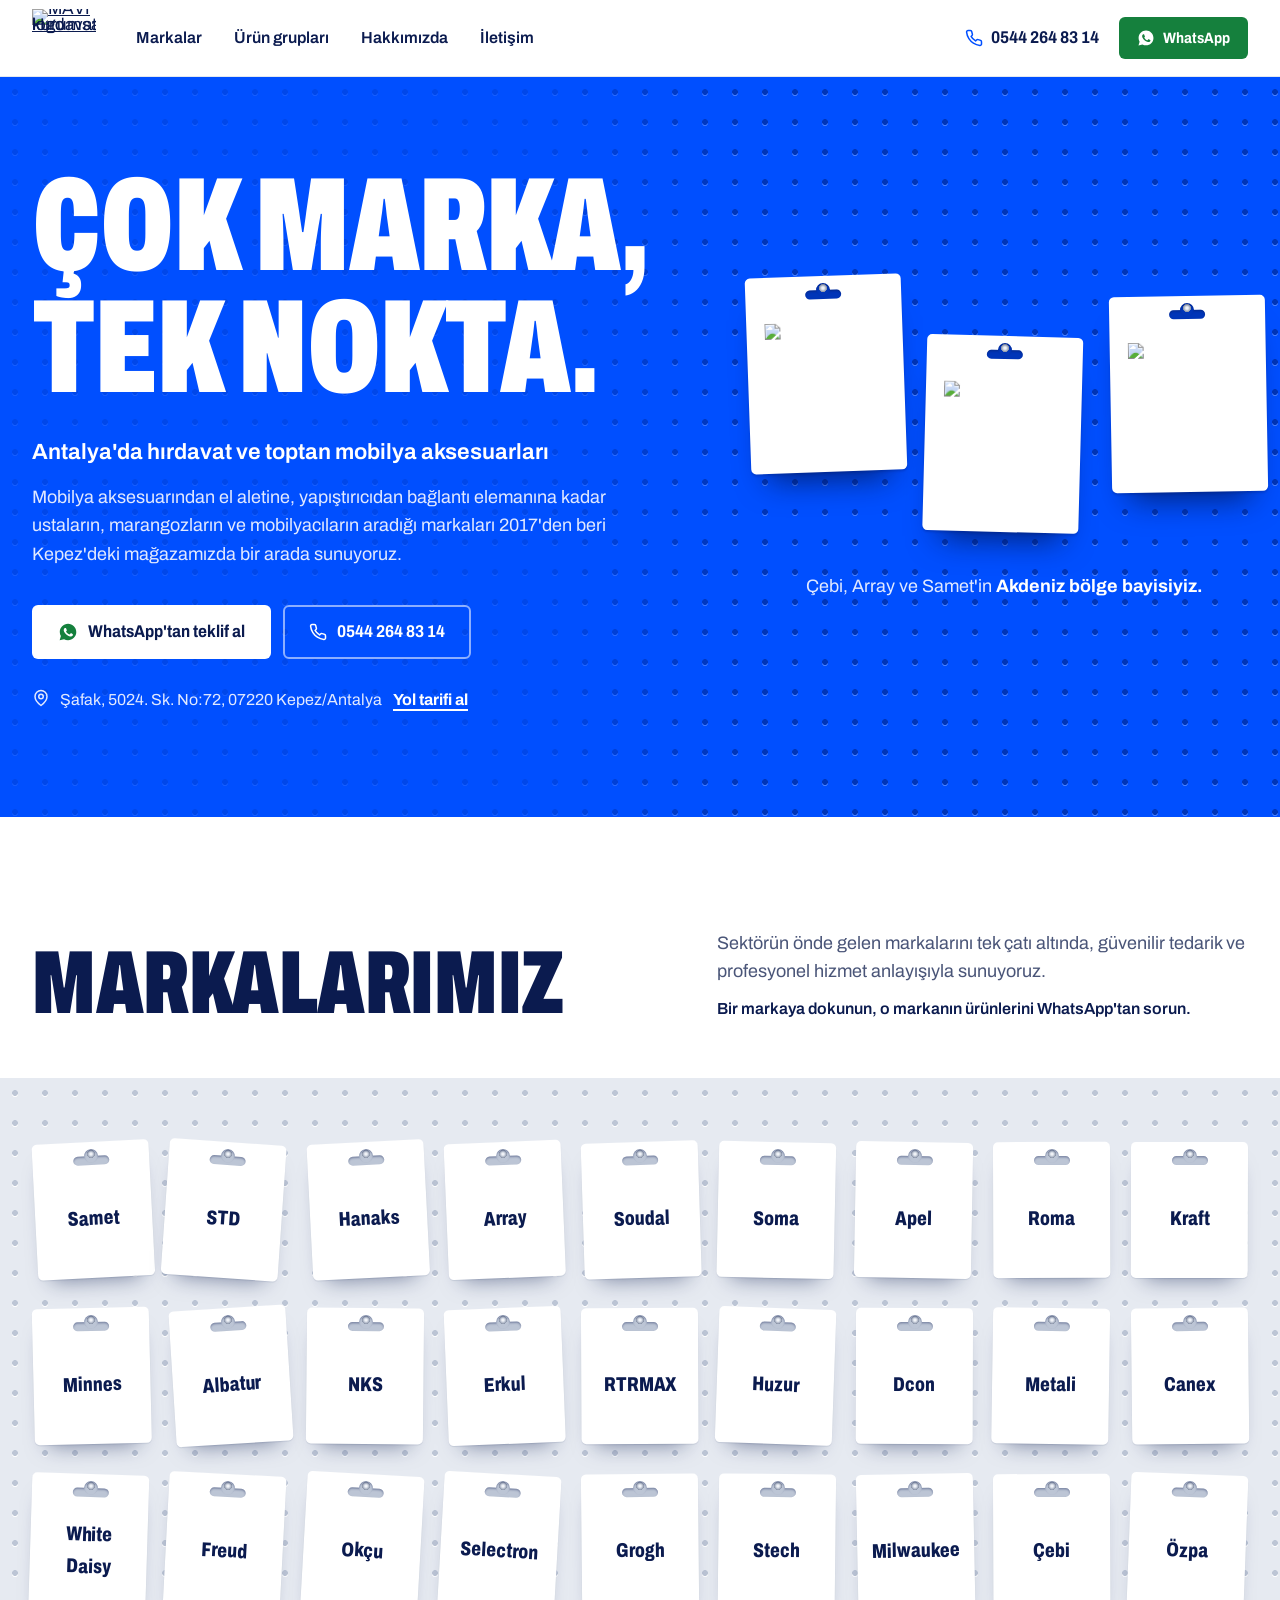
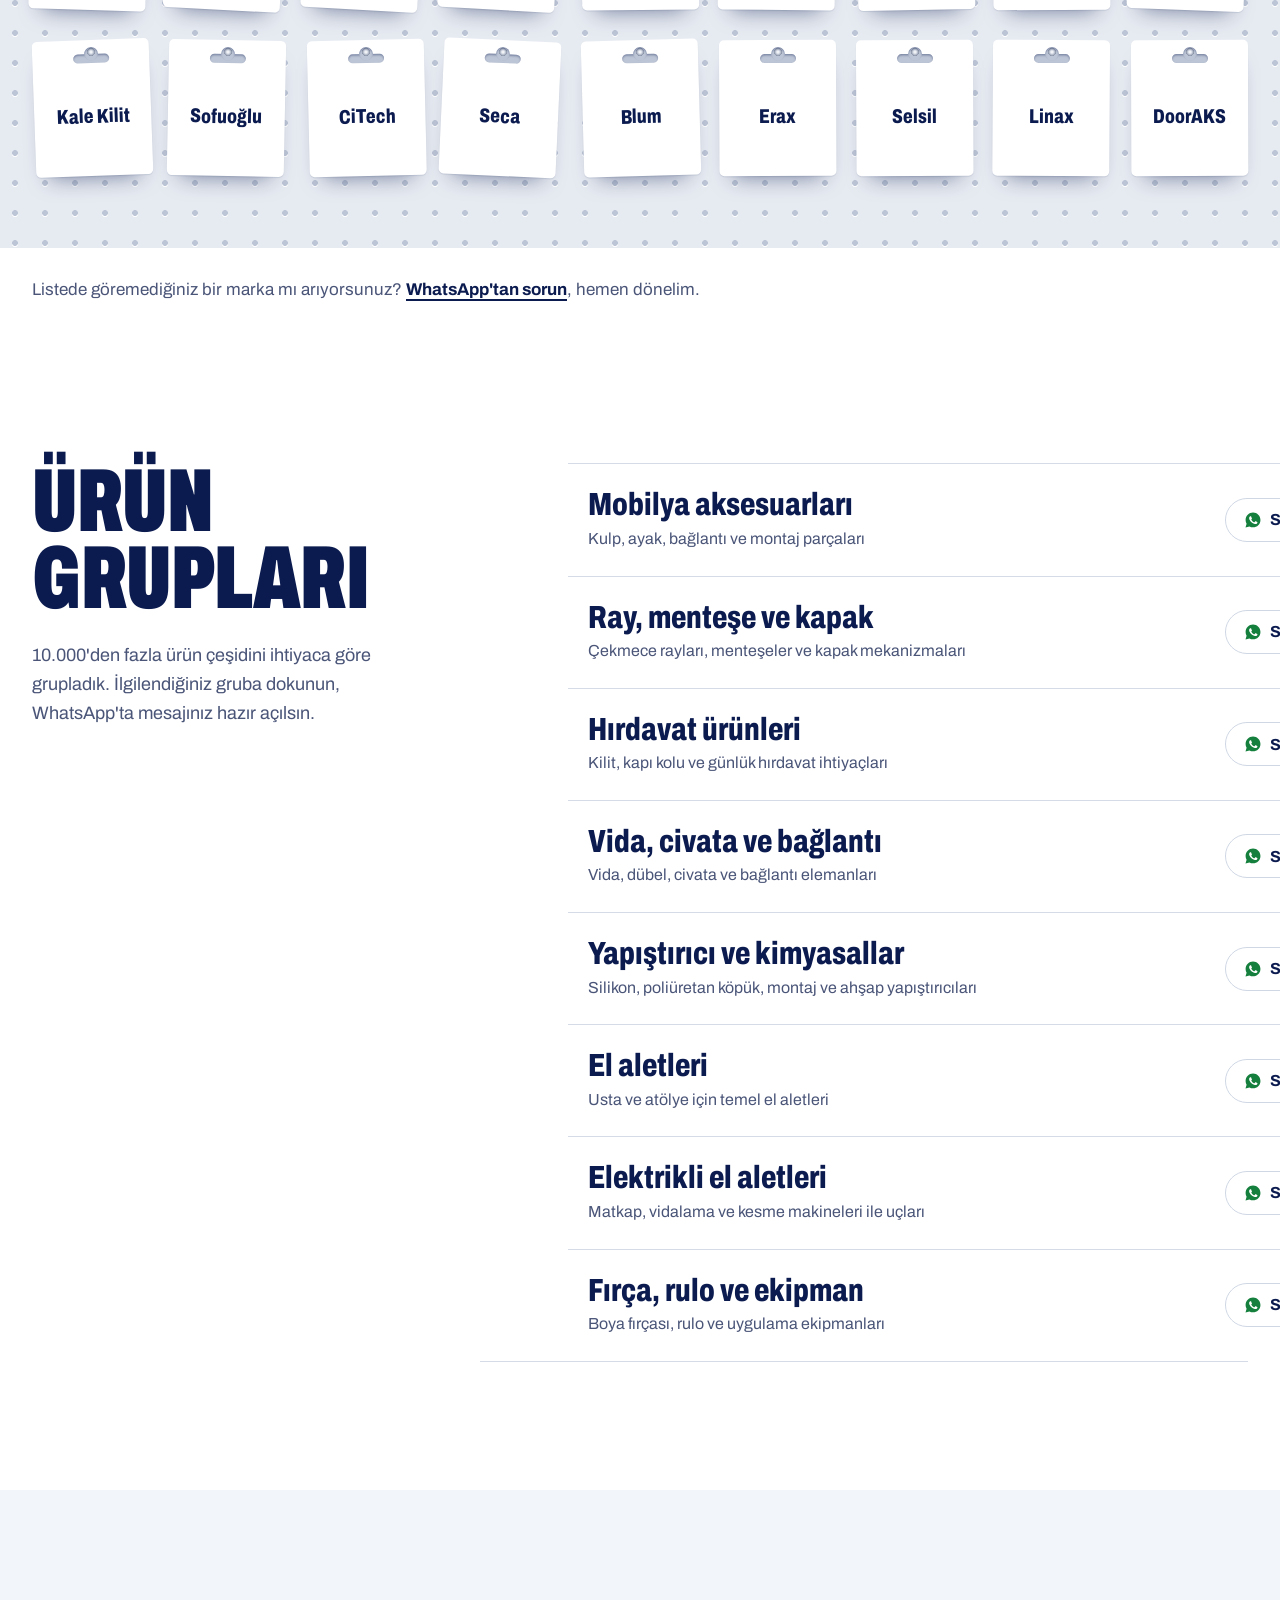
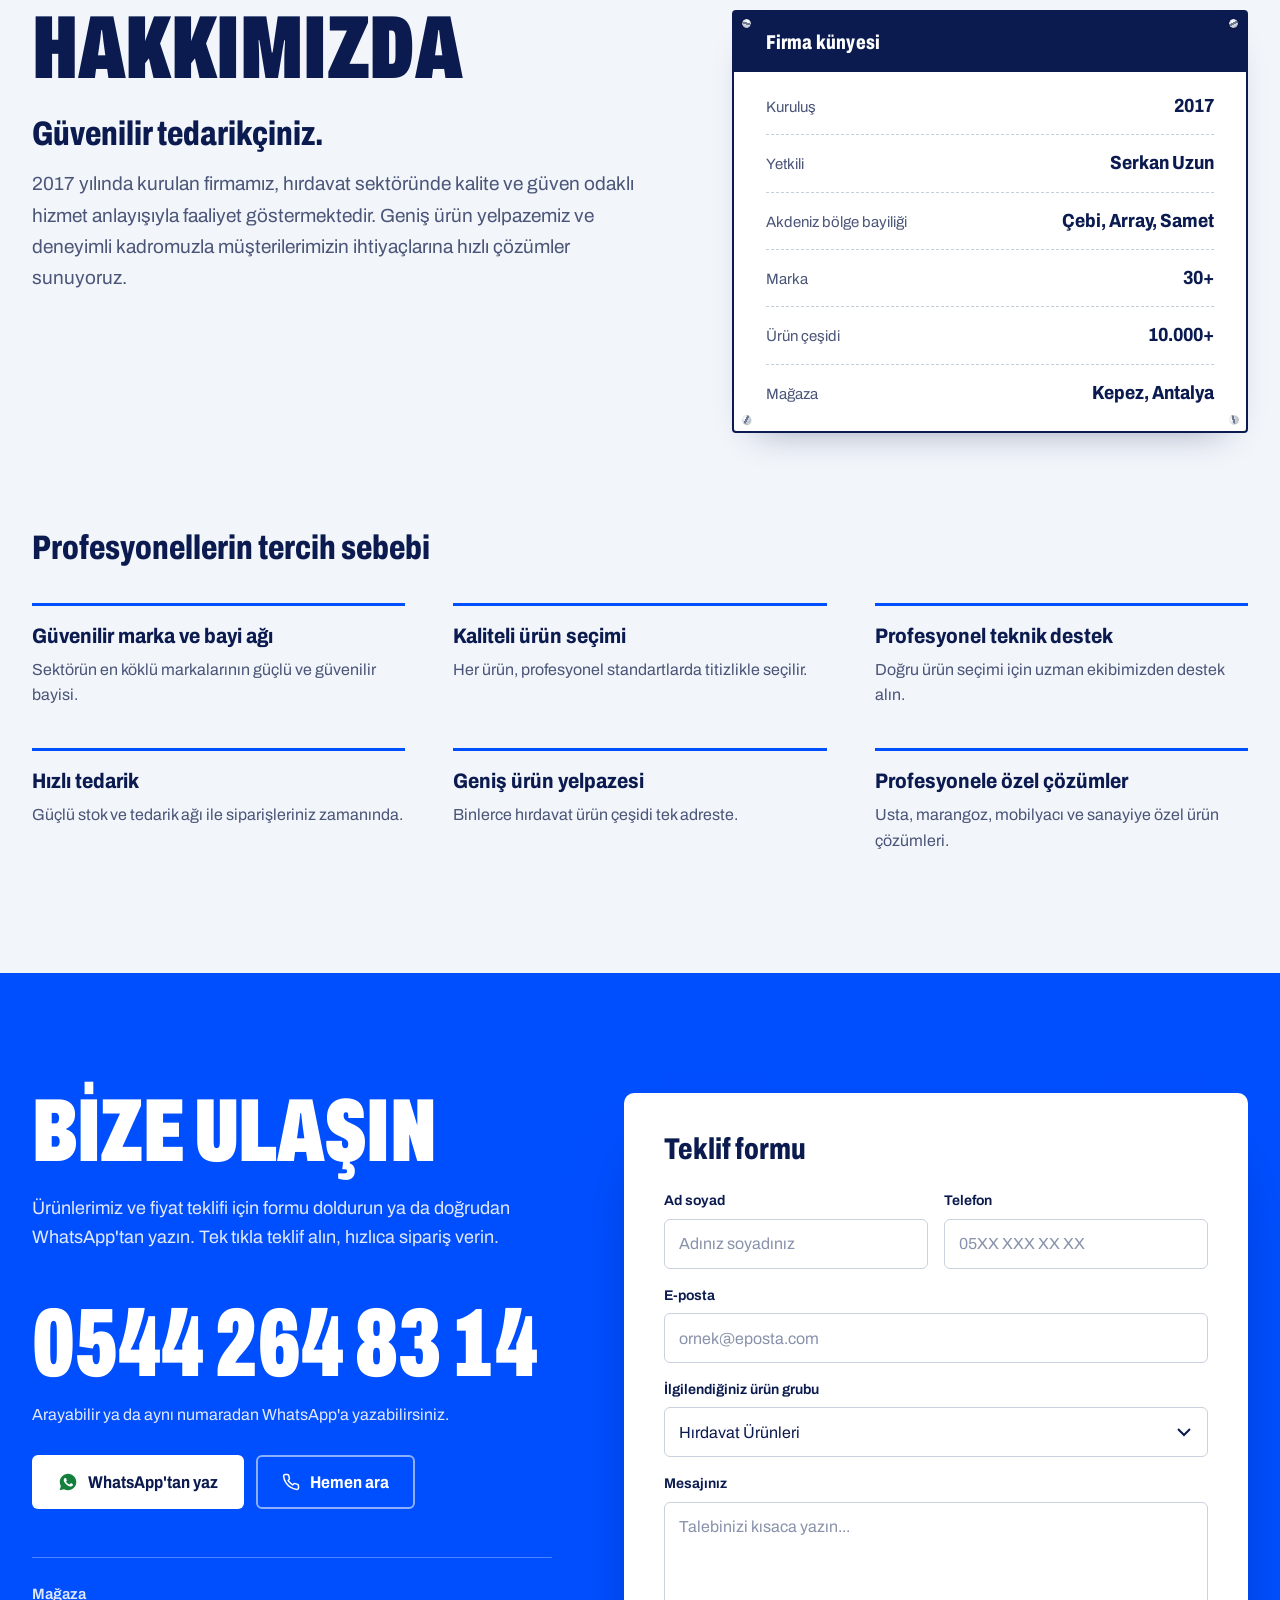
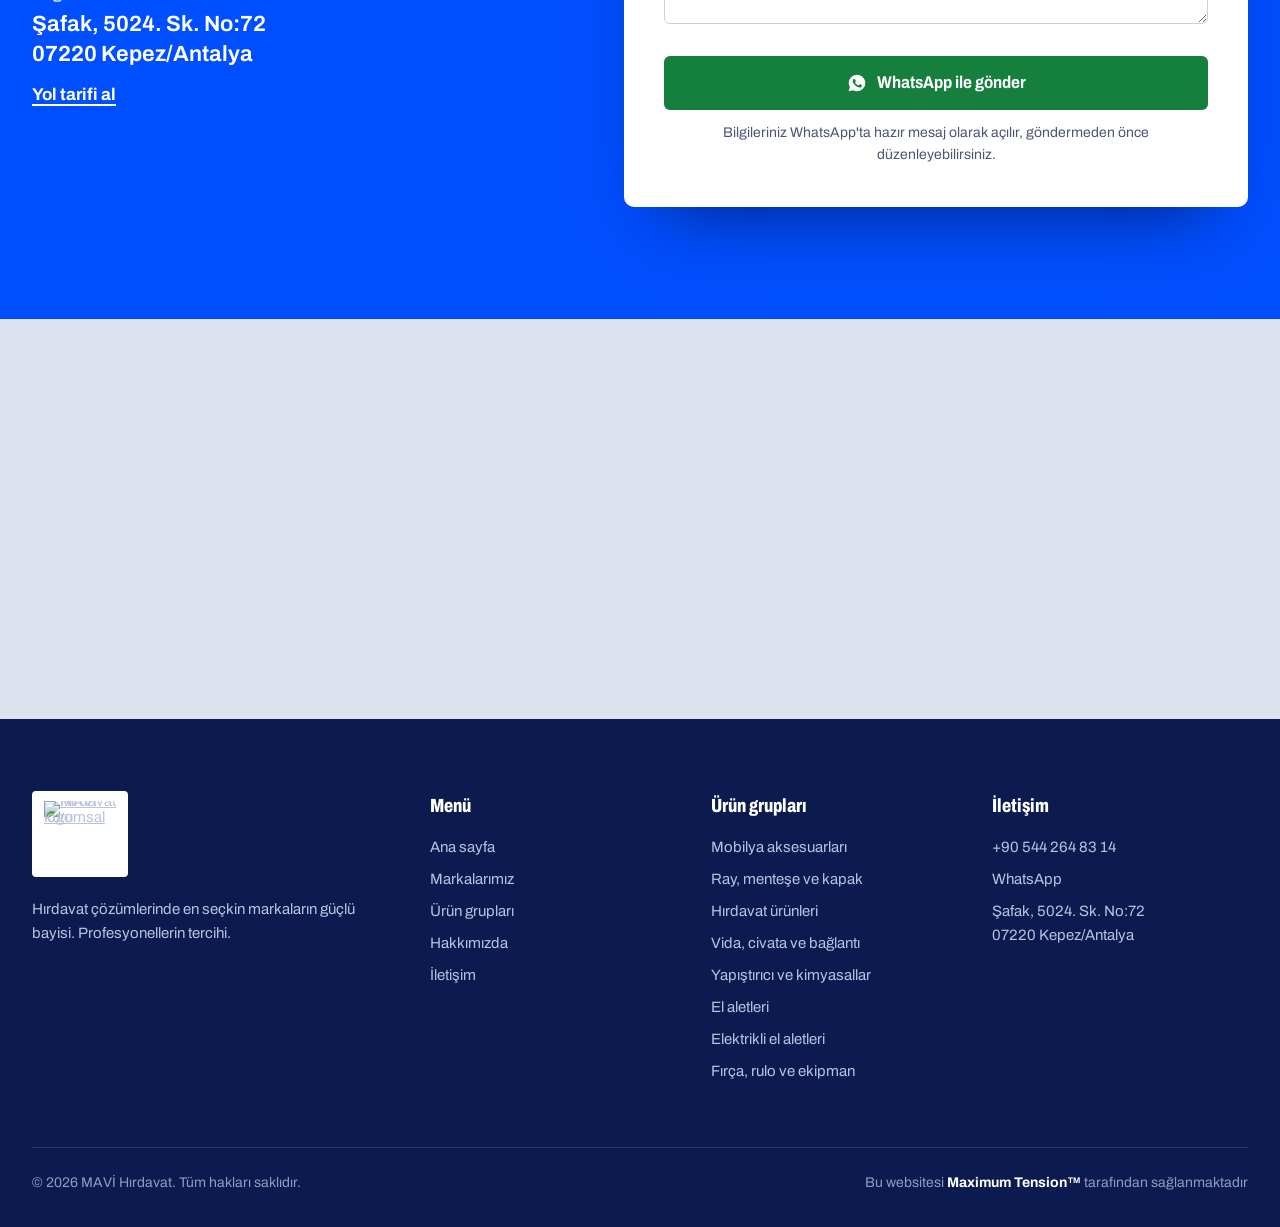
==== commit 97f79359: "2026/10/15" ====
--- a/src/index.html
+++ b/src/index.html
@@ -134,179 +134,179 @@
   <link rel="stylesheet" href="css/fonts/archivo.css"/>
   <link rel="stylesheet" href="style.css"/>
   <script type="application/ld+json">
-   {
-   	"@context": "https://schema.org",
-   	"@type": "HardwareStore",
-   	"name": "Mavi Hırdavat",
-   	"alternateName": "MAVİ Hırdavat",
-   	"url": "https://mavihirdavat.com.tr/",
-   	"logo": "https://mavihirdavat.com.tr/favicons/favicon-512x512.png",
-   	"image": "https://mavihirdavat.com.tr/favicons/thumbnail.png",
-   	"description": "Antalya Kepez'de hırdavat, el aletleri, toptan mobilya aksesuarları, yapı malzemeleri, kapı kolları ve kilitler.",
-   	"telephone": "+90 544 264 83 14",
-   	"foundingDate": "2017",
-   	"address": {
-   		"@type": "PostalAddress",
-   		"streetAddress": "Şafak, 5024. Sk. No:72",
-   		"postalCode": "07220",
-   		"addressLocality": "Kepez",
-   		"addressRegion": "Antalya",
-   		"addressCountry": "TR"
-   	},
-   	"geo": {
-   		"@type": "GeoCoordinates",
-   		"latitude": 36.9202005,
-   		"longitude": 30.6345012
-   	},
-   	"hasMap": "https://www.google.com/maps?cid=12168115101973479487",
-   	"areaServed": "Antalya",
-   	"brand": [
-   		{
-   			"@type": "Brand",
-   			"name": "Samet"
-   		},
-   		{
-   			"@type": "Brand",
-   			"name": "STD"
-   		},
-   		{
-   			"@type": "Brand",
-   			"name": "Hanaks"
-   		},
-   		{
-   			"@type": "Brand",
-   			"name": "Array"
-   		},
-   		{
-   			"@type": "Brand",
-   			"name": "Soudal"
-   		},
-   		{
-   			"@type": "Brand",
-   			"name": "Soma"
-   		},
-   		{
-   			"@type": "Brand",
-   			"name": "Apel"
-   		},
-   		{
-   			"@type": "Brand",
-   			"name": "Roma"
-   		},
-   		{
-   			"@type": "Brand",
-   			"name": "Kraft"
-   		},
-   		{
-   			"@type": "Brand",
-   			"name": "Minnes"
-   		},
-   		{
-   			"@type": "Brand",
-   			"name": "Albatur"
-   		},
-   		{
-   			"@type": "Brand",
-   			"name": "NKS"
-   		},
-   		{
-   			"@type": "Brand",
-   			"name": "Erkul"
-   		},
-   		{
-   			"@type": "Brand",
-   			"name": "RTRMAX"
-   		},
-   		{
-   			"@type": "Brand",
-   			"name": "Huzur"
-   		},
-   		{
-   			"@type": "Brand",
-   			"name": "Dcon"
-   		},
-   		{
-   			"@type": "Brand",
-   			"name": "Metali"
-   		},
-   		{
-   			"@type": "Brand",
-   			"name": "Canex"
-   		},
-   		{
-   			"@type": "Brand",
-   			"name": "White Daisy"
-   		},
-   		{
-   			"@type": "Brand",
-   			"name": "Freud"
-   		},
-   		{
-   			"@type": "Brand",
-   			"name": "Okçu"
-   		},
-   		{
-   			"@type": "Brand",
-   			"name": "Selectron"
-   		},
-   		{
-   			"@type": "Brand",
-   			"name": "Grogh"
-   		},
-   		{
-   			"@type": "Brand",
-   			"name": "Stech"
-   		},
-   		{
-   			"@type": "Brand",
-   			"name": "Milwaukee"
-   		},
-   		{
-   			"@type": "Brand",
-   			"name": "Çebi"
-   		},
-   		{
-   			"@type": "Brand",
-   			"name": "Özpa"
-   		},
-   		{
-   			"@type": "Brand",
-   			"name": "Kale Kilit"
-   		},
-   		{
-   			"@type": "Brand",
-   			"name": "Sofuoğlu"
-   		},
-   		{
-   			"@type": "Brand",
-   			"name": "CiTech"
-   		},
-   		{
-   			"@type": "Brand",
-   			"name": "Seca"
-   		},
-   		{
-   			"@type": "Brand",
-   			"name": "Blum"
-   		},
-   		{
-   			"@type": "Brand",
-   			"name": "Erax"
-   		},
-   		{
-   			"@type": "Brand",
-   			"name": "Selsil"
-   		},
-   		{
-   			"@type": "Brand",
-   			"name": "Linax"
-   		},
-   		{
-   			"@type": "Brand",
-   			"name": "DoorAKS"
-   		}
-   	]
-   }
+{
+	"@context": "https://schema.org",
+	"@type": "HardwareStore",
+	"name": "Mavi Hırdavat",
+	"alternateName": "MAVİ Hırdavat",
+	"url": "https://mavihirdavat.com.tr/",
+	"logo": "https://mavihirdavat.com.tr/favicons/favicon-512x512.png",
+	"image": "https://mavihirdavat.com.tr/favicons/thumbnail.png",
+	"description": "Antalya Kepez'de hırdavat, el aletleri, toptan mobilya aksesuarları, yapı malzemeleri, kapı kolları ve kilitler.",
+	"telephone": "+90 544 264 83 14",
+	"foundingDate": "2017",
+	"address": {
+		"@type": "PostalAddress",
+		"streetAddress": "Şafak, 5024. Sk. No:72",
+		"postalCode": "07220",
+		"addressLocality": "Kepez",
+		"addressRegion": "Antalya",
+		"addressCountry": "TR"
+	},
+	"geo": {
+		"@type": "GeoCoordinates",
+		"latitude": 36.9202005,
+		"longitude": 30.6345012
+	},
+	"hasMap": "https://www.google.com/maps?cid=12168115101973479487",
+	"areaServed": "Antalya",
+	"brand": [
+		{
+			"@type": "Brand",
+			"name": "Samet"
+		},
+		{
+			"@type": "Brand",
+			"name": "STD"
+		},
+		{
+			"@type": "Brand",
+			"name": "Hanaks"
+		},
+		{
+			"@type": "Brand",
+			"name": "Array"
+		},
+		{
+			"@type": "Brand",
+			"name": "Soudal"
+		},
+		{
+			"@type": "Brand",
+			"name": "Soma"
+		},
+		{
+			"@type": "Brand",
+			"name": "Apel"
+		},
+		{
+			"@type": "Brand",
+			"name": "Roma"
+		},
+		{
+			"@type": "Brand",
+			"name": "Kraft"
+		},
+		{
+			"@type": "Brand",
+			"name": "Minnes"
+		},
+		{
+			"@type": "Brand",
+			"name": "Albatur"
+		},
+		{
+			"@type": "Brand",
+			"name": "NKS"
+		},
+		{
+			"@type": "Brand",
+			"name": "Erkul"
+		},
+		{
+			"@type": "Brand",
+			"name": "RTRMAX"
+		},
+		{
+			"@type": "Brand",
+			"name": "Huzur"
+		},
+		{
+			"@type": "Brand",
+			"name": "Dcon"
+		},
+		{
+			"@type": "Brand",
+			"name": "Metali"
+		},
+		{
+			"@type": "Brand",
+			"name": "Canex"
+		},
+		{
+			"@type": "Brand",
+			"name": "White Daisy"
+		},
+		{
+			"@type": "Brand",
+			"name": "Freud"
+		},
+		{
+			"@type": "Brand",
+			"name": "Okçu"
+		},
+		{
+			"@type": "Brand",
+			"name": "Selectron"
+		},
+		{
+			"@type": "Brand",
+			"name": "Grogh"
+		},
+		{
+			"@type": "Brand",
+			"name": "Stech"
+		},
+		{
+			"@type": "Brand",
+			"name": "Milwaukee"
+		},
+		{
+			"@type": "Brand",
+			"name": "Çebi"
+		},
+		{
+			"@type": "Brand",
+			"name": "Özpa"
+		},
+		{
+			"@type": "Brand",
+			"name": "Kale Kilit"
+		},
+		{
+			"@type": "Brand",
+			"name": "Sofuoğlu"
+		},
+		{
+			"@type": "Brand",
+			"name": "CiTech"
+		},
+		{
+			"@type": "Brand",
+			"name": "Seca"
+		},
+		{
+			"@type": "Brand",
+			"name": "Blum"
+		},
+		{
+			"@type": "Brand",
+			"name": "Erax"
+		},
+		{
+			"@type": "Brand",
+			"name": "Selsil"
+		},
+		{
+			"@type": "Brand",
+			"name": "Linax"
+		},
+		{
+			"@type": "Brand",
+			"name": "DoorAKS"
+		}
+	]
+}
   </script>
   <!--[if IE]>
    <script type="text/javascript" src="js/IE.js"></script>
@@ -318,6 +318,7 @@
   <script type="text/javascript" src="lang.js"></script>
  </head>
  <body id="body">
+  <h1 class="seo_h1">Antalya'da hırdavat ve toptan mobilya aksesuarları</h1>
   <svg class="sprite" xmlns="http://www.w3.org/2000/svg" xmlns:xlink="http://www.w3.org/1999/xlink" aria-hidden="true" focusable="false"><symbol id="i_whatsapp" viewBox="0 0 24 24"><path fill="currentColor" d="M12.04 2C6.58 2 2.13 6.45 2.13 11.91c0 1.75.46 3.45 1.32 4.95L2 22l5.25-1.38c1.45.79 3.08 1.21 4.79 1.21 5.46 0 9.91-4.45 9.91-9.91C21.95 6.45 17.5 2 12.04 2zm5.8 14.02c-.24.68-1.4 1.3-1.94 1.34-.5.05-.97.24-3.26-.68-2.76-1.09-4.5-3.92-4.64-4.1-.13-.18-1.11-1.48-1.11-2.82 0-1.34.7-2 .95-2.27.24-.27.53-.34.71-.34.18 0 .36 0 .51.01.16.01.39-.06.6.46.24.55.81 1.9.88 2.04.07.14.12.3.02.48-.09.18-.14.3-.27.46-.14.16-.29.36-.41.48-.14.14-.28.29-.12.56.16.27.71 1.17 1.53 1.9 1.05.94 1.94 1.23 2.21 1.37.27.14.43.12.59-.07.16-.18.68-.79.86-1.07.18-.27.36-.22.6-.13.24.09 1.55.73 1.81.86.27.14.45.2.51.31.07.11.07.64-.17 1.32z"/></symbol><symbol id="i_phone" viewBox="0 0 24 24"><path fill="none" stroke="currentColor" stroke-width="2" stroke-linecap="round" stroke-linejoin="round" d="M22 16.92v3a2 2 0 0 1-2.18 2 19.8 19.8 0 0 1-8.63-3.07 19.5 19.5 0 0 1-6-6 19.8 19.8 0 0 1-3.07-8.67A2 2 0 0 1 4.11 2h3a2 2 0 0 1 2 1.72c.13.96.36 1.9.7 2.81a2 2 0 0 1-.45 2.11L8.09 9.91a16 16 0 0 0 6 6l1.27-1.27a2 2 0 0 1 2.11-.45c.91.34 1.85.57 2.81.7A2 2 0 0 1 22 16.92z"/></symbol><symbol id="i_pin" viewBox="0 0 24 24"><g fill="none" stroke="currentColor" stroke-width="2" stroke-linecap="round" stroke-linejoin="round"><path d="M20 10c0 6-8 12-8 12s-8-6-8-12a8 8 0 0 1 16 0z"/><circle cx="12" cy="10" r="3"/></g></symbol></svg>
   <a class="skip_link" href="#icerik">İçeriğe geç</a>
   <header id="header" class="header">
@@ -352,10 +353,10 @@
    <section id="anasayfa" class="hero">
     <div class="container hero_inner">
      <div class="hero_text">
-      <h1 class="hero_title">
+      <h2 class="hero_title">
        <span class="hero_title_main">ÇOK MARKA,<br/>TEK NOKTA.</span>
        <span class="hero_title_sub">Antalya'da hırdavat ve toptan mobilya aksesuarları</span>
-      </h1>
+      </h2>
       <p class="hero_lead">Mobilya aksesuarından el aletine, yapıştırıcıdan bağlantı elemanına kadar ustaların, marangozların ve mobilyacıların aradığı markaları 2017'den beri Kepez'deki mağazamızda bir arada sunuyoruz.</p>
       <div class="hero_buttons">
        <a class="button button_light whatsapp_link" href="https://wa.me/905442648314" target="_blank" rel="noopener"><svg class="icon icon_whatsapp" width="20" height="20" aria-hidden="true" focusable="false"><use href="#i_whatsapp" xlink:href="#i_whatsapp"/></svg>WhatsApp'tan teklif al</a>
